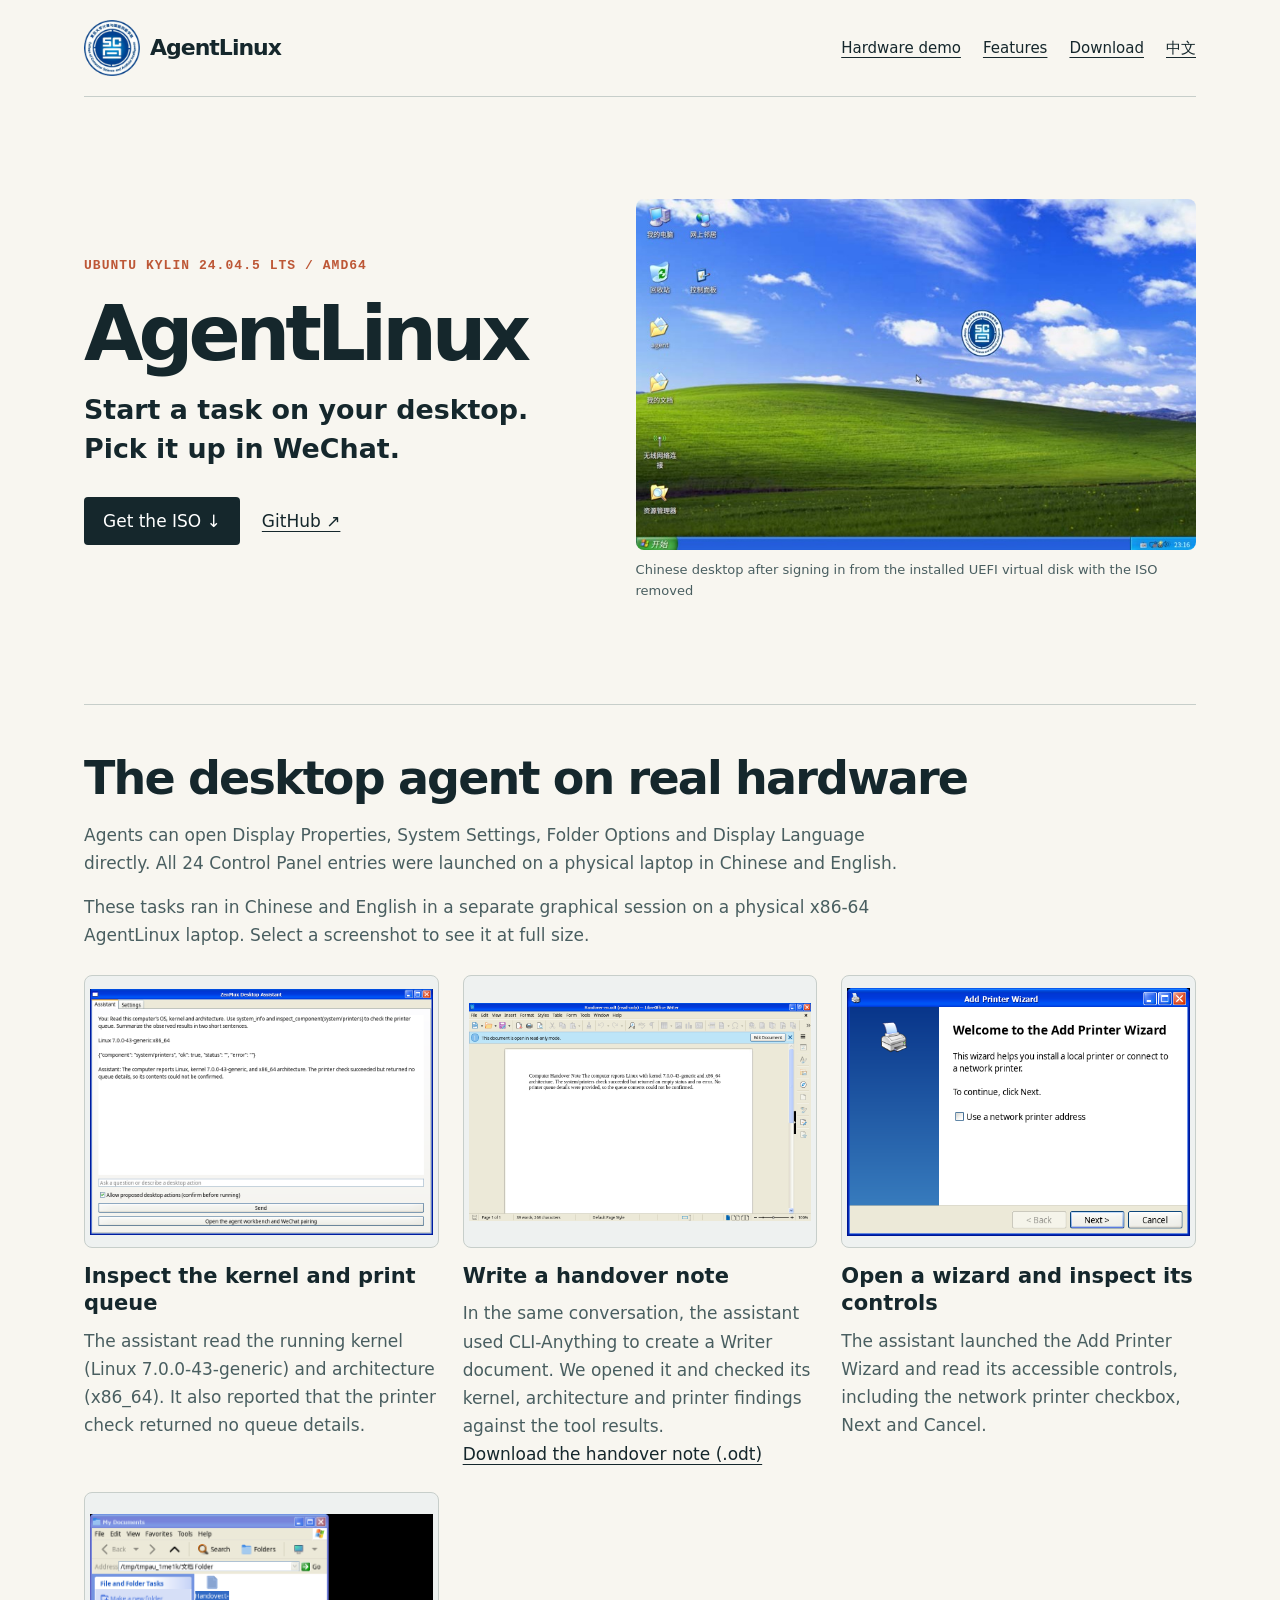
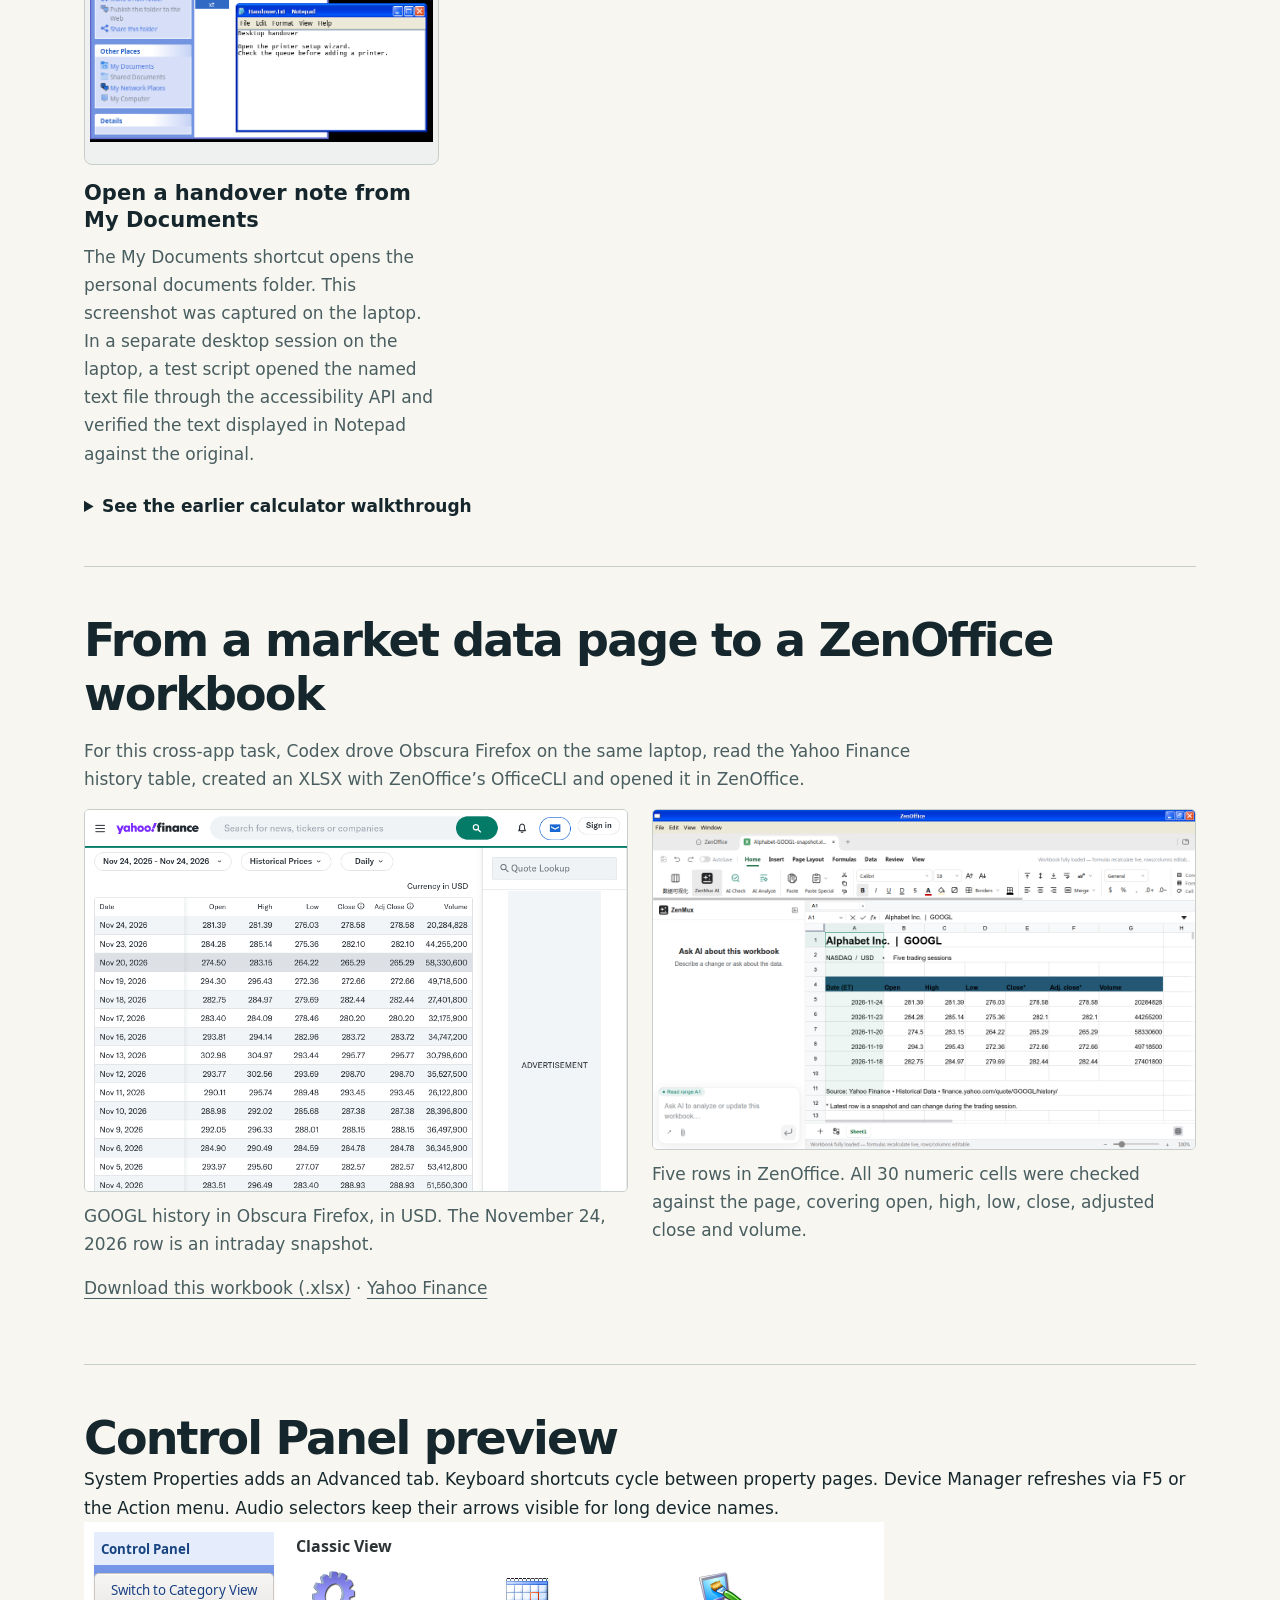
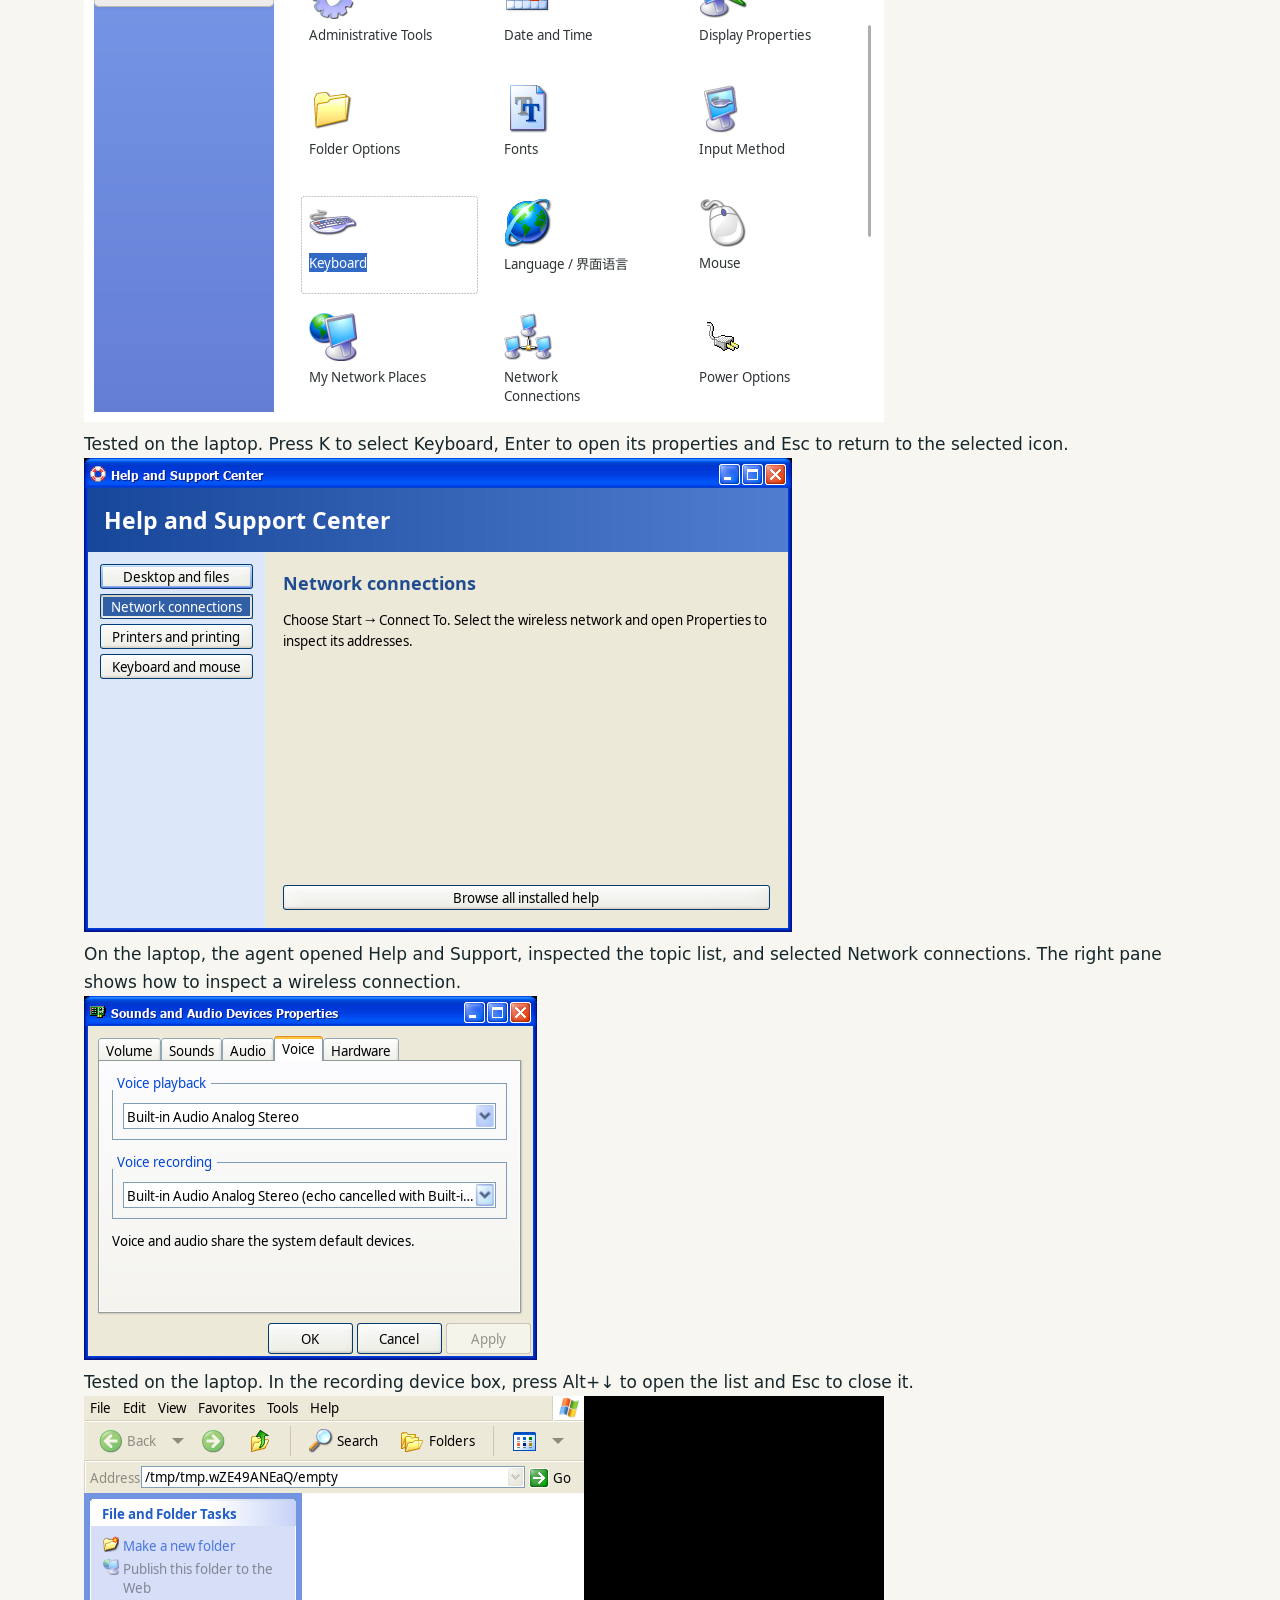
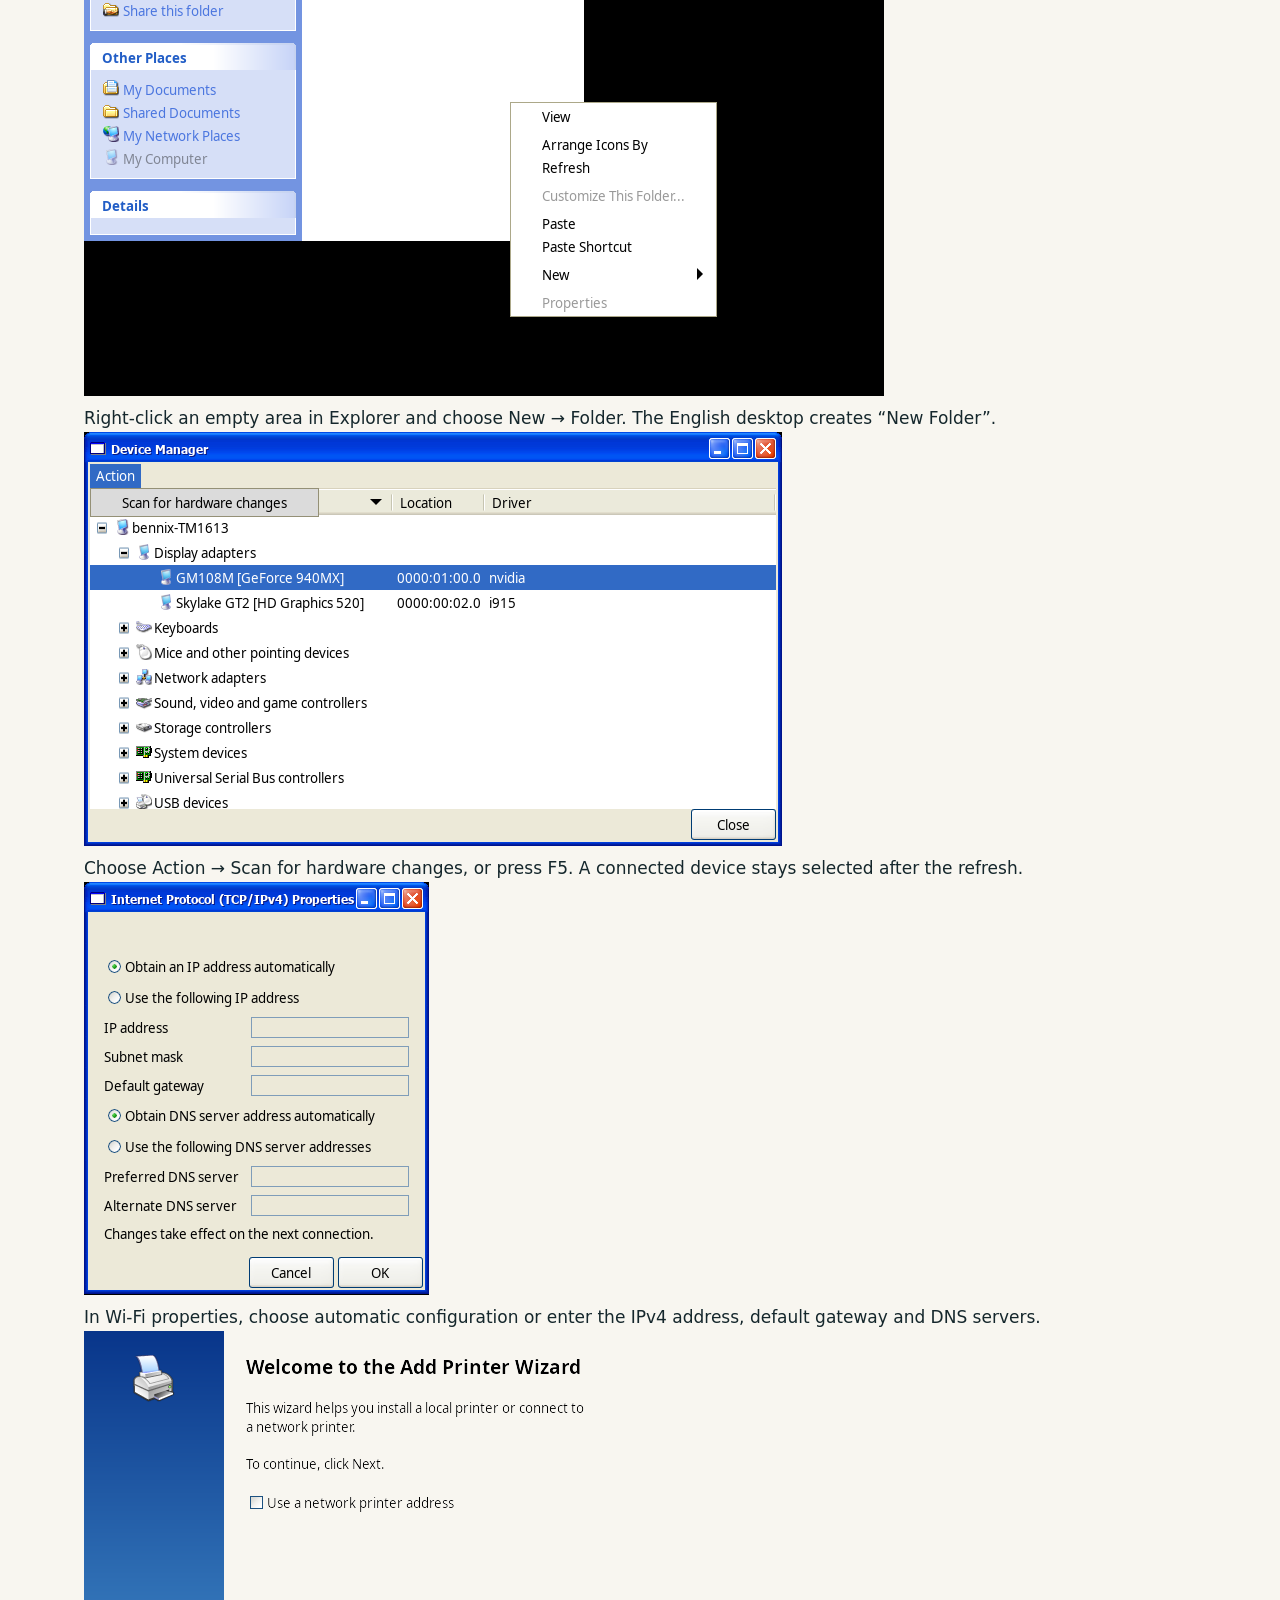
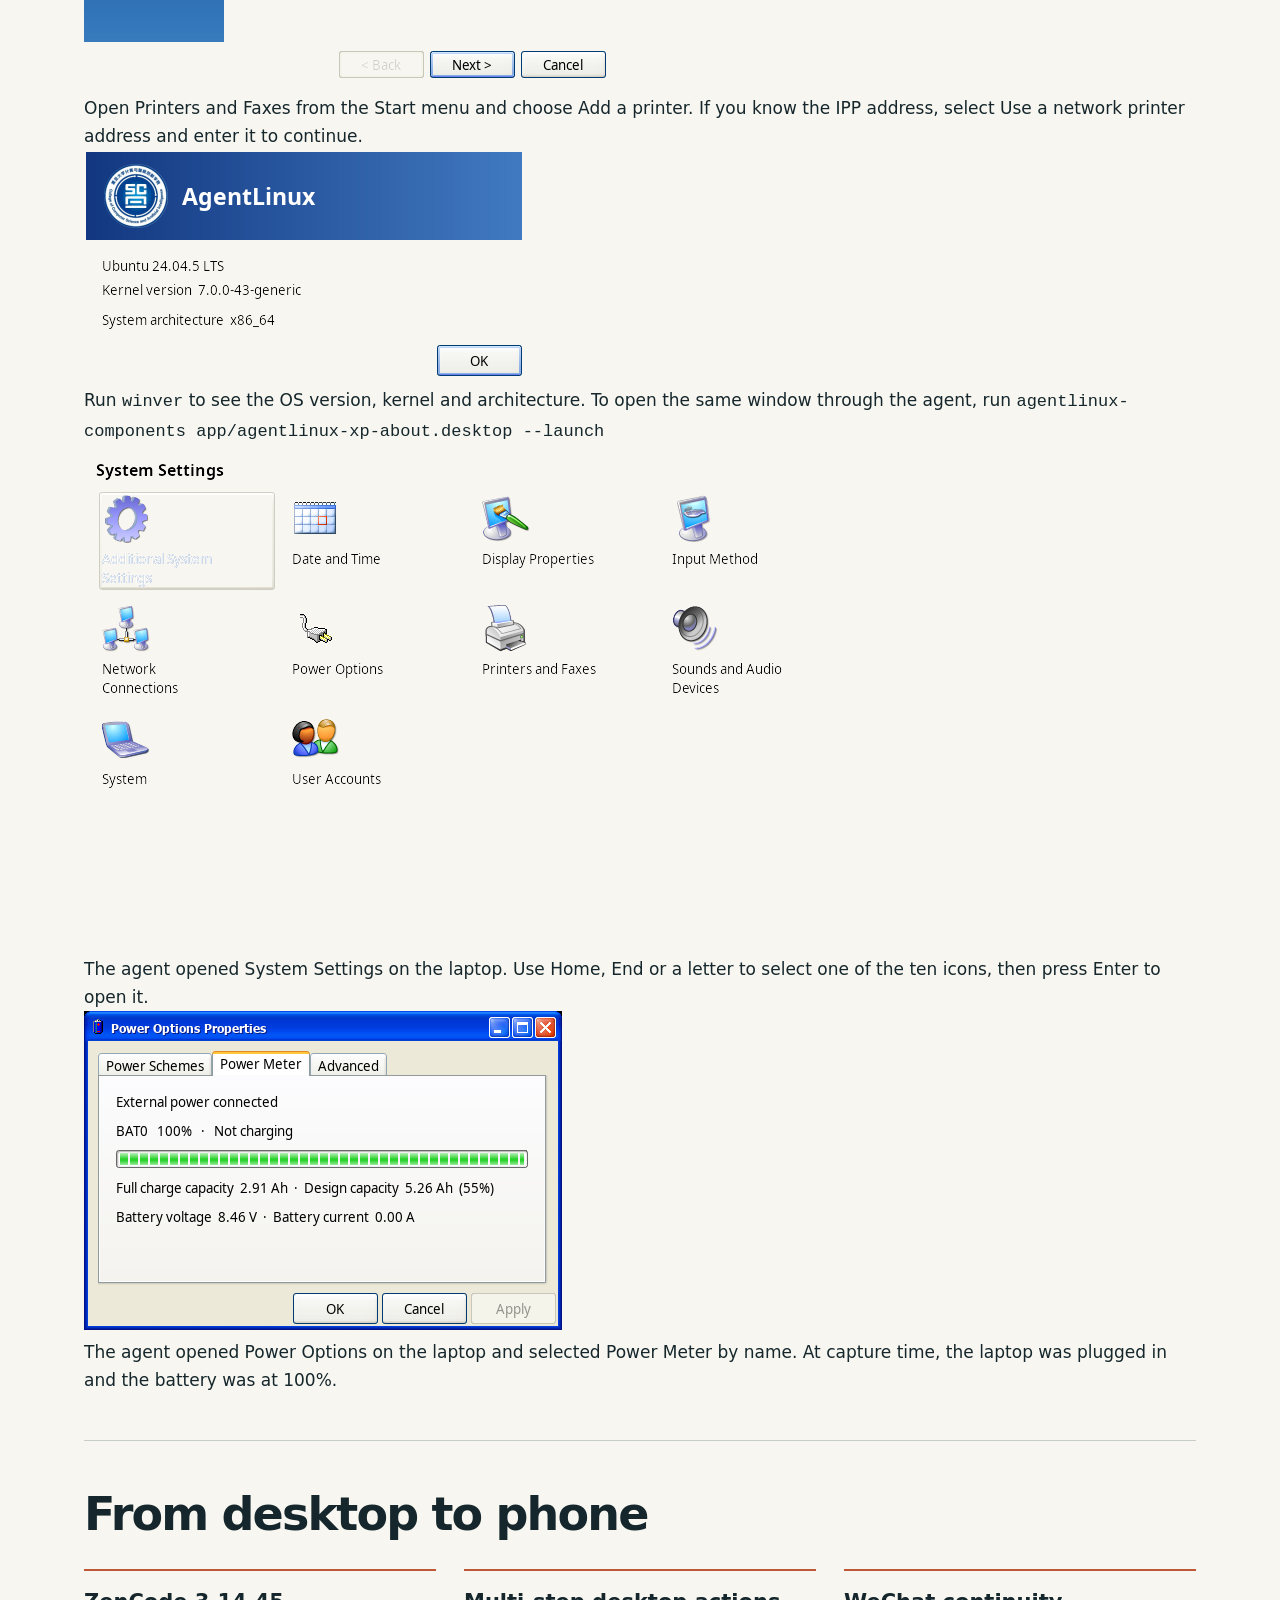
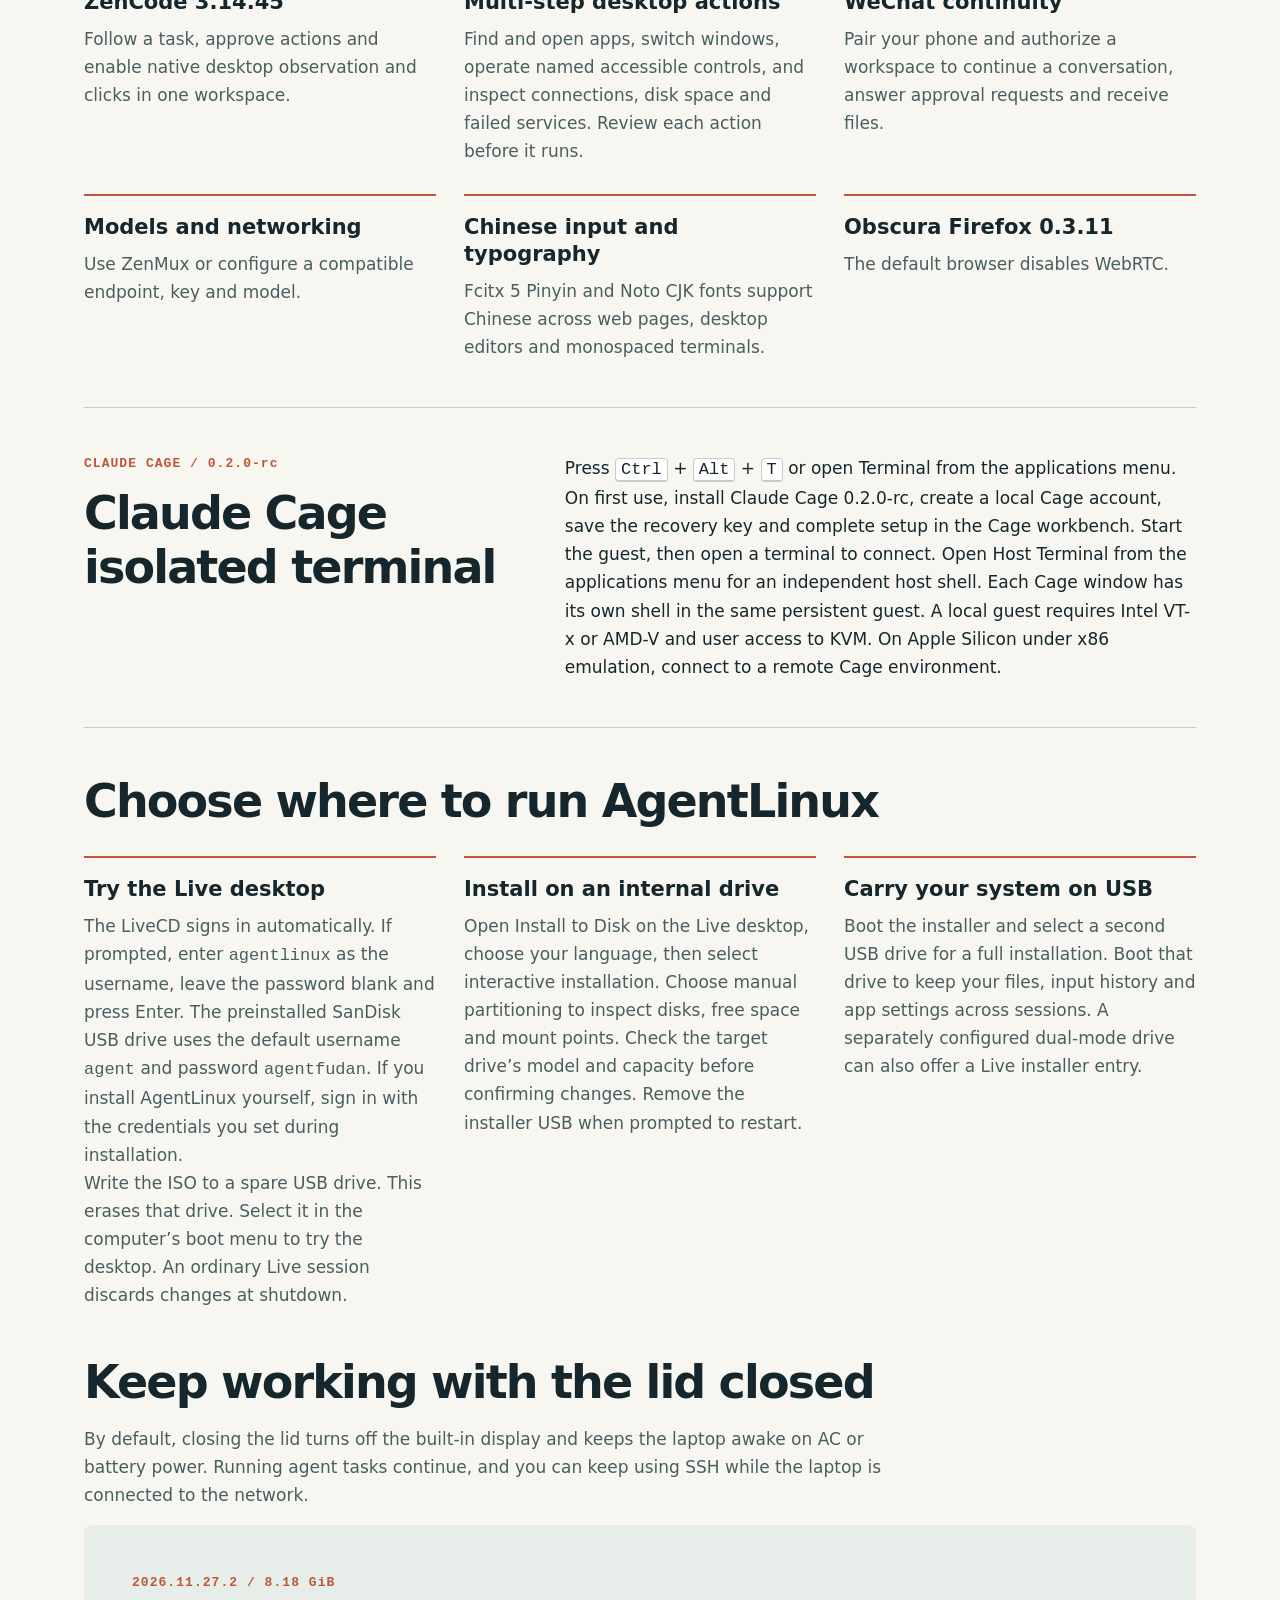
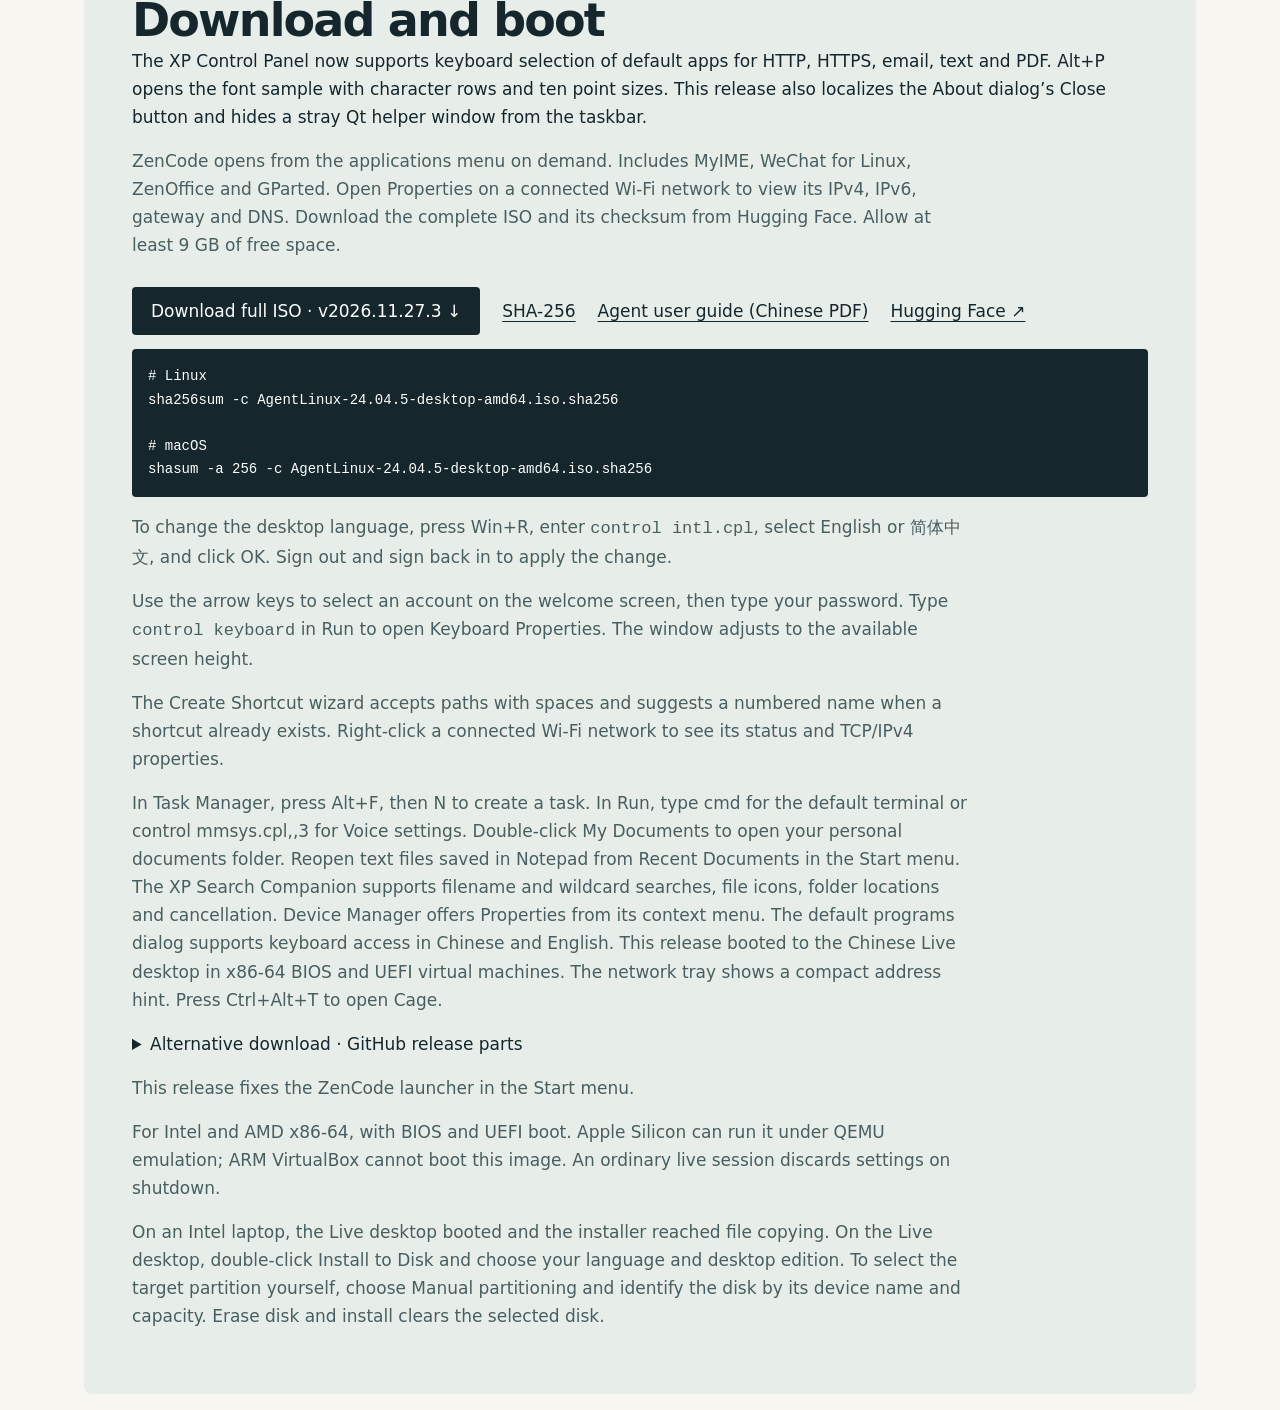
==== docs/en.html @ 663a9b79 "Fix ZenCode Start menu launcher and prepare desktop release" ====
<!doctype html><html lang="en"><meta charset="utf-8"><meta name="viewport" content="width=device-width, initial-scale=1"><title>AgentLinux · A Linux desktop for agents</title><meta name="description" content="Start a task on your desktop. Pick it up in WeChat. Ubuntu Kylin 24.04.5 LTS · ZenCode 3.14.45"><link rel="icon" type="image/png" href="assets/college-emblem.png"><link rel="stylesheet" href="assets/site.css"><header><nav><a class="brand" href="#top"><img src="assets/college-emblem.png" width="56" height="56" alt="Emblem of Fudan University’s College of Computer Science and Artificial Intelligence">AgentLinux</a><div class="navlinks"><a href="#hardware-demo">Hardware demo</a><a href="#features">Features</a><a href="#download">Download</a><a href="index.html" lang="zh-CN">中文</a></div></nav></header><main id="top"><section class="hero"><div><p class="meta">UBUNTU KYLIN 24.04.5 LTS / AMD64</p><h1>AgentLinux</h1><p class="lead">Start a task on your desktop. Pick it up in WeChat.</p><div class="actions"><a class="button" href="#download">Get the ISO ↓</a><a href="https://github.com/bennix/AgentLinux">GitHub ↗</a></div></div><figure><img src="assets/xp-desktop.jpg" width="800" height="500" style="height:auto" alt="AgentLinux desktop in Chinese with a green Start button and a blue taskbar"><figcaption>Chinese desktop after signing in from the installed UEFI virtual disk with the ISO removed</figcaption></figure></section><section class="section" id="hardware-demo"><h2>The desktop agent on real hardware</h2><p class="details">Agents can open Display Properties, System Settings, Folder Options and Display Language directly. All 24 Control Panel entries were launched on a physical laptop in Chinese and English.</p><p class="details">These tasks ran in Chinese and English in a separate graphical session on a physical x86-64 AgentLinux laptop. Select a screenshot to see it at full size.</p><div class="demo-gallery"><figure><a href="assets/agent/laptop-20261125/en-inspect.png"><img src="assets/agent/laptop-20261125/en-inspect.png" loading="lazy" alt="Inspect the kernel and print queue"></a><figcaption><h3>Inspect the kernel and print queue</h3><p>The assistant read the running kernel (Linux 7.0.0-43-generic) and architecture (x86_64). It also reported that the printer check returned no queue details.</p></figcaption></figure><figure><a href="assets/agent/laptop-20261125/writer-document-en.png"><img src="assets/agent/laptop-20261125/writer-document-en.png" loading="lazy" alt="Write a handover note"></a><figcaption><h3>Write a handover note</h3><p>In the same conversation, the assistant used CLI-Anything to create a Writer document. We opened it and checked its kernel, architecture and printer findings against the tool results.</p><a href="assets/agent/laptop-20261125/Handover-en.odt" download>Download the handover note (.odt)</a></figcaption></figure><figure><a href="assets/agent/laptop-20261125/en-printer-wizard.png"><img src="assets/agent/laptop-20261125/en-printer-wizard.png" loading="lazy" alt="Open a wizard and inspect its controls"></a><figcaption><h3>Open a wizard and inspect its controls</h3><p>The assistant launched the Add Printer Wizard and read its accessible controls, including the network printer checkbox, Next and Cancel.</p></figcaption></figure><figure><a href="assets/agent/laptop-20261125/documents-demo-en_US.png"><img src="assets/agent/laptop-20261125/documents-demo-en_US.png" loading="lazy" alt="Open a handover note from My Documents"></a><figcaption><h3>Open a handover note from My Documents</h3><p>The My Documents shortcut opens the personal documents folder. This screenshot was captured on the laptop.</p><p>In a separate desktop session on the laptop, a test script opened the named text file through the accessibility API and verified the text displayed in Notepad against the original.</p></figcaption></figure></div><details class="earlier-demo"><summary>See the earlier calculator walkthrough</summary><div class="demo-gallery"><figure><a href="assets/agent/confirm-app.png"><img src="assets/agent/confirm-app.png" loading="lazy" alt="The assistant reads the kernel version and architecture, then requests permission to open MATE Calculator by its desktop ID."></a><figcaption><h3>Inspect the OS and launch an app</h3><p>The assistant reads the kernel version and architecture, then requests permission to open MATE Calculator by its desktop ID.</p></figcaption></figure><figure><a href="assets/agent/control.png"><img src="assets/agent/control.png" loading="lazy" alt="The assistant inspects the calculator’s accessible controls. The dialog shows the proposed press of the 6 button."></a><figcaption><h3>Find and press a button</h3><p>The assistant inspects the calculator’s accessible controls. The dialog shows the proposed press of the 6 button.</p></figcaption></figure><figure><a href="assets/agent/calculator.png"><img src="assets/agent/calculator.png" loading="lazy" alt="After the agent activates 6, multiply, 7 and equals, the calculator displays 42."></a><figcaption><h3>Read the result in Calculator</h3><p>After the agent activates 6, multiply, 7 and equals, the calculator displays 42.</p></figcaption></figure></div></details></section><section class="section" id="market-demo"><h2>From a market data page to a ZenOffice workbook</h2><p class="details">For this cross-app task, Codex drove Obscura Firefox on the same laptop, read the Yahoo Finance history table, created an XLSX with ZenOffice’s OfficeCLI and opened it in ZenOffice.</p><div class="market-demo"><figure><a href="assets/agent/laptop-20261125/browser-history.png"><img src="assets/agent/laptop-20261125/browser-history.png" alt="GOOGL history in Obscura Firefox, in USD. The November 24, 2026 row is an intraday snapshot." loading="lazy"></a><figcaption>GOOGL history in Obscura Firefox, in USD. The November 24, 2026 row is an intraday snapshot.</figcaption></figure><figure><a href="assets/agent/laptop-20261125/sheet.png"><img src="assets/agent/laptop-20261125/sheet.png" alt="Five rows in ZenOffice. All 30 numeric cells were checked against the page, covering open, high, low, close, adjusted close and volume." loading="lazy"></a><figcaption>Five rows in ZenOffice. All 30 numeric cells were checked against the page, covering open, high, low, close, adjusted close and volume.</figcaption></figure></div><p class="details"><a href="assets/agent/laptop-20261125/Alphabet-GOOGL-snapshot.xlsx" download>Download this workbook (.xlsx)</a> · <a href="https://finance.yahoo.com/quote/GOOGL/history/">Yahoo Finance</a></p></section><section class="section" id="xp-preview"><h2>Control Panel preview</h2><p>System Properties adds an Advanced tab. Keyboard shortcuts cycle between property pages. Device Manager refreshes via F5 or the Action menu. Audio selectors keep their arrows visible for long device names.</p><figure><a href="assets/xp-control-panel-en_US.png"><img src="assets/xp-control-panel-en_US.png" width="800" height="500" style="max-width:100%;height:auto" loading="lazy" alt="Classic Control Panel on the laptop with the Keyboard icon label highlighted in blue"></a><figcaption>Tested on the laptop. Press K to select Keyboard, Enter to open its properties and Esc to return to the selected icon.</figcaption></figure><figure><a href="assets/xp-help-en_US.png"><img src="assets/xp-help-en_US.png" width="708" height="474" style="max-width:100%;height:auto" alt="The agent has selected Network connections, with the corresponding instructions visible on the right." loading="lazy"></a><figcaption>On the laptop, the agent opened Help and Support, inspected the topic list, and selected Network connections. The right pane shows how to inspect a wireless connection.</figcaption></figure><figure><img src="assets/xp-voice-en_US.png" width="453" height="364" style="max-width:100%;height:auto" loading="lazy" alt="Playback and recording device selectors in XP Voice properties"><figcaption>Tested on the laptop. In the recording device box, press Alt+↓ to open the list and Esc to close it.</figcaption></figure><figure><img src="assets/xp-explorer-en_US.png" width="800" height="600" loading="lazy" style="max-width:100%;height:auto" alt="English Explorer context menu with New and Refresh"><figcaption>Right-click an empty area in Explorer and choose New → Folder. The English desktop creates “New Folder”.</figcaption></figure><figure><img src="assets/xp-device-scan-en_US.png" width="698" height="414" style="max-width:100%;height:auto" loading="lazy" alt="Action menu in Device Manager"><figcaption>Choose Action → Scan for hardware changes, or press F5. A connected device stays selected after the refresh.</figcaption></figure><figure><img src="assets/xp-wifi-en_US.png" width="345" height="413" style="max-width:100%;height:auto" loading="lazy" alt="XP IPv4 properties with automatic IP and DNS server address assignment selected"><figcaption>In Wi-Fi properties, choose automatic configuration or enter the IPv4 address, default gateway and DNS servers.</figcaption></figure><figure><img src="assets/xp-print-wizard-en_US.png" width="530" height="355" style="max-width:100%;height:auto" loading="lazy" alt="Add Printer Wizard with the network address option"><figcaption>Open Printers and Faxes from the Start menu and choose Add a printer. If you know the IPP address, select Use a network printer address and enter it to continue.</figcaption></figure><figure><img src="assets/xp-about-en_US.png" width="440" height="228" loading="lazy" style="max-width:100%;height:auto" alt="About AgentLinux on the laptop"><figcaption>Run <code>winver</code> to see the OS version, kernel and architecture. To open the same window through the agent, run <code>agentlinux-components app/agentlinux-xp-about.desktop --launch</code></figcaption></figure><figure><img src="assets/xp-settings-home-en_US.png" width="776" height="500" loading="lazy" style="max-width:100%;height:auto" alt="System Settings in the XP classic icon view"><figcaption>The agent opened System Settings on the laptop. Use Home, End or a letter to select one of the ten icons, then press Enter to open it.</figcaption></figure><figure><img src="assets/xp-meter-en_US.png" width="478" height="319" loading="lazy" style="max-width:100%;height:auto" alt="XP Power Meter showing external power connected"><figcaption>The agent opened Power Options on the laptop and selected Power Meter by name. At capture time, the laptop was plugged in and the battery was at 100%.</figcaption></figure></section><section id="features" class="section"><h2>From desktop to phone</h2><div class="grid"><article><h3>ZenCode 3.14.45</h3><p>Follow a task, approve actions and enable native desktop observation and clicks in one workspace.</p></article><article><h3>Multi-step desktop actions</h3><p>Find and open apps, switch windows, operate named accessible controls, and inspect connections, disk space and failed services. Review each action before it runs.</p></article><article><h3>WeChat continuity</h3><p>Pair your phone and authorize a workspace to continue a conversation, answer approval requests and receive files.</p></article><article><h3>Models and networking</h3><p>Use ZenMux or configure a compatible endpoint, key and model.</p></article><article><h3>Chinese input and typography</h3><p>Fcitx 5 Pinyin and Noto CJK fonts support Chinese across web pages, desktop editors and monospaced terminals.</p></article><article><h3>Obscura Firefox 0.3.11</h3><p>The default browser disables WebRTC.</p></article></div></section><section id="claude-cage" class="section cage"><div><p class="meta">CLAUDE CAGE / 0.2.0-rc</p><h2>Claude Cage isolated terminal</h2></div><p>Press <kbd>Ctrl</kbd> + <kbd>Alt</kbd> + <kbd>T</kbd> or open Terminal from the applications menu. On first use, install Claude Cage 0.2.0-rc, create a local Cage account, save the recovery key and complete setup in the Cage workbench. Start the guest, then open a terminal to connect. Open Host Terminal from the applications menu for an independent host shell. Each Cage window has its own shell in the same persistent guest. A local guest requires Intel VT-x or AMD-V and user access to KVM. On Apple Silicon under x86 emulation, connect to a remote Cage environment.</p></section><section class="section" id="installation"><h2>Choose where to run AgentLinux</h2><div class="grid"><article><h3>Try the Live desktop</h3><p>The LiveCD signs in automatically. If prompted, enter <code>agentlinux</code> as the username, leave the password blank and press Enter. The preinstalled SanDisk USB drive uses the default username <code>agent</code> and password <code>agentfudan</code>. If you install AgentLinux yourself, sign in with the credentials you set during installation.</p><p>Write the ISO to a spare USB drive. This erases that drive. Select it in the computer’s boot menu to try the desktop. An ordinary Live session discards changes at shutdown.</p></article><article><h3>Install on an internal drive</h3><p>Open Install to Disk on the Live desktop, choose your language, then select interactive installation. Choose manual partitioning to inspect disks, free space and mount points. Check the target drive’s model and capacity before confirming changes. Remove the installer USB when prompted to restart.</p></article><article><h3>Carry your system on USB</h3><p>Boot the installer and select a second USB drive for a full installation. Boot that drive to keep your files, input history and app settings across sessions. A separately configured dual-mode drive can also offer a Live installer entry.</p></article></div></section><section><h2>Keep working with the lid closed</h2><p class="details">By default, closing the lid turns off the built-in display and keeps the laptop awake on AC or battery power. Running agent tasks continue, and you can keep using SSH while the laptop is connected to the network.</p></section><section class="download" id="download"><p class="meta">2026.11.27.2 / 8.18 GiB</p><h2>Download and boot</h2><p>The XP Control Panel now supports keyboard selection of default apps for HTTP, HTTPS, email, text and PDF. Alt+P opens the font sample with character rows and ten point sizes. This release also localizes the About dialog’s Close button and hides a stray Qt helper window from the taskbar.</p><p class="details">ZenCode opens from the applications menu on demand. Includes MyIME, WeChat for Linux, ZenOffice and GParted. Open Properties on a connected Wi-Fi network to view its IPv4, IPv6, gateway and DNS. Download the complete ISO and its checksum from Hugging Face. Allow at least 9 GB of free space.</p><div class="actions"><a class="button" href="https://huggingface.co/datasets/Bennixzp2024/AgentLinux/resolve/v2026.11.27.3/AgentLinux-24.04.5-desktop-amd64.iso?download=true">Download full ISO · v2026.11.27.3 ↓</a><a href="https://huggingface.co/datasets/Bennixzp2024/AgentLinux/resolve/v2026.11.27.3/AgentLinux-24.04.5-desktop-amd64.iso.sha256?download=true">SHA-256</a><a href="manual/agent-guide.pdf" hreflang="zh-CN">Agent user guide (Chinese PDF)</a><a href="https://huggingface.co/datasets/Bennixzp2024/AgentLinux">Hugging Face ↗</a></div><pre># Linux
sha256sum -c AgentLinux-24.04.5-desktop-amd64.iso.sha256

# macOS
shasum -a 256 -c AgentLinux-24.04.5-desktop-amd64.iso.sha256</pre><p class="details">To change the desktop language, press Win+R, enter <code>control intl.cpl</code>, select English or 简体中文, and click OK. Sign out and sign back in to apply the change.</p><p class="details">Use the arrow keys to select an account on the welcome screen, then type your password. Type <code>control keyboard</code> in Run to open Keyboard Properties. The window adjusts to the available screen height.</p><p class="details">The Create Shortcut wizard accepts paths with spaces and suggests a numbered name when a shortcut already exists. Right-click a connected Wi-Fi network to see its status and TCP/IPv4 properties.</p><p class="details">In Task Manager, press Alt+F, then N to create a task. In Run, type cmd for the default terminal or control mmsys.cpl,,3 for Voice settings. Double-click My Documents to open your personal documents folder. Reopen text files saved in Notepad from Recent Documents in the Start menu. The XP Search Companion supports filename and wildcard searches, file icons, folder locations and cancellation. Device Manager offers Properties from its context menu. The default programs dialog supports keyboard access in Chinese and English. This release booted to the Chinese Live desktop in x86-64 BIOS and UEFI virtual machines. The network tray shows a compact address hint. Press Ctrl+Alt+T to open Cage.</p><details><summary>Alternative download · GitHub release parts</summary><p class="details">Run the Python 3 downloader to resume, join and verify all 33 parts.</p><div class="actions"><a href="https://github.com/bennix/AgentLinux/releases/download/v2026.11.27.3/download-iso.py">Download assembly script</a><a href="https://github.com/bennix/AgentLinux/releases/tag/v2026.11.27.3">All release parts ↗</a></div><pre>python3 download-iso.py</pre></details><p class="details">This release fixes the ZenCode launcher in the Start menu.</p><p class="details">For Intel and AMD x86-64, with BIOS and UEFI boot. Apple Silicon can run it under QEMU emulation; ARM VirtualBox cannot boot this image. An ordinary live session discards settings on shutdown.</p><p class="details">On an Intel laptop, the Live desktop booted and the installer reached file copying. On the Live desktop, double-click Install to Disk and choose your language and desktop edition. To select the target partition yourself, choose Manual partitioning and identify the disk by its device name and capacity. Erase disk and install clears the selected disk.</p></section></main></html>
---- docs/assets/site.css ----
:root{color-scheme:light;--paper:#f8f6f0;--ink:#15272c;--muted:#495e60;--line:#c7ceca;--accent:#bd5736}*{box-sizing:border-box}body{margin:0;background:var(--paper);color:var(--ink);font:17px/1.65 "DM Sans","Noto Sans CJK SC",system-ui,sans-serif}header,main,footer{max-width:1240px;margin:auto;padding-inline:clamp(20px,5vw,76px)}nav,footer>div{display:flex;align-items:center;justify-content:space-between;gap:18px;border-bottom:1px solid var(--line);padding:20px 0}a{color:inherit;text-underline-offset:4px}.brand{font-size:22px;letter-spacing:-1px;font-weight:750;text-decoration:none}.brand{display:inline-flex;align-items:center;gap:10px}.brand img{display:block;flex:none}@media(max-width:640px){nav{flex-wrap:wrap}.brand img{width:46px;height:46px}}.navlinks,.actions{display:flex;align-items:center;gap:22px;flex-wrap:wrap}.navlinks{font-size:15px}.hero{display:grid;grid-template-columns:1fr 1.12fr;gap:clamp(24px,4vw,58px);align-items:center;padding:clamp(52px,8vw,110px) 0}.meta{font:600 13px/1.5 "IBM Plex Mono",monospace;color:var(--accent);letter-spacing:.08em}h1,h2,h3,p,figure{margin:0}h1{font-size:clamp(50px,6vw,85px);line-height:.98;letter-spacing:-.065em;margin:20px 0}h2{font-size:clamp(28px,3.8vw,46px);line-height:1.18;letter-spacing:-.04em}h3{font-size:21px;line-height:1.3;margin-bottom:9px}.lead{font-size:clamp(20px,2.1vw,28px);line-height:1.45;font-weight:550}.actions{margin-top:28px}.button{background:var(--ink);color:white;padding:10px 19px;border-radius:4px;text-decoration:none}.hero img{width:100%;display:block;border-radius:8px}.hero figcaption{font-size:13px;color:var(--muted);margin-top:9px}.section{border-top:1px solid var(--line);padding:46px 0}.grid{display:grid;grid-template-columns:repeat(3,1fr);gap:28px;margin-top:28px}.grid article{border-top:2px solid var(--accent);padding-top:18px}.grid p,.details{color:var(--muted)}.details{max-width:840px;margin:16px 0}.download{background:#e7eeea;padding:clamp(22px,4vw,48px);border-radius:8px;margin-bottom:30px}pre{background:#15272c;color:white;padding:16px;overflow:auto;border-radius:4px;font-size:14px}footer>div{border-top:1px solid var(--line);border-bottom:0;font-size:14px;flex-wrap:wrap}a:focus-visible{outline:3px solid var(--accent);outline-offset:3px}@media(max-width:800px){.hero{grid-template-columns:1fr}.grid{grid-template-columns:1fr 1fr}}@media(max-width:540px){.grid{grid-template-columns:1fr}.navlinks{gap:10px}.hero{padding:40px 0}.section{padding:30px 0}nav{align-items:baseline}}

.cage{display:grid;grid-template-columns:1fr 1.4fr;gap:30px}.cage .meta{margin-bottom:12px}kbd{border:1px solid var(--line);border-bottom-width:2px;border-radius:4px;background:white;padding:1px 5px}@media(max-width:640px){.cage{grid-template-columns:1fr}}

.demo-gallery{display:grid;grid-template-columns:repeat(3,minmax(0,1fr));gap:24px;margin-top:26px}.demo-gallery figure>a{display:grid;place-items:center;background:#eef1f0;border:1px solid var(--line);border-radius:8px;aspect-ratio:1.3;padding:5px}.demo-gallery img{display:block;max-width:100%;max-height:100%;object-fit:contain}.demo-gallery figcaption{padding-top:15px}.demo-gallery figcaption p{color:var(--muted)}@media(max-width:800px){.demo-gallery{grid-template-columns:1fr}.demo-gallery figure>a{aspect-ratio:auto;padding:8px}}
.market-demo{display:grid;grid-template-columns:minmax(0,1fr) minmax(0,2fr);gap:24px;align-items:start}.market-demo img{max-width:100%;height:auto;display:block;border:1px solid var(--line);border-radius:5px}.market-demo figcaption{color:var(--muted);margin-top:10px}@media(max-width:720px){.market-demo{grid-template-columns:1fr}}

.earlier-demo{margin-top:24px}.earlier-demo summary{cursor:pointer;font-weight:600}.market-demo{grid-template-columns:repeat(2,minmax(0,1fr))}@media(max-width:720px){.market-demo{grid-template-columns:1fr}}
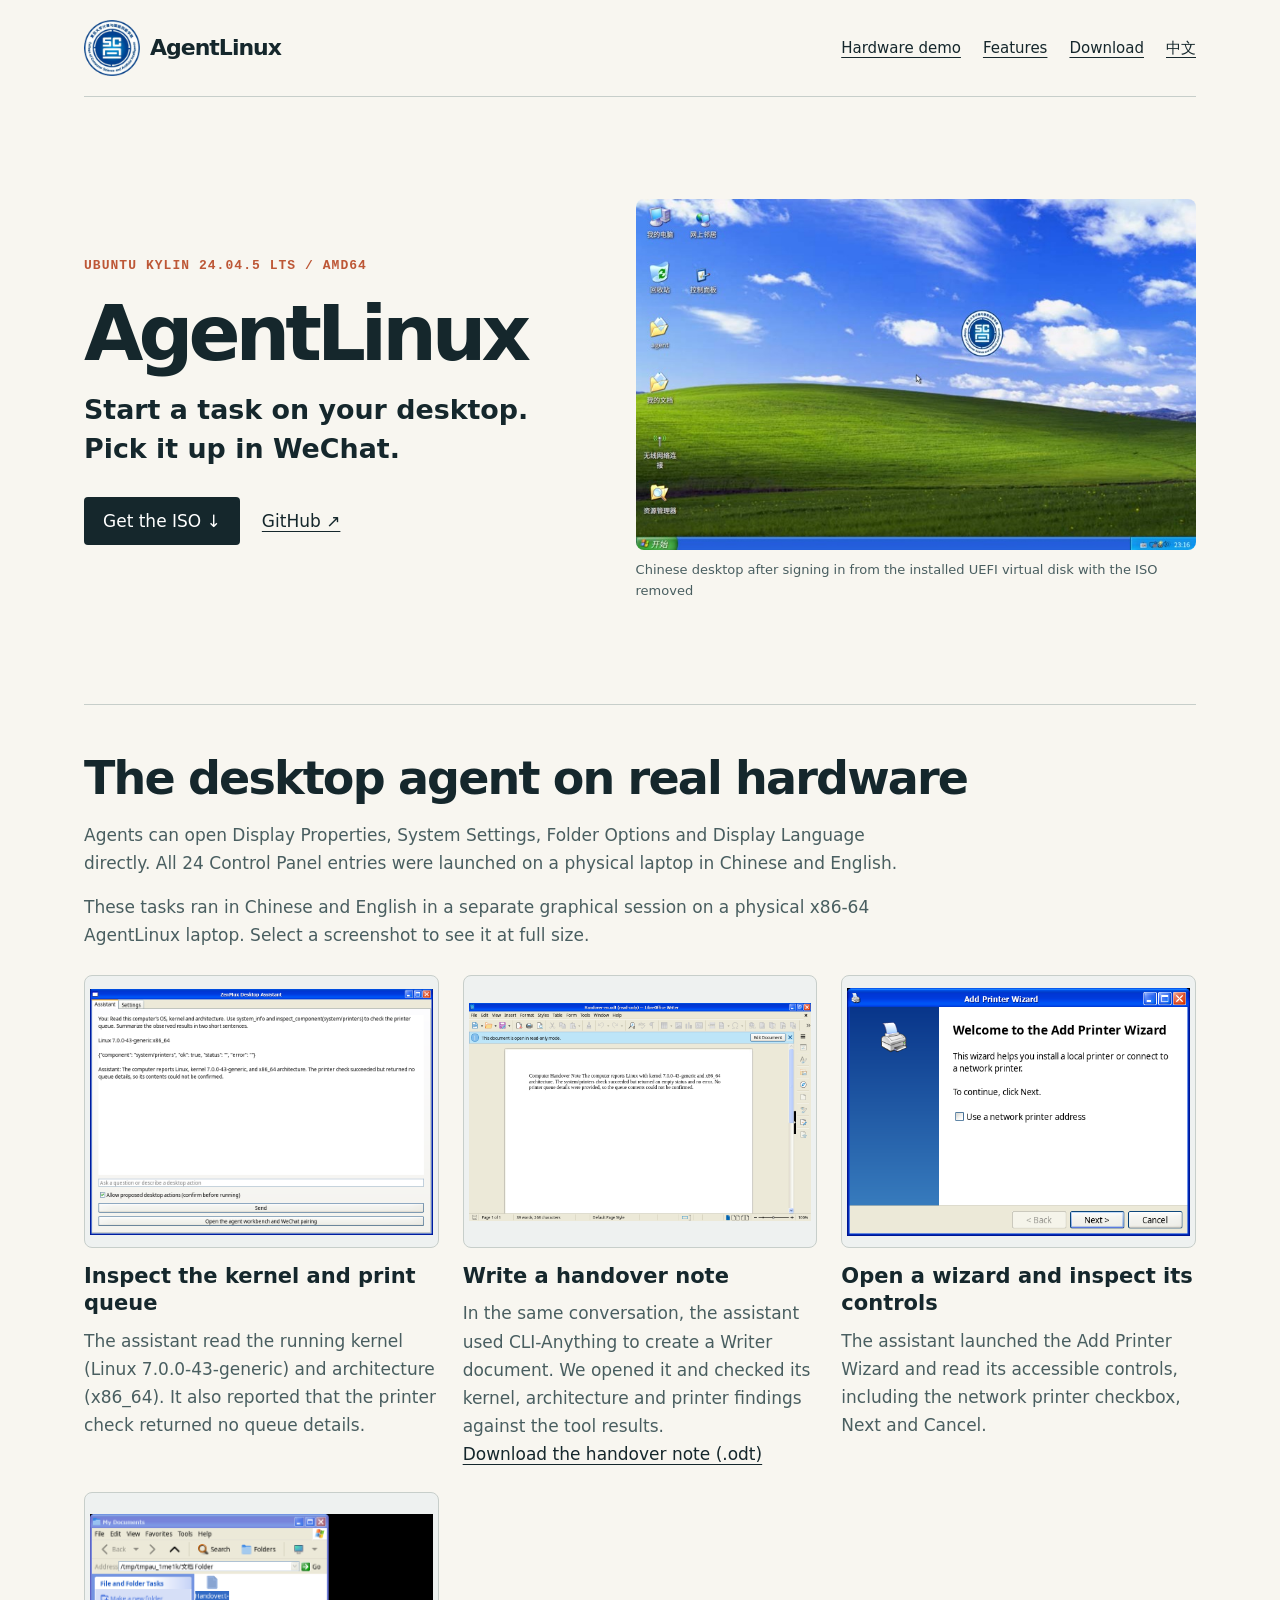
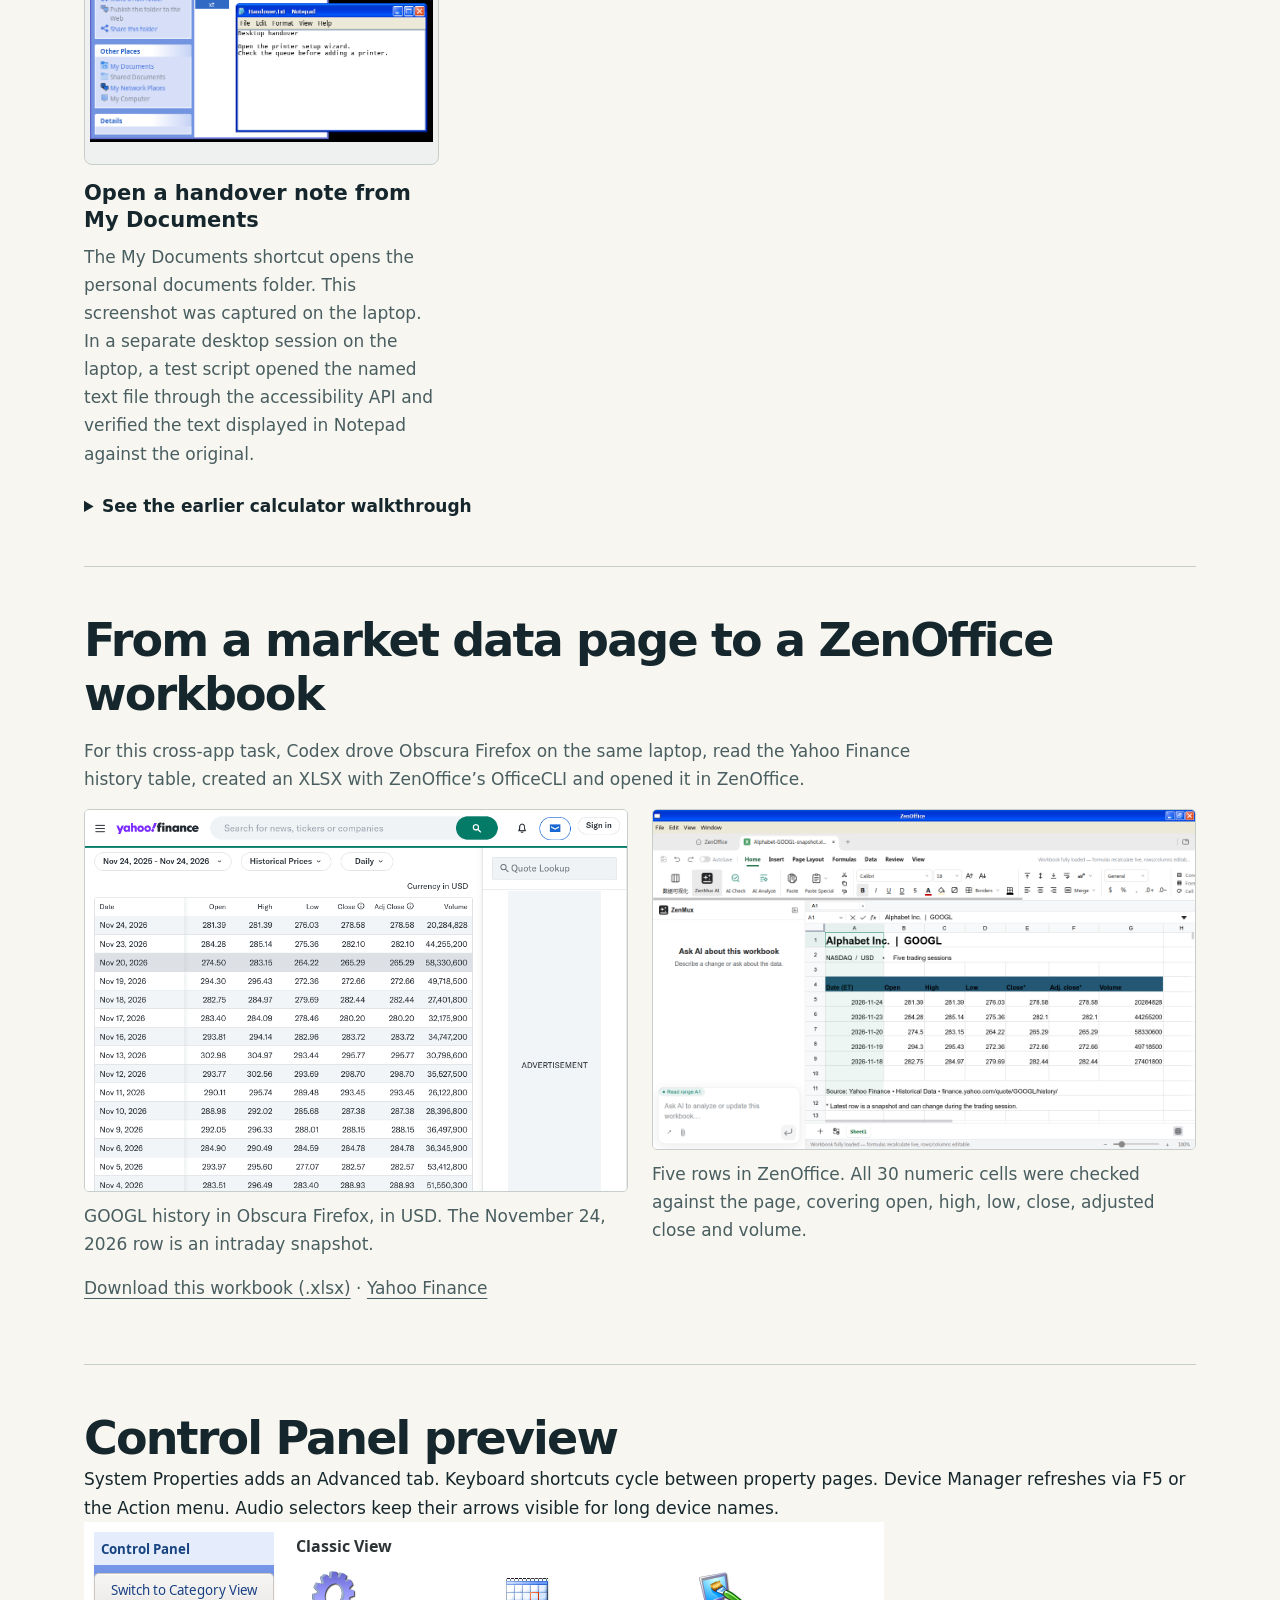
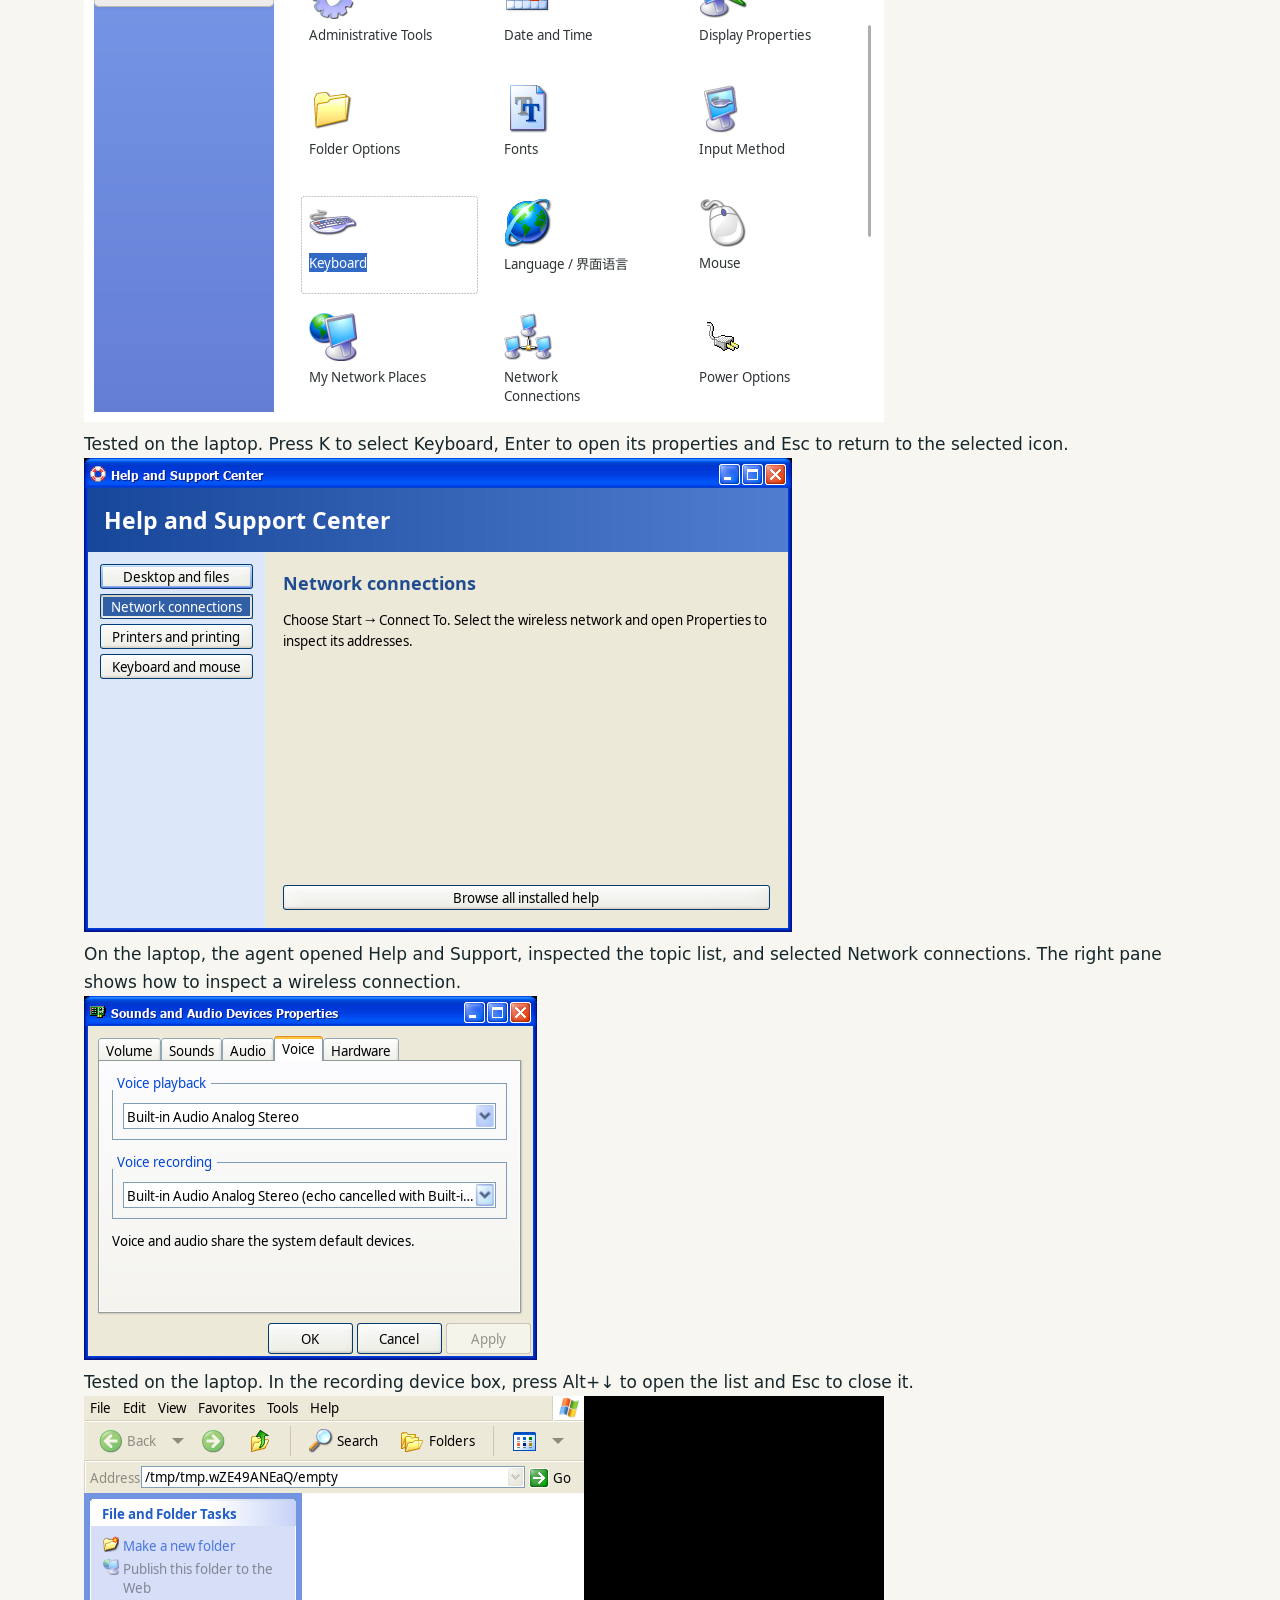
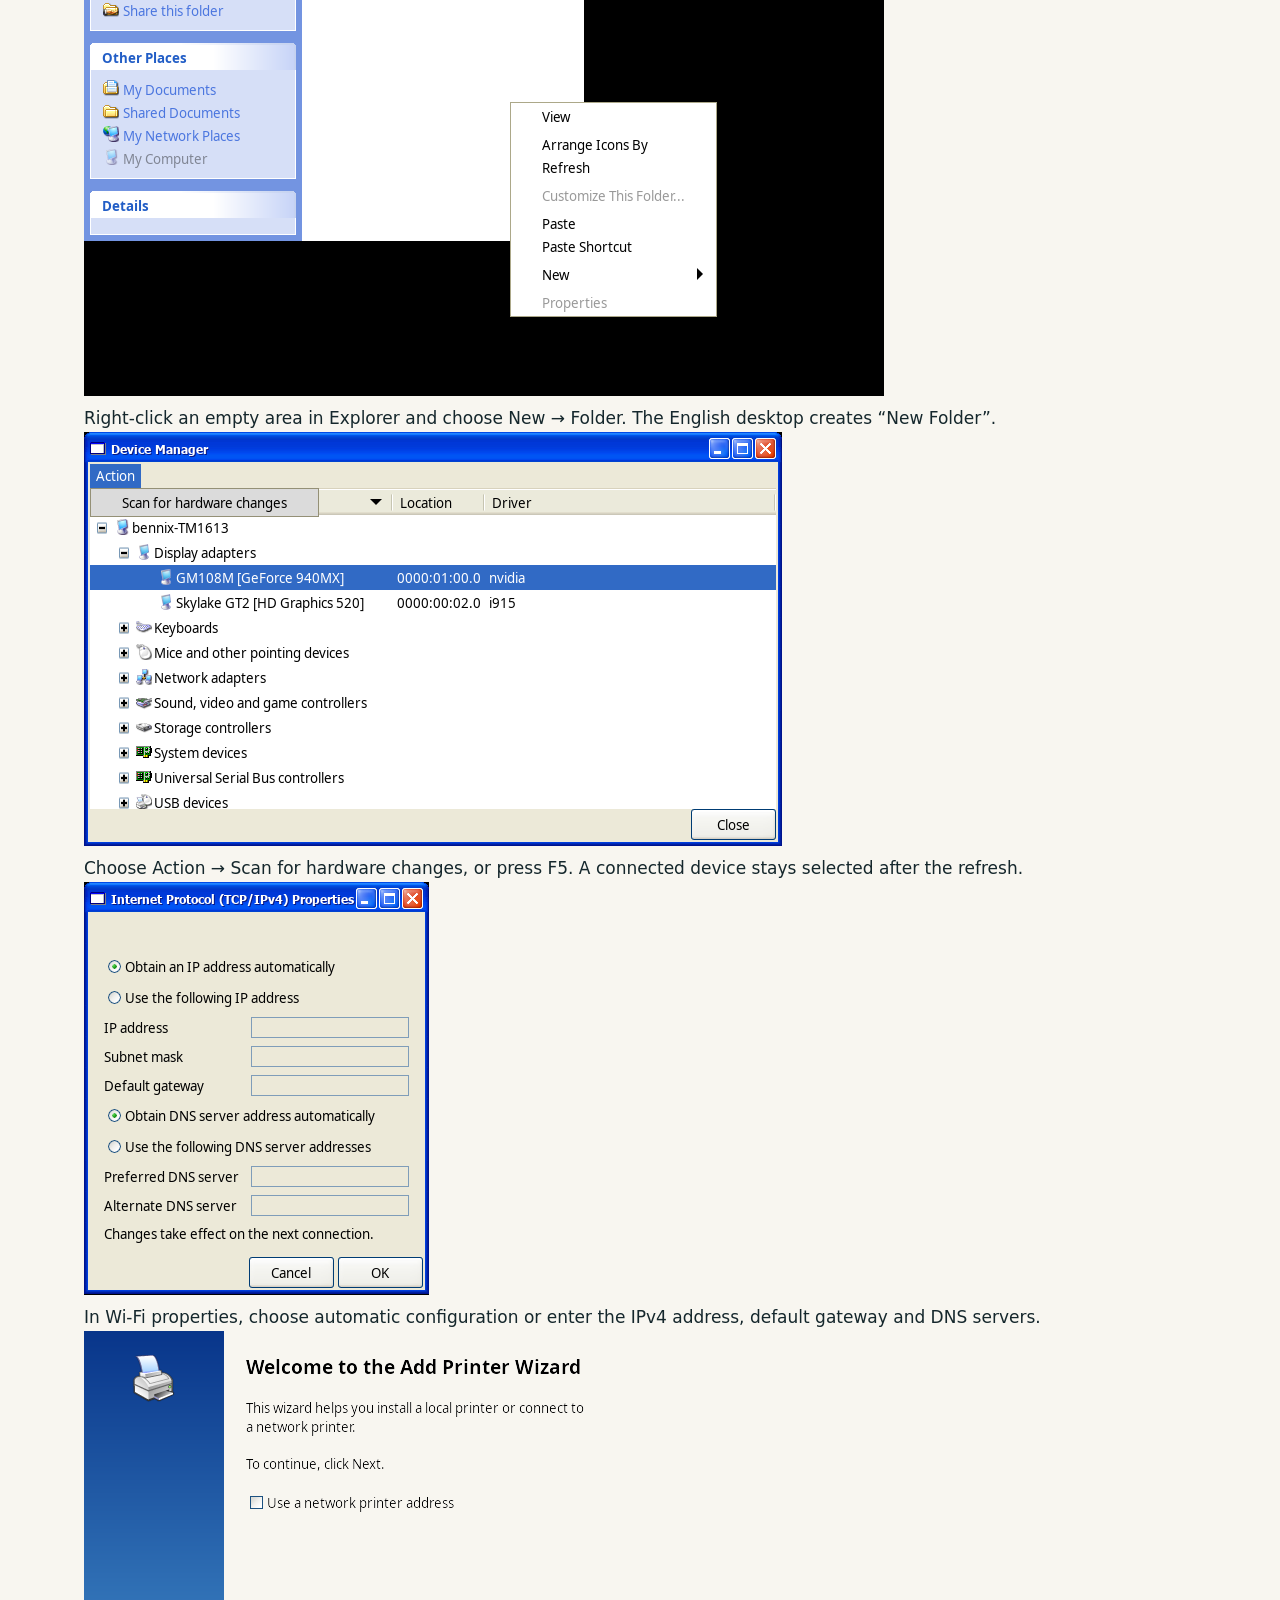
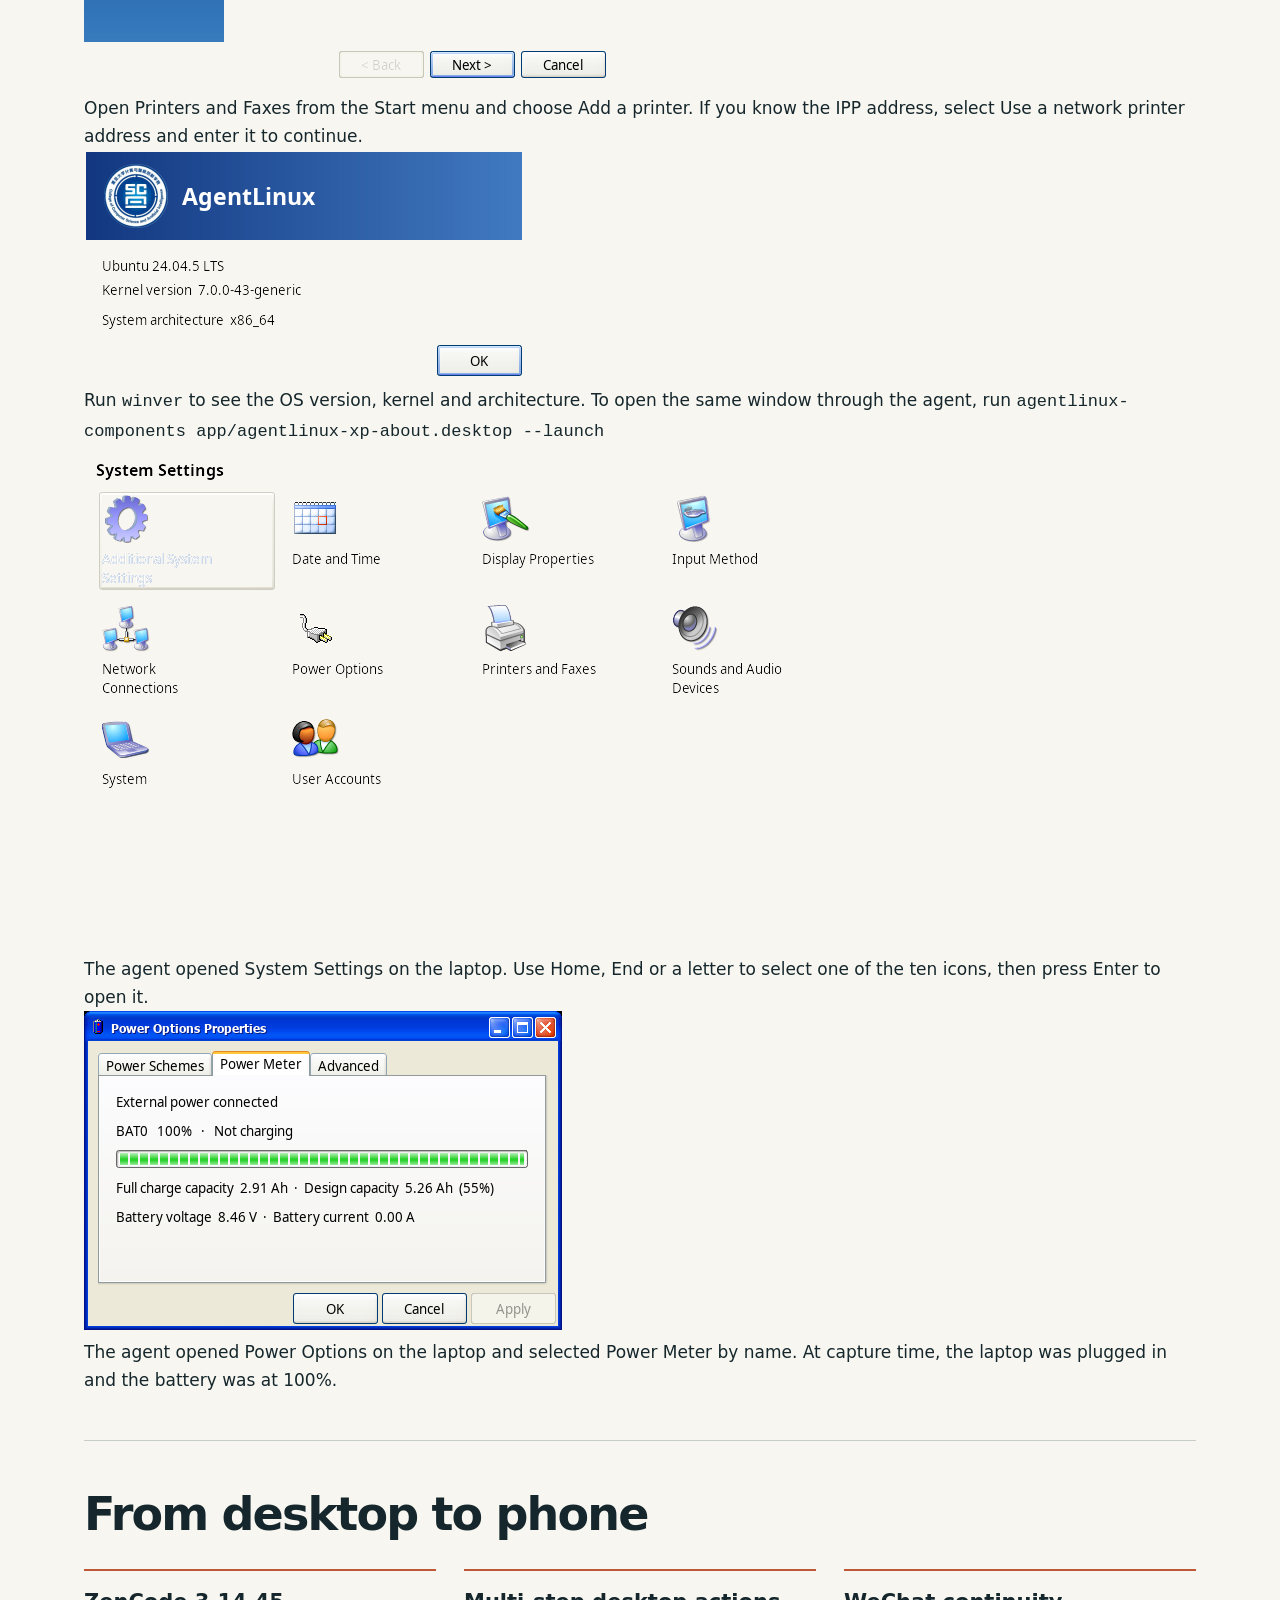
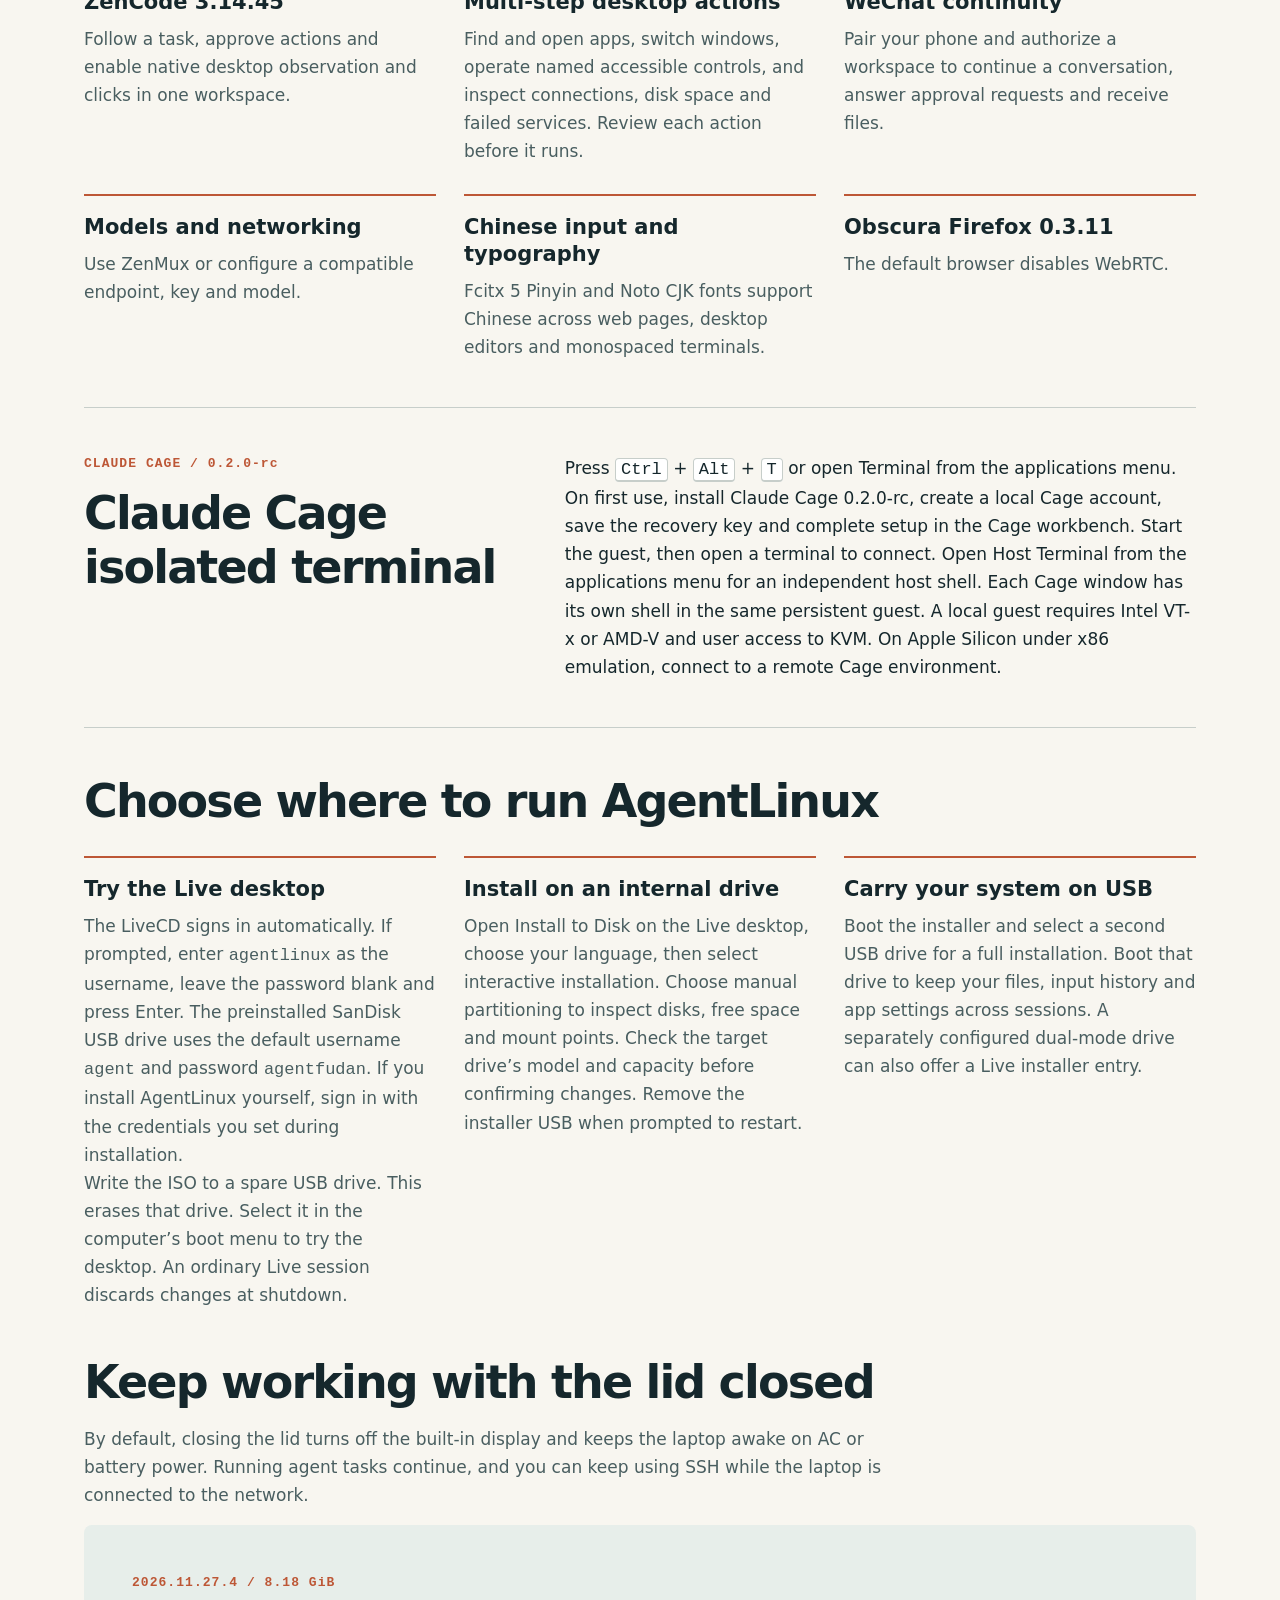
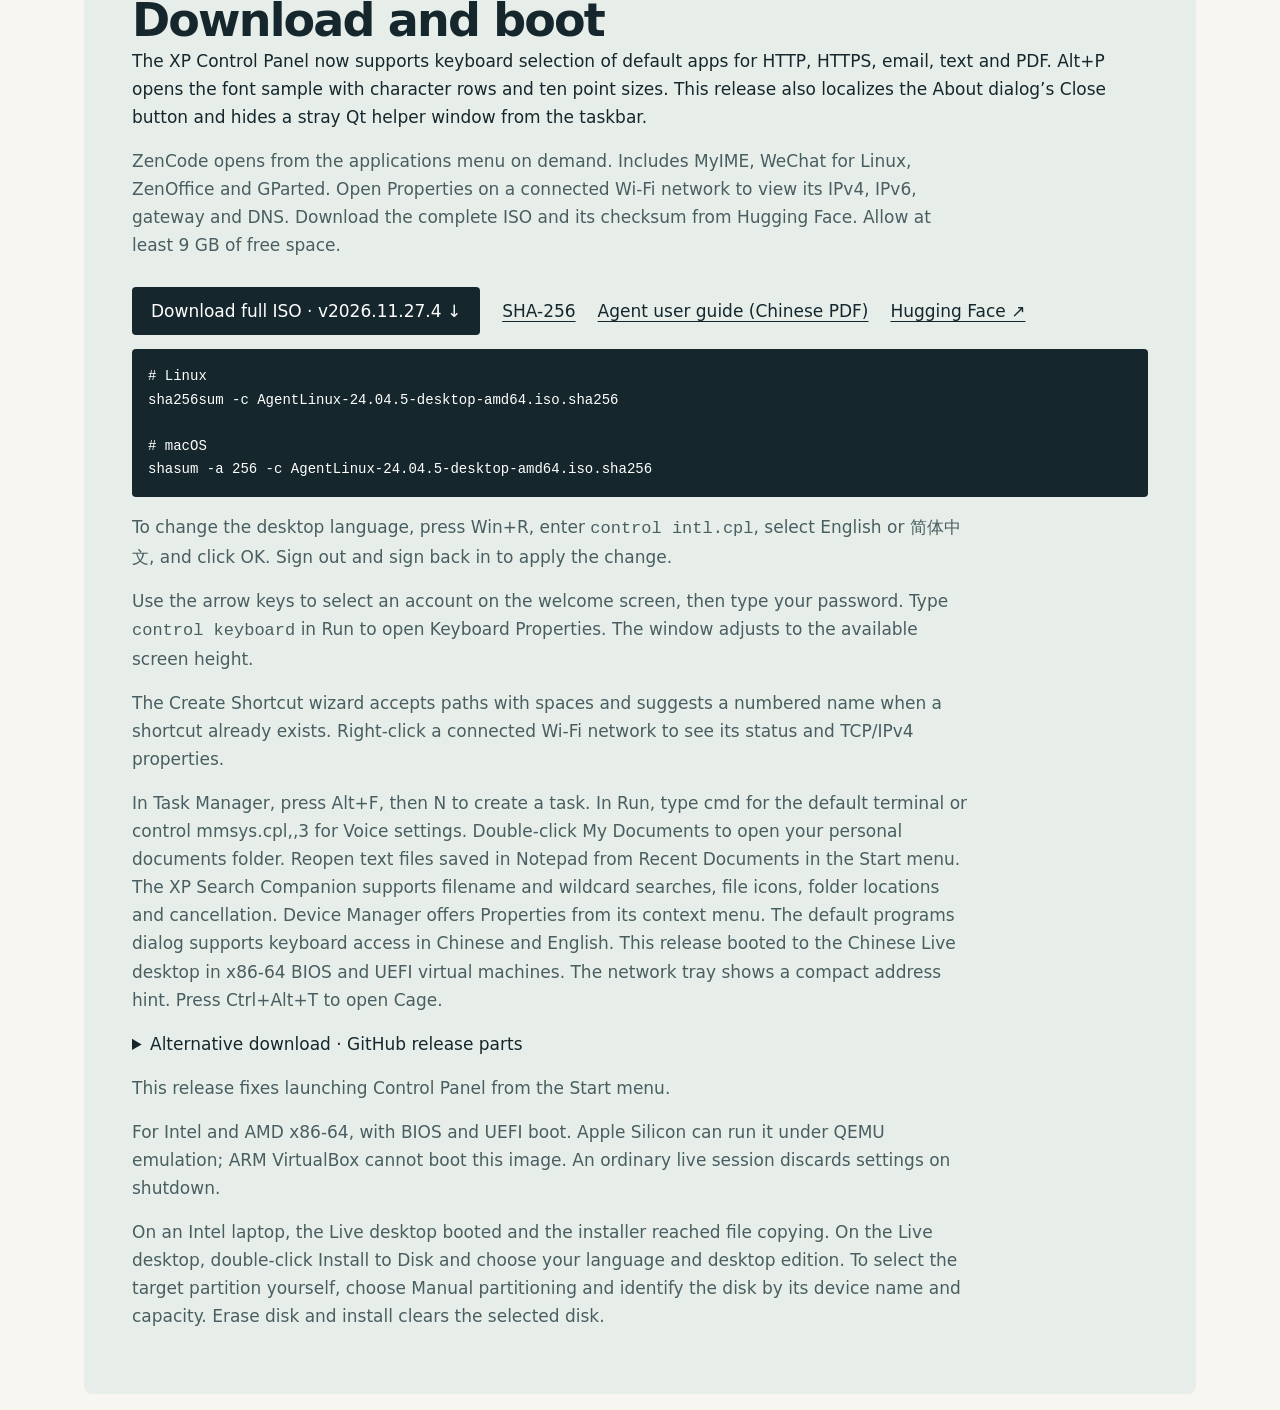
==== commit 1233f1f3: "Fix Control Panel Start menu action and prepare desktop release" ====
--- a/docs/en.html
+++ b/docs/en.html
@@ -1,5 +1,5 @@
-<!doctype html><html lang="en"><meta charset="utf-8"><meta name="viewport" content="width=device-width, initial-scale=1"><title>AgentLinux · A Linux desktop for agents</title><meta name="description" content="Start a task on your desktop. Pick it up in WeChat. Ubuntu Kylin 24.04.5 LTS · ZenCode 3.14.45"><link rel="icon" type="image/png" href="assets/college-emblem.png"><link rel="stylesheet" href="assets/site.css"><header><nav><a class="brand" href="#top"><img src="assets/college-emblem.png" width="56" height="56" alt="Emblem of Fudan University’s College of Computer Science and Artificial Intelligence">AgentLinux</a><div class="navlinks"><a href="#hardware-demo">Hardware demo</a><a href="#features">Features</a><a href="#download">Download</a><a href="index.html" lang="zh-CN">中文</a></div></nav></header><main id="top"><section class="hero"><div><p class="meta">UBUNTU KYLIN 24.04.5 LTS / AMD64</p><h1>AgentLinux</h1><p class="lead">Start a task on your desktop. Pick it up in WeChat.</p><div class="actions"><a class="button" href="#download">Get the ISO ↓</a><a href="https://github.com/bennix/AgentLinux">GitHub ↗</a></div></div><figure><img src="assets/xp-desktop.jpg" width="800" height="500" style="height:auto" alt="AgentLinux desktop in Chinese with a green Start button and a blue taskbar"><figcaption>Chinese desktop after signing in from the installed UEFI virtual disk with the ISO removed</figcaption></figure></section><section class="section" id="hardware-demo"><h2>The desktop agent on real hardware</h2><p class="details">Agents can open Display Properties, System Settings, Folder Options and Display Language directly. All 24 Control Panel entries were launched on a physical laptop in Chinese and English.</p><p class="details">These tasks ran in Chinese and English in a separate graphical session on a physical x86-64 AgentLinux laptop. Select a screenshot to see it at full size.</p><div class="demo-gallery"><figure><a href="assets/agent/laptop-20261125/en-inspect.png"><img src="assets/agent/laptop-20261125/en-inspect.png" loading="lazy" alt="Inspect the kernel and print queue"></a><figcaption><h3>Inspect the kernel and print queue</h3><p>The assistant read the running kernel (Linux 7.0.0-43-generic) and architecture (x86_64). It also reported that the printer check returned no queue details.</p></figcaption></figure><figure><a href="assets/agent/laptop-20261125/writer-document-en.png"><img src="assets/agent/laptop-20261125/writer-document-en.png" loading="lazy" alt="Write a handover note"></a><figcaption><h3>Write a handover note</h3><p>In the same conversation, the assistant used CLI-Anything to create a Writer document. We opened it and checked its kernel, architecture and printer findings against the tool results.</p><a href="assets/agent/laptop-20261125/Handover-en.odt" download>Download the handover note (.odt)</a></figcaption></figure><figure><a href="assets/agent/laptop-20261125/en-printer-wizard.png"><img src="assets/agent/laptop-20261125/en-printer-wizard.png" loading="lazy" alt="Open a wizard and inspect its controls"></a><figcaption><h3>Open a wizard and inspect its controls</h3><p>The assistant launched the Add Printer Wizard and read its accessible controls, including the network printer checkbox, Next and Cancel.</p></figcaption></figure><figure><a href="assets/agent/laptop-20261125/documents-demo-en_US.png"><img src="assets/agent/laptop-20261125/documents-demo-en_US.png" loading="lazy" alt="Open a handover note from My Documents"></a><figcaption><h3>Open a handover note from My Documents</h3><p>The My Documents shortcut opens the personal documents folder. This screenshot was captured on the laptop.</p><p>In a separate desktop session on the laptop, a test script opened the named text file through the accessibility API and verified the text displayed in Notepad against the original.</p></figcaption></figure></div><details class="earlier-demo"><summary>See the earlier calculator walkthrough</summary><div class="demo-gallery"><figure><a href="assets/agent/confirm-app.png"><img src="assets/agent/confirm-app.png" loading="lazy" alt="The assistant reads the kernel version and architecture, then requests permission to open MATE Calculator by its desktop ID."></a><figcaption><h3>Inspect the OS and launch an app</h3><p>The assistant reads the kernel version and architecture, then requests permission to open MATE Calculator by its desktop ID.</p></figcaption></figure><figure><a href="assets/agent/control.png"><img src="assets/agent/control.png" loading="lazy" alt="The assistant inspects the calculator’s accessible controls. The dialog shows the proposed press of the 6 button."></a><figcaption><h3>Find and press a button</h3><p>The assistant inspects the calculator’s accessible controls. The dialog shows the proposed press of the 6 button.</p></figcaption></figure><figure><a href="assets/agent/calculator.png"><img src="assets/agent/calculator.png" loading="lazy" alt="After the agent activates 6, multiply, 7 and equals, the calculator displays 42."></a><figcaption><h3>Read the result in Calculator</h3><p>After the agent activates 6, multiply, 7 and equals, the calculator displays 42.</p></figcaption></figure></div></details></section><section class="section" id="market-demo"><h2>From a market data page to a ZenOffice workbook</h2><p class="details">For this cross-app task, Codex drove Obscura Firefox on the same laptop, read the Yahoo Finance history table, created an XLSX with ZenOffice’s OfficeCLI and opened it in ZenOffice.</p><div class="market-demo"><figure><a href="assets/agent/laptop-20261125/browser-history.png"><img src="assets/agent/laptop-20261125/browser-history.png" alt="GOOGL history in Obscura Firefox, in USD. The November 24, 2026 row is an intraday snapshot." loading="lazy"></a><figcaption>GOOGL history in Obscura Firefox, in USD. The November 24, 2026 row is an intraday snapshot.</figcaption></figure><figure><a href="assets/agent/laptop-20261125/sheet.png"><img src="assets/agent/laptop-20261125/sheet.png" alt="Five rows in ZenOffice. All 30 numeric cells were checked against the page, covering open, high, low, close, adjusted close and volume." loading="lazy"></a><figcaption>Five rows in ZenOffice. All 30 numeric cells were checked against the page, covering open, high, low, close, adjusted close and volume.</figcaption></figure></div><p class="details"><a href="assets/agent/laptop-20261125/Alphabet-GOOGL-snapshot.xlsx" download>Download this workbook (.xlsx)</a> · <a href="https://finance.yahoo.com/quote/GOOGL/history/">Yahoo Finance</a></p></section><section class="section" id="xp-preview"><h2>Control Panel preview</h2><p>System Properties adds an Advanced tab. Keyboard shortcuts cycle between property pages. Device Manager refreshes via F5 or the Action menu. Audio selectors keep their arrows visible for long device names.</p><figure><a href="assets/xp-control-panel-en_US.png"><img src="assets/xp-control-panel-en_US.png" width="800" height="500" style="max-width:100%;height:auto" loading="lazy" alt="Classic Control Panel on the laptop with the Keyboard icon label highlighted in blue"></a><figcaption>Tested on the laptop. Press K to select Keyboard, Enter to open its properties and Esc to return to the selected icon.</figcaption></figure><figure><a href="assets/xp-help-en_US.png"><img src="assets/xp-help-en_US.png" width="708" height="474" style="max-width:100%;height:auto" alt="The agent has selected Network connections, with the corresponding instructions visible on the right." loading="lazy"></a><figcaption>On the laptop, the agent opened Help and Support, inspected the topic list, and selected Network connections. The right pane shows how to inspect a wireless connection.</figcaption></figure><figure><img src="assets/xp-voice-en_US.png" width="453" height="364" style="max-width:100%;height:auto" loading="lazy" alt="Playback and recording device selectors in XP Voice properties"><figcaption>Tested on the laptop. In the recording device box, press Alt+↓ to open the list and Esc to close it.</figcaption></figure><figure><img src="assets/xp-explorer-en_US.png" width="800" height="600" loading="lazy" style="max-width:100%;height:auto" alt="English Explorer context menu with New and Refresh"><figcaption>Right-click an empty area in Explorer and choose New → Folder. The English desktop creates “New Folder”.</figcaption></figure><figure><img src="assets/xp-device-scan-en_US.png" width="698" height="414" style="max-width:100%;height:auto" loading="lazy" alt="Action menu in Device Manager"><figcaption>Choose Action → Scan for hardware changes, or press F5. A connected device stays selected after the refresh.</figcaption></figure><figure><img src="assets/xp-wifi-en_US.png" width="345" height="413" style="max-width:100%;height:auto" loading="lazy" alt="XP IPv4 properties with automatic IP and DNS server address assignment selected"><figcaption>In Wi-Fi properties, choose automatic configuration or enter the IPv4 address, default gateway and DNS servers.</figcaption></figure><figure><img src="assets/xp-print-wizard-en_US.png" width="530" height="355" style="max-width:100%;height:auto" loading="lazy" alt="Add Printer Wizard with the network address option"><figcaption>Open Printers and Faxes from the Start menu and choose Add a printer. If you know the IPP address, select Use a network printer address and enter it to continue.</figcaption></figure><figure><img src="assets/xp-about-en_US.png" width="440" height="228" loading="lazy" style="max-width:100%;height:auto" alt="About AgentLinux on the laptop"><figcaption>Run <code>winver</code> to see the OS version, kernel and architecture. To open the same window through the agent, run <code>agentlinux-components app/agentlinux-xp-about.desktop --launch</code></figcaption></figure><figure><img src="assets/xp-settings-home-en_US.png" width="776" height="500" loading="lazy" style="max-width:100%;height:auto" alt="System Settings in the XP classic icon view"><figcaption>The agent opened System Settings on the laptop. Use Home, End or a letter to select one of the ten icons, then press Enter to open it.</figcaption></figure><figure><img src="assets/xp-meter-en_US.png" width="478" height="319" loading="lazy" style="max-width:100%;height:auto" alt="XP Power Meter showing external power connected"><figcaption>The agent opened Power Options on the laptop and selected Power Meter by name. At capture time, the laptop was plugged in and the battery was at 100%.</figcaption></figure></section><section id="features" class="section"><h2>From desktop to phone</h2><div class="grid"><article><h3>ZenCode 3.14.45</h3><p>Follow a task, approve actions and enable native desktop observation and clicks in one workspace.</p></article><article><h3>Multi-step desktop actions</h3><p>Find and open apps, switch windows, operate named accessible controls, and inspect connections, disk space and failed services. Review each action before it runs.</p></article><article><h3>WeChat continuity</h3><p>Pair your phone and authorize a workspace to continue a conversation, answer approval requests and receive files.</p></article><article><h3>Models and networking</h3><p>Use ZenMux or configure a compatible endpoint, key and model.</p></article><article><h3>Chinese input and typography</h3><p>Fcitx 5 Pinyin and Noto CJK fonts support Chinese across web pages, desktop editors and monospaced terminals.</p></article><article><h3>Obscura Firefox 0.3.11</h3><p>The default browser disables WebRTC.</p></article></div></section><section id="claude-cage" class="section cage"><div><p class="meta">CLAUDE CAGE / 0.2.0-rc</p><h2>Claude Cage isolated terminal</h2></div><p>Press <kbd>Ctrl</kbd> + <kbd>Alt</kbd> + <kbd>T</kbd> or open Terminal from the applications menu. On first use, install Claude Cage 0.2.0-rc, create a local Cage account, save the recovery key and complete setup in the Cage workbench. Start the guest, then open a terminal to connect. Open Host Terminal from the applications menu for an independent host shell. Each Cage window has its own shell in the same persistent guest. A local guest requires Intel VT-x or AMD-V and user access to KVM. On Apple Silicon under x86 emulation, connect to a remote Cage environment.</p></section><section class="section" id="installation"><h2>Choose where to run AgentLinux</h2><div class="grid"><article><h3>Try the Live desktop</h3><p>The LiveCD signs in automatically. If prompted, enter <code>agentlinux</code> as the username, leave the password blank and press Enter. The preinstalled SanDisk USB drive uses the default username <code>agent</code> and password <code>agentfudan</code>. If you install AgentLinux yourself, sign in with the credentials you set during installation.</p><p>Write the ISO to a spare USB drive. This erases that drive. Select it in the computer’s boot menu to try the desktop. An ordinary Live session discards changes at shutdown.</p></article><article><h3>Install on an internal drive</h3><p>Open Install to Disk on the Live desktop, choose your language, then select interactive installation. Choose manual partitioning to inspect disks, free space and mount points. Check the target drive’s model and capacity before confirming changes. Remove the installer USB when prompted to restart.</p></article><article><h3>Carry your system on USB</h3><p>Boot the installer and select a second USB drive for a full installation. Boot that drive to keep your files, input history and app settings across sessions. A separately configured dual-mode drive can also offer a Live installer entry.</p></article></div></section><section><h2>Keep working with the lid closed</h2><p class="details">By default, closing the lid turns off the built-in display and keeps the laptop awake on AC or battery power. Running agent tasks continue, and you can keep using SSH while the laptop is connected to the network.</p></section><section class="download" id="download"><p class="meta">2026.11.27.2 / 8.18 GiB</p><h2>Download and boot</h2><p>The XP Control Panel now supports keyboard selection of default apps for HTTP, HTTPS, email, text and PDF. Alt+P opens the font sample with character rows and ten point sizes. This release also localizes the About dialog’s Close button and hides a stray Qt helper window from the taskbar.</p><p class="details">ZenCode opens from the applications menu on demand. Includes MyIME, WeChat for Linux, ZenOffice and GParted. Open Properties on a connected Wi-Fi network to view its IPv4, IPv6, gateway and DNS. Download the complete ISO and its checksum from Hugging Face. Allow at least 9 GB of free space.</p><div class="actions"><a class="button" href="https://huggingface.co/datasets/Bennixzp2024/AgentLinux/resolve/v2026.11.27.3/AgentLinux-24.04.5-desktop-amd64.iso?download=true">Download full ISO · v2026.11.27.3 ↓</a><a href="https://huggingface.co/datasets/Bennixzp2024/AgentLinux/resolve/v2026.11.27.3/AgentLinux-24.04.5-desktop-amd64.iso.sha256?download=true">SHA-256</a><a href="manual/agent-guide.pdf" hreflang="zh-CN">Agent user guide (Chinese PDF)</a><a href="https://huggingface.co/datasets/Bennixzp2024/AgentLinux">Hugging Face ↗</a></div><pre># Linux
+<!doctype html><html lang="en"><meta charset="utf-8"><meta name="viewport" content="width=device-width, initial-scale=1"><title>AgentLinux · A Linux desktop for agents</title><meta name="description" content="Start a task on your desktop. Pick it up in WeChat. Ubuntu Kylin 24.04.5 LTS · ZenCode 3.14.45"><link rel="icon" type="image/png" href="assets/college-emblem.png"><link rel="stylesheet" href="assets/site.css"><header><nav><a class="brand" href="#top"><img src="assets/college-emblem.png" width="56" height="56" alt="Emblem of Fudan University’s College of Computer Science and Artificial Intelligence">AgentLinux</a><div class="navlinks"><a href="#hardware-demo">Hardware demo</a><a href="#features">Features</a><a href="#download">Download</a><a href="index.html" lang="zh-CN">中文</a></div></nav></header><main id="top"><section class="hero"><div><p class="meta">UBUNTU KYLIN 24.04.5 LTS / AMD64</p><h1>AgentLinux</h1><p class="lead">Start a task on your desktop. Pick it up in WeChat.</p><div class="actions"><a class="button" href="#download">Get the ISO ↓</a><a href="https://github.com/bennix/AgentLinux">GitHub ↗</a></div></div><figure><img src="assets/xp-desktop.jpg" width="800" height="500" style="height:auto" alt="AgentLinux desktop in Chinese with a green Start button and a blue taskbar"><figcaption>Chinese desktop after signing in from the installed UEFI virtual disk with the ISO removed</figcaption></figure></section><section class="section" id="hardware-demo"><h2>The desktop agent on real hardware</h2><p class="details">Agents can open Display Properties, System Settings, Folder Options and Display Language directly. All 24 Control Panel entries were launched on a physical laptop in Chinese and English.</p><p class="details">These tasks ran in Chinese and English in a separate graphical session on a physical x86-64 AgentLinux laptop. Select a screenshot to see it at full size.</p><div class="demo-gallery"><figure><a href="assets/agent/laptop-20261125/en-inspect.png"><img src="assets/agent/laptop-20261125/en-inspect.png" loading="lazy" alt="Inspect the kernel and print queue"></a><figcaption><h3>Inspect the kernel and print queue</h3><p>The assistant read the running kernel (Linux 7.0.0-43-generic) and architecture (x86_64). It also reported that the printer check returned no queue details.</p></figcaption></figure><figure><a href="assets/agent/laptop-20261125/writer-document-en.png"><img src="assets/agent/laptop-20261125/writer-document-en.png" loading="lazy" alt="Write a handover note"></a><figcaption><h3>Write a handover note</h3><p>In the same conversation, the assistant used CLI-Anything to create a Writer document. We opened it and checked its kernel, architecture and printer findings against the tool results.</p><a href="assets/agent/laptop-20261125/Handover-en.odt" download>Download the handover note (.odt)</a></figcaption></figure><figure><a href="assets/agent/laptop-20261125/en-printer-wizard.png"><img src="assets/agent/laptop-20261125/en-printer-wizard.png" loading="lazy" alt="Open a wizard and inspect its controls"></a><figcaption><h3>Open a wizard and inspect its controls</h3><p>The assistant launched the Add Printer Wizard and read its accessible controls, including the network printer checkbox, Next and Cancel.</p></figcaption></figure><figure><a href="assets/agent/laptop-20261125/documents-demo-en_US.png"><img src="assets/agent/laptop-20261125/documents-demo-en_US.png" loading="lazy" alt="Open a handover note from My Documents"></a><figcaption><h3>Open a handover note from My Documents</h3><p>The My Documents shortcut opens the personal documents folder. This screenshot was captured on the laptop.</p><p>In a separate desktop session on the laptop, a test script opened the named text file through the accessibility API and verified the text displayed in Notepad against the original.</p></figcaption></figure></div><details class="earlier-demo"><summary>See the earlier calculator walkthrough</summary><div class="demo-gallery"><figure><a href="assets/agent/confirm-app.png"><img src="assets/agent/confirm-app.png" loading="lazy" alt="The assistant reads the kernel version and architecture, then requests permission to open MATE Calculator by its desktop ID."></a><figcaption><h3>Inspect the OS and launch an app</h3><p>The assistant reads the kernel version and architecture, then requests permission to open MATE Calculator by its desktop ID.</p></figcaption></figure><figure><a href="assets/agent/control.png"><img src="assets/agent/control.png" loading="lazy" alt="The assistant inspects the calculator’s accessible controls. The dialog shows the proposed press of the 6 button."></a><figcaption><h3>Find and press a button</h3><p>The assistant inspects the calculator’s accessible controls. The dialog shows the proposed press of the 6 button.</p></figcaption></figure><figure><a href="assets/agent/calculator.png"><img src="assets/agent/calculator.png" loading="lazy" alt="After the agent activates 6, multiply, 7 and equals, the calculator displays 42."></a><figcaption><h3>Read the result in Calculator</h3><p>After the agent activates 6, multiply, 7 and equals, the calculator displays 42.</p></figcaption></figure></div></details></section><section class="section" id="market-demo"><h2>From a market data page to a ZenOffice workbook</h2><p class="details">For this cross-app task, Codex drove Obscura Firefox on the same laptop, read the Yahoo Finance history table, created an XLSX with ZenOffice’s OfficeCLI and opened it in ZenOffice.</p><div class="market-demo"><figure><a href="assets/agent/laptop-20261125/browser-history.png"><img src="assets/agent/laptop-20261125/browser-history.png" alt="GOOGL history in Obscura Firefox, in USD. The November 24, 2026 row is an intraday snapshot." loading="lazy"></a><figcaption>GOOGL history in Obscura Firefox, in USD. The November 24, 2026 row is an intraday snapshot.</figcaption></figure><figure><a href="assets/agent/laptop-20261125/sheet.png"><img src="assets/agent/laptop-20261125/sheet.png" alt="Five rows in ZenOffice. All 30 numeric cells were checked against the page, covering open, high, low, close, adjusted close and volume." loading="lazy"></a><figcaption>Five rows in ZenOffice. All 30 numeric cells were checked against the page, covering open, high, low, close, adjusted close and volume.</figcaption></figure></div><p class="details"><a href="assets/agent/laptop-20261125/Alphabet-GOOGL-snapshot.xlsx" download>Download this workbook (.xlsx)</a> · <a href="https://finance.yahoo.com/quote/GOOGL/history/">Yahoo Finance</a></p></section><section class="section" id="xp-preview"><h2>Control Panel preview</h2><p>System Properties adds an Advanced tab. Keyboard shortcuts cycle between property pages. Device Manager refreshes via F5 or the Action menu. Audio selectors keep their arrows visible for long device names.</p><figure><a href="assets/xp-control-panel-en_US.png"><img src="assets/xp-control-panel-en_US.png" width="800" height="500" style="max-width:100%;height:auto" loading="lazy" alt="Classic Control Panel on the laptop with the Keyboard icon label highlighted in blue"></a><figcaption>Tested on the laptop. Press K to select Keyboard, Enter to open its properties and Esc to return to the selected icon.</figcaption></figure><figure><a href="assets/xp-help-en_US.png"><img src="assets/xp-help-en_US.png" width="708" height="474" style="max-width:100%;height:auto" alt="The agent has selected Network connections, with the corresponding instructions visible on the right." loading="lazy"></a><figcaption>On the laptop, the agent opened Help and Support, inspected the topic list, and selected Network connections. The right pane shows how to inspect a wireless connection.</figcaption></figure><figure><img src="assets/xp-voice-en_US.png" width="453" height="364" style="max-width:100%;height:auto" loading="lazy" alt="Playback and recording device selectors in XP Voice properties"><figcaption>Tested on the laptop. In the recording device box, press Alt+↓ to open the list and Esc to close it.</figcaption></figure><figure><img src="assets/xp-explorer-en_US.png" width="800" height="600" loading="lazy" style="max-width:100%;height:auto" alt="English Explorer context menu with New and Refresh"><figcaption>Right-click an empty area in Explorer and choose New → Folder. The English desktop creates “New Folder”.</figcaption></figure><figure><img src="assets/xp-device-scan-en_US.png" width="698" height="414" style="max-width:100%;height:auto" loading="lazy" alt="Action menu in Device Manager"><figcaption>Choose Action → Scan for hardware changes, or press F5. A connected device stays selected after the refresh.</figcaption></figure><figure><img src="assets/xp-wifi-en_US.png" width="345" height="413" style="max-width:100%;height:auto" loading="lazy" alt="XP IPv4 properties with automatic IP and DNS server address assignment selected"><figcaption>In Wi-Fi properties, choose automatic configuration or enter the IPv4 address, default gateway and DNS servers.</figcaption></figure><figure><img src="assets/xp-print-wizard-en_US.png" width="530" height="355" style="max-width:100%;height:auto" loading="lazy" alt="Add Printer Wizard with the network address option"><figcaption>Open Printers and Faxes from the Start menu and choose Add a printer. If you know the IPP address, select Use a network printer address and enter it to continue.</figcaption></figure><figure><img src="assets/xp-about-en_US.png" width="440" height="228" loading="lazy" style="max-width:100%;height:auto" alt="About AgentLinux on the laptop"><figcaption>Run <code>winver</code> to see the OS version, kernel and architecture. To open the same window through the agent, run <code>agentlinux-components app/agentlinux-xp-about.desktop --launch</code></figcaption></figure><figure><img src="assets/xp-settings-home-en_US.png" width="776" height="500" loading="lazy" style="max-width:100%;height:auto" alt="System Settings in the XP classic icon view"><figcaption>The agent opened System Settings on the laptop. Use Home, End or a letter to select one of the ten icons, then press Enter to open it.</figcaption></figure><figure><img src="assets/xp-meter-en_US.png" width="478" height="319" loading="lazy" style="max-width:100%;height:auto" alt="XP Power Meter showing external power connected"><figcaption>The agent opened Power Options on the laptop and selected Power Meter by name. At capture time, the laptop was plugged in and the battery was at 100%.</figcaption></figure></section><section id="features" class="section"><h2>From desktop to phone</h2><div class="grid"><article><h3>ZenCode 3.14.45</h3><p>Follow a task, approve actions and enable native desktop observation and clicks in one workspace.</p></article><article><h3>Multi-step desktop actions</h3><p>Find and open apps, switch windows, operate named accessible controls, and inspect connections, disk space and failed services. Review each action before it runs.</p></article><article><h3>WeChat continuity</h3><p>Pair your phone and authorize a workspace to continue a conversation, answer approval requests and receive files.</p></article><article><h3>Models and networking</h3><p>Use ZenMux or configure a compatible endpoint, key and model.</p></article><article><h3>Chinese input and typography</h3><p>Fcitx 5 Pinyin and Noto CJK fonts support Chinese across web pages, desktop editors and monospaced terminals.</p></article><article><h3>Obscura Firefox 0.3.11</h3><p>The default browser disables WebRTC.</p></article></div></section><section id="claude-cage" class="section cage"><div><p class="meta">CLAUDE CAGE / 0.2.0-rc</p><h2>Claude Cage isolated terminal</h2></div><p>Press <kbd>Ctrl</kbd> + <kbd>Alt</kbd> + <kbd>T</kbd> or open Terminal from the applications menu. On first use, install Claude Cage 0.2.0-rc, create a local Cage account, save the recovery key and complete setup in the Cage workbench. Start the guest, then open a terminal to connect. Open Host Terminal from the applications menu for an independent host shell. Each Cage window has its own shell in the same persistent guest. A local guest requires Intel VT-x or AMD-V and user access to KVM. On Apple Silicon under x86 emulation, connect to a remote Cage environment.</p></section><section class="section" id="installation"><h2>Choose where to run AgentLinux</h2><div class="grid"><article><h3>Try the Live desktop</h3><p>The LiveCD signs in automatically. If prompted, enter <code>agentlinux</code> as the username, leave the password blank and press Enter. The preinstalled SanDisk USB drive uses the default username <code>agent</code> and password <code>agentfudan</code>. If you install AgentLinux yourself, sign in with the credentials you set during installation.</p><p>Write the ISO to a spare USB drive. This erases that drive. Select it in the computer’s boot menu to try the desktop. An ordinary Live session discards changes at shutdown.</p></article><article><h3>Install on an internal drive</h3><p>Open Install to Disk on the Live desktop, choose your language, then select interactive installation. Choose manual partitioning to inspect disks, free space and mount points. Check the target drive’s model and capacity before confirming changes. Remove the installer USB when prompted to restart.</p></article><article><h3>Carry your system on USB</h3><p>Boot the installer and select a second USB drive for a full installation. Boot that drive to keep your files, input history and app settings across sessions. A separately configured dual-mode drive can also offer a Live installer entry.</p></article></div></section><section><h2>Keep working with the lid closed</h2><p class="details">By default, closing the lid turns off the built-in display and keeps the laptop awake on AC or battery power. Running agent tasks continue, and you can keep using SSH while the laptop is connected to the network.</p></section><section class="download" id="download"><p class="meta">2026.11.27.4 / 8.18 GiB</p><h2>Download and boot</h2><p>The XP Control Panel now supports keyboard selection of default apps for HTTP, HTTPS, email, text and PDF. Alt+P opens the font sample with character rows and ten point sizes. This release also localizes the About dialog’s Close button and hides a stray Qt helper window from the taskbar.</p><p class="details">ZenCode opens from the applications menu on demand. Includes MyIME, WeChat for Linux, ZenOffice and GParted. Open Properties on a connected Wi-Fi network to view its IPv4, IPv6, gateway and DNS. Download the complete ISO and its checksum from Hugging Face. Allow at least 9 GB of free space.</p><div class="actions"><a class="button" href="https://huggingface.co/datasets/Bennixzp2024/AgentLinux/resolve/v2026.11.27.4/AgentLinux-24.04.5-desktop-amd64.iso?download=true">Download full ISO · v2026.11.27.4 ↓</a><a href="https://huggingface.co/datasets/Bennixzp2024/AgentLinux/resolve/v2026.11.27.4/AgentLinux-24.04.5-desktop-amd64.iso.sha256?download=true">SHA-256</a><a href="manual/agent-guide.pdf" hreflang="zh-CN">Agent user guide (Chinese PDF)</a><a href="https://huggingface.co/datasets/Bennixzp2024/AgentLinux">Hugging Face ↗</a></div><pre># Linux
 sha256sum -c AgentLinux-24.04.5-desktop-amd64.iso.sha256
 
 # macOS
-shasum -a 256 -c AgentLinux-24.04.5-desktop-amd64.iso.sha256</pre><p class="details">To change the desktop language, press Win+R, enter <code>control intl.cpl</code>, select English or 简体中文, and click OK. Sign out and sign back in to apply the change.</p><p class="details">Use the arrow keys to select an account on the welcome screen, then type your password. Type <code>control keyboard</code> in Run to open Keyboard Properties. The window adjusts to the available screen height.</p><p class="details">The Create Shortcut wizard accepts paths with spaces and suggests a numbered name when a shortcut already exists. Right-click a connected Wi-Fi network to see its status and TCP/IPv4 properties.</p><p class="details">In Task Manager, press Alt+F, then N to create a task. In Run, type cmd for the default terminal or control mmsys.cpl,,3 for Voice settings. Double-click My Documents to open your personal documents folder. Reopen text files saved in Notepad from Recent Documents in the Start menu. The XP Search Companion supports filename and wildcard searches, file icons, folder locations and cancellation. Device Manager offers Properties from its context menu. The default programs dialog supports keyboard access in Chinese and English. This release booted to the Chinese Live desktop in x86-64 BIOS and UEFI virtual machines. The network tray shows a compact address hint. Press Ctrl+Alt+T to open Cage.</p><details><summary>Alternative download · GitHub release parts</summary><p class="details">Run the Python 3 downloader to resume, join and verify all 33 parts.</p><div class="actions"><a href="https://github.com/bennix/AgentLinux/releases/download/v2026.11.27.3/download-iso.py">Download assembly script</a><a href="https://github.com/bennix/AgentLinux/releases/tag/v2026.11.27.3">All release parts ↗</a></div><pre>python3 download-iso.py</pre></details><p class="details">This release fixes the ZenCode launcher in the Start menu.</p><p class="details">For Intel and AMD x86-64, with BIOS and UEFI boot. Apple Silicon can run it under QEMU emulation; ARM VirtualBox cannot boot this image. An ordinary live session discards settings on shutdown.</p><p class="details">On an Intel laptop, the Live desktop booted and the installer reached file copying. On the Live desktop, double-click Install to Disk and choose your language and desktop edition. To select the target partition yourself, choose Manual partitioning and identify the disk by its device name and capacity. Erase disk and install clears the selected disk.</p></section></main></html>+shasum -a 256 -c AgentLinux-24.04.5-desktop-amd64.iso.sha256</pre><p class="details">To change the desktop language, press Win+R, enter <code>control intl.cpl</code>, select English or 简体中文, and click OK. Sign out and sign back in to apply the change.</p><p class="details">Use the arrow keys to select an account on the welcome screen, then type your password. Type <code>control keyboard</code> in Run to open Keyboard Properties. The window adjusts to the available screen height.</p><p class="details">The Create Shortcut wizard accepts paths with spaces and suggests a numbered name when a shortcut already exists. Right-click a connected Wi-Fi network to see its status and TCP/IPv4 properties.</p><p class="details">In Task Manager, press Alt+F, then N to create a task. In Run, type cmd for the default terminal or control mmsys.cpl,,3 for Voice settings. Double-click My Documents to open your personal documents folder. Reopen text files saved in Notepad from Recent Documents in the Start menu. The XP Search Companion supports filename and wildcard searches, file icons, folder locations and cancellation. Device Manager offers Properties from its context menu. The default programs dialog supports keyboard access in Chinese and English. This release booted to the Chinese Live desktop in x86-64 BIOS and UEFI virtual machines. The network tray shows a compact address hint. Press Ctrl+Alt+T to open Cage.</p><details><summary>Alternative download · GitHub release parts</summary><p class="details">Run the Python 3 downloader to resume, join and verify all 33 parts.</p><div class="actions"><a href="https://github.com/bennix/AgentLinux/releases/download/v2026.11.27.4/download-iso.py">Download assembly script</a><a href="https://github.com/bennix/AgentLinux/releases/tag/v2026.11.27.4">All release parts ↗</a></div><pre>python3 download-iso.py</pre></details><p class="details">This release fixes launching Control Panel from the Start menu.</p><p class="details">For Intel and AMD x86-64, with BIOS and UEFI boot. Apple Silicon can run it under QEMU emulation; ARM VirtualBox cannot boot this image. An ordinary live session discards settings on shutdown.</p><p class="details">On an Intel laptop, the Live desktop booted and the installer reached file copying. On the Live desktop, double-click Install to Disk and choose your language and desktop edition. To select the target partition yourself, choose Manual partitioning and identify the disk by its device name and capacity. Erase disk and install clears the selected disk.</p></section></main></html>
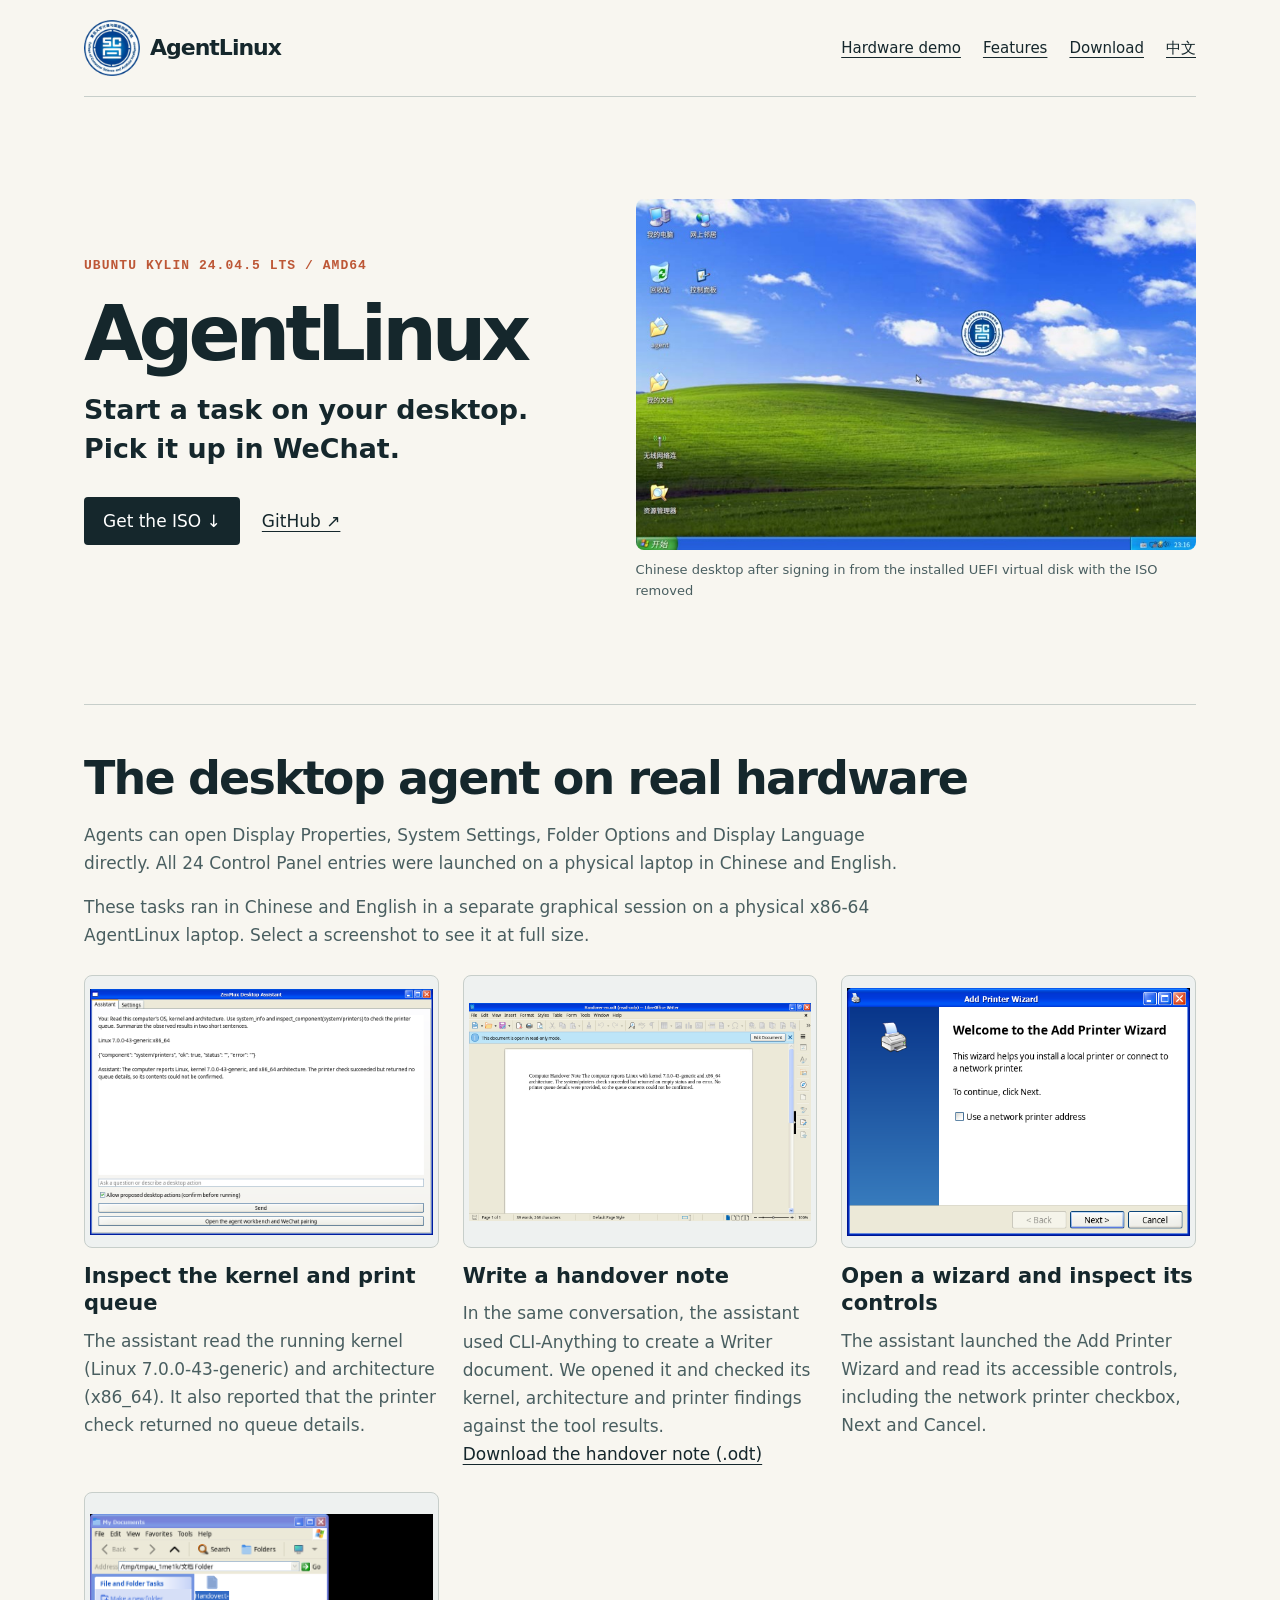
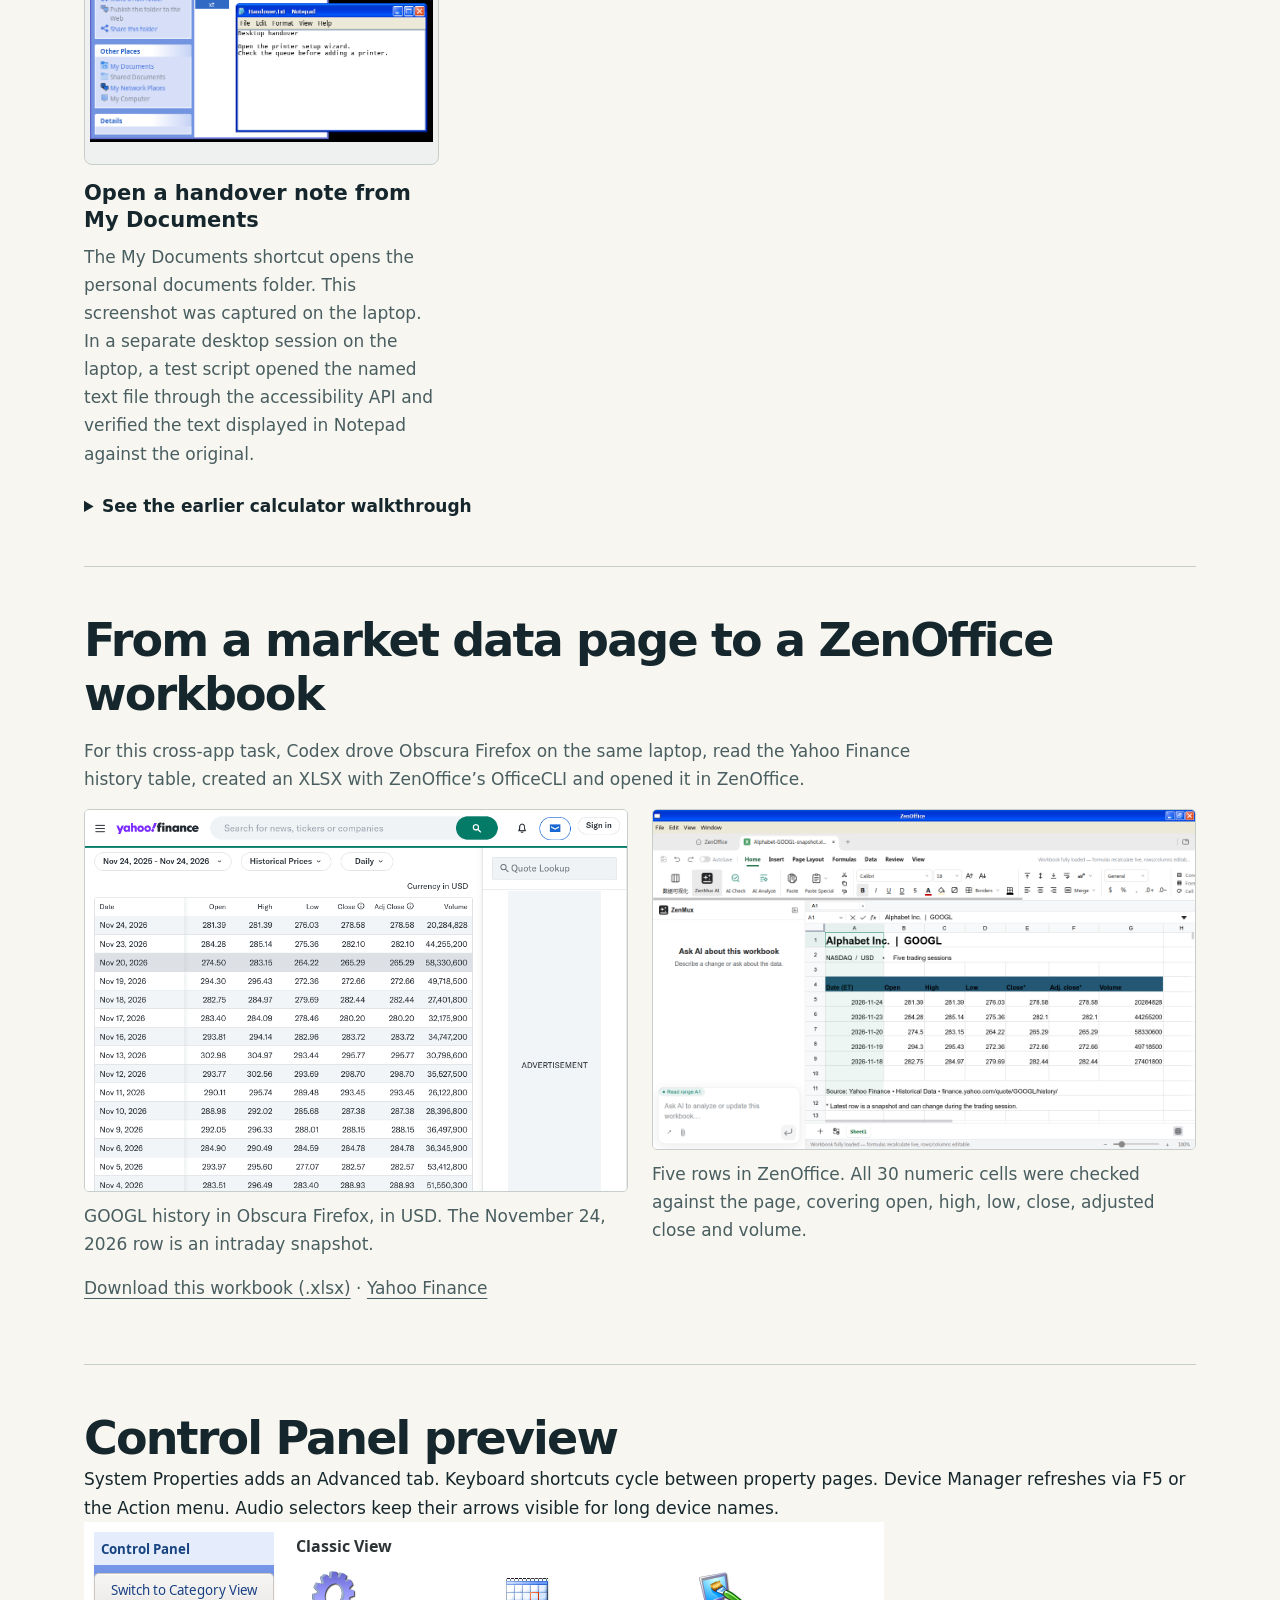
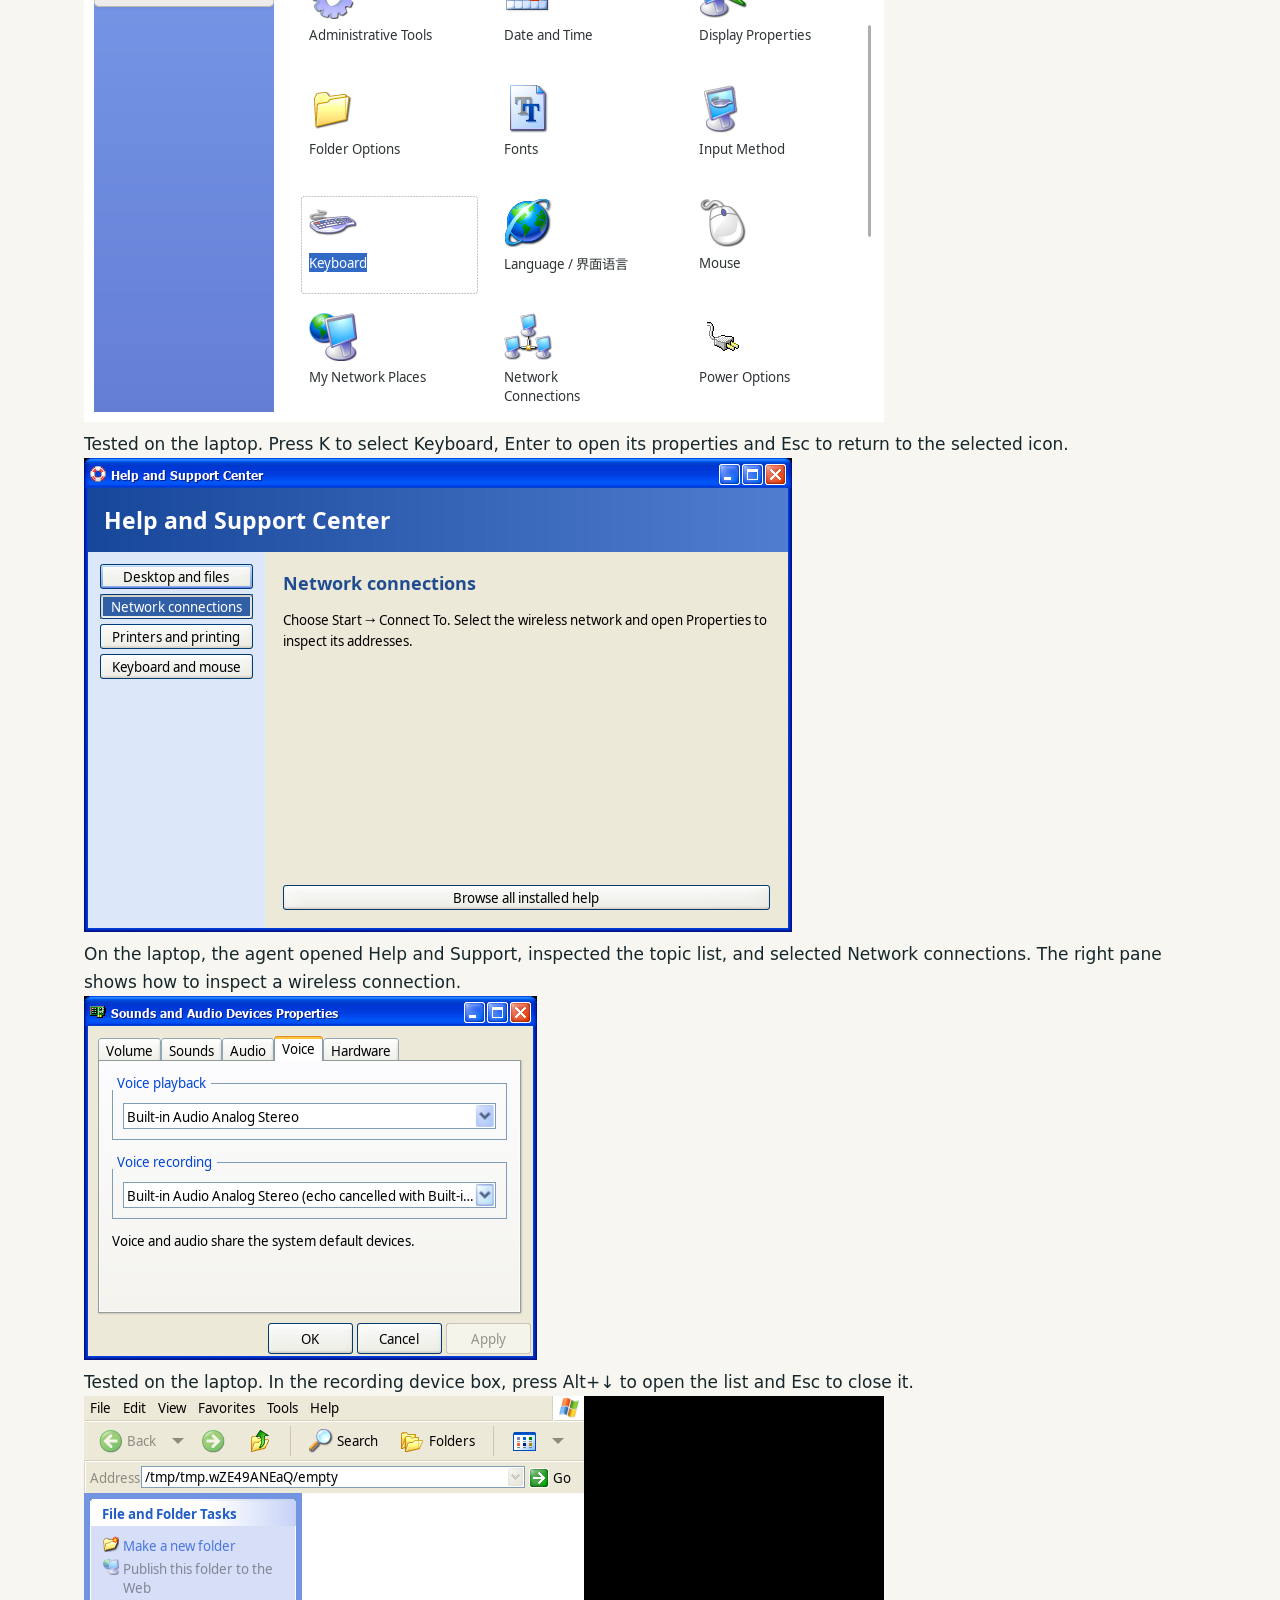
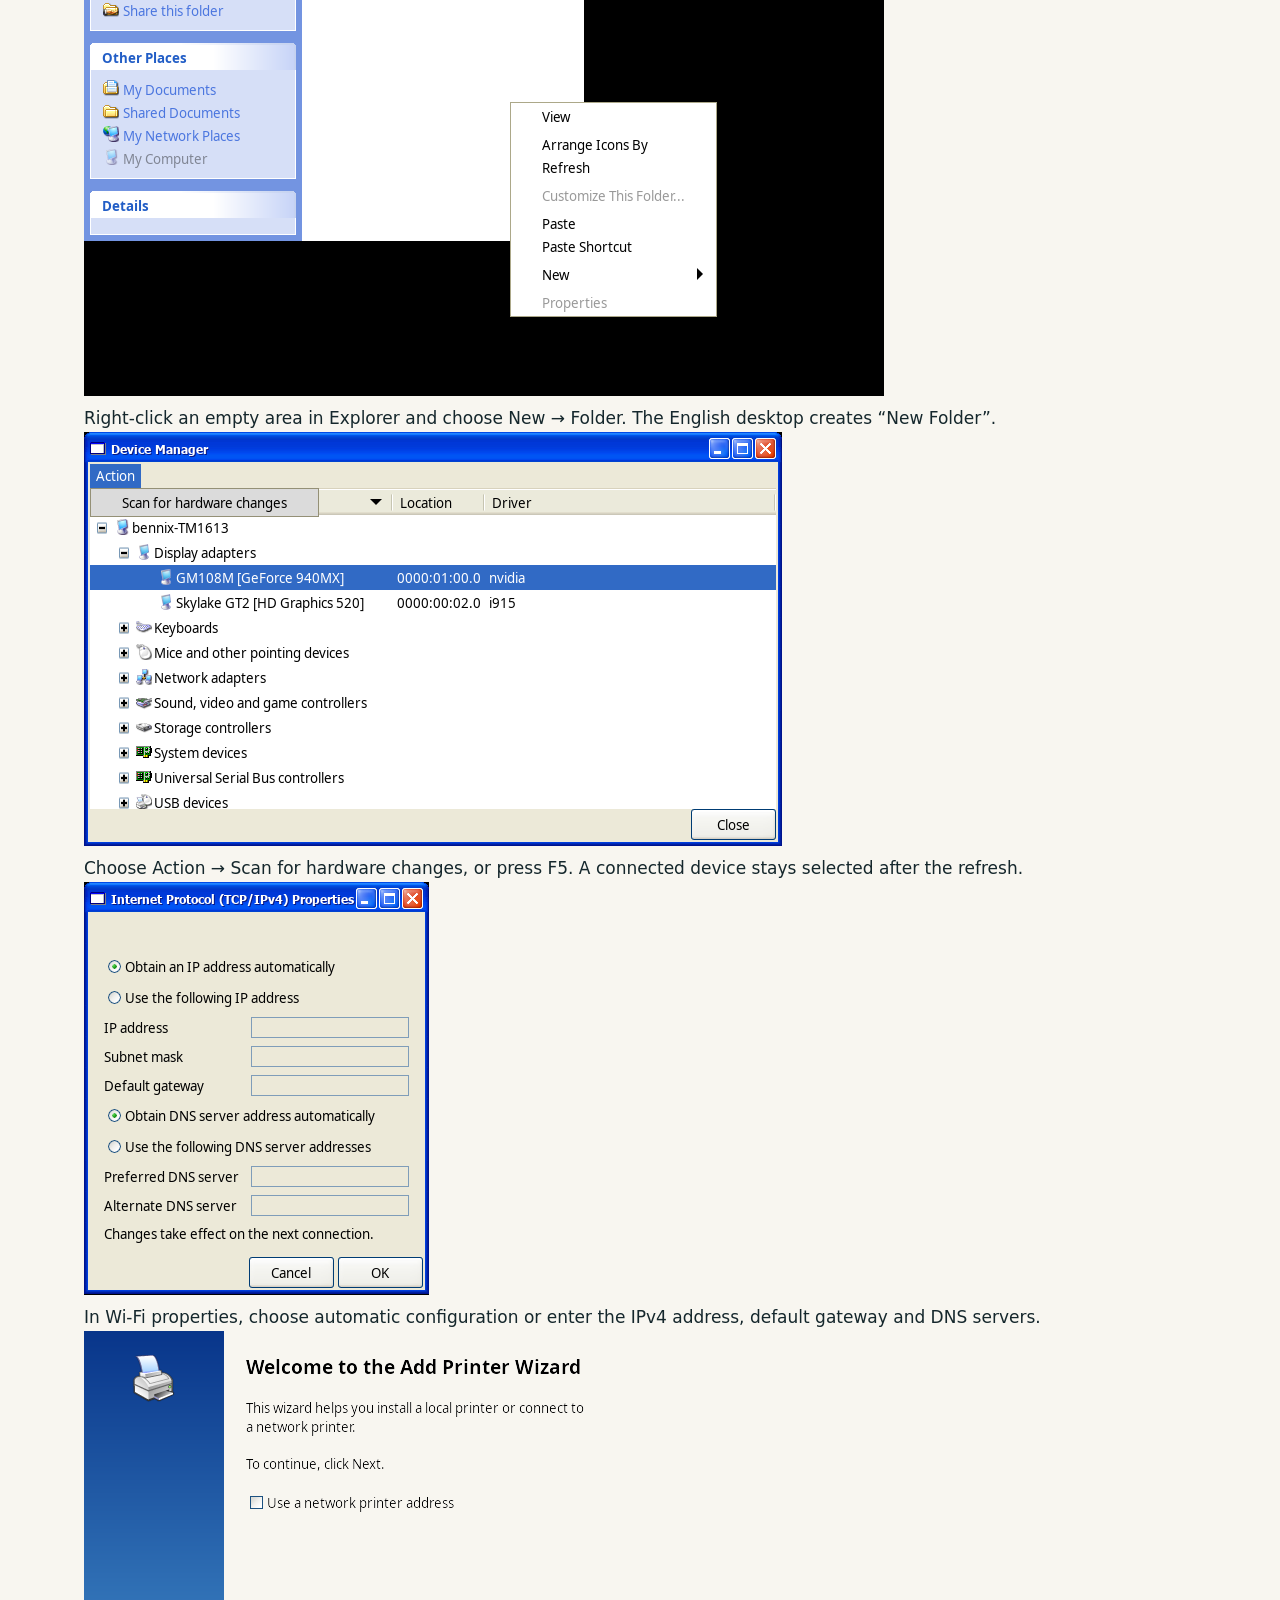
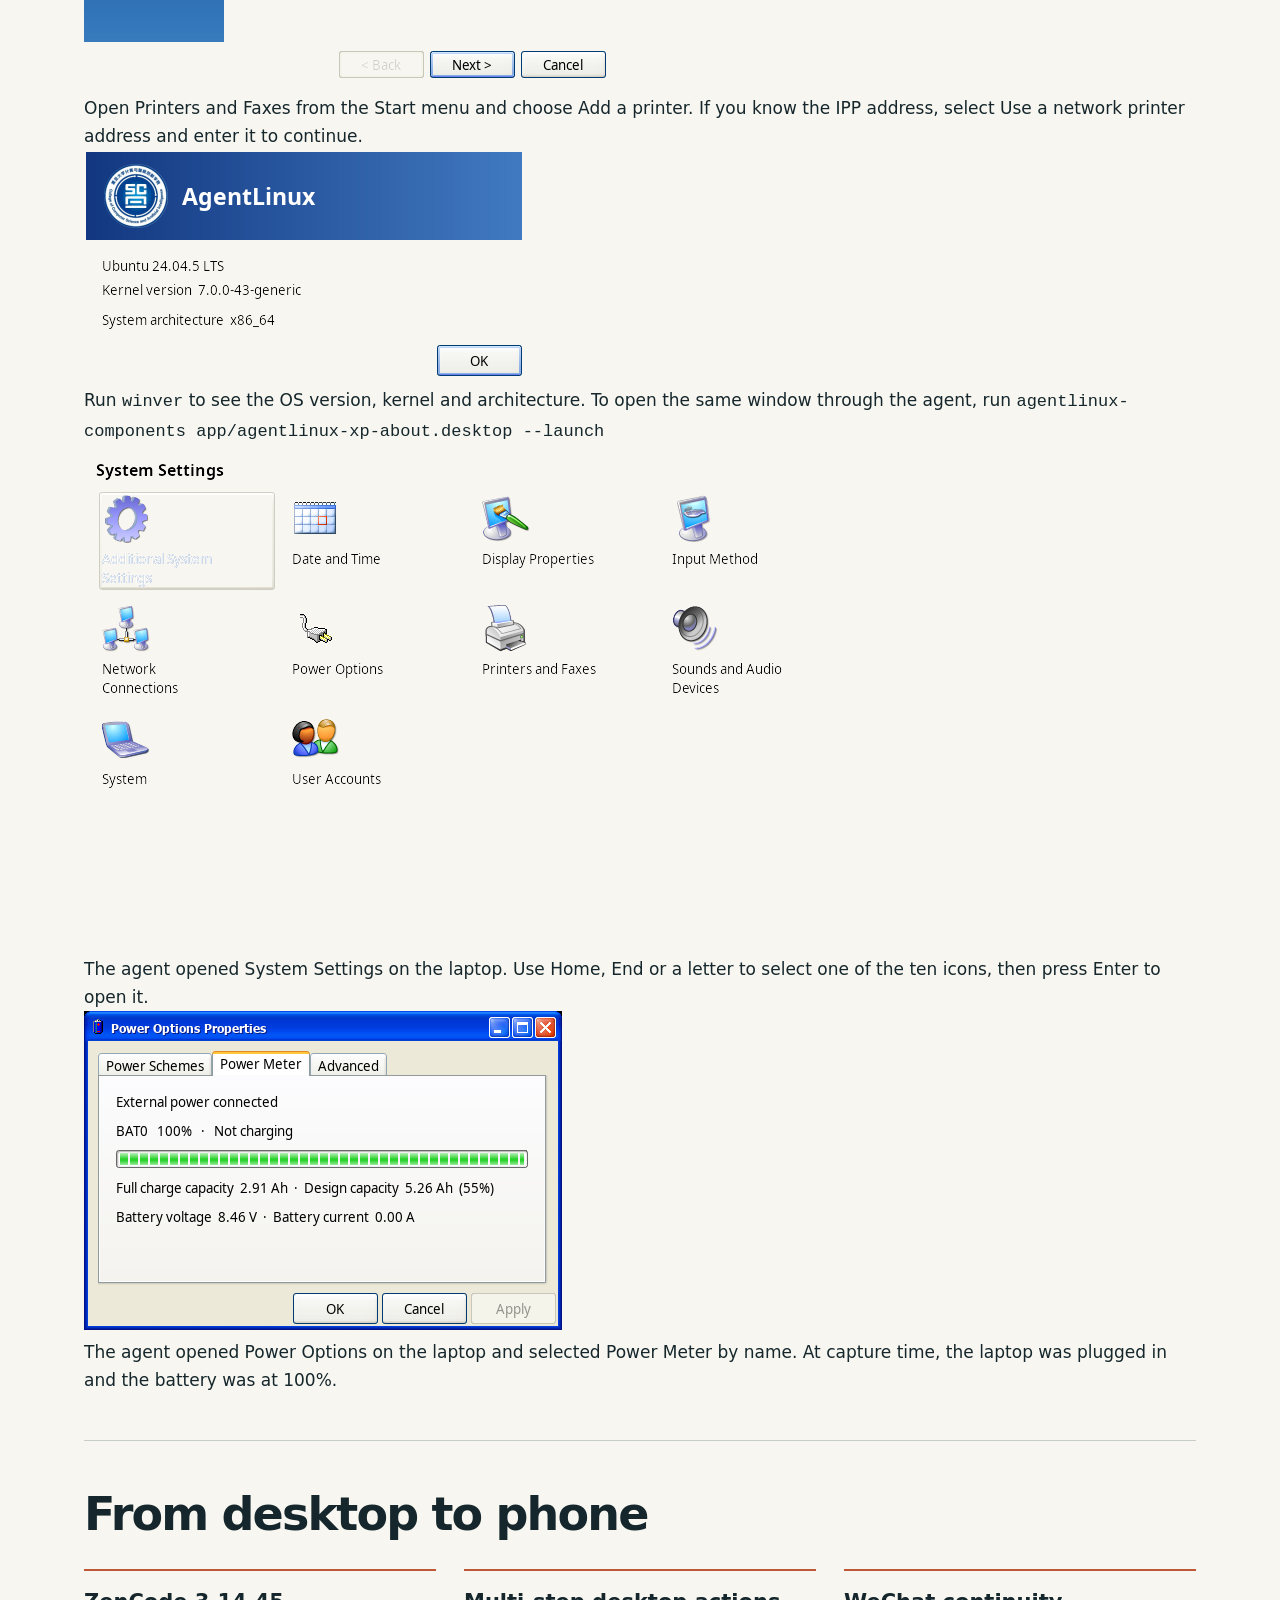
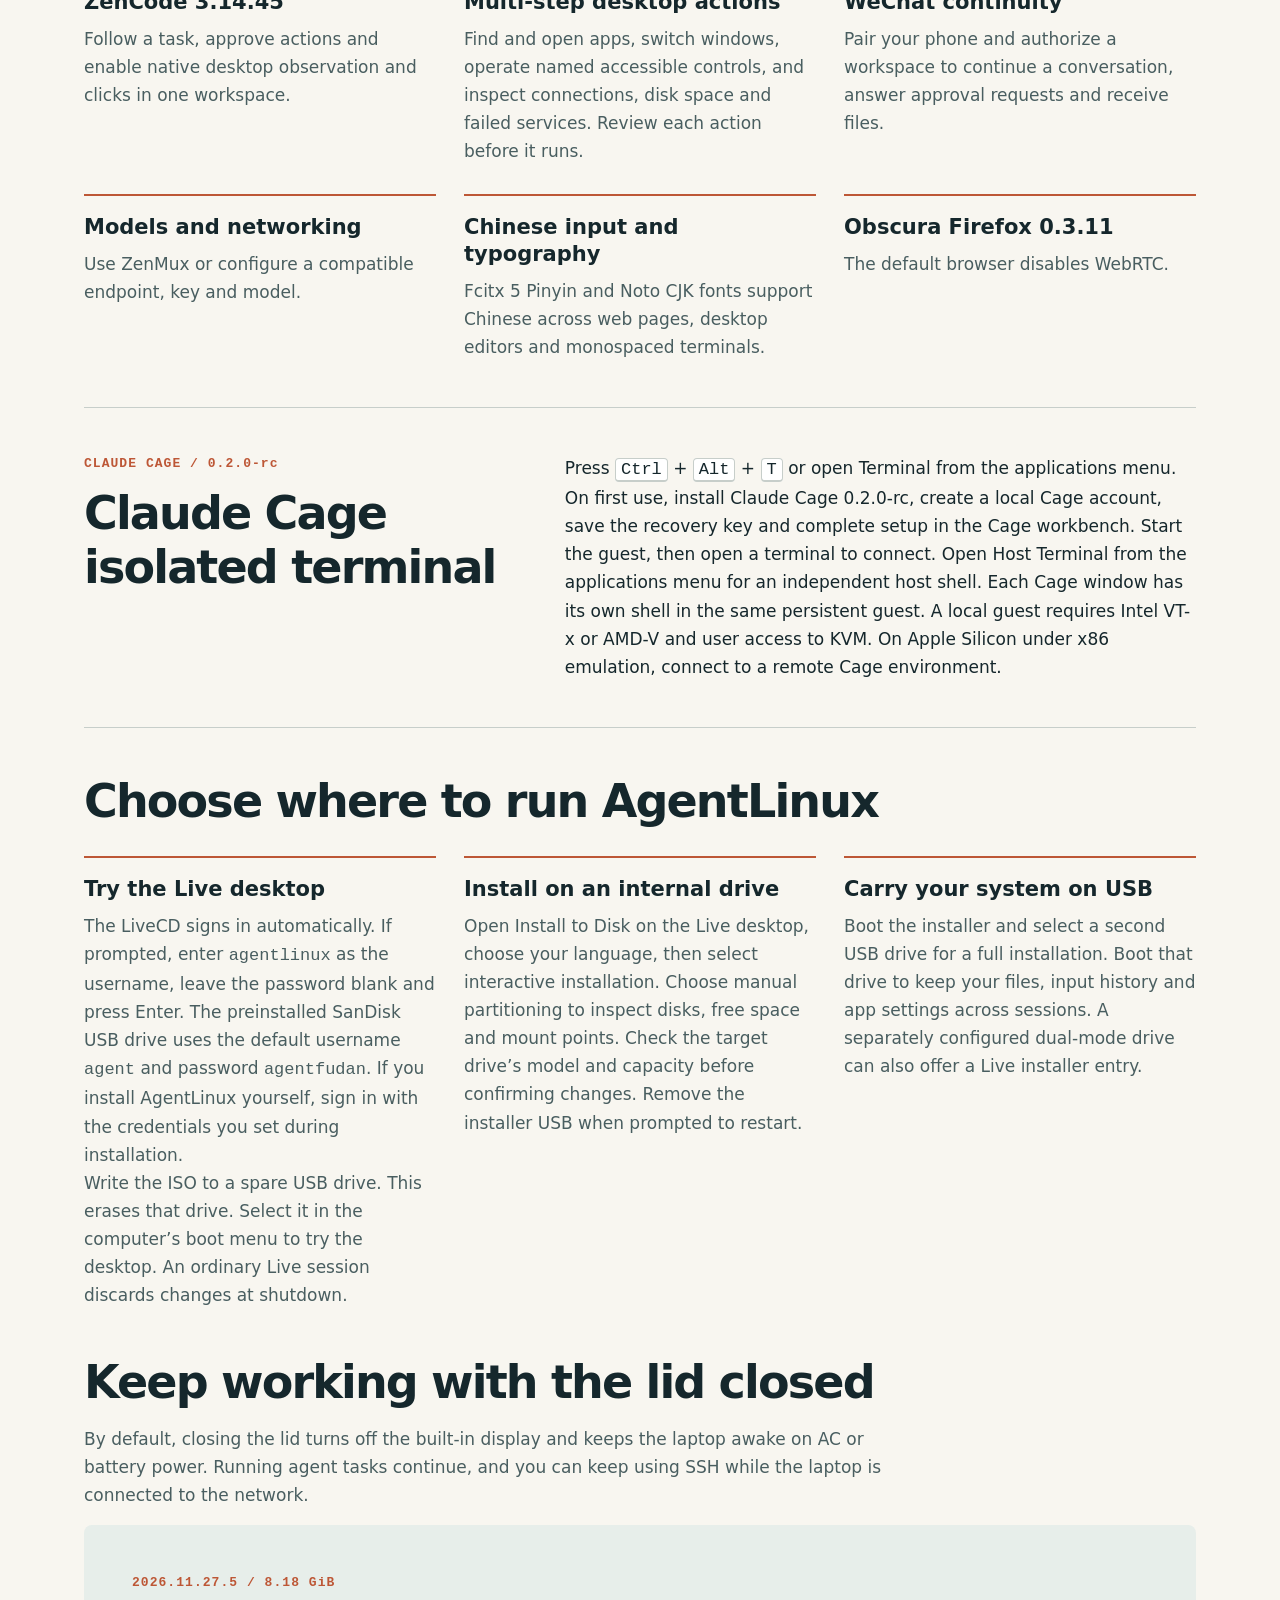
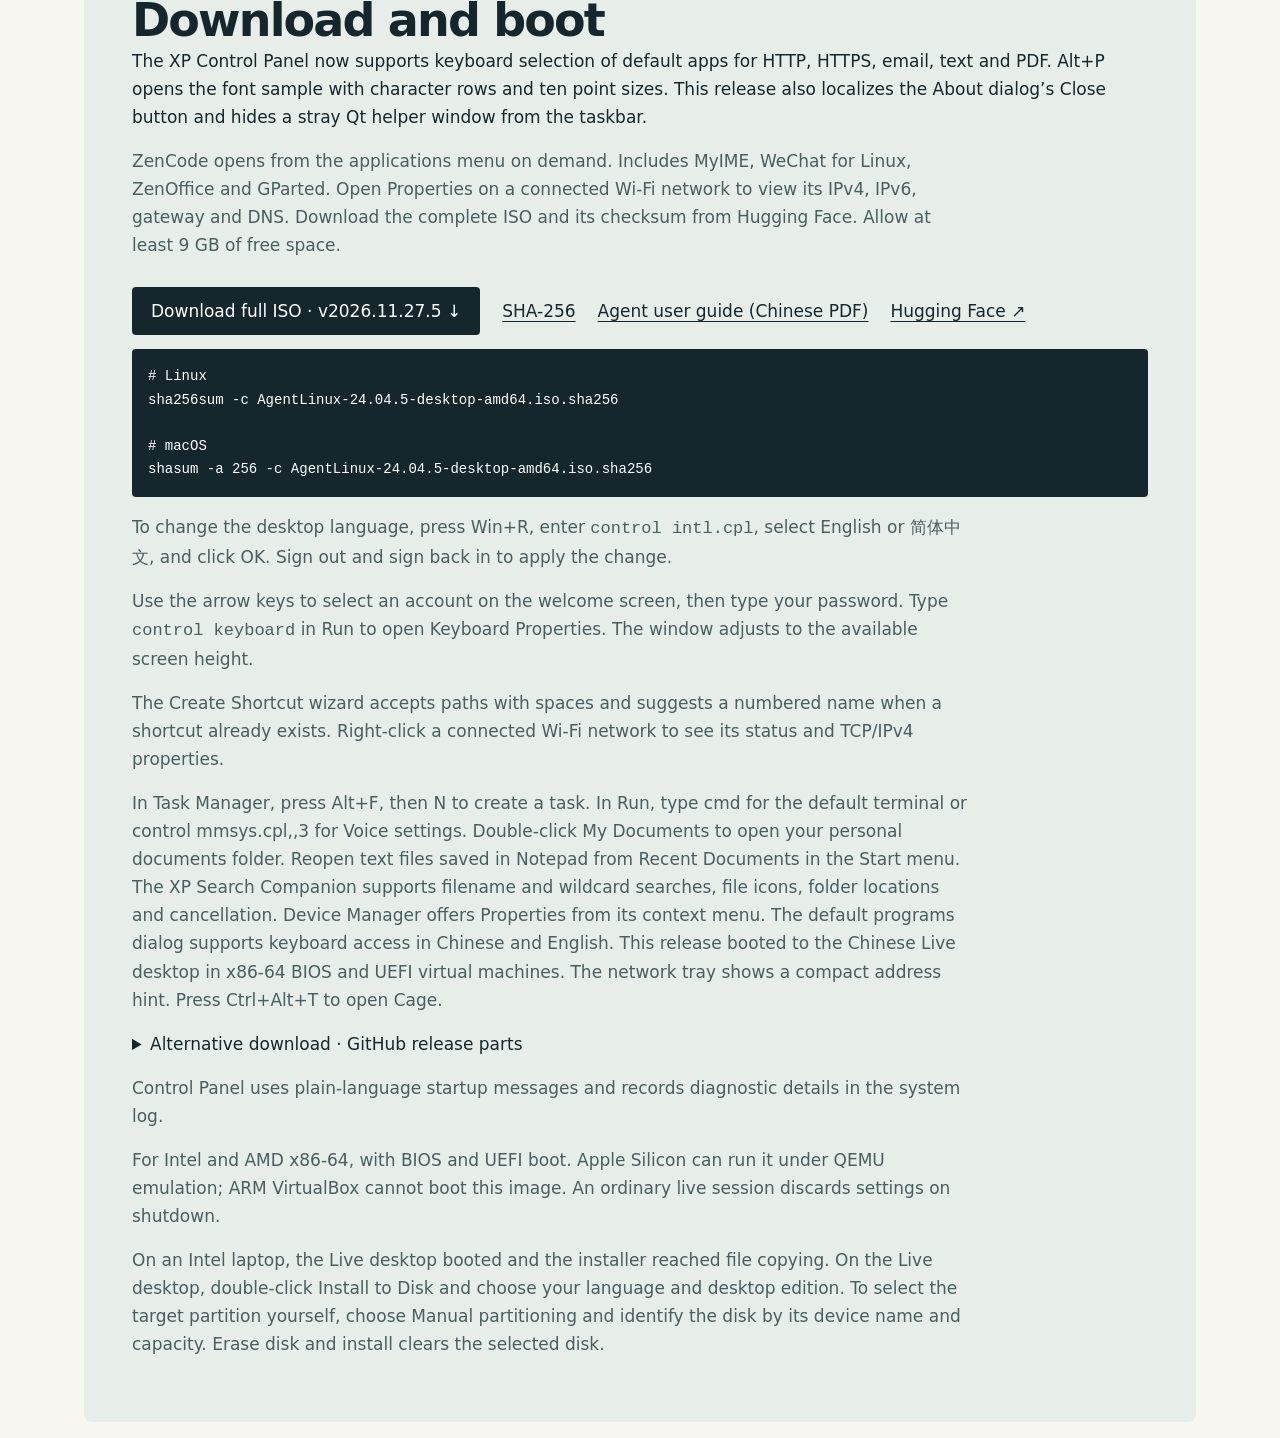
==== commit 3f4ecab2: "Improve desktop startup messages and apply network settings transactionally" ====
--- a/docs/en.html
+++ b/docs/en.html
@@ -1,5 +1,5 @@
-<!doctype html><html lang="en"><meta charset="utf-8"><meta name="viewport" content="width=device-width, initial-scale=1"><title>AgentLinux · A Linux desktop for agents</title><meta name="description" content="Start a task on your desktop. Pick it up in WeChat. Ubuntu Kylin 24.04.5 LTS · ZenCode 3.14.45"><link rel="icon" type="image/png" href="assets/college-emblem.png"><link rel="stylesheet" href="assets/site.css"><header><nav><a class="brand" href="#top"><img src="assets/college-emblem.png" width="56" height="56" alt="Emblem of Fudan University’s College of Computer Science and Artificial Intelligence">AgentLinux</a><div class="navlinks"><a href="#hardware-demo">Hardware demo</a><a href="#features">Features</a><a href="#download">Download</a><a href="index.html" lang="zh-CN">中文</a></div></nav></header><main id="top"><section class="hero"><div><p class="meta">UBUNTU KYLIN 24.04.5 LTS / AMD64</p><h1>AgentLinux</h1><p class="lead">Start a task on your desktop. Pick it up in WeChat.</p><div class="actions"><a class="button" href="#download">Get the ISO ↓</a><a href="https://github.com/bennix/AgentLinux">GitHub ↗</a></div></div><figure><img src="assets/xp-desktop.jpg" width="800" height="500" style="height:auto" alt="AgentLinux desktop in Chinese with a green Start button and a blue taskbar"><figcaption>Chinese desktop after signing in from the installed UEFI virtual disk with the ISO removed</figcaption></figure></section><section class="section" id="hardware-demo"><h2>The desktop agent on real hardware</h2><p class="details">Agents can open Display Properties, System Settings, Folder Options and Display Language directly. All 24 Control Panel entries were launched on a physical laptop in Chinese and English.</p><p class="details">These tasks ran in Chinese and English in a separate graphical session on a physical x86-64 AgentLinux laptop. Select a screenshot to see it at full size.</p><div class="demo-gallery"><figure><a href="assets/agent/laptop-20261125/en-inspect.png"><img src="assets/agent/laptop-20261125/en-inspect.png" loading="lazy" alt="Inspect the kernel and print queue"></a><figcaption><h3>Inspect the kernel and print queue</h3><p>The assistant read the running kernel (Linux 7.0.0-43-generic) and architecture (x86_64). It also reported that the printer check returned no queue details.</p></figcaption></figure><figure><a href="assets/agent/laptop-20261125/writer-document-en.png"><img src="assets/agent/laptop-20261125/writer-document-en.png" loading="lazy" alt="Write a handover note"></a><figcaption><h3>Write a handover note</h3><p>In the same conversation, the assistant used CLI-Anything to create a Writer document. We opened it and checked its kernel, architecture and printer findings against the tool results.</p><a href="assets/agent/laptop-20261125/Handover-en.odt" download>Download the handover note (.odt)</a></figcaption></figure><figure><a href="assets/agent/laptop-20261125/en-printer-wizard.png"><img src="assets/agent/laptop-20261125/en-printer-wizard.png" loading="lazy" alt="Open a wizard and inspect its controls"></a><figcaption><h3>Open a wizard and inspect its controls</h3><p>The assistant launched the Add Printer Wizard and read its accessible controls, including the network printer checkbox, Next and Cancel.</p></figcaption></figure><figure><a href="assets/agent/laptop-20261125/documents-demo-en_US.png"><img src="assets/agent/laptop-20261125/documents-demo-en_US.png" loading="lazy" alt="Open a handover note from My Documents"></a><figcaption><h3>Open a handover note from My Documents</h3><p>The My Documents shortcut opens the personal documents folder. This screenshot was captured on the laptop.</p><p>In a separate desktop session on the laptop, a test script opened the named text file through the accessibility API and verified the text displayed in Notepad against the original.</p></figcaption></figure></div><details class="earlier-demo"><summary>See the earlier calculator walkthrough</summary><div class="demo-gallery"><figure><a href="assets/agent/confirm-app.png"><img src="assets/agent/confirm-app.png" loading="lazy" alt="The assistant reads the kernel version and architecture, then requests permission to open MATE Calculator by its desktop ID."></a><figcaption><h3>Inspect the OS and launch an app</h3><p>The assistant reads the kernel version and architecture, then requests permission to open MATE Calculator by its desktop ID.</p></figcaption></figure><figure><a href="assets/agent/control.png"><img src="assets/agent/control.png" loading="lazy" alt="The assistant inspects the calculator’s accessible controls. The dialog shows the proposed press of the 6 button."></a><figcaption><h3>Find and press a button</h3><p>The assistant inspects the calculator’s accessible controls. The dialog shows the proposed press of the 6 button.</p></figcaption></figure><figure><a href="assets/agent/calculator.png"><img src="assets/agent/calculator.png" loading="lazy" alt="After the agent activates 6, multiply, 7 and equals, the calculator displays 42."></a><figcaption><h3>Read the result in Calculator</h3><p>After the agent activates 6, multiply, 7 and equals, the calculator displays 42.</p></figcaption></figure></div></details></section><section class="section" id="market-demo"><h2>From a market data page to a ZenOffice workbook</h2><p class="details">For this cross-app task, Codex drove Obscura Firefox on the same laptop, read the Yahoo Finance history table, created an XLSX with ZenOffice’s OfficeCLI and opened it in ZenOffice.</p><div class="market-demo"><figure><a href="assets/agent/laptop-20261125/browser-history.png"><img src="assets/agent/laptop-20261125/browser-history.png" alt="GOOGL history in Obscura Firefox, in USD. The November 24, 2026 row is an intraday snapshot." loading="lazy"></a><figcaption>GOOGL history in Obscura Firefox, in USD. The November 24, 2026 row is an intraday snapshot.</figcaption></figure><figure><a href="assets/agent/laptop-20261125/sheet.png"><img src="assets/agent/laptop-20261125/sheet.png" alt="Five rows in ZenOffice. All 30 numeric cells were checked against the page, covering open, high, low, close, adjusted close and volume." loading="lazy"></a><figcaption>Five rows in ZenOffice. All 30 numeric cells were checked against the page, covering open, high, low, close, adjusted close and volume.</figcaption></figure></div><p class="details"><a href="assets/agent/laptop-20261125/Alphabet-GOOGL-snapshot.xlsx" download>Download this workbook (.xlsx)</a> · <a href="https://finance.yahoo.com/quote/GOOGL/history/">Yahoo Finance</a></p></section><section class="section" id="xp-preview"><h2>Control Panel preview</h2><p>System Properties adds an Advanced tab. Keyboard shortcuts cycle between property pages. Device Manager refreshes via F5 or the Action menu. Audio selectors keep their arrows visible for long device names.</p><figure><a href="assets/xp-control-panel-en_US.png"><img src="assets/xp-control-panel-en_US.png" width="800" height="500" style="max-width:100%;height:auto" loading="lazy" alt="Classic Control Panel on the laptop with the Keyboard icon label highlighted in blue"></a><figcaption>Tested on the laptop. Press K to select Keyboard, Enter to open its properties and Esc to return to the selected icon.</figcaption></figure><figure><a href="assets/xp-help-en_US.png"><img src="assets/xp-help-en_US.png" width="708" height="474" style="max-width:100%;height:auto" alt="The agent has selected Network connections, with the corresponding instructions visible on the right." loading="lazy"></a><figcaption>On the laptop, the agent opened Help and Support, inspected the topic list, and selected Network connections. The right pane shows how to inspect a wireless connection.</figcaption></figure><figure><img src="assets/xp-voice-en_US.png" width="453" height="364" style="max-width:100%;height:auto" loading="lazy" alt="Playback and recording device selectors in XP Voice properties"><figcaption>Tested on the laptop. In the recording device box, press Alt+↓ to open the list and Esc to close it.</figcaption></figure><figure><img src="assets/xp-explorer-en_US.png" width="800" height="600" loading="lazy" style="max-width:100%;height:auto" alt="English Explorer context menu with New and Refresh"><figcaption>Right-click an empty area in Explorer and choose New → Folder. The English desktop creates “New Folder”.</figcaption></figure><figure><img src="assets/xp-device-scan-en_US.png" width="698" height="414" style="max-width:100%;height:auto" loading="lazy" alt="Action menu in Device Manager"><figcaption>Choose Action → Scan for hardware changes, or press F5. A connected device stays selected after the refresh.</figcaption></figure><figure><img src="assets/xp-wifi-en_US.png" width="345" height="413" style="max-width:100%;height:auto" loading="lazy" alt="XP IPv4 properties with automatic IP and DNS server address assignment selected"><figcaption>In Wi-Fi properties, choose automatic configuration or enter the IPv4 address, default gateway and DNS servers.</figcaption></figure><figure><img src="assets/xp-print-wizard-en_US.png" width="530" height="355" style="max-width:100%;height:auto" loading="lazy" alt="Add Printer Wizard with the network address option"><figcaption>Open Printers and Faxes from the Start menu and choose Add a printer. If you know the IPP address, select Use a network printer address and enter it to continue.</figcaption></figure><figure><img src="assets/xp-about-en_US.png" width="440" height="228" loading="lazy" style="max-width:100%;height:auto" alt="About AgentLinux on the laptop"><figcaption>Run <code>winver</code> to see the OS version, kernel and architecture. To open the same window through the agent, run <code>agentlinux-components app/agentlinux-xp-about.desktop --launch</code></figcaption></figure><figure><img src="assets/xp-settings-home-en_US.png" width="776" height="500" loading="lazy" style="max-width:100%;height:auto" alt="System Settings in the XP classic icon view"><figcaption>The agent opened System Settings on the laptop. Use Home, End or a letter to select one of the ten icons, then press Enter to open it.</figcaption></figure><figure><img src="assets/xp-meter-en_US.png" width="478" height="319" loading="lazy" style="max-width:100%;height:auto" alt="XP Power Meter showing external power connected"><figcaption>The agent opened Power Options on the laptop and selected Power Meter by name. At capture time, the laptop was plugged in and the battery was at 100%.</figcaption></figure></section><section id="features" class="section"><h2>From desktop to phone</h2><div class="grid"><article><h3>ZenCode 3.14.45</h3><p>Follow a task, approve actions and enable native desktop observation and clicks in one workspace.</p></article><article><h3>Multi-step desktop actions</h3><p>Find and open apps, switch windows, operate named accessible controls, and inspect connections, disk space and failed services. Review each action before it runs.</p></article><article><h3>WeChat continuity</h3><p>Pair your phone and authorize a workspace to continue a conversation, answer approval requests and receive files.</p></article><article><h3>Models and networking</h3><p>Use ZenMux or configure a compatible endpoint, key and model.</p></article><article><h3>Chinese input and typography</h3><p>Fcitx 5 Pinyin and Noto CJK fonts support Chinese across web pages, desktop editors and monospaced terminals.</p></article><article><h3>Obscura Firefox 0.3.11</h3><p>The default browser disables WebRTC.</p></article></div></section><section id="claude-cage" class="section cage"><div><p class="meta">CLAUDE CAGE / 0.2.0-rc</p><h2>Claude Cage isolated terminal</h2></div><p>Press <kbd>Ctrl</kbd> + <kbd>Alt</kbd> + <kbd>T</kbd> or open Terminal from the applications menu. On first use, install Claude Cage 0.2.0-rc, create a local Cage account, save the recovery key and complete setup in the Cage workbench. Start the guest, then open a terminal to connect. Open Host Terminal from the applications menu for an independent host shell. Each Cage window has its own shell in the same persistent guest. A local guest requires Intel VT-x or AMD-V and user access to KVM. On Apple Silicon under x86 emulation, connect to a remote Cage environment.</p></section><section class="section" id="installation"><h2>Choose where to run AgentLinux</h2><div class="grid"><article><h3>Try the Live desktop</h3><p>The LiveCD signs in automatically. If prompted, enter <code>agentlinux</code> as the username, leave the password blank and press Enter. The preinstalled SanDisk USB drive uses the default username <code>agent</code> and password <code>agentfudan</code>. If you install AgentLinux yourself, sign in with the credentials you set during installation.</p><p>Write the ISO to a spare USB drive. This erases that drive. Select it in the computer’s boot menu to try the desktop. An ordinary Live session discards changes at shutdown.</p></article><article><h3>Install on an internal drive</h3><p>Open Install to Disk on the Live desktop, choose your language, then select interactive installation. Choose manual partitioning to inspect disks, free space and mount points. Check the target drive’s model and capacity before confirming changes. Remove the installer USB when prompted to restart.</p></article><article><h3>Carry your system on USB</h3><p>Boot the installer and select a second USB drive for a full installation. Boot that drive to keep your files, input history and app settings across sessions. A separately configured dual-mode drive can also offer a Live installer entry.</p></article></div></section><section><h2>Keep working with the lid closed</h2><p class="details">By default, closing the lid turns off the built-in display and keeps the laptop awake on AC or battery power. Running agent tasks continue, and you can keep using SSH while the laptop is connected to the network.</p></section><section class="download" id="download"><p class="meta">2026.11.27.4 / 8.18 GiB</p><h2>Download and boot</h2><p>The XP Control Panel now supports keyboard selection of default apps for HTTP, HTTPS, email, text and PDF. Alt+P opens the font sample with character rows and ten point sizes. This release also localizes the About dialog’s Close button and hides a stray Qt helper window from the taskbar.</p><p class="details">ZenCode opens from the applications menu on demand. Includes MyIME, WeChat for Linux, ZenOffice and GParted. Open Properties on a connected Wi-Fi network to view its IPv4, IPv6, gateway and DNS. Download the complete ISO and its checksum from Hugging Face. Allow at least 9 GB of free space.</p><div class="actions"><a class="button" href="https://huggingface.co/datasets/Bennixzp2024/AgentLinux/resolve/v2026.11.27.4/AgentLinux-24.04.5-desktop-amd64.iso?download=true">Download full ISO · v2026.11.27.4 ↓</a><a href="https://huggingface.co/datasets/Bennixzp2024/AgentLinux/resolve/v2026.11.27.4/AgentLinux-24.04.5-desktop-amd64.iso.sha256?download=true">SHA-256</a><a href="manual/agent-guide.pdf" hreflang="zh-CN">Agent user guide (Chinese PDF)</a><a href="https://huggingface.co/datasets/Bennixzp2024/AgentLinux">Hugging Face ↗</a></div><pre># Linux
+<!doctype html><html lang="en"><meta charset="utf-8"><meta name="viewport" content="width=device-width, initial-scale=1"><title>AgentLinux · A Linux desktop for agents</title><meta name="description" content="Start a task on your desktop. Pick it up in WeChat. Ubuntu Kylin 24.04.5 LTS · ZenCode 3.14.45"><link rel="icon" type="image/png" href="assets/college-emblem.png"><link rel="stylesheet" href="assets/site.css"><header><nav><a class="brand" href="#top"><img src="assets/college-emblem.png" width="56" height="56" alt="Emblem of Fudan University’s College of Computer Science and Artificial Intelligence">AgentLinux</a><div class="navlinks"><a href="#hardware-demo">Hardware demo</a><a href="#features">Features</a><a href="#download">Download</a><a href="index.html" lang="zh-CN">中文</a></div></nav></header><main id="top"><section class="hero"><div><p class="meta">UBUNTU KYLIN 24.04.5 LTS / AMD64</p><h1>AgentLinux</h1><p class="lead">Start a task on your desktop. Pick it up in WeChat.</p><div class="actions"><a class="button" href="#download">Get the ISO ↓</a><a href="https://github.com/bennix/AgentLinux">GitHub ↗</a></div></div><figure><img src="assets/xp-desktop.jpg" width="800" height="500" style="height:auto" alt="AgentLinux desktop in Chinese with a green Start button and a blue taskbar"><figcaption>Chinese desktop after signing in from the installed UEFI virtual disk with the ISO removed</figcaption></figure></section><section class="section" id="hardware-demo"><h2>The desktop agent on real hardware</h2><p class="details">Agents can open Display Properties, System Settings, Folder Options and Display Language directly. All 24 Control Panel entries were launched on a physical laptop in Chinese and English.</p><p class="details">These tasks ran in Chinese and English in a separate graphical session on a physical x86-64 AgentLinux laptop. Select a screenshot to see it at full size.</p><div class="demo-gallery"><figure><a href="assets/agent/laptop-20261125/en-inspect.png"><img src="assets/agent/laptop-20261125/en-inspect.png" loading="lazy" alt="Inspect the kernel and print queue"></a><figcaption><h3>Inspect the kernel and print queue</h3><p>The assistant read the running kernel (Linux 7.0.0-43-generic) and architecture (x86_64). It also reported that the printer check returned no queue details.</p></figcaption></figure><figure><a href="assets/agent/laptop-20261125/writer-document-en.png"><img src="assets/agent/laptop-20261125/writer-document-en.png" loading="lazy" alt="Write a handover note"></a><figcaption><h3>Write a handover note</h3><p>In the same conversation, the assistant used CLI-Anything to create a Writer document. We opened it and checked its kernel, architecture and printer findings against the tool results.</p><a href="assets/agent/laptop-20261125/Handover-en.odt" download>Download the handover note (.odt)</a></figcaption></figure><figure><a href="assets/agent/laptop-20261125/en-printer-wizard.png"><img src="assets/agent/laptop-20261125/en-printer-wizard.png" loading="lazy" alt="Open a wizard and inspect its controls"></a><figcaption><h3>Open a wizard and inspect its controls</h3><p>The assistant launched the Add Printer Wizard and read its accessible controls, including the network printer checkbox, Next and Cancel.</p></figcaption></figure><figure><a href="assets/agent/laptop-20261125/documents-demo-en_US.png"><img src="assets/agent/laptop-20261125/documents-demo-en_US.png" loading="lazy" alt="Open a handover note from My Documents"></a><figcaption><h3>Open a handover note from My Documents</h3><p>The My Documents shortcut opens the personal documents folder. This screenshot was captured on the laptop.</p><p>In a separate desktop session on the laptop, a test script opened the named text file through the accessibility API and verified the text displayed in Notepad against the original.</p></figcaption></figure></div><details class="earlier-demo"><summary>See the earlier calculator walkthrough</summary><div class="demo-gallery"><figure><a href="assets/agent/confirm-app.png"><img src="assets/agent/confirm-app.png" loading="lazy" alt="The assistant reads the kernel version and architecture, then requests permission to open MATE Calculator by its desktop ID."></a><figcaption><h3>Inspect the OS and launch an app</h3><p>The assistant reads the kernel version and architecture, then requests permission to open MATE Calculator by its desktop ID.</p></figcaption></figure><figure><a href="assets/agent/control.png"><img src="assets/agent/control.png" loading="lazy" alt="The assistant inspects the calculator’s accessible controls. The dialog shows the proposed press of the 6 button."></a><figcaption><h3>Find and press a button</h3><p>The assistant inspects the calculator’s accessible controls. The dialog shows the proposed press of the 6 button.</p></figcaption></figure><figure><a href="assets/agent/calculator.png"><img src="assets/agent/calculator.png" loading="lazy" alt="After the agent activates 6, multiply, 7 and equals, the calculator displays 42."></a><figcaption><h3>Read the result in Calculator</h3><p>After the agent activates 6, multiply, 7 and equals, the calculator displays 42.</p></figcaption></figure></div></details></section><section class="section" id="market-demo"><h2>From a market data page to a ZenOffice workbook</h2><p class="details">For this cross-app task, Codex drove Obscura Firefox on the same laptop, read the Yahoo Finance history table, created an XLSX with ZenOffice’s OfficeCLI and opened it in ZenOffice.</p><div class="market-demo"><figure><a href="assets/agent/laptop-20261125/browser-history.png"><img src="assets/agent/laptop-20261125/browser-history.png" alt="GOOGL history in Obscura Firefox, in USD. The November 24, 2026 row is an intraday snapshot." loading="lazy"></a><figcaption>GOOGL history in Obscura Firefox, in USD. The November 24, 2026 row is an intraday snapshot.</figcaption></figure><figure><a href="assets/agent/laptop-20261125/sheet.png"><img src="assets/agent/laptop-20261125/sheet.png" alt="Five rows in ZenOffice. All 30 numeric cells were checked against the page, covering open, high, low, close, adjusted close and volume." loading="lazy"></a><figcaption>Five rows in ZenOffice. All 30 numeric cells were checked against the page, covering open, high, low, close, adjusted close and volume.</figcaption></figure></div><p class="details"><a href="assets/agent/laptop-20261125/Alphabet-GOOGL-snapshot.xlsx" download>Download this workbook (.xlsx)</a> · <a href="https://finance.yahoo.com/quote/GOOGL/history/">Yahoo Finance</a></p></section><section class="section" id="xp-preview"><h2>Control Panel preview</h2><p>System Properties adds an Advanced tab. Keyboard shortcuts cycle between property pages. Device Manager refreshes via F5 or the Action menu. Audio selectors keep their arrows visible for long device names.</p><figure><a href="assets/xp-control-panel-en_US.png"><img src="assets/xp-control-panel-en_US.png" width="800" height="500" style="max-width:100%;height:auto" loading="lazy" alt="Classic Control Panel on the laptop with the Keyboard icon label highlighted in blue"></a><figcaption>Tested on the laptop. Press K to select Keyboard, Enter to open its properties and Esc to return to the selected icon.</figcaption></figure><figure><a href="assets/xp-help-en_US.png"><img src="assets/xp-help-en_US.png" width="708" height="474" style="max-width:100%;height:auto" alt="The agent has selected Network connections, with the corresponding instructions visible on the right." loading="lazy"></a><figcaption>On the laptop, the agent opened Help and Support, inspected the topic list, and selected Network connections. The right pane shows how to inspect a wireless connection.</figcaption></figure><figure><img src="assets/xp-voice-en_US.png" width="453" height="364" style="max-width:100%;height:auto" loading="lazy" alt="Playback and recording device selectors in XP Voice properties"><figcaption>Tested on the laptop. In the recording device box, press Alt+↓ to open the list and Esc to close it.</figcaption></figure><figure><img src="assets/xp-explorer-en_US.png" width="800" height="600" loading="lazy" style="max-width:100%;height:auto" alt="English Explorer context menu with New and Refresh"><figcaption>Right-click an empty area in Explorer and choose New → Folder. The English desktop creates “New Folder”.</figcaption></figure><figure><img src="assets/xp-device-scan-en_US.png" width="698" height="414" style="max-width:100%;height:auto" loading="lazy" alt="Action menu in Device Manager"><figcaption>Choose Action → Scan for hardware changes, or press F5. A connected device stays selected after the refresh.</figcaption></figure><figure><img src="assets/xp-wifi-en_US.png" width="345" height="413" style="max-width:100%;height:auto" loading="lazy" alt="XP IPv4 properties with automatic IP and DNS server address assignment selected"><figcaption>In Wi-Fi properties, choose automatic configuration or enter the IPv4 address, default gateway and DNS servers.</figcaption></figure><figure><img src="assets/xp-print-wizard-en_US.png" width="530" height="355" style="max-width:100%;height:auto" loading="lazy" alt="Add Printer Wizard with the network address option"><figcaption>Open Printers and Faxes from the Start menu and choose Add a printer. If you know the IPP address, select Use a network printer address and enter it to continue.</figcaption></figure><figure><img src="assets/xp-about-en_US.png" width="440" height="228" loading="lazy" style="max-width:100%;height:auto" alt="About AgentLinux on the laptop"><figcaption>Run <code>winver</code> to see the OS version, kernel and architecture. To open the same window through the agent, run <code>agentlinux-components app/agentlinux-xp-about.desktop --launch</code></figcaption></figure><figure><img src="assets/xp-settings-home-en_US.png" width="776" height="500" loading="lazy" style="max-width:100%;height:auto" alt="System Settings in the XP classic icon view"><figcaption>The agent opened System Settings on the laptop. Use Home, End or a letter to select one of the ten icons, then press Enter to open it.</figcaption></figure><figure><img src="assets/xp-meter-en_US.png" width="478" height="319" loading="lazy" style="max-width:100%;height:auto" alt="XP Power Meter showing external power connected"><figcaption>The agent opened Power Options on the laptop and selected Power Meter by name. At capture time, the laptop was plugged in and the battery was at 100%.</figcaption></figure></section><section id="features" class="section"><h2>From desktop to phone</h2><div class="grid"><article><h3>ZenCode 3.14.45</h3><p>Follow a task, approve actions and enable native desktop observation and clicks in one workspace.</p></article><article><h3>Multi-step desktop actions</h3><p>Find and open apps, switch windows, operate named accessible controls, and inspect connections, disk space and failed services. Review each action before it runs.</p></article><article><h3>WeChat continuity</h3><p>Pair your phone and authorize a workspace to continue a conversation, answer approval requests and receive files.</p></article><article><h3>Models and networking</h3><p>Use ZenMux or configure a compatible endpoint, key and model.</p></article><article><h3>Chinese input and typography</h3><p>Fcitx 5 Pinyin and Noto CJK fonts support Chinese across web pages, desktop editors and monospaced terminals.</p></article><article><h3>Obscura Firefox 0.3.11</h3><p>The default browser disables WebRTC.</p></article></div></section><section id="claude-cage" class="section cage"><div><p class="meta">CLAUDE CAGE / 0.2.0-rc</p><h2>Claude Cage isolated terminal</h2></div><p>Press <kbd>Ctrl</kbd> + <kbd>Alt</kbd> + <kbd>T</kbd> or open Terminal from the applications menu. On first use, install Claude Cage 0.2.0-rc, create a local Cage account, save the recovery key and complete setup in the Cage workbench. Start the guest, then open a terminal to connect. Open Host Terminal from the applications menu for an independent host shell. Each Cage window has its own shell in the same persistent guest. A local guest requires Intel VT-x or AMD-V and user access to KVM. On Apple Silicon under x86 emulation, connect to a remote Cage environment.</p></section><section class="section" id="installation"><h2>Choose where to run AgentLinux</h2><div class="grid"><article><h3>Try the Live desktop</h3><p>The LiveCD signs in automatically. If prompted, enter <code>agentlinux</code> as the username, leave the password blank and press Enter. The preinstalled SanDisk USB drive uses the default username <code>agent</code> and password <code>agentfudan</code>. If you install AgentLinux yourself, sign in with the credentials you set during installation.</p><p>Write the ISO to a spare USB drive. This erases that drive. Select it in the computer’s boot menu to try the desktop. An ordinary Live session discards changes at shutdown.</p></article><article><h3>Install on an internal drive</h3><p>Open Install to Disk on the Live desktop, choose your language, then select interactive installation. Choose manual partitioning to inspect disks, free space and mount points. Check the target drive’s model and capacity before confirming changes. Remove the installer USB when prompted to restart.</p></article><article><h3>Carry your system on USB</h3><p>Boot the installer and select a second USB drive for a full installation. Boot that drive to keep your files, input history and app settings across sessions. A separately configured dual-mode drive can also offer a Live installer entry.</p></article></div></section><section><h2>Keep working with the lid closed</h2><p class="details">By default, closing the lid turns off the built-in display and keeps the laptop awake on AC or battery power. Running agent tasks continue, and you can keep using SSH while the laptop is connected to the network.</p></section><section class="download" id="download"><p class="meta">2026.11.27.5 / 8.18 GiB</p><h2>Download and boot</h2><p>The XP Control Panel now supports keyboard selection of default apps for HTTP, HTTPS, email, text and PDF. Alt+P opens the font sample with character rows and ten point sizes. This release also localizes the About dialog’s Close button and hides a stray Qt helper window from the taskbar.</p><p class="details">ZenCode opens from the applications menu on demand. Includes MyIME, WeChat for Linux, ZenOffice and GParted. Open Properties on a connected Wi-Fi network to view its IPv4, IPv6, gateway and DNS. Download the complete ISO and its checksum from Hugging Face. Allow at least 9 GB of free space.</p><div class="actions"><a class="button" href="https://huggingface.co/datasets/Bennixzp2024/AgentLinux/resolve/v2026.11.27.5/AgentLinux-24.04.5-desktop-amd64.iso?download=true">Download full ISO · v2026.11.27.5 ↓</a><a href="https://huggingface.co/datasets/Bennixzp2024/AgentLinux/resolve/v2026.11.27.5/AgentLinux-24.04.5-desktop-amd64.iso.sha256?download=true">SHA-256</a><a href="manual/agent-guide.pdf" hreflang="zh-CN">Agent user guide (Chinese PDF)</a><a href="https://huggingface.co/datasets/Bennixzp2024/AgentLinux">Hugging Face ↗</a></div><pre># Linux
 sha256sum -c AgentLinux-24.04.5-desktop-amd64.iso.sha256
 
 # macOS
-shasum -a 256 -c AgentLinux-24.04.5-desktop-amd64.iso.sha256</pre><p class="details">To change the desktop language, press Win+R, enter <code>control intl.cpl</code>, select English or 简体中文, and click OK. Sign out and sign back in to apply the change.</p><p class="details">Use the arrow keys to select an account on the welcome screen, then type your password. Type <code>control keyboard</code> in Run to open Keyboard Properties. The window adjusts to the available screen height.</p><p class="details">The Create Shortcut wizard accepts paths with spaces and suggests a numbered name when a shortcut already exists. Right-click a connected Wi-Fi network to see its status and TCP/IPv4 properties.</p><p class="details">In Task Manager, press Alt+F, then N to create a task. In Run, type cmd for the default terminal or control mmsys.cpl,,3 for Voice settings. Double-click My Documents to open your personal documents folder. Reopen text files saved in Notepad from Recent Documents in the Start menu. The XP Search Companion supports filename and wildcard searches, file icons, folder locations and cancellation. Device Manager offers Properties from its context menu. The default programs dialog supports keyboard access in Chinese and English. This release booted to the Chinese Live desktop in x86-64 BIOS and UEFI virtual machines. The network tray shows a compact address hint. Press Ctrl+Alt+T to open Cage.</p><details><summary>Alternative download · GitHub release parts</summary><p class="details">Run the Python 3 downloader to resume, join and verify all 33 parts.</p><div class="actions"><a href="https://github.com/bennix/AgentLinux/releases/download/v2026.11.27.4/download-iso.py">Download assembly script</a><a href="https://github.com/bennix/AgentLinux/releases/tag/v2026.11.27.4">All release parts ↗</a></div><pre>python3 download-iso.py</pre></details><p class="details">This release fixes launching Control Panel from the Start menu.</p><p class="details">For Intel and AMD x86-64, with BIOS and UEFI boot. Apple Silicon can run it under QEMU emulation; ARM VirtualBox cannot boot this image. An ordinary live session discards settings on shutdown.</p><p class="details">On an Intel laptop, the Live desktop booted and the installer reached file copying. On the Live desktop, double-click Install to Disk and choose your language and desktop edition. To select the target partition yourself, choose Manual partitioning and identify the disk by its device name and capacity. Erase disk and install clears the selected disk.</p></section></main></html>+shasum -a 256 -c AgentLinux-24.04.5-desktop-amd64.iso.sha256</pre><p class="details">To change the desktop language, press Win+R, enter <code>control intl.cpl</code>, select English or 简体中文, and click OK. Sign out and sign back in to apply the change.</p><p class="details">Use the arrow keys to select an account on the welcome screen, then type your password. Type <code>control keyboard</code> in Run to open Keyboard Properties. The window adjusts to the available screen height.</p><p class="details">The Create Shortcut wizard accepts paths with spaces and suggests a numbered name when a shortcut already exists. Right-click a connected Wi-Fi network to see its status and TCP/IPv4 properties.</p><p class="details">In Task Manager, press Alt+F, then N to create a task. In Run, type cmd for the default terminal or control mmsys.cpl,,3 for Voice settings. Double-click My Documents to open your personal documents folder. Reopen text files saved in Notepad from Recent Documents in the Start menu. The XP Search Companion supports filename and wildcard searches, file icons, folder locations and cancellation. Device Manager offers Properties from its context menu. The default programs dialog supports keyboard access in Chinese and English. This release booted to the Chinese Live desktop in x86-64 BIOS and UEFI virtual machines. The network tray shows a compact address hint. Press Ctrl+Alt+T to open Cage.</p><details><summary>Alternative download · GitHub release parts</summary><p class="details">Run the Python 3 downloader to resume, join and verify all 33 parts.</p><div class="actions"><a href="https://github.com/bennix/AgentLinux/releases/download/v2026.11.27.5/download-iso.py">Download assembly script</a><a href="https://github.com/bennix/AgentLinux/releases/tag/v2026.11.27.5">All release parts ↗</a></div><pre>python3 download-iso.py</pre></details><p class="details">Control Panel uses plain-language startup messages and records diagnostic details in the system log.</p><p class="details">For Intel and AMD x86-64, with BIOS and UEFI boot. Apple Silicon can run it under QEMU emulation; ARM VirtualBox cannot boot this image. An ordinary live session discards settings on shutdown.</p><p class="details">On an Intel laptop, the Live desktop booted and the installer reached file copying. On the Live desktop, double-click Install to Disk and choose your language and desktop edition. To select the target partition yourself, choose Manual partitioning and identify the disk by its device name and capacity. Erase disk and install clears the selected disk.</p></section></main></html>
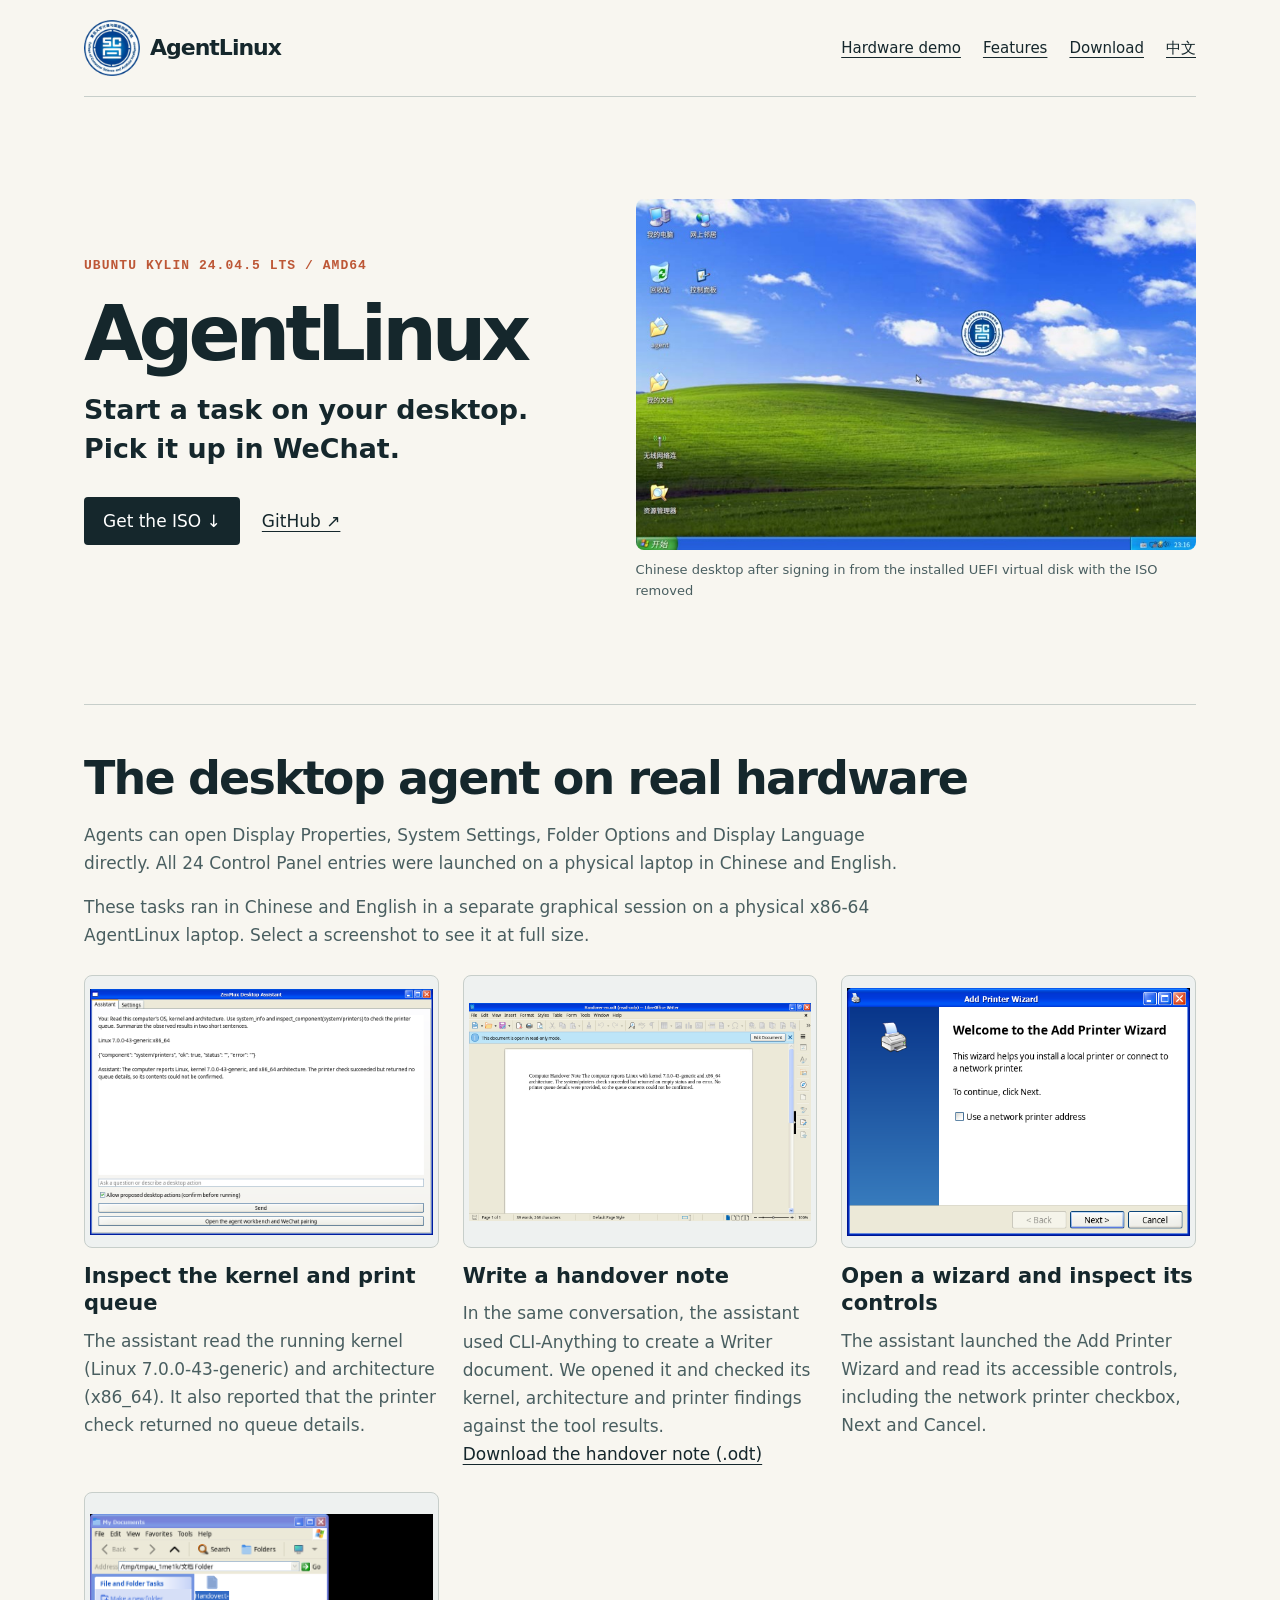
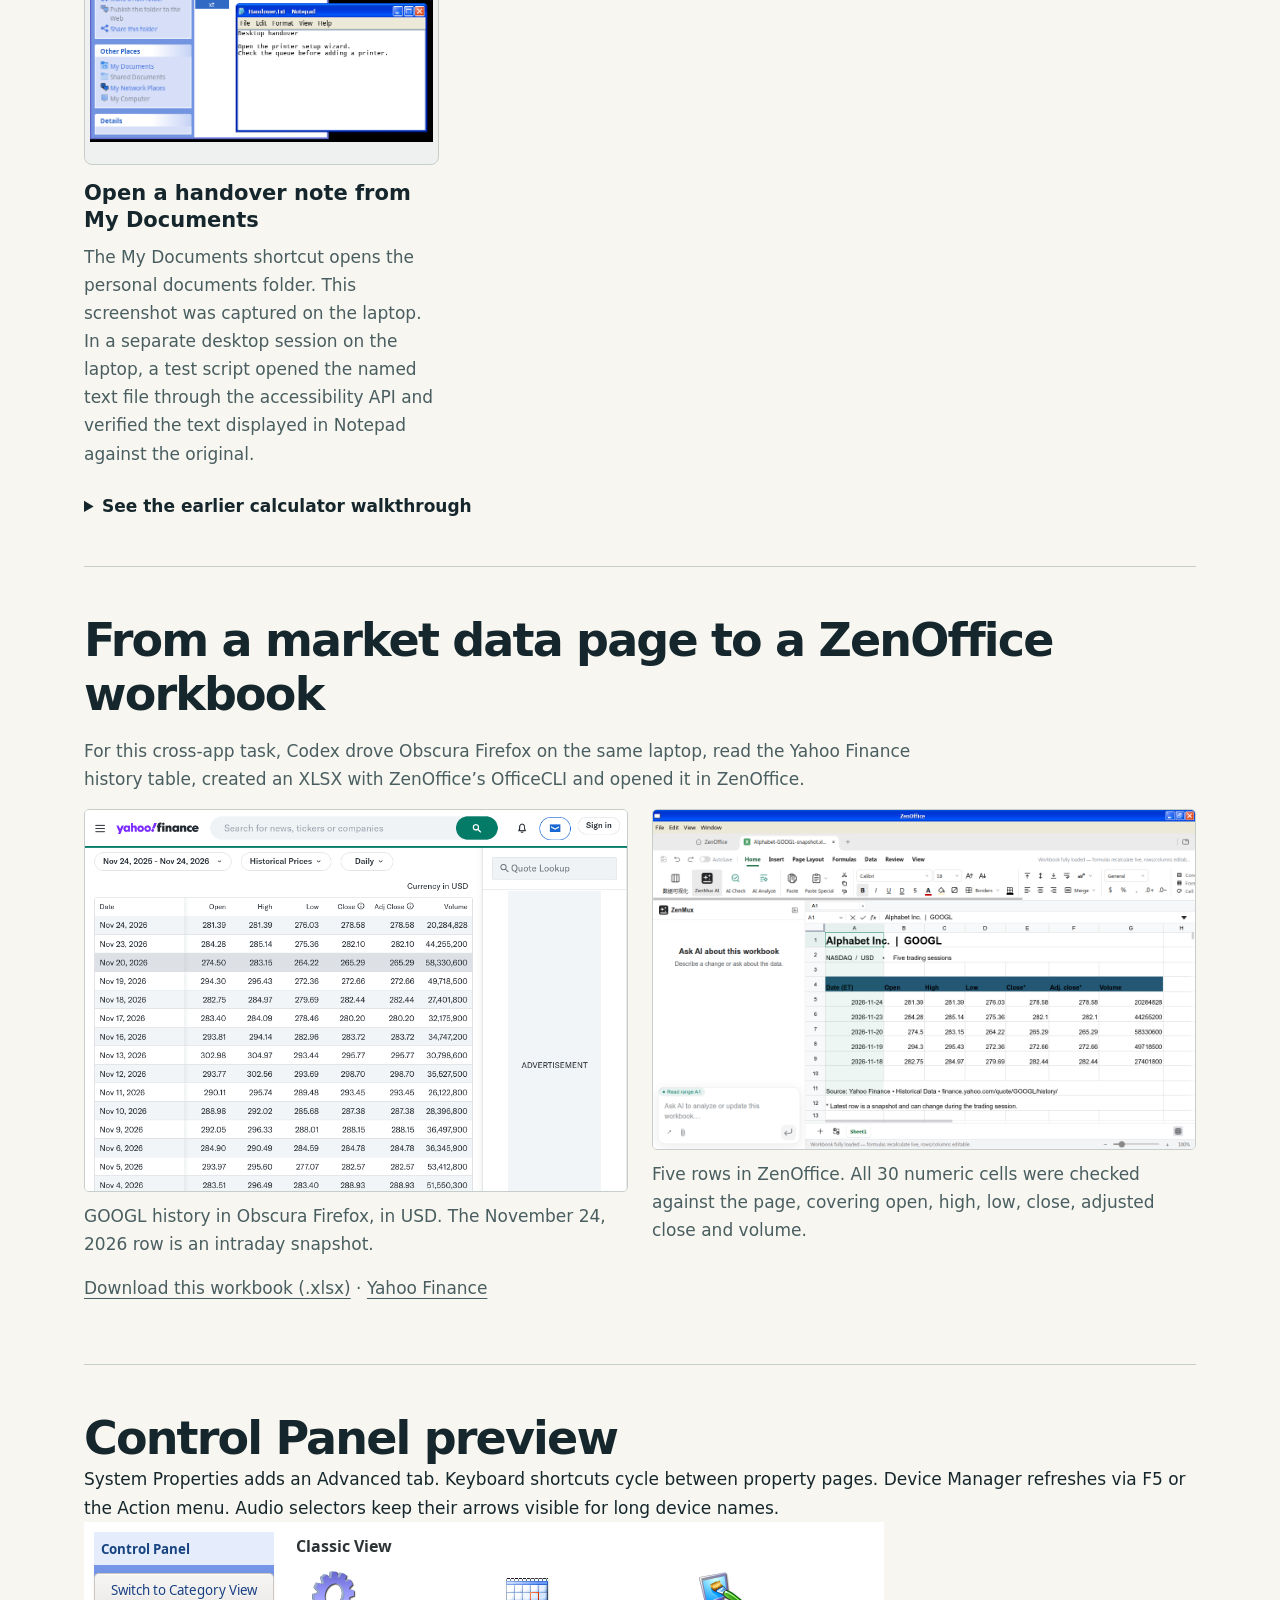
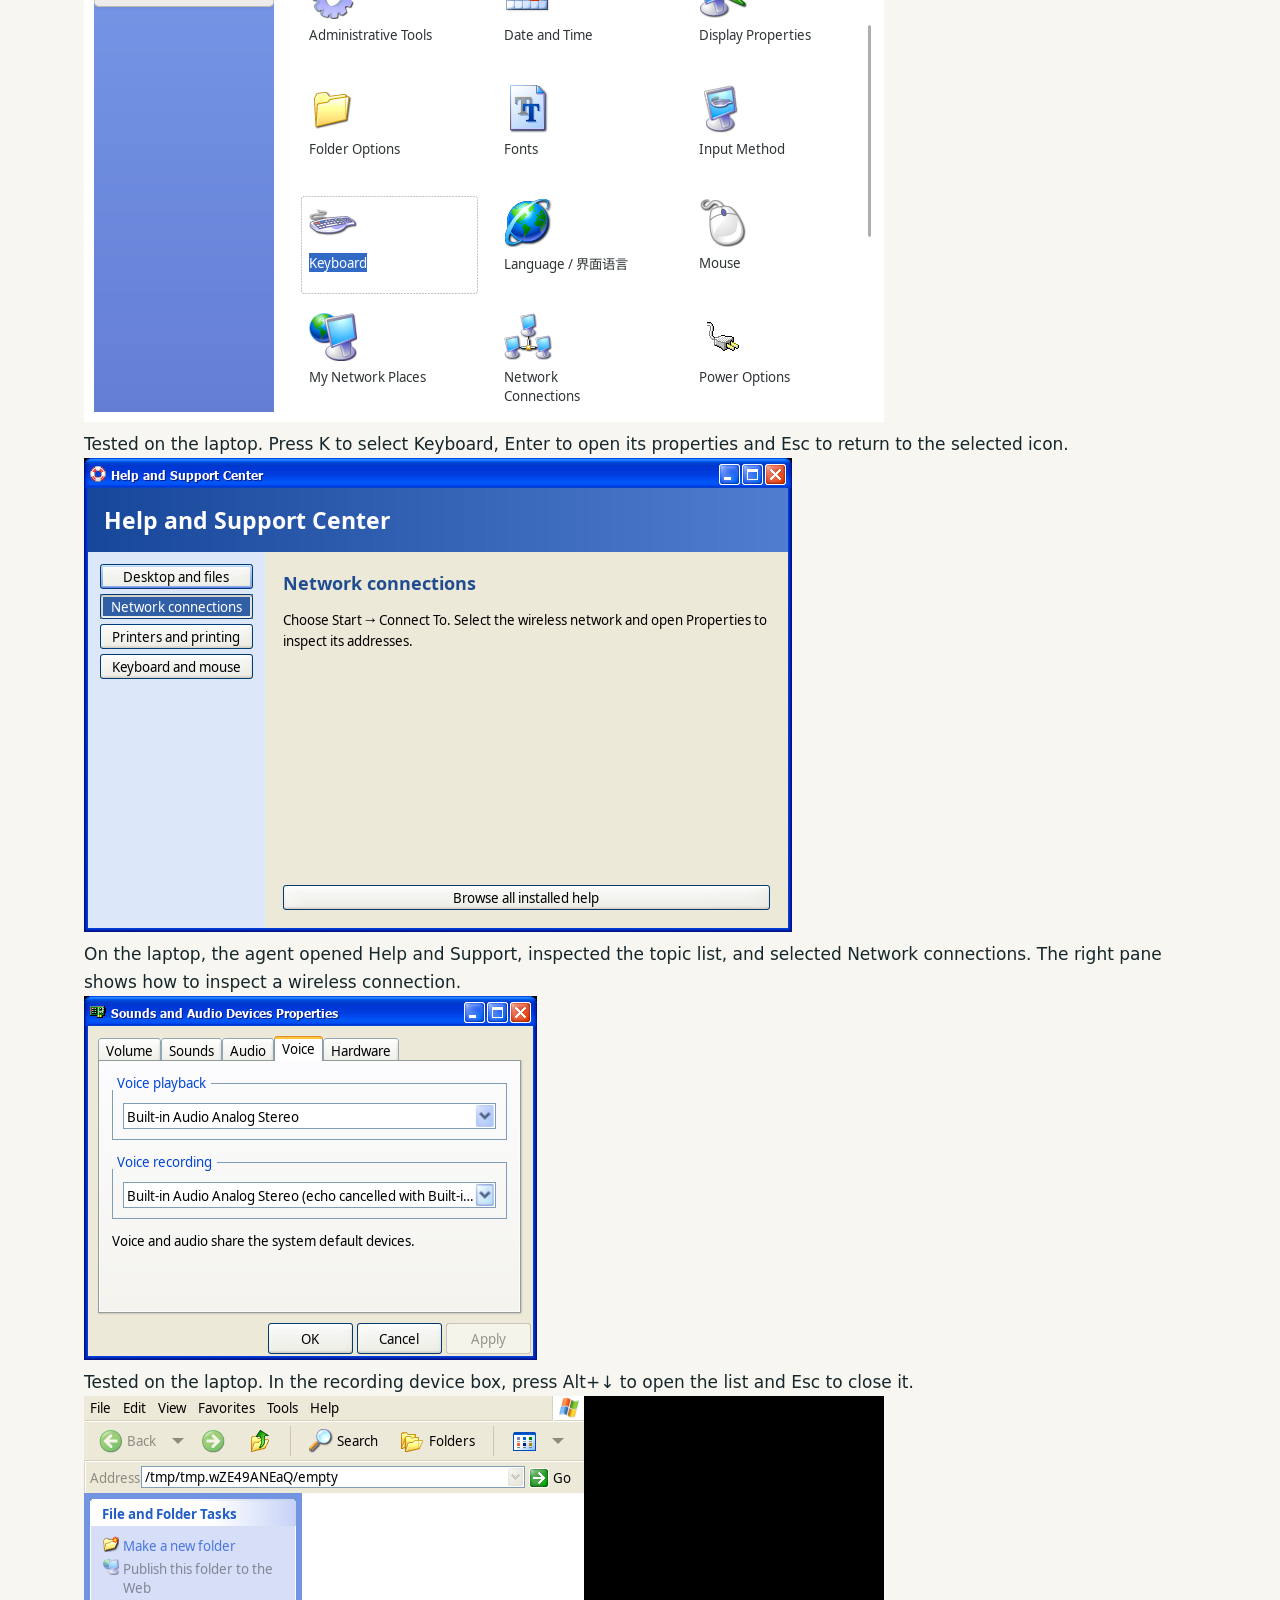
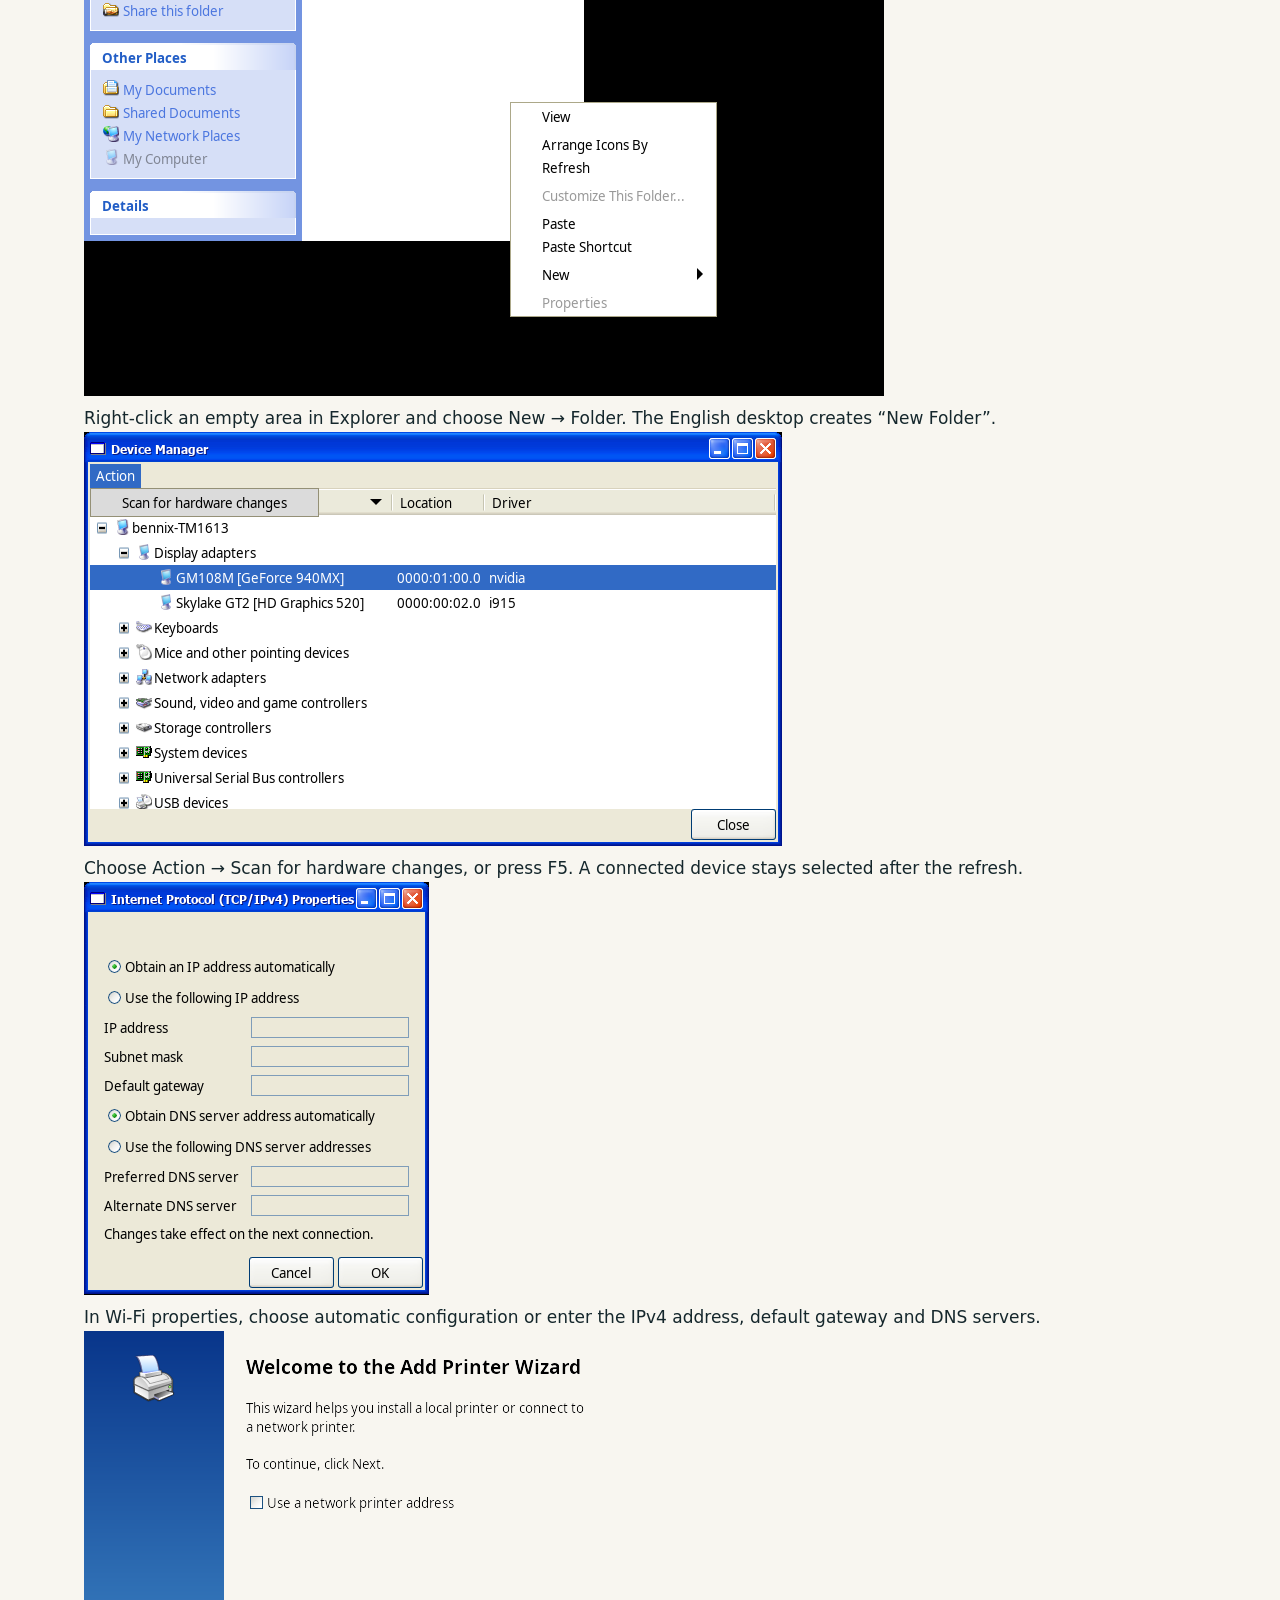
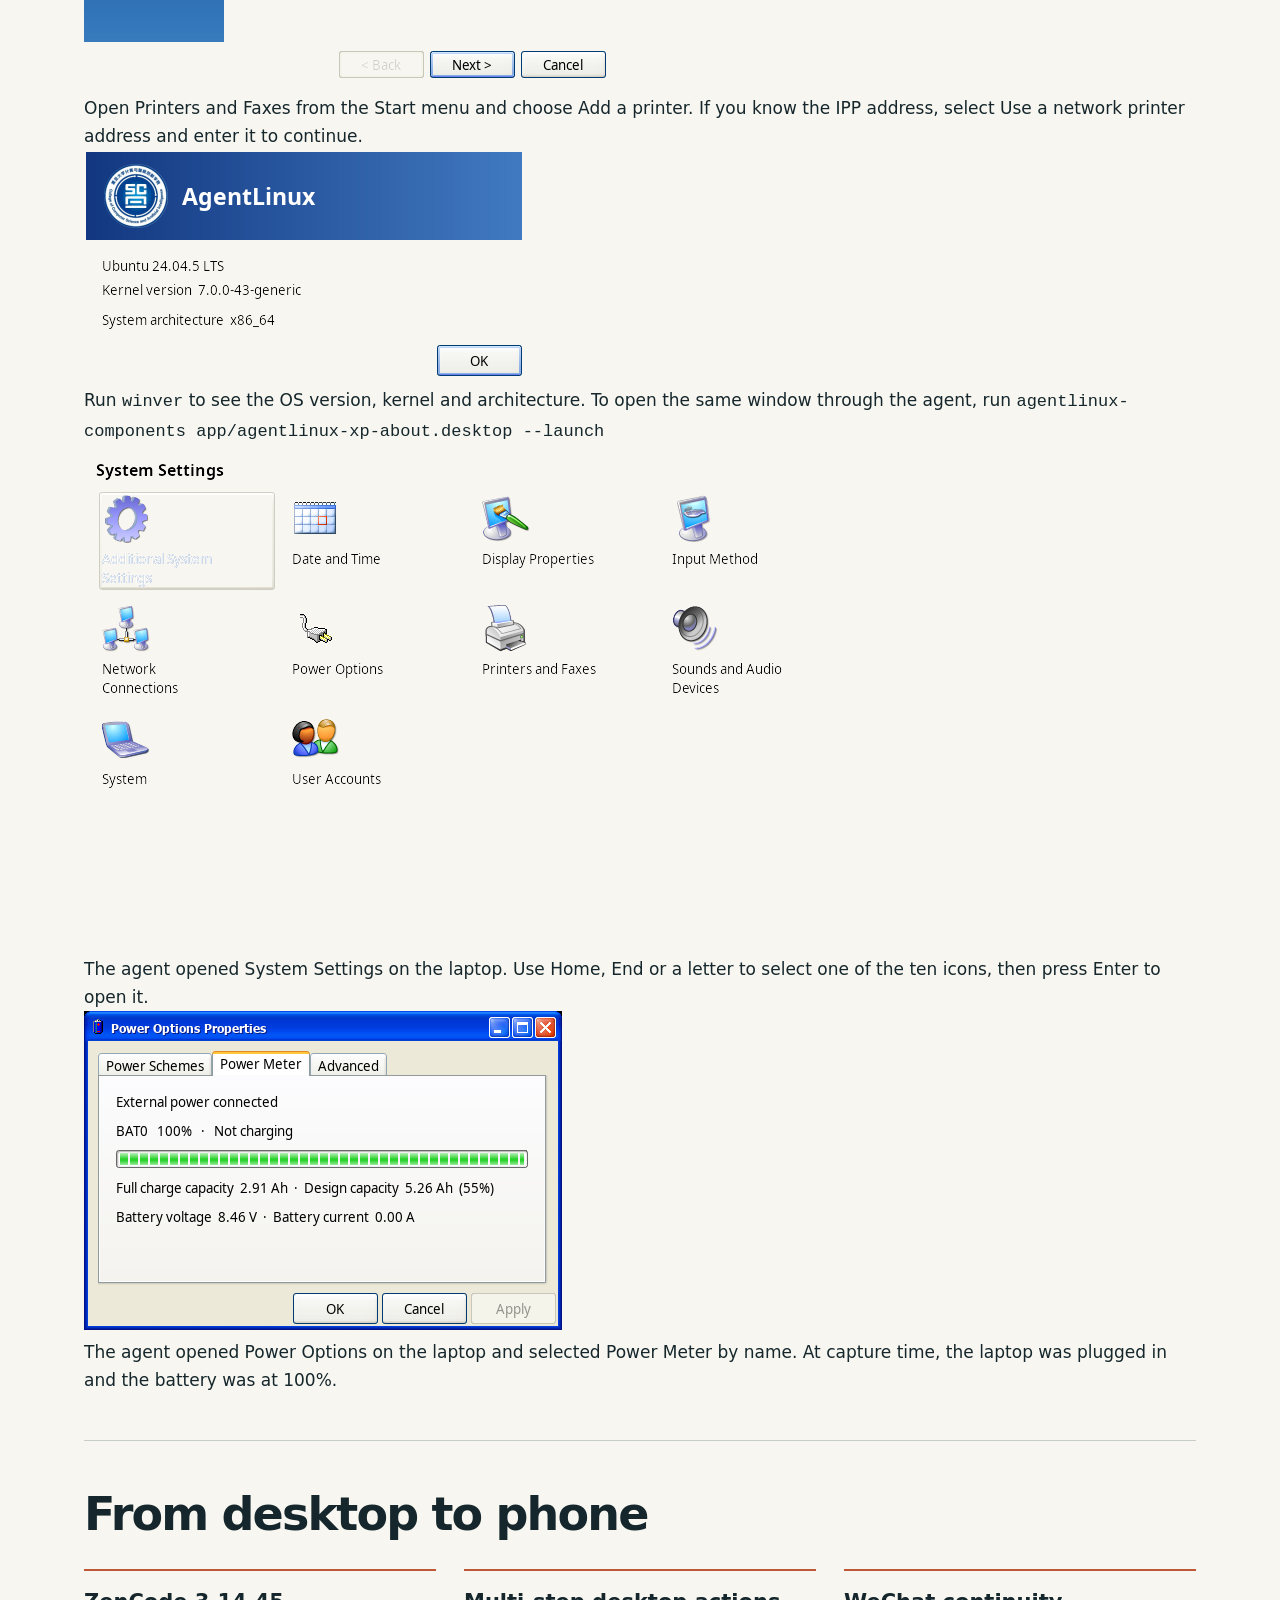
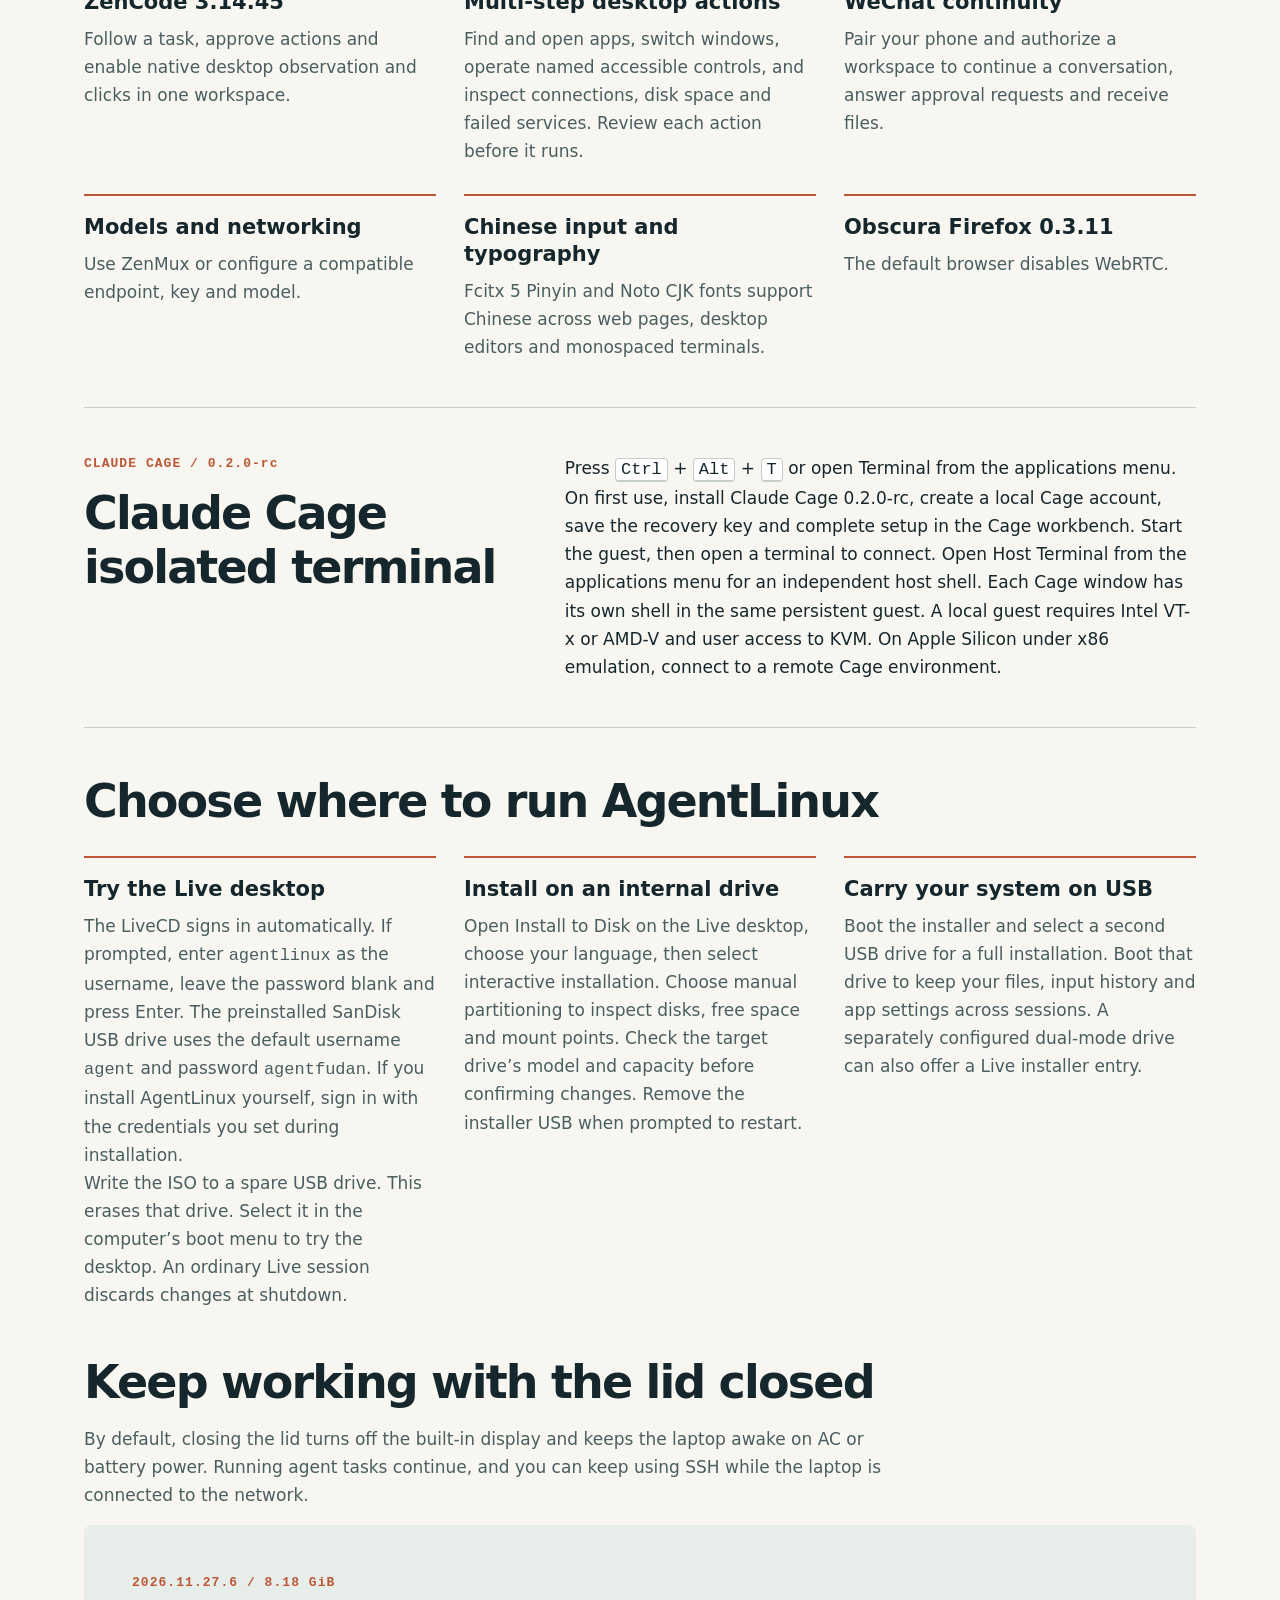
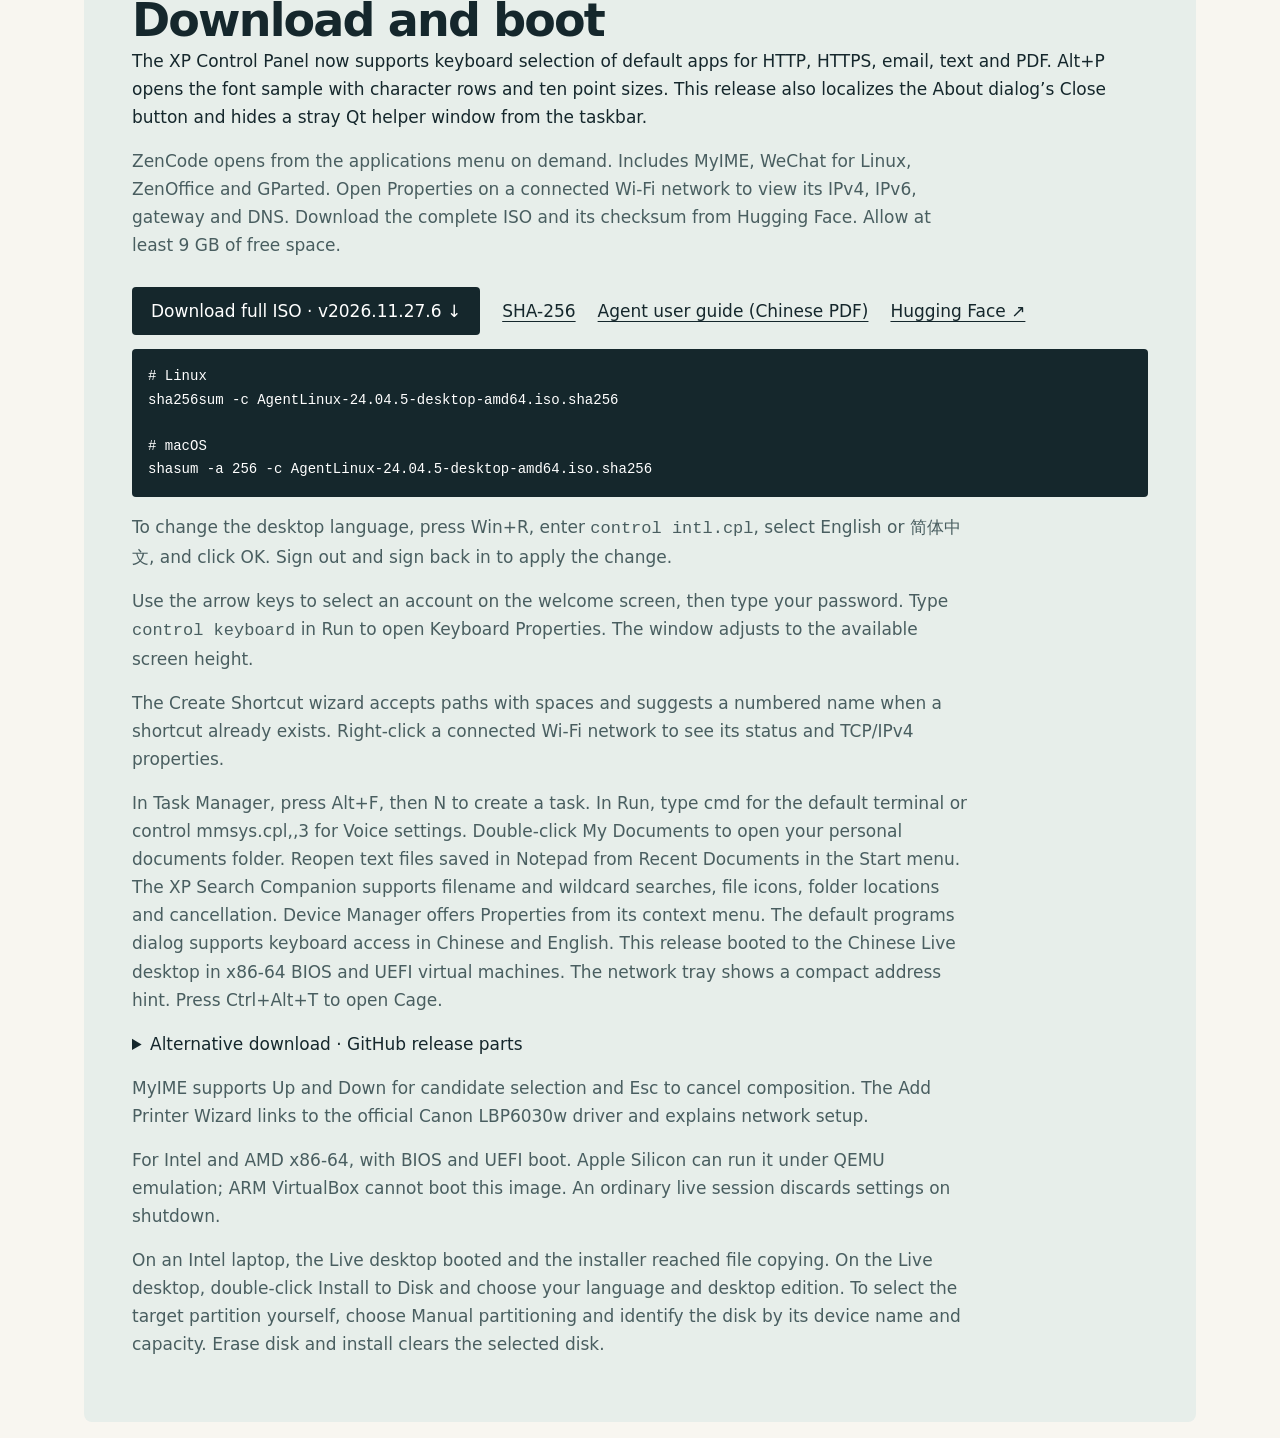
==== commit 57d1c387: "Fix MyIME navigation and document Canon network printer setup" ====
--- a/docs/en.html
+++ b/docs/en.html
@@ -1,5 +1,5 @@
-<!doctype html><html lang="en"><meta charset="utf-8"><meta name="viewport" content="width=device-width, initial-scale=1"><title>AgentLinux · A Linux desktop for agents</title><meta name="description" content="Start a task on your desktop. Pick it up in WeChat. Ubuntu Kylin 24.04.5 LTS · ZenCode 3.14.45"><link rel="icon" type="image/png" href="assets/college-emblem.png"><link rel="stylesheet" href="assets/site.css"><header><nav><a class="brand" href="#top"><img src="assets/college-emblem.png" width="56" height="56" alt="Emblem of Fudan University’s College of Computer Science and Artificial Intelligence">AgentLinux</a><div class="navlinks"><a href="#hardware-demo">Hardware demo</a><a href="#features">Features</a><a href="#download">Download</a><a href="index.html" lang="zh-CN">中文</a></div></nav></header><main id="top"><section class="hero"><div><p class="meta">UBUNTU KYLIN 24.04.5 LTS / AMD64</p><h1>AgentLinux</h1><p class="lead">Start a task on your desktop. Pick it up in WeChat.</p><div class="actions"><a class="button" href="#download">Get the ISO ↓</a><a href="https://github.com/bennix/AgentLinux">GitHub ↗</a></div></div><figure><img src="assets/xp-desktop.jpg" width="800" height="500" style="height:auto" alt="AgentLinux desktop in Chinese with a green Start button and a blue taskbar"><figcaption>Chinese desktop after signing in from the installed UEFI virtual disk with the ISO removed</figcaption></figure></section><section class="section" id="hardware-demo"><h2>The desktop agent on real hardware</h2><p class="details">Agents can open Display Properties, System Settings, Folder Options and Display Language directly. All 24 Control Panel entries were launched on a physical laptop in Chinese and English.</p><p class="details">These tasks ran in Chinese and English in a separate graphical session on a physical x86-64 AgentLinux laptop. Select a screenshot to see it at full size.</p><div class="demo-gallery"><figure><a href="assets/agent/laptop-20261125/en-inspect.png"><img src="assets/agent/laptop-20261125/en-inspect.png" loading="lazy" alt="Inspect the kernel and print queue"></a><figcaption><h3>Inspect the kernel and print queue</h3><p>The assistant read the running kernel (Linux 7.0.0-43-generic) and architecture (x86_64). It also reported that the printer check returned no queue details.</p></figcaption></figure><figure><a href="assets/agent/laptop-20261125/writer-document-en.png"><img src="assets/agent/laptop-20261125/writer-document-en.png" loading="lazy" alt="Write a handover note"></a><figcaption><h3>Write a handover note</h3><p>In the same conversation, the assistant used CLI-Anything to create a Writer document. We opened it and checked its kernel, architecture and printer findings against the tool results.</p><a href="assets/agent/laptop-20261125/Handover-en.odt" download>Download the handover note (.odt)</a></figcaption></figure><figure><a href="assets/agent/laptop-20261125/en-printer-wizard.png"><img src="assets/agent/laptop-20261125/en-printer-wizard.png" loading="lazy" alt="Open a wizard and inspect its controls"></a><figcaption><h3>Open a wizard and inspect its controls</h3><p>The assistant launched the Add Printer Wizard and read its accessible controls, including the network printer checkbox, Next and Cancel.</p></figcaption></figure><figure><a href="assets/agent/laptop-20261125/documents-demo-en_US.png"><img src="assets/agent/laptop-20261125/documents-demo-en_US.png" loading="lazy" alt="Open a handover note from My Documents"></a><figcaption><h3>Open a handover note from My Documents</h3><p>The My Documents shortcut opens the personal documents folder. This screenshot was captured on the laptop.</p><p>In a separate desktop session on the laptop, a test script opened the named text file through the accessibility API and verified the text displayed in Notepad against the original.</p></figcaption></figure></div><details class="earlier-demo"><summary>See the earlier calculator walkthrough</summary><div class="demo-gallery"><figure><a href="assets/agent/confirm-app.png"><img src="assets/agent/confirm-app.png" loading="lazy" alt="The assistant reads the kernel version and architecture, then requests permission to open MATE Calculator by its desktop ID."></a><figcaption><h3>Inspect the OS and launch an app</h3><p>The assistant reads the kernel version and architecture, then requests permission to open MATE Calculator by its desktop ID.</p></figcaption></figure><figure><a href="assets/agent/control.png"><img src="assets/agent/control.png" loading="lazy" alt="The assistant inspects the calculator’s accessible controls. The dialog shows the proposed press of the 6 button."></a><figcaption><h3>Find and press a button</h3><p>The assistant inspects the calculator’s accessible controls. The dialog shows the proposed press of the 6 button.</p></figcaption></figure><figure><a href="assets/agent/calculator.png"><img src="assets/agent/calculator.png" loading="lazy" alt="After the agent activates 6, multiply, 7 and equals, the calculator displays 42."></a><figcaption><h3>Read the result in Calculator</h3><p>After the agent activates 6, multiply, 7 and equals, the calculator displays 42.</p></figcaption></figure></div></details></section><section class="section" id="market-demo"><h2>From a market data page to a ZenOffice workbook</h2><p class="details">For this cross-app task, Codex drove Obscura Firefox on the same laptop, read the Yahoo Finance history table, created an XLSX with ZenOffice’s OfficeCLI and opened it in ZenOffice.</p><div class="market-demo"><figure><a href="assets/agent/laptop-20261125/browser-history.png"><img src="assets/agent/laptop-20261125/browser-history.png" alt="GOOGL history in Obscura Firefox, in USD. The November 24, 2026 row is an intraday snapshot." loading="lazy"></a><figcaption>GOOGL history in Obscura Firefox, in USD. The November 24, 2026 row is an intraday snapshot.</figcaption></figure><figure><a href="assets/agent/laptop-20261125/sheet.png"><img src="assets/agent/laptop-20261125/sheet.png" alt="Five rows in ZenOffice. All 30 numeric cells were checked against the page, covering open, high, low, close, adjusted close and volume." loading="lazy"></a><figcaption>Five rows in ZenOffice. All 30 numeric cells were checked against the page, covering open, high, low, close, adjusted close and volume.</figcaption></figure></div><p class="details"><a href="assets/agent/laptop-20261125/Alphabet-GOOGL-snapshot.xlsx" download>Download this workbook (.xlsx)</a> · <a href="https://finance.yahoo.com/quote/GOOGL/history/">Yahoo Finance</a></p></section><section class="section" id="xp-preview"><h2>Control Panel preview</h2><p>System Properties adds an Advanced tab. Keyboard shortcuts cycle between property pages. Device Manager refreshes via F5 or the Action menu. Audio selectors keep their arrows visible for long device names.</p><figure><a href="assets/xp-control-panel-en_US.png"><img src="assets/xp-control-panel-en_US.png" width="800" height="500" style="max-width:100%;height:auto" loading="lazy" alt="Classic Control Panel on the laptop with the Keyboard icon label highlighted in blue"></a><figcaption>Tested on the laptop. Press K to select Keyboard, Enter to open its properties and Esc to return to the selected icon.</figcaption></figure><figure><a href="assets/xp-help-en_US.png"><img src="assets/xp-help-en_US.png" width="708" height="474" style="max-width:100%;height:auto" alt="The agent has selected Network connections, with the corresponding instructions visible on the right." loading="lazy"></a><figcaption>On the laptop, the agent opened Help and Support, inspected the topic list, and selected Network connections. The right pane shows how to inspect a wireless connection.</figcaption></figure><figure><img src="assets/xp-voice-en_US.png" width="453" height="364" style="max-width:100%;height:auto" loading="lazy" alt="Playback and recording device selectors in XP Voice properties"><figcaption>Tested on the laptop. In the recording device box, press Alt+↓ to open the list and Esc to close it.</figcaption></figure><figure><img src="assets/xp-explorer-en_US.png" width="800" height="600" loading="lazy" style="max-width:100%;height:auto" alt="English Explorer context menu with New and Refresh"><figcaption>Right-click an empty area in Explorer and choose New → Folder. The English desktop creates “New Folder”.</figcaption></figure><figure><img src="assets/xp-device-scan-en_US.png" width="698" height="414" style="max-width:100%;height:auto" loading="lazy" alt="Action menu in Device Manager"><figcaption>Choose Action → Scan for hardware changes, or press F5. A connected device stays selected after the refresh.</figcaption></figure><figure><img src="assets/xp-wifi-en_US.png" width="345" height="413" style="max-width:100%;height:auto" loading="lazy" alt="XP IPv4 properties with automatic IP and DNS server address assignment selected"><figcaption>In Wi-Fi properties, choose automatic configuration or enter the IPv4 address, default gateway and DNS servers.</figcaption></figure><figure><img src="assets/xp-print-wizard-en_US.png" width="530" height="355" style="max-width:100%;height:auto" loading="lazy" alt="Add Printer Wizard with the network address option"><figcaption>Open Printers and Faxes from the Start menu and choose Add a printer. If you know the IPP address, select Use a network printer address and enter it to continue.</figcaption></figure><figure><img src="assets/xp-about-en_US.png" width="440" height="228" loading="lazy" style="max-width:100%;height:auto" alt="About AgentLinux on the laptop"><figcaption>Run <code>winver</code> to see the OS version, kernel and architecture. To open the same window through the agent, run <code>agentlinux-components app/agentlinux-xp-about.desktop --launch</code></figcaption></figure><figure><img src="assets/xp-settings-home-en_US.png" width="776" height="500" loading="lazy" style="max-width:100%;height:auto" alt="System Settings in the XP classic icon view"><figcaption>The agent opened System Settings on the laptop. Use Home, End or a letter to select one of the ten icons, then press Enter to open it.</figcaption></figure><figure><img src="assets/xp-meter-en_US.png" width="478" height="319" loading="lazy" style="max-width:100%;height:auto" alt="XP Power Meter showing external power connected"><figcaption>The agent opened Power Options on the laptop and selected Power Meter by name. At capture time, the laptop was plugged in and the battery was at 100%.</figcaption></figure></section><section id="features" class="section"><h2>From desktop to phone</h2><div class="grid"><article><h3>ZenCode 3.14.45</h3><p>Follow a task, approve actions and enable native desktop observation and clicks in one workspace.</p></article><article><h3>Multi-step desktop actions</h3><p>Find and open apps, switch windows, operate named accessible controls, and inspect connections, disk space and failed services. Review each action before it runs.</p></article><article><h3>WeChat continuity</h3><p>Pair your phone and authorize a workspace to continue a conversation, answer approval requests and receive files.</p></article><article><h3>Models and networking</h3><p>Use ZenMux or configure a compatible endpoint, key and model.</p></article><article><h3>Chinese input and typography</h3><p>Fcitx 5 Pinyin and Noto CJK fonts support Chinese across web pages, desktop editors and monospaced terminals.</p></article><article><h3>Obscura Firefox 0.3.11</h3><p>The default browser disables WebRTC.</p></article></div></section><section id="claude-cage" class="section cage"><div><p class="meta">CLAUDE CAGE / 0.2.0-rc</p><h2>Claude Cage isolated terminal</h2></div><p>Press <kbd>Ctrl</kbd> + <kbd>Alt</kbd> + <kbd>T</kbd> or open Terminal from the applications menu. On first use, install Claude Cage 0.2.0-rc, create a local Cage account, save the recovery key and complete setup in the Cage workbench. Start the guest, then open a terminal to connect. Open Host Terminal from the applications menu for an independent host shell. Each Cage window has its own shell in the same persistent guest. A local guest requires Intel VT-x or AMD-V and user access to KVM. On Apple Silicon under x86 emulation, connect to a remote Cage environment.</p></section><section class="section" id="installation"><h2>Choose where to run AgentLinux</h2><div class="grid"><article><h3>Try the Live desktop</h3><p>The LiveCD signs in automatically. If prompted, enter <code>agentlinux</code> as the username, leave the password blank and press Enter. The preinstalled SanDisk USB drive uses the default username <code>agent</code> and password <code>agentfudan</code>. If you install AgentLinux yourself, sign in with the credentials you set during installation.</p><p>Write the ISO to a spare USB drive. This erases that drive. Select it in the computer’s boot menu to try the desktop. An ordinary Live session discards changes at shutdown.</p></article><article><h3>Install on an internal drive</h3><p>Open Install to Disk on the Live desktop, choose your language, then select interactive installation. Choose manual partitioning to inspect disks, free space and mount points. Check the target drive’s model and capacity before confirming changes. Remove the installer USB when prompted to restart.</p></article><article><h3>Carry your system on USB</h3><p>Boot the installer and select a second USB drive for a full installation. Boot that drive to keep your files, input history and app settings across sessions. A separately configured dual-mode drive can also offer a Live installer entry.</p></article></div></section><section><h2>Keep working with the lid closed</h2><p class="details">By default, closing the lid turns off the built-in display and keeps the laptop awake on AC or battery power. Running agent tasks continue, and you can keep using SSH while the laptop is connected to the network.</p></section><section class="download" id="download"><p class="meta">2026.11.27.5 / 8.18 GiB</p><h2>Download and boot</h2><p>The XP Control Panel now supports keyboard selection of default apps for HTTP, HTTPS, email, text and PDF. Alt+P opens the font sample with character rows and ten point sizes. This release also localizes the About dialog’s Close button and hides a stray Qt helper window from the taskbar.</p><p class="details">ZenCode opens from the applications menu on demand. Includes MyIME, WeChat for Linux, ZenOffice and GParted. Open Properties on a connected Wi-Fi network to view its IPv4, IPv6, gateway and DNS. Download the complete ISO and its checksum from Hugging Face. Allow at least 9 GB of free space.</p><div class="actions"><a class="button" href="https://huggingface.co/datasets/Bennixzp2024/AgentLinux/resolve/v2026.11.27.5/AgentLinux-24.04.5-desktop-amd64.iso?download=true">Download full ISO · v2026.11.27.5 ↓</a><a href="https://huggingface.co/datasets/Bennixzp2024/AgentLinux/resolve/v2026.11.27.5/AgentLinux-24.04.5-desktop-amd64.iso.sha256?download=true">SHA-256</a><a href="manual/agent-guide.pdf" hreflang="zh-CN">Agent user guide (Chinese PDF)</a><a href="https://huggingface.co/datasets/Bennixzp2024/AgentLinux">Hugging Face ↗</a></div><pre># Linux
+<!doctype html><html lang="en"><meta charset="utf-8"><meta name="viewport" content="width=device-width, initial-scale=1"><title>AgentLinux · A Linux desktop for agents</title><meta name="description" content="Start a task on your desktop. Pick it up in WeChat. Ubuntu Kylin 24.04.5 LTS · ZenCode 3.14.45"><link rel="icon" type="image/png" href="assets/college-emblem.png"><link rel="stylesheet" href="assets/site.css"><header><nav><a class="brand" href="#top"><img src="assets/college-emblem.png" width="56" height="56" alt="Emblem of Fudan University’s College of Computer Science and Artificial Intelligence">AgentLinux</a><div class="navlinks"><a href="#hardware-demo">Hardware demo</a><a href="#features">Features</a><a href="#download">Download</a><a href="index.html" lang="zh-CN">中文</a></div></nav></header><main id="top"><section class="hero"><div><p class="meta">UBUNTU KYLIN 24.04.5 LTS / AMD64</p><h1>AgentLinux</h1><p class="lead">Start a task on your desktop. Pick it up in WeChat.</p><div class="actions"><a class="button" href="#download">Get the ISO ↓</a><a href="https://github.com/bennix/AgentLinux">GitHub ↗</a></div></div><figure><img src="assets/xp-desktop.jpg" width="800" height="500" style="height:auto" alt="AgentLinux desktop in Chinese with a green Start button and a blue taskbar"><figcaption>Chinese desktop after signing in from the installed UEFI virtual disk with the ISO removed</figcaption></figure></section><section class="section" id="hardware-demo"><h2>The desktop agent on real hardware</h2><p class="details">Agents can open Display Properties, System Settings, Folder Options and Display Language directly. All 24 Control Panel entries were launched on a physical laptop in Chinese and English.</p><p class="details">These tasks ran in Chinese and English in a separate graphical session on a physical x86-64 AgentLinux laptop. Select a screenshot to see it at full size.</p><div class="demo-gallery"><figure><a href="assets/agent/laptop-20261125/en-inspect.png"><img src="assets/agent/laptop-20261125/en-inspect.png" loading="lazy" alt="Inspect the kernel and print queue"></a><figcaption><h3>Inspect the kernel and print queue</h3><p>The assistant read the running kernel (Linux 7.0.0-43-generic) and architecture (x86_64). It also reported that the printer check returned no queue details.</p></figcaption></figure><figure><a href="assets/agent/laptop-20261125/writer-document-en.png"><img src="assets/agent/laptop-20261125/writer-document-en.png" loading="lazy" alt="Write a handover note"></a><figcaption><h3>Write a handover note</h3><p>In the same conversation, the assistant used CLI-Anything to create a Writer document. We opened it and checked its kernel, architecture and printer findings against the tool results.</p><a href="assets/agent/laptop-20261125/Handover-en.odt" download>Download the handover note (.odt)</a></figcaption></figure><figure><a href="assets/agent/laptop-20261125/en-printer-wizard.png"><img src="assets/agent/laptop-20261125/en-printer-wizard.png" loading="lazy" alt="Open a wizard and inspect its controls"></a><figcaption><h3>Open a wizard and inspect its controls</h3><p>The assistant launched the Add Printer Wizard and read its accessible controls, including the network printer checkbox, Next and Cancel.</p></figcaption></figure><figure><a href="assets/agent/laptop-20261125/documents-demo-en_US.png"><img src="assets/agent/laptop-20261125/documents-demo-en_US.png" loading="lazy" alt="Open a handover note from My Documents"></a><figcaption><h3>Open a handover note from My Documents</h3><p>The My Documents shortcut opens the personal documents folder. This screenshot was captured on the laptop.</p><p>In a separate desktop session on the laptop, a test script opened the named text file through the accessibility API and verified the text displayed in Notepad against the original.</p></figcaption></figure></div><details class="earlier-demo"><summary>See the earlier calculator walkthrough</summary><div class="demo-gallery"><figure><a href="assets/agent/confirm-app.png"><img src="assets/agent/confirm-app.png" loading="lazy" alt="The assistant reads the kernel version and architecture, then requests permission to open MATE Calculator by its desktop ID."></a><figcaption><h3>Inspect the OS and launch an app</h3><p>The assistant reads the kernel version and architecture, then requests permission to open MATE Calculator by its desktop ID.</p></figcaption></figure><figure><a href="assets/agent/control.png"><img src="assets/agent/control.png" loading="lazy" alt="The assistant inspects the calculator’s accessible controls. The dialog shows the proposed press of the 6 button."></a><figcaption><h3>Find and press a button</h3><p>The assistant inspects the calculator’s accessible controls. The dialog shows the proposed press of the 6 button.</p></figcaption></figure><figure><a href="assets/agent/calculator.png"><img src="assets/agent/calculator.png" loading="lazy" alt="After the agent activates 6, multiply, 7 and equals, the calculator displays 42."></a><figcaption><h3>Read the result in Calculator</h3><p>After the agent activates 6, multiply, 7 and equals, the calculator displays 42.</p></figcaption></figure></div></details></section><section class="section" id="market-demo"><h2>From a market data page to a ZenOffice workbook</h2><p class="details">For this cross-app task, Codex drove Obscura Firefox on the same laptop, read the Yahoo Finance history table, created an XLSX with ZenOffice’s OfficeCLI and opened it in ZenOffice.</p><div class="market-demo"><figure><a href="assets/agent/laptop-20261125/browser-history.png"><img src="assets/agent/laptop-20261125/browser-history.png" alt="GOOGL history in Obscura Firefox, in USD. The November 24, 2026 row is an intraday snapshot." loading="lazy"></a><figcaption>GOOGL history in Obscura Firefox, in USD. The November 24, 2026 row is an intraday snapshot.</figcaption></figure><figure><a href="assets/agent/laptop-20261125/sheet.png"><img src="assets/agent/laptop-20261125/sheet.png" alt="Five rows in ZenOffice. All 30 numeric cells were checked against the page, covering open, high, low, close, adjusted close and volume." loading="lazy"></a><figcaption>Five rows in ZenOffice. All 30 numeric cells were checked against the page, covering open, high, low, close, adjusted close and volume.</figcaption></figure></div><p class="details"><a href="assets/agent/laptop-20261125/Alphabet-GOOGL-snapshot.xlsx" download>Download this workbook (.xlsx)</a> · <a href="https://finance.yahoo.com/quote/GOOGL/history/">Yahoo Finance</a></p></section><section class="section" id="xp-preview"><h2>Control Panel preview</h2><p>System Properties adds an Advanced tab. Keyboard shortcuts cycle between property pages. Device Manager refreshes via F5 or the Action menu. Audio selectors keep their arrows visible for long device names.</p><figure><a href="assets/xp-control-panel-en_US.png"><img src="assets/xp-control-panel-en_US.png" width="800" height="500" style="max-width:100%;height:auto" loading="lazy" alt="Classic Control Panel on the laptop with the Keyboard icon label highlighted in blue"></a><figcaption>Tested on the laptop. Press K to select Keyboard, Enter to open its properties and Esc to return to the selected icon.</figcaption></figure><figure><a href="assets/xp-help-en_US.png"><img src="assets/xp-help-en_US.png" width="708" height="474" style="max-width:100%;height:auto" alt="The agent has selected Network connections, with the corresponding instructions visible on the right." loading="lazy"></a><figcaption>On the laptop, the agent opened Help and Support, inspected the topic list, and selected Network connections. The right pane shows how to inspect a wireless connection.</figcaption></figure><figure><img src="assets/xp-voice-en_US.png" width="453" height="364" style="max-width:100%;height:auto" loading="lazy" alt="Playback and recording device selectors in XP Voice properties"><figcaption>Tested on the laptop. In the recording device box, press Alt+↓ to open the list and Esc to close it.</figcaption></figure><figure><img src="assets/xp-explorer-en_US.png" width="800" height="600" loading="lazy" style="max-width:100%;height:auto" alt="English Explorer context menu with New and Refresh"><figcaption>Right-click an empty area in Explorer and choose New → Folder. The English desktop creates “New Folder”.</figcaption></figure><figure><img src="assets/xp-device-scan-en_US.png" width="698" height="414" style="max-width:100%;height:auto" loading="lazy" alt="Action menu in Device Manager"><figcaption>Choose Action → Scan for hardware changes, or press F5. A connected device stays selected after the refresh.</figcaption></figure><figure><img src="assets/xp-wifi-en_US.png" width="345" height="413" style="max-width:100%;height:auto" loading="lazy" alt="XP IPv4 properties with automatic IP and DNS server address assignment selected"><figcaption>In Wi-Fi properties, choose automatic configuration or enter the IPv4 address, default gateway and DNS servers.</figcaption></figure><figure><img src="assets/xp-print-wizard-en_US.png" width="530" height="355" style="max-width:100%;height:auto" loading="lazy" alt="Add Printer Wizard with the network address option"><figcaption>Open Printers and Faxes from the Start menu and choose Add a printer. If you know the IPP address, select Use a network printer address and enter it to continue.</figcaption></figure><figure><img src="assets/xp-about-en_US.png" width="440" height="228" loading="lazy" style="max-width:100%;height:auto" alt="About AgentLinux on the laptop"><figcaption>Run <code>winver</code> to see the OS version, kernel and architecture. To open the same window through the agent, run <code>agentlinux-components app/agentlinux-xp-about.desktop --launch</code></figcaption></figure><figure><img src="assets/xp-settings-home-en_US.png" width="776" height="500" loading="lazy" style="max-width:100%;height:auto" alt="System Settings in the XP classic icon view"><figcaption>The agent opened System Settings on the laptop. Use Home, End or a letter to select one of the ten icons, then press Enter to open it.</figcaption></figure><figure><img src="assets/xp-meter-en_US.png" width="478" height="319" loading="lazy" style="max-width:100%;height:auto" alt="XP Power Meter showing external power connected"><figcaption>The agent opened Power Options on the laptop and selected Power Meter by name. At capture time, the laptop was plugged in and the battery was at 100%.</figcaption></figure></section><section id="features" class="section"><h2>From desktop to phone</h2><div class="grid"><article><h3>ZenCode 3.14.45</h3><p>Follow a task, approve actions and enable native desktop observation and clicks in one workspace.</p></article><article><h3>Multi-step desktop actions</h3><p>Find and open apps, switch windows, operate named accessible controls, and inspect connections, disk space and failed services. Review each action before it runs.</p></article><article><h3>WeChat continuity</h3><p>Pair your phone and authorize a workspace to continue a conversation, answer approval requests and receive files.</p></article><article><h3>Models and networking</h3><p>Use ZenMux or configure a compatible endpoint, key and model.</p></article><article><h3>Chinese input and typography</h3><p>Fcitx 5 Pinyin and Noto CJK fonts support Chinese across web pages, desktop editors and monospaced terminals.</p></article><article><h3>Obscura Firefox 0.3.11</h3><p>The default browser disables WebRTC.</p></article></div></section><section id="claude-cage" class="section cage"><div><p class="meta">CLAUDE CAGE / 0.2.0-rc</p><h2>Claude Cage isolated terminal</h2></div><p>Press <kbd>Ctrl</kbd> + <kbd>Alt</kbd> + <kbd>T</kbd> or open Terminal from the applications menu. On first use, install Claude Cage 0.2.0-rc, create a local Cage account, save the recovery key and complete setup in the Cage workbench. Start the guest, then open a terminal to connect. Open Host Terminal from the applications menu for an independent host shell. Each Cage window has its own shell in the same persistent guest. A local guest requires Intel VT-x or AMD-V and user access to KVM. On Apple Silicon under x86 emulation, connect to a remote Cage environment.</p></section><section class="section" id="installation"><h2>Choose where to run AgentLinux</h2><div class="grid"><article><h3>Try the Live desktop</h3><p>The LiveCD signs in automatically. If prompted, enter <code>agentlinux</code> as the username, leave the password blank and press Enter. The preinstalled SanDisk USB drive uses the default username <code>agent</code> and password <code>agentfudan</code>. If you install AgentLinux yourself, sign in with the credentials you set during installation.</p><p>Write the ISO to a spare USB drive. This erases that drive. Select it in the computer’s boot menu to try the desktop. An ordinary Live session discards changes at shutdown.</p></article><article><h3>Install on an internal drive</h3><p>Open Install to Disk on the Live desktop, choose your language, then select interactive installation. Choose manual partitioning to inspect disks, free space and mount points. Check the target drive’s model and capacity before confirming changes. Remove the installer USB when prompted to restart.</p></article><article><h3>Carry your system on USB</h3><p>Boot the installer and select a second USB drive for a full installation. Boot that drive to keep your files, input history and app settings across sessions. A separately configured dual-mode drive can also offer a Live installer entry.</p></article></div></section><section><h2>Keep working with the lid closed</h2><p class="details">By default, closing the lid turns off the built-in display and keeps the laptop awake on AC or battery power. Running agent tasks continue, and you can keep using SSH while the laptop is connected to the network.</p></section><section class="download" id="download"><p class="meta">2026.11.27.6 / 8.18 GiB</p><h2>Download and boot</h2><p>The XP Control Panel now supports keyboard selection of default apps for HTTP, HTTPS, email, text and PDF. Alt+P opens the font sample with character rows and ten point sizes. This release also localizes the About dialog’s Close button and hides a stray Qt helper window from the taskbar.</p><p class="details">ZenCode opens from the applications menu on demand. Includes MyIME, WeChat for Linux, ZenOffice and GParted. Open Properties on a connected Wi-Fi network to view its IPv4, IPv6, gateway and DNS. Download the complete ISO and its checksum from Hugging Face. Allow at least 9 GB of free space.</p><div class="actions"><a class="button" href="https://huggingface.co/datasets/Bennixzp2024/AgentLinux/resolve/v2026.11.27.6/AgentLinux-24.04.5-desktop-amd64.iso?download=true">Download full ISO · v2026.11.27.6 ↓</a><a href="https://huggingface.co/datasets/Bennixzp2024/AgentLinux/resolve/v2026.11.27.6/AgentLinux-24.04.5-desktop-amd64.iso.sha256?download=true">SHA-256</a><a href="manual/agent-guide.pdf" hreflang="zh-CN">Agent user guide (Chinese PDF)</a><a href="https://huggingface.co/datasets/Bennixzp2024/AgentLinux">Hugging Face ↗</a></div><pre># Linux
 sha256sum -c AgentLinux-24.04.5-desktop-amd64.iso.sha256
 
 # macOS
-shasum -a 256 -c AgentLinux-24.04.5-desktop-amd64.iso.sha256</pre><p class="details">To change the desktop language, press Win+R, enter <code>control intl.cpl</code>, select English or 简体中文, and click OK. Sign out and sign back in to apply the change.</p><p class="details">Use the arrow keys to select an account on the welcome screen, then type your password. Type <code>control keyboard</code> in Run to open Keyboard Properties. The window adjusts to the available screen height.</p><p class="details">The Create Shortcut wizard accepts paths with spaces and suggests a numbered name when a shortcut already exists. Right-click a connected Wi-Fi network to see its status and TCP/IPv4 properties.</p><p class="details">In Task Manager, press Alt+F, then N to create a task. In Run, type cmd for the default terminal or control mmsys.cpl,,3 for Voice settings. Double-click My Documents to open your personal documents folder. Reopen text files saved in Notepad from Recent Documents in the Start menu. The XP Search Companion supports filename and wildcard searches, file icons, folder locations and cancellation. Device Manager offers Properties from its context menu. The default programs dialog supports keyboard access in Chinese and English. This release booted to the Chinese Live desktop in x86-64 BIOS and UEFI virtual machines. The network tray shows a compact address hint. Press Ctrl+Alt+T to open Cage.</p><details><summary>Alternative download · GitHub release parts</summary><p class="details">Run the Python 3 downloader to resume, join and verify all 33 parts.</p><div class="actions"><a href="https://github.com/bennix/AgentLinux/releases/download/v2026.11.27.5/download-iso.py">Download assembly script</a><a href="https://github.com/bennix/AgentLinux/releases/tag/v2026.11.27.5">All release parts ↗</a></div><pre>python3 download-iso.py</pre></details><p class="details">Control Panel uses plain-language startup messages and records diagnostic details in the system log.</p><p class="details">For Intel and AMD x86-64, with BIOS and UEFI boot. Apple Silicon can run it under QEMU emulation; ARM VirtualBox cannot boot this image. An ordinary live session discards settings on shutdown.</p><p class="details">On an Intel laptop, the Live desktop booted and the installer reached file copying. On the Live desktop, double-click Install to Disk and choose your language and desktop edition. To select the target partition yourself, choose Manual partitioning and identify the disk by its device name and capacity. Erase disk and install clears the selected disk.</p></section></main></html>+shasum -a 256 -c AgentLinux-24.04.5-desktop-amd64.iso.sha256</pre><p class="details">To change the desktop language, press Win+R, enter <code>control intl.cpl</code>, select English or 简体中文, and click OK. Sign out and sign back in to apply the change.</p><p class="details">Use the arrow keys to select an account on the welcome screen, then type your password. Type <code>control keyboard</code> in Run to open Keyboard Properties. The window adjusts to the available screen height.</p><p class="details">The Create Shortcut wizard accepts paths with spaces and suggests a numbered name when a shortcut already exists. Right-click a connected Wi-Fi network to see its status and TCP/IPv4 properties.</p><p class="details">In Task Manager, press Alt+F, then N to create a task. In Run, type cmd for the default terminal or control mmsys.cpl,,3 for Voice settings. Double-click My Documents to open your personal documents folder. Reopen text files saved in Notepad from Recent Documents in the Start menu. The XP Search Companion supports filename and wildcard searches, file icons, folder locations and cancellation. Device Manager offers Properties from its context menu. The default programs dialog supports keyboard access in Chinese and English. This release booted to the Chinese Live desktop in x86-64 BIOS and UEFI virtual machines. The network tray shows a compact address hint. Press Ctrl+Alt+T to open Cage.</p><details><summary>Alternative download · GitHub release parts</summary><p class="details">Run the Python 3 downloader to resume, join and verify all 33 parts.</p><div class="actions"><a href="https://github.com/bennix/AgentLinux/releases/download/v2026.11.27.6/download-iso.py">Download assembly script</a><a href="https://github.com/bennix/AgentLinux/releases/tag/v2026.11.27.6">All release parts ↗</a></div><pre>python3 download-iso.py</pre></details><p class="details">MyIME supports Up and Down for candidate selection and Esc to cancel composition. The Add Printer Wizard links to the official Canon LBP6030w driver and explains network setup.</p><p class="details">For Intel and AMD x86-64, with BIOS and UEFI boot. Apple Silicon can run it under QEMU emulation; ARM VirtualBox cannot boot this image. An ordinary live session discards settings on shutdown.</p><p class="details">On an Intel laptop, the Live desktop booted and the installer reached file copying. On the Live desktop, double-click Install to Disk and choose your language and desktop edition. To select the target partition yourself, choose Manual partitioning and identify the disk by its device name and capacity. Erase disk and install clears the selected disk.</p></section></main></html>
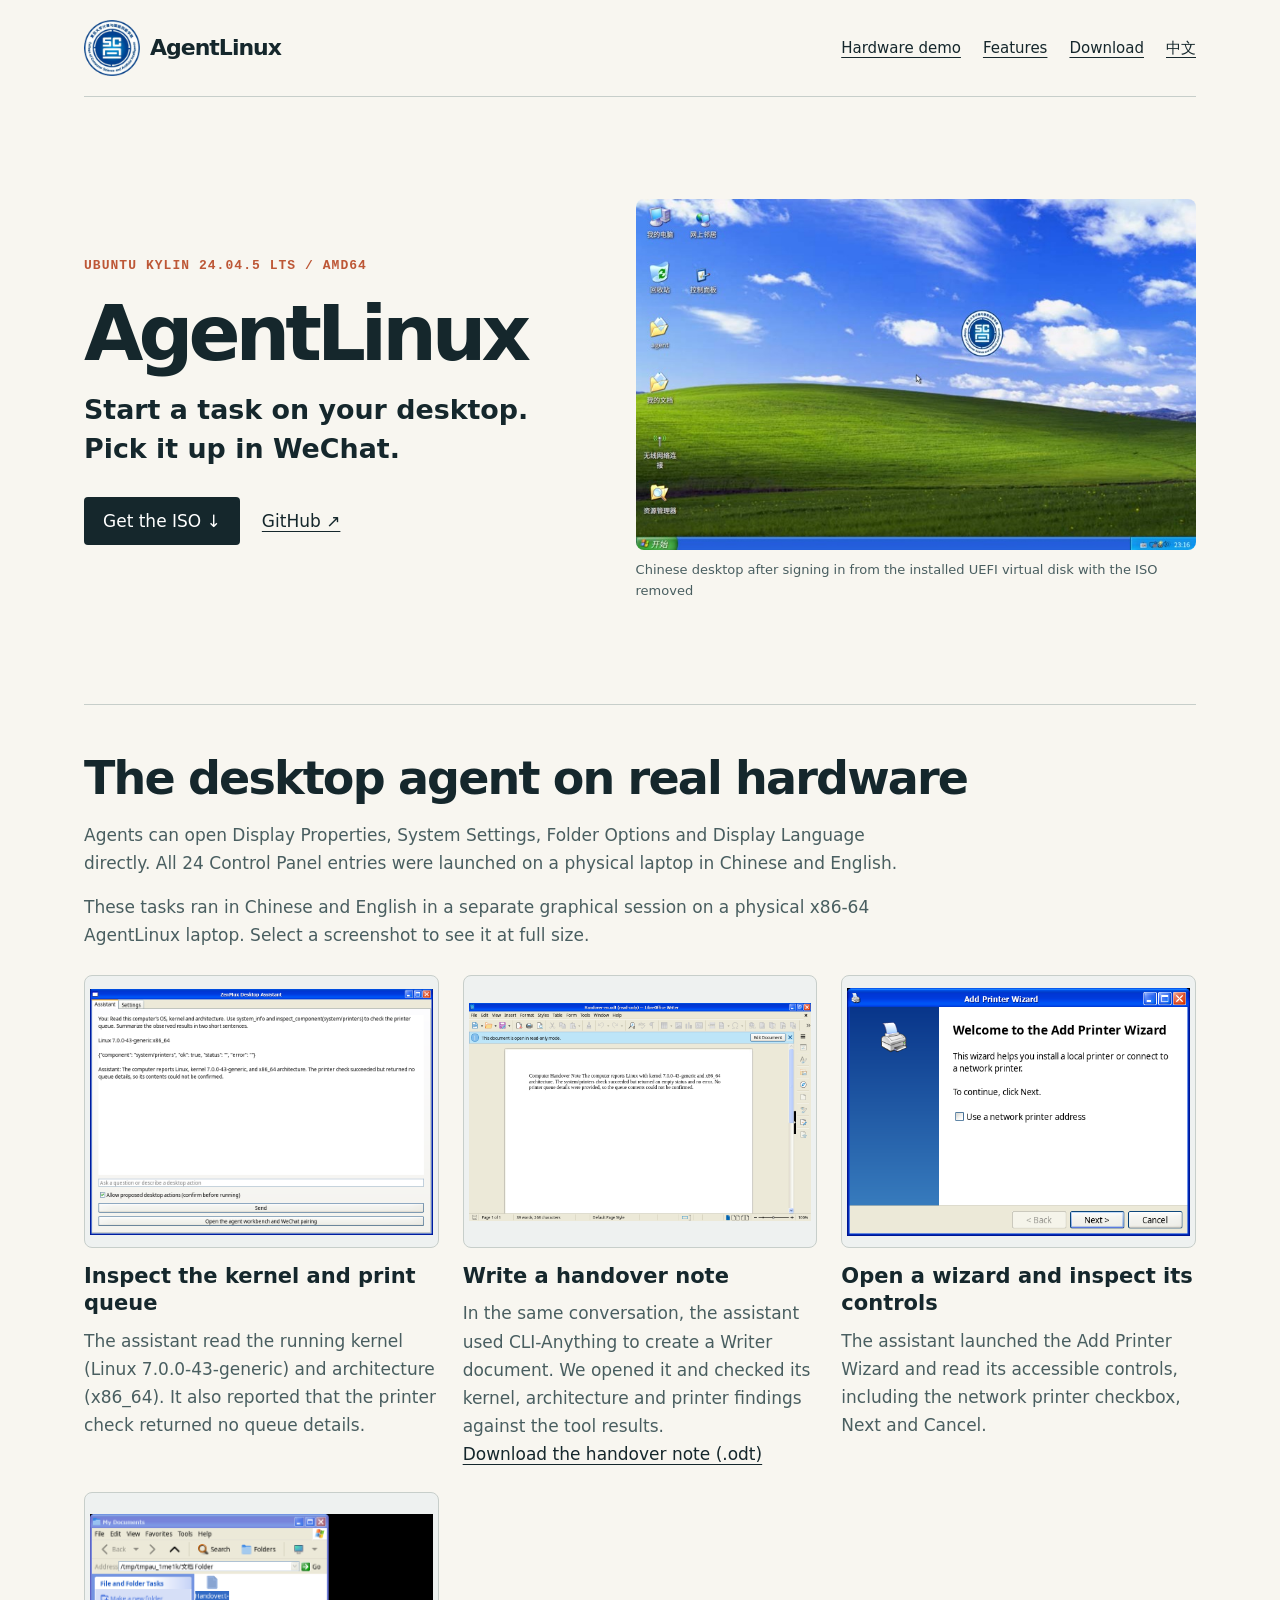
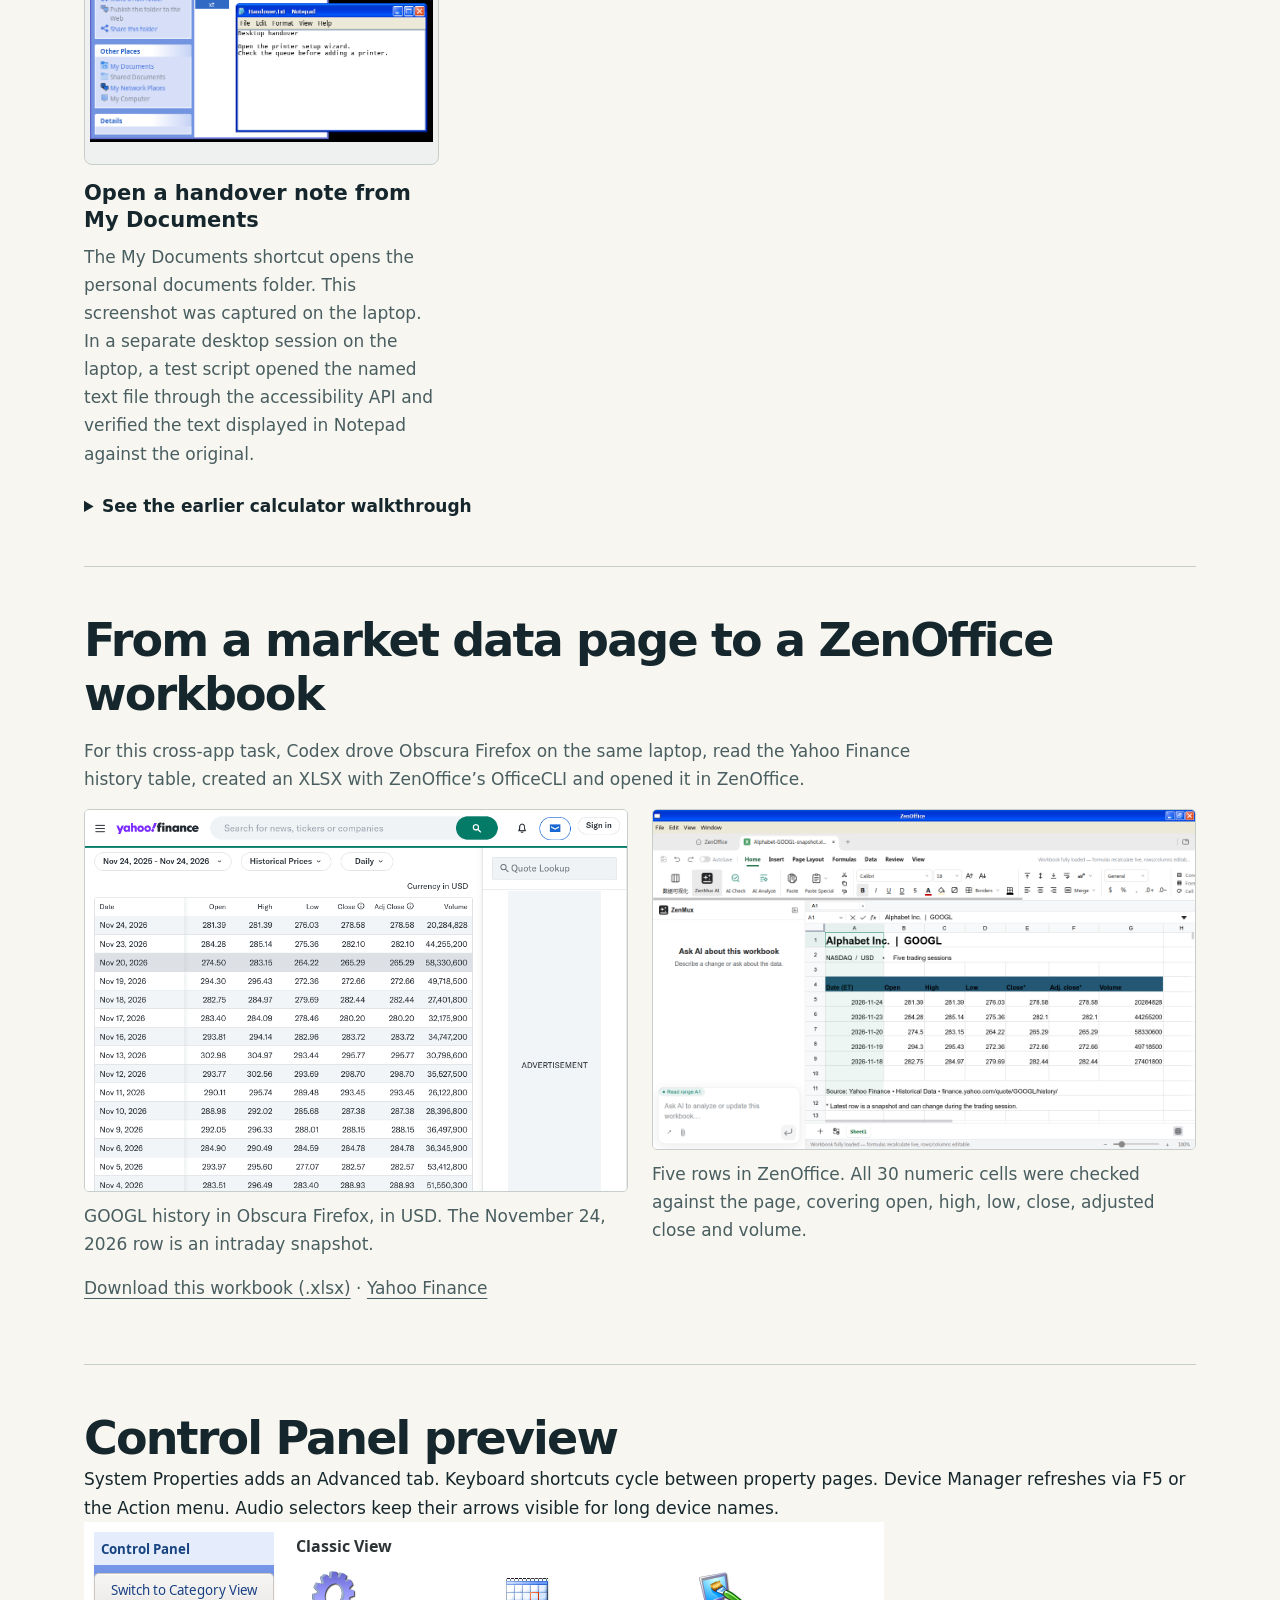
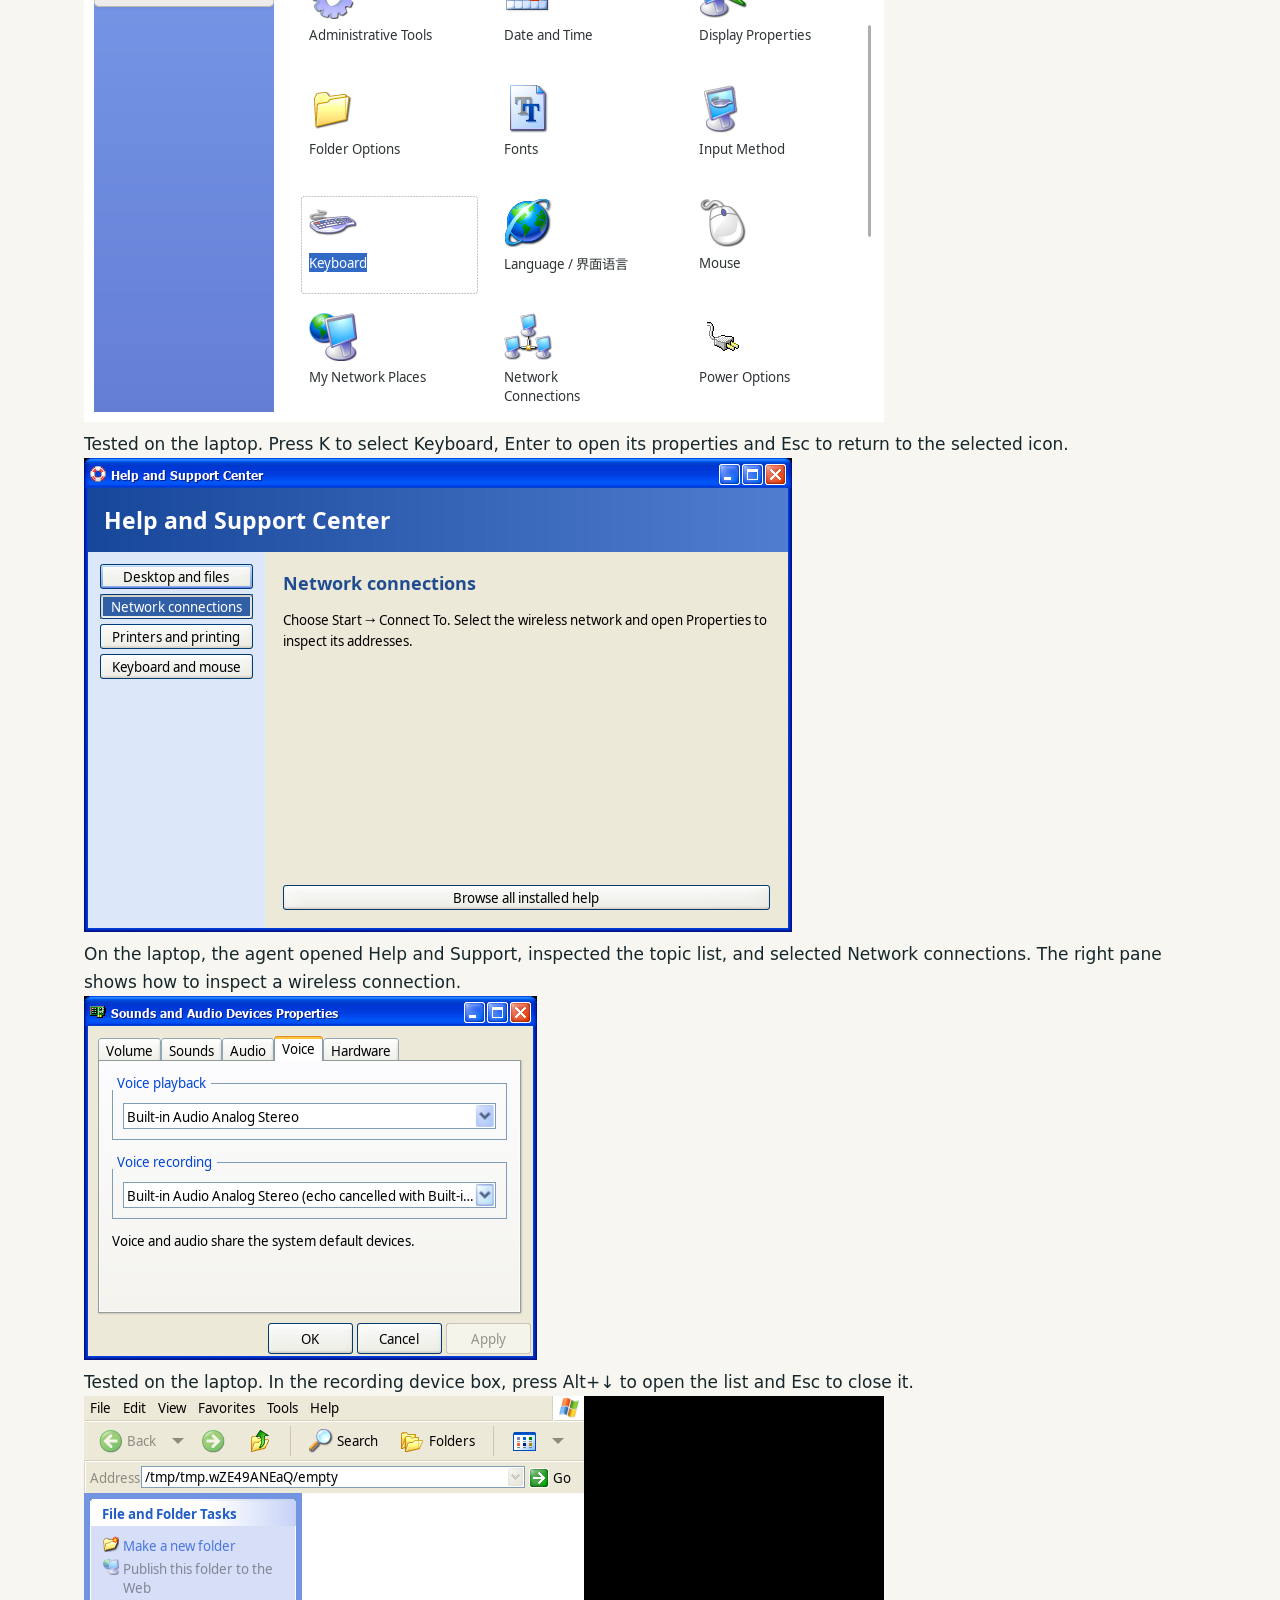
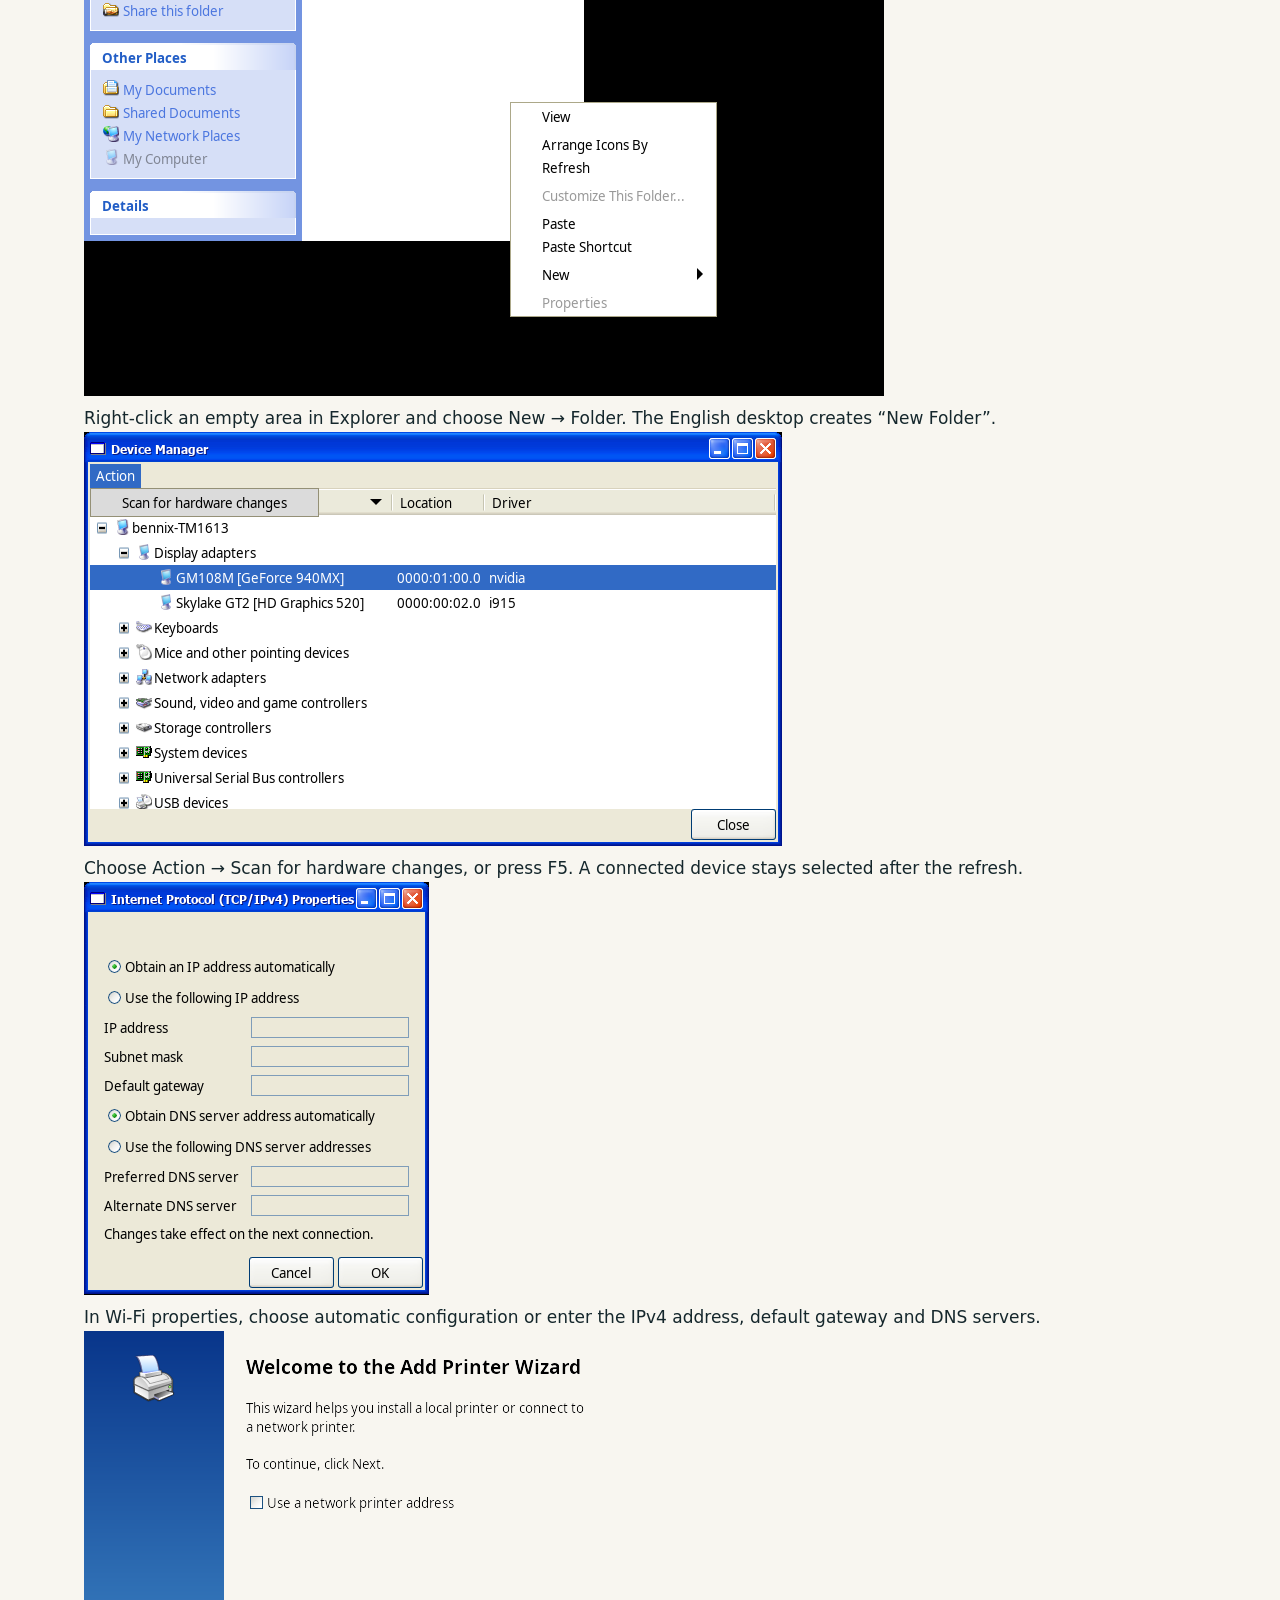
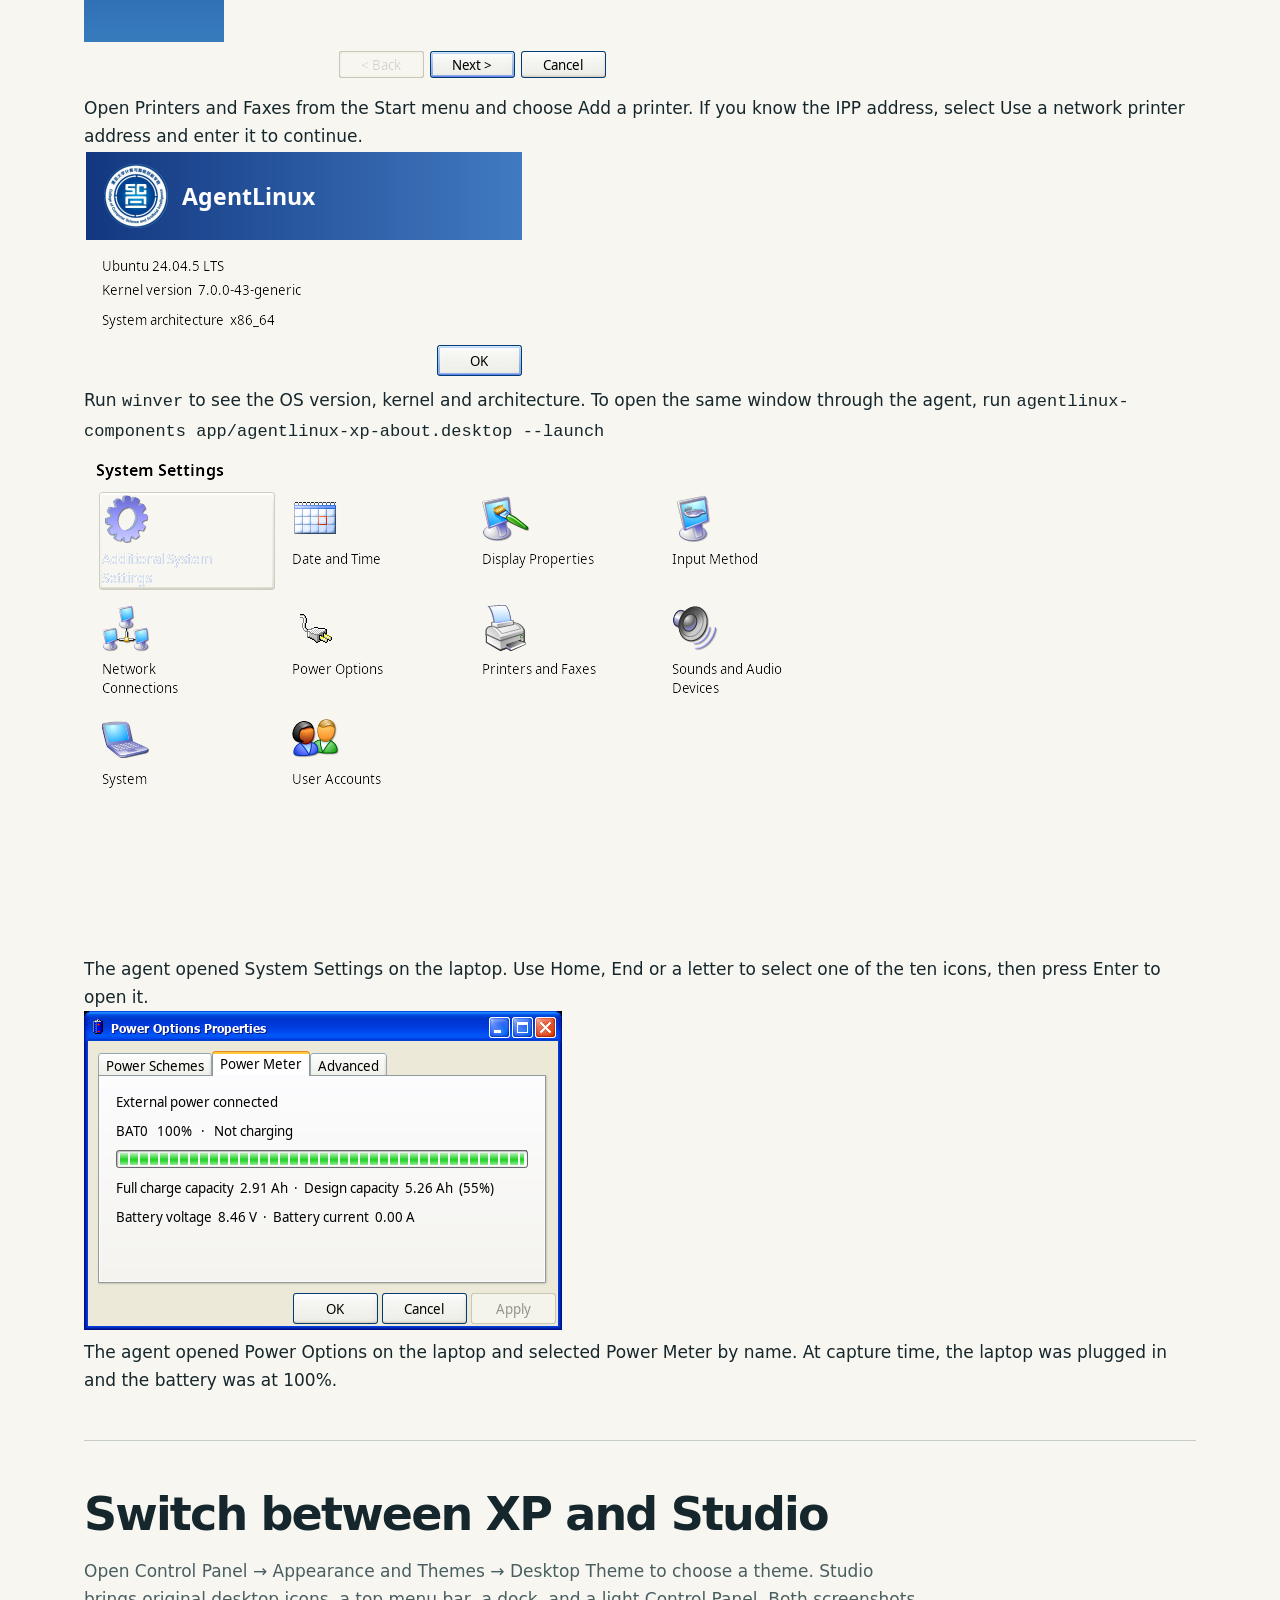
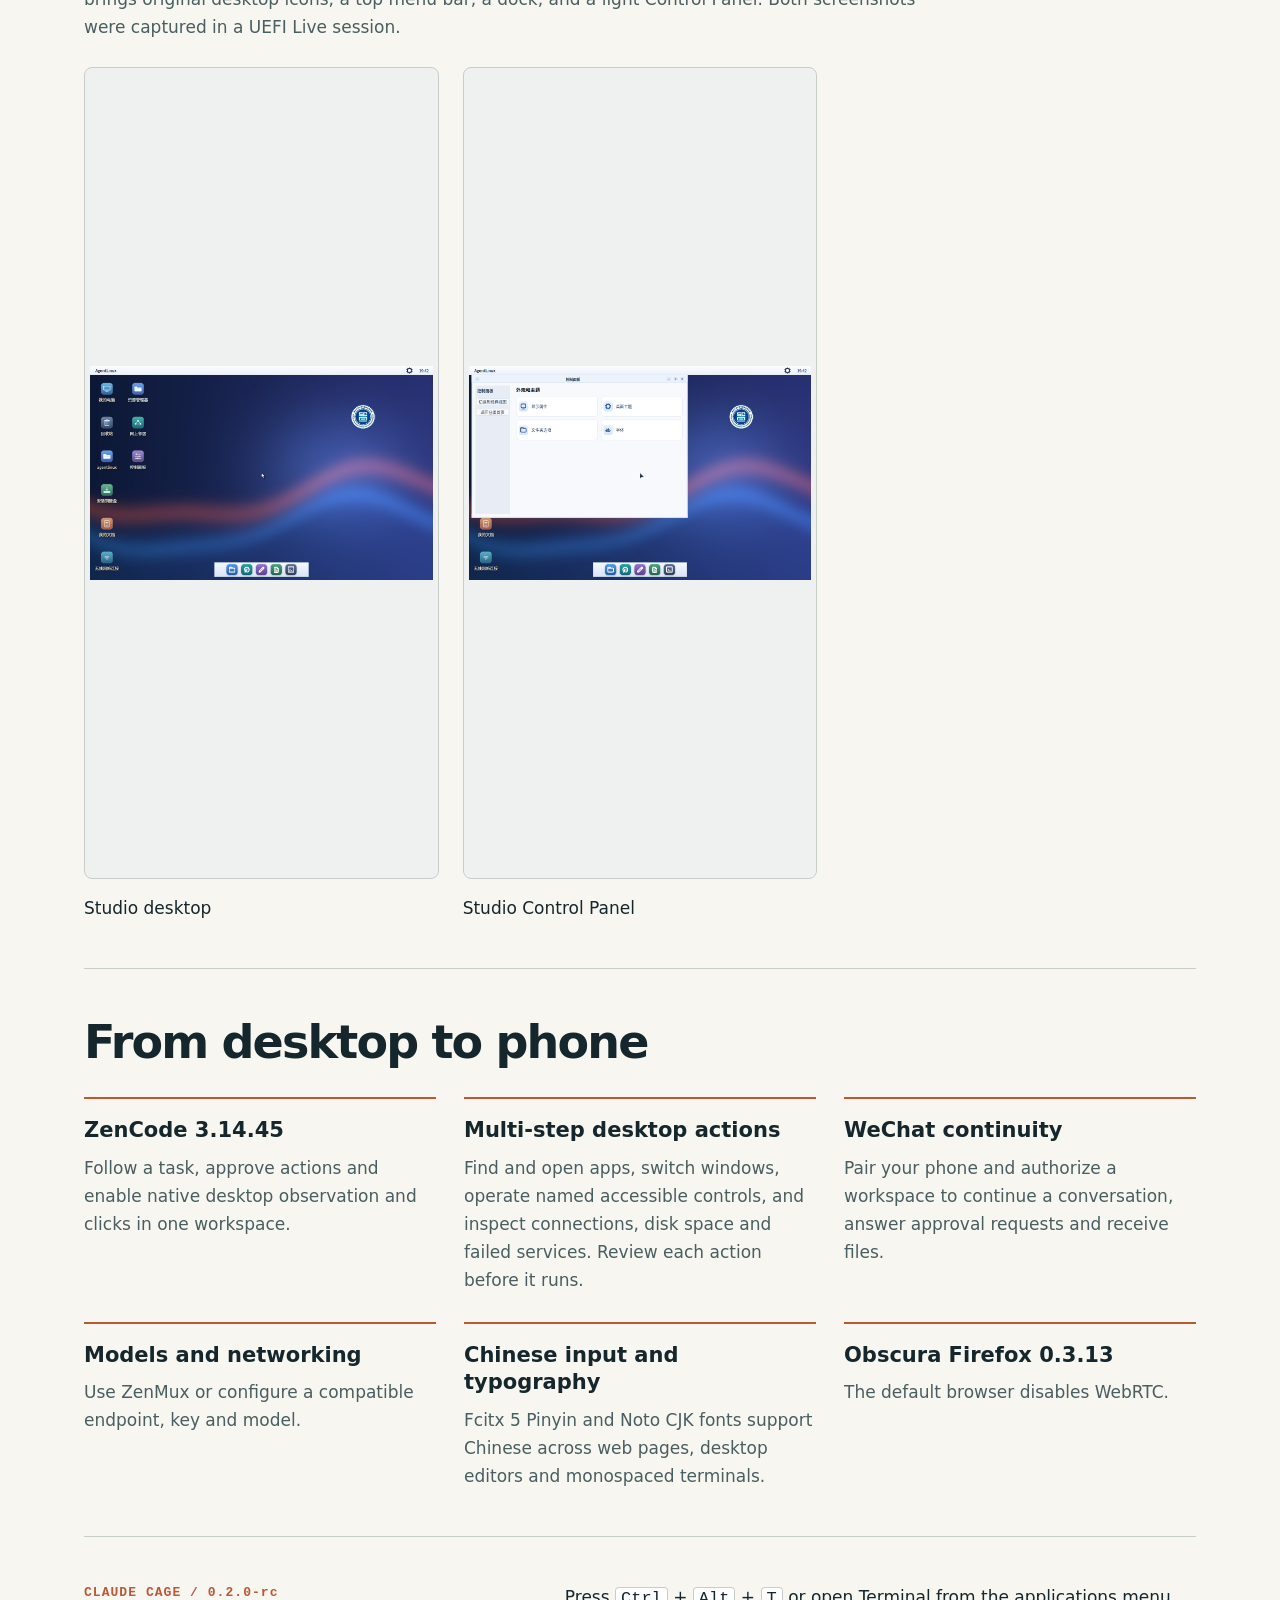
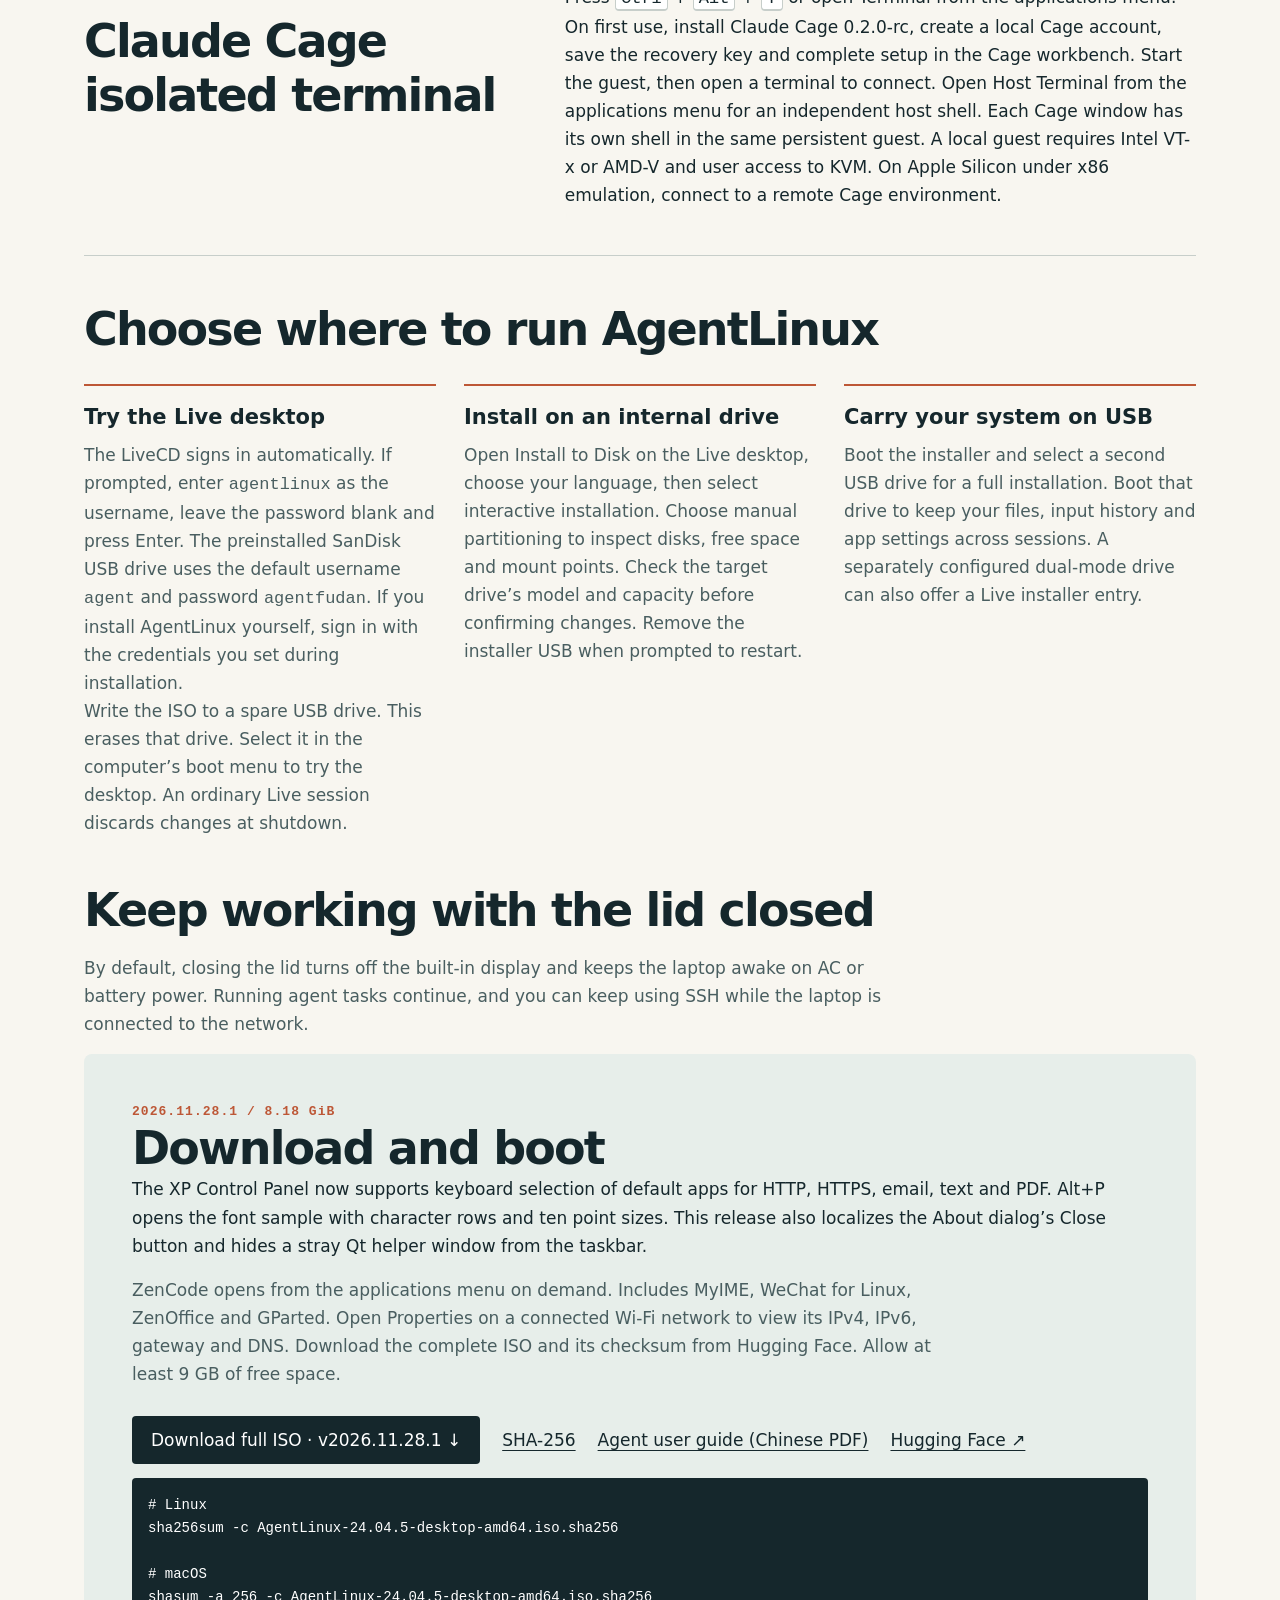
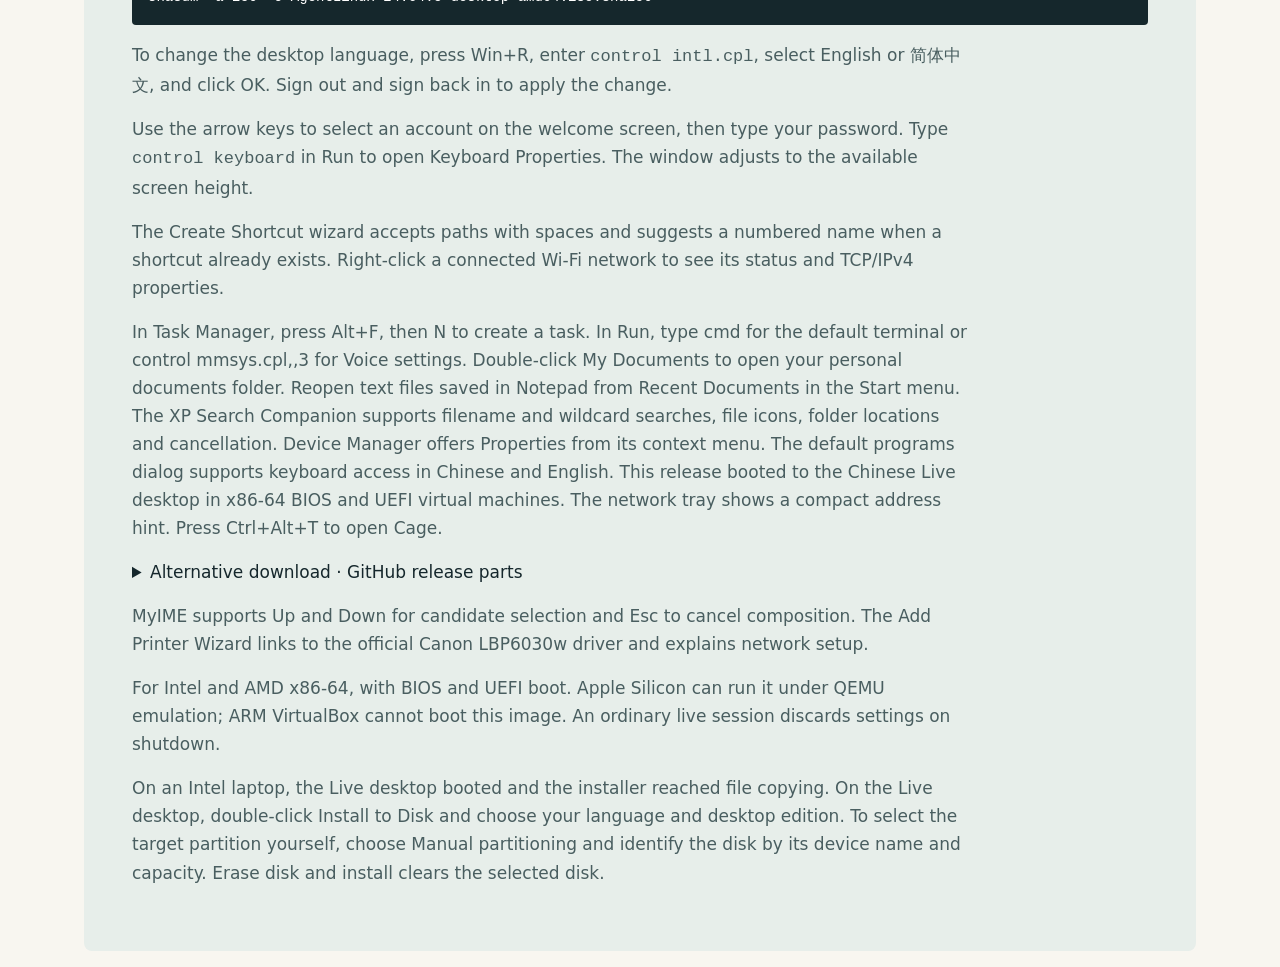
==== commit da6595a4: "Release AgentLinux Studio desktop and updated applications" ====
--- a/docs/en.html
+++ b/docs/en.html
@@ -1,5 +1,5 @@
-<!doctype html><html lang="en"><meta charset="utf-8"><meta name="viewport" content="width=device-width, initial-scale=1"><title>AgentLinux · A Linux desktop for agents</title><meta name="description" content="Start a task on your desktop. Pick it up in WeChat. Ubuntu Kylin 24.04.5 LTS · ZenCode 3.14.45"><link rel="icon" type="image/png" href="assets/college-emblem.png"><link rel="stylesheet" href="assets/site.css"><header><nav><a class="brand" href="#top"><img src="assets/college-emblem.png" width="56" height="56" alt="Emblem of Fudan University’s College of Computer Science and Artificial Intelligence">AgentLinux</a><div class="navlinks"><a href="#hardware-demo">Hardware demo</a><a href="#features">Features</a><a href="#download">Download</a><a href="index.html" lang="zh-CN">中文</a></div></nav></header><main id="top"><section class="hero"><div><p class="meta">UBUNTU KYLIN 24.04.5 LTS / AMD64</p><h1>AgentLinux</h1><p class="lead">Start a task on your desktop. Pick it up in WeChat.</p><div class="actions"><a class="button" href="#download">Get the ISO ↓</a><a href="https://github.com/bennix/AgentLinux">GitHub ↗</a></div></div><figure><img src="assets/xp-desktop.jpg" width="800" height="500" style="height:auto" alt="AgentLinux desktop in Chinese with a green Start button and a blue taskbar"><figcaption>Chinese desktop after signing in from the installed UEFI virtual disk with the ISO removed</figcaption></figure></section><section class="section" id="hardware-demo"><h2>The desktop agent on real hardware</h2><p class="details">Agents can open Display Properties, System Settings, Folder Options and Display Language directly. All 24 Control Panel entries were launched on a physical laptop in Chinese and English.</p><p class="details">These tasks ran in Chinese and English in a separate graphical session on a physical x86-64 AgentLinux laptop. Select a screenshot to see it at full size.</p><div class="demo-gallery"><figure><a href="assets/agent/laptop-20261125/en-inspect.png"><img src="assets/agent/laptop-20261125/en-inspect.png" loading="lazy" alt="Inspect the kernel and print queue"></a><figcaption><h3>Inspect the kernel and print queue</h3><p>The assistant read the running kernel (Linux 7.0.0-43-generic) and architecture (x86_64). It also reported that the printer check returned no queue details.</p></figcaption></figure><figure><a href="assets/agent/laptop-20261125/writer-document-en.png"><img src="assets/agent/laptop-20261125/writer-document-en.png" loading="lazy" alt="Write a handover note"></a><figcaption><h3>Write a handover note</h3><p>In the same conversation, the assistant used CLI-Anything to create a Writer document. We opened it and checked its kernel, architecture and printer findings against the tool results.</p><a href="assets/agent/laptop-20261125/Handover-en.odt" download>Download the handover note (.odt)</a></figcaption></figure><figure><a href="assets/agent/laptop-20261125/en-printer-wizard.png"><img src="assets/agent/laptop-20261125/en-printer-wizard.png" loading="lazy" alt="Open a wizard and inspect its controls"></a><figcaption><h3>Open a wizard and inspect its controls</h3><p>The assistant launched the Add Printer Wizard and read its accessible controls, including the network printer checkbox, Next and Cancel.</p></figcaption></figure><figure><a href="assets/agent/laptop-20261125/documents-demo-en_US.png"><img src="assets/agent/laptop-20261125/documents-demo-en_US.png" loading="lazy" alt="Open a handover note from My Documents"></a><figcaption><h3>Open a handover note from My Documents</h3><p>The My Documents shortcut opens the personal documents folder. This screenshot was captured on the laptop.</p><p>In a separate desktop session on the laptop, a test script opened the named text file through the accessibility API and verified the text displayed in Notepad against the original.</p></figcaption></figure></div><details class="earlier-demo"><summary>See the earlier calculator walkthrough</summary><div class="demo-gallery"><figure><a href="assets/agent/confirm-app.png"><img src="assets/agent/confirm-app.png" loading="lazy" alt="The assistant reads the kernel version and architecture, then requests permission to open MATE Calculator by its desktop ID."></a><figcaption><h3>Inspect the OS and launch an app</h3><p>The assistant reads the kernel version and architecture, then requests permission to open MATE Calculator by its desktop ID.</p></figcaption></figure><figure><a href="assets/agent/control.png"><img src="assets/agent/control.png" loading="lazy" alt="The assistant inspects the calculator’s accessible controls. The dialog shows the proposed press of the 6 button."></a><figcaption><h3>Find and press a button</h3><p>The assistant inspects the calculator’s accessible controls. The dialog shows the proposed press of the 6 button.</p></figcaption></figure><figure><a href="assets/agent/calculator.png"><img src="assets/agent/calculator.png" loading="lazy" alt="After the agent activates 6, multiply, 7 and equals, the calculator displays 42."></a><figcaption><h3>Read the result in Calculator</h3><p>After the agent activates 6, multiply, 7 and equals, the calculator displays 42.</p></figcaption></figure></div></details></section><section class="section" id="market-demo"><h2>From a market data page to a ZenOffice workbook</h2><p class="details">For this cross-app task, Codex drove Obscura Firefox on the same laptop, read the Yahoo Finance history table, created an XLSX with ZenOffice’s OfficeCLI and opened it in ZenOffice.</p><div class="market-demo"><figure><a href="assets/agent/laptop-20261125/browser-history.png"><img src="assets/agent/laptop-20261125/browser-history.png" alt="GOOGL history in Obscura Firefox, in USD. The November 24, 2026 row is an intraday snapshot." loading="lazy"></a><figcaption>GOOGL history in Obscura Firefox, in USD. The November 24, 2026 row is an intraday snapshot.</figcaption></figure><figure><a href="assets/agent/laptop-20261125/sheet.png"><img src="assets/agent/laptop-20261125/sheet.png" alt="Five rows in ZenOffice. All 30 numeric cells were checked against the page, covering open, high, low, close, adjusted close and volume." loading="lazy"></a><figcaption>Five rows in ZenOffice. All 30 numeric cells were checked against the page, covering open, high, low, close, adjusted close and volume.</figcaption></figure></div><p class="details"><a href="assets/agent/laptop-20261125/Alphabet-GOOGL-snapshot.xlsx" download>Download this workbook (.xlsx)</a> · <a href="https://finance.yahoo.com/quote/GOOGL/history/">Yahoo Finance</a></p></section><section class="section" id="xp-preview"><h2>Control Panel preview</h2><p>System Properties adds an Advanced tab. Keyboard shortcuts cycle between property pages. Device Manager refreshes via F5 or the Action menu. Audio selectors keep their arrows visible for long device names.</p><figure><a href="assets/xp-control-panel-en_US.png"><img src="assets/xp-control-panel-en_US.png" width="800" height="500" style="max-width:100%;height:auto" loading="lazy" alt="Classic Control Panel on the laptop with the Keyboard icon label highlighted in blue"></a><figcaption>Tested on the laptop. Press K to select Keyboard, Enter to open its properties and Esc to return to the selected icon.</figcaption></figure><figure><a href="assets/xp-help-en_US.png"><img src="assets/xp-help-en_US.png" width="708" height="474" style="max-width:100%;height:auto" alt="The agent has selected Network connections, with the corresponding instructions visible on the right." loading="lazy"></a><figcaption>On the laptop, the agent opened Help and Support, inspected the topic list, and selected Network connections. The right pane shows how to inspect a wireless connection.</figcaption></figure><figure><img src="assets/xp-voice-en_US.png" width="453" height="364" style="max-width:100%;height:auto" loading="lazy" alt="Playback and recording device selectors in XP Voice properties"><figcaption>Tested on the laptop. In the recording device box, press Alt+↓ to open the list and Esc to close it.</figcaption></figure><figure><img src="assets/xp-explorer-en_US.png" width="800" height="600" loading="lazy" style="max-width:100%;height:auto" alt="English Explorer context menu with New and Refresh"><figcaption>Right-click an empty area in Explorer and choose New → Folder. The English desktop creates “New Folder”.</figcaption></figure><figure><img src="assets/xp-device-scan-en_US.png" width="698" height="414" style="max-width:100%;height:auto" loading="lazy" alt="Action menu in Device Manager"><figcaption>Choose Action → Scan for hardware changes, or press F5. A connected device stays selected after the refresh.</figcaption></figure><figure><img src="assets/xp-wifi-en_US.png" width="345" height="413" style="max-width:100%;height:auto" loading="lazy" alt="XP IPv4 properties with automatic IP and DNS server address assignment selected"><figcaption>In Wi-Fi properties, choose automatic configuration or enter the IPv4 address, default gateway and DNS servers.</figcaption></figure><figure><img src="assets/xp-print-wizard-en_US.png" width="530" height="355" style="max-width:100%;height:auto" loading="lazy" alt="Add Printer Wizard with the network address option"><figcaption>Open Printers and Faxes from the Start menu and choose Add a printer. If you know the IPP address, select Use a network printer address and enter it to continue.</figcaption></figure><figure><img src="assets/xp-about-en_US.png" width="440" height="228" loading="lazy" style="max-width:100%;height:auto" alt="About AgentLinux on the laptop"><figcaption>Run <code>winver</code> to see the OS version, kernel and architecture. To open the same window through the agent, run <code>agentlinux-components app/agentlinux-xp-about.desktop --launch</code></figcaption></figure><figure><img src="assets/xp-settings-home-en_US.png" width="776" height="500" loading="lazy" style="max-width:100%;height:auto" alt="System Settings in the XP classic icon view"><figcaption>The agent opened System Settings on the laptop. Use Home, End or a letter to select one of the ten icons, then press Enter to open it.</figcaption></figure><figure><img src="assets/xp-meter-en_US.png" width="478" height="319" loading="lazy" style="max-width:100%;height:auto" alt="XP Power Meter showing external power connected"><figcaption>The agent opened Power Options on the laptop and selected Power Meter by name. At capture time, the laptop was plugged in and the battery was at 100%.</figcaption></figure></section><section id="features" class="section"><h2>From desktop to phone</h2><div class="grid"><article><h3>ZenCode 3.14.45</h3><p>Follow a task, approve actions and enable native desktop observation and clicks in one workspace.</p></article><article><h3>Multi-step desktop actions</h3><p>Find and open apps, switch windows, operate named accessible controls, and inspect connections, disk space and failed services. Review each action before it runs.</p></article><article><h3>WeChat continuity</h3><p>Pair your phone and authorize a workspace to continue a conversation, answer approval requests and receive files.</p></article><article><h3>Models and networking</h3><p>Use ZenMux or configure a compatible endpoint, key and model.</p></article><article><h3>Chinese input and typography</h3><p>Fcitx 5 Pinyin and Noto CJK fonts support Chinese across web pages, desktop editors and monospaced terminals.</p></article><article><h3>Obscura Firefox 0.3.11</h3><p>The default browser disables WebRTC.</p></article></div></section><section id="claude-cage" class="section cage"><div><p class="meta">CLAUDE CAGE / 0.2.0-rc</p><h2>Claude Cage isolated terminal</h2></div><p>Press <kbd>Ctrl</kbd> + <kbd>Alt</kbd> + <kbd>T</kbd> or open Terminal from the applications menu. On first use, install Claude Cage 0.2.0-rc, create a local Cage account, save the recovery key and complete setup in the Cage workbench. Start the guest, then open a terminal to connect. Open Host Terminal from the applications menu for an independent host shell. Each Cage window has its own shell in the same persistent guest. A local guest requires Intel VT-x or AMD-V and user access to KVM. On Apple Silicon under x86 emulation, connect to a remote Cage environment.</p></section><section class="section" id="installation"><h2>Choose where to run AgentLinux</h2><div class="grid"><article><h3>Try the Live desktop</h3><p>The LiveCD signs in automatically. If prompted, enter <code>agentlinux</code> as the username, leave the password blank and press Enter. The preinstalled SanDisk USB drive uses the default username <code>agent</code> and password <code>agentfudan</code>. If you install AgentLinux yourself, sign in with the credentials you set during installation.</p><p>Write the ISO to a spare USB drive. This erases that drive. Select it in the computer’s boot menu to try the desktop. An ordinary Live session discards changes at shutdown.</p></article><article><h3>Install on an internal drive</h3><p>Open Install to Disk on the Live desktop, choose your language, then select interactive installation. Choose manual partitioning to inspect disks, free space and mount points. Check the target drive’s model and capacity before confirming changes. Remove the installer USB when prompted to restart.</p></article><article><h3>Carry your system on USB</h3><p>Boot the installer and select a second USB drive for a full installation. Boot that drive to keep your files, input history and app settings across sessions. A separately configured dual-mode drive can also offer a Live installer entry.</p></article></div></section><section><h2>Keep working with the lid closed</h2><p class="details">By default, closing the lid turns off the built-in display and keeps the laptop awake on AC or battery power. Running agent tasks continue, and you can keep using SSH while the laptop is connected to the network.</p></section><section class="download" id="download"><p class="meta">2026.11.27.6 / 8.18 GiB</p><h2>Download and boot</h2><p>The XP Control Panel now supports keyboard selection of default apps for HTTP, HTTPS, email, text and PDF. Alt+P opens the font sample with character rows and ten point sizes. This release also localizes the About dialog’s Close button and hides a stray Qt helper window from the taskbar.</p><p class="details">ZenCode opens from the applications menu on demand. Includes MyIME, WeChat for Linux, ZenOffice and GParted. Open Properties on a connected Wi-Fi network to view its IPv4, IPv6, gateway and DNS. Download the complete ISO and its checksum from Hugging Face. Allow at least 9 GB of free space.</p><div class="actions"><a class="button" href="https://huggingface.co/datasets/Bennixzp2024/AgentLinux/resolve/v2026.11.27.6/AgentLinux-24.04.5-desktop-amd64.iso?download=true">Download full ISO · v2026.11.27.6 ↓</a><a href="https://huggingface.co/datasets/Bennixzp2024/AgentLinux/resolve/v2026.11.27.6/AgentLinux-24.04.5-desktop-amd64.iso.sha256?download=true">SHA-256</a><a href="manual/agent-guide.pdf" hreflang="zh-CN">Agent user guide (Chinese PDF)</a><a href="https://huggingface.co/datasets/Bennixzp2024/AgentLinux">Hugging Face ↗</a></div><pre># Linux
+<!doctype html><html lang="en"><meta charset="utf-8"><meta name="viewport" content="width=device-width, initial-scale=1"><title>AgentLinux · A Linux desktop for agents</title><meta name="description" content="Start a task on your desktop. Pick it up in WeChat. Ubuntu Kylin 24.04.5 LTS · ZenCode 3.14.45"><link rel="icon" type="image/png" href="assets/college-emblem.png"><link rel="stylesheet" href="assets/site.css"><header><nav><a class="brand" href="#top"><img src="assets/college-emblem.png" width="56" height="56" alt="Emblem of Fudan University’s College of Computer Science and Artificial Intelligence">AgentLinux</a><div class="navlinks"><a href="#hardware-demo">Hardware demo</a><a href="#features">Features</a><a href="#download">Download</a><a href="index.html" lang="zh-CN">中文</a></div></nav></header><main id="top"><section class="hero"><div><p class="meta">UBUNTU KYLIN 24.04.5 LTS / AMD64</p><h1>AgentLinux</h1><p class="lead">Start a task on your desktop. Pick it up in WeChat.</p><div class="actions"><a class="button" href="#download">Get the ISO ↓</a><a href="https://github.com/bennix/AgentLinux">GitHub ↗</a></div></div><figure><img src="assets/xp-desktop.jpg" width="800" height="500" style="height:auto" alt="AgentLinux desktop in Chinese with a green Start button and a blue taskbar"><figcaption>Chinese desktop after signing in from the installed UEFI virtual disk with the ISO removed</figcaption></figure></section><section class="section" id="hardware-demo"><h2>The desktop agent on real hardware</h2><p class="details">Agents can open Display Properties, System Settings, Folder Options and Display Language directly. All 24 Control Panel entries were launched on a physical laptop in Chinese and English.</p><p class="details">These tasks ran in Chinese and English in a separate graphical session on a physical x86-64 AgentLinux laptop. Select a screenshot to see it at full size.</p><div class="demo-gallery"><figure><a href="assets/agent/laptop-20261125/en-inspect.png"><img src="assets/agent/laptop-20261125/en-inspect.png" loading="lazy" alt="Inspect the kernel and print queue"></a><figcaption><h3>Inspect the kernel and print queue</h3><p>The assistant read the running kernel (Linux 7.0.0-43-generic) and architecture (x86_64). It also reported that the printer check returned no queue details.</p></figcaption></figure><figure><a href="assets/agent/laptop-20261125/writer-document-en.png"><img src="assets/agent/laptop-20261125/writer-document-en.png" loading="lazy" alt="Write a handover note"></a><figcaption><h3>Write a handover note</h3><p>In the same conversation, the assistant used CLI-Anything to create a Writer document. We opened it and checked its kernel, architecture and printer findings against the tool results.</p><a href="assets/agent/laptop-20261125/Handover-en.odt" download>Download the handover note (.odt)</a></figcaption></figure><figure><a href="assets/agent/laptop-20261125/en-printer-wizard.png"><img src="assets/agent/laptop-20261125/en-printer-wizard.png" loading="lazy" alt="Open a wizard and inspect its controls"></a><figcaption><h3>Open a wizard and inspect its controls</h3><p>The assistant launched the Add Printer Wizard and read its accessible controls, including the network printer checkbox, Next and Cancel.</p></figcaption></figure><figure><a href="assets/agent/laptop-20261125/documents-demo-en_US.png"><img src="assets/agent/laptop-20261125/documents-demo-en_US.png" loading="lazy" alt="Open a handover note from My Documents"></a><figcaption><h3>Open a handover note from My Documents</h3><p>The My Documents shortcut opens the personal documents folder. This screenshot was captured on the laptop.</p><p>In a separate desktop session on the laptop, a test script opened the named text file through the accessibility API and verified the text displayed in Notepad against the original.</p></figcaption></figure></div><details class="earlier-demo"><summary>See the earlier calculator walkthrough</summary><div class="demo-gallery"><figure><a href="assets/agent/confirm-app.png"><img src="assets/agent/confirm-app.png" loading="lazy" alt="The assistant reads the kernel version and architecture, then requests permission to open MATE Calculator by its desktop ID."></a><figcaption><h3>Inspect the OS and launch an app</h3><p>The assistant reads the kernel version and architecture, then requests permission to open MATE Calculator by its desktop ID.</p></figcaption></figure><figure><a href="assets/agent/control.png"><img src="assets/agent/control.png" loading="lazy" alt="The assistant inspects the calculator’s accessible controls. The dialog shows the proposed press of the 6 button."></a><figcaption><h3>Find and press a button</h3><p>The assistant inspects the calculator’s accessible controls. The dialog shows the proposed press of the 6 button.</p></figcaption></figure><figure><a href="assets/agent/calculator.png"><img src="assets/agent/calculator.png" loading="lazy" alt="After the agent activates 6, multiply, 7 and equals, the calculator displays 42."></a><figcaption><h3>Read the result in Calculator</h3><p>After the agent activates 6, multiply, 7 and equals, the calculator displays 42.</p></figcaption></figure></div></details></section><section class="section" id="market-demo"><h2>From a market data page to a ZenOffice workbook</h2><p class="details">For this cross-app task, Codex drove Obscura Firefox on the same laptop, read the Yahoo Finance history table, created an XLSX with ZenOffice’s OfficeCLI and opened it in ZenOffice.</p><div class="market-demo"><figure><a href="assets/agent/laptop-20261125/browser-history.png"><img src="assets/agent/laptop-20261125/browser-history.png" alt="GOOGL history in Obscura Firefox, in USD. The November 24, 2026 row is an intraday snapshot." loading="lazy"></a><figcaption>GOOGL history in Obscura Firefox, in USD. The November 24, 2026 row is an intraday snapshot.</figcaption></figure><figure><a href="assets/agent/laptop-20261125/sheet.png"><img src="assets/agent/laptop-20261125/sheet.png" alt="Five rows in ZenOffice. All 30 numeric cells were checked against the page, covering open, high, low, close, adjusted close and volume." loading="lazy"></a><figcaption>Five rows in ZenOffice. All 30 numeric cells were checked against the page, covering open, high, low, close, adjusted close and volume.</figcaption></figure></div><p class="details"><a href="assets/agent/laptop-20261125/Alphabet-GOOGL-snapshot.xlsx" download>Download this workbook (.xlsx)</a> · <a href="https://finance.yahoo.com/quote/GOOGL/history/">Yahoo Finance</a></p></section><section class="section" id="xp-preview"><h2>Control Panel preview</h2><p>System Properties adds an Advanced tab. Keyboard shortcuts cycle between property pages. Device Manager refreshes via F5 or the Action menu. Audio selectors keep their arrows visible for long device names.</p><figure><a href="assets/xp-control-panel-en_US.png"><img src="assets/xp-control-panel-en_US.png" width="800" height="500" style="max-width:100%;height:auto" loading="lazy" alt="Classic Control Panel on the laptop with the Keyboard icon label highlighted in blue"></a><figcaption>Tested on the laptop. Press K to select Keyboard, Enter to open its properties and Esc to return to the selected icon.</figcaption></figure><figure><a href="assets/xp-help-en_US.png"><img src="assets/xp-help-en_US.png" width="708" height="474" style="max-width:100%;height:auto" alt="The agent has selected Network connections, with the corresponding instructions visible on the right." loading="lazy"></a><figcaption>On the laptop, the agent opened Help and Support, inspected the topic list, and selected Network connections. The right pane shows how to inspect a wireless connection.</figcaption></figure><figure><img src="assets/xp-voice-en_US.png" width="453" height="364" style="max-width:100%;height:auto" loading="lazy" alt="Playback and recording device selectors in XP Voice properties"><figcaption>Tested on the laptop. In the recording device box, press Alt+↓ to open the list and Esc to close it.</figcaption></figure><figure><img src="assets/xp-explorer-en_US.png" width="800" height="600" loading="lazy" style="max-width:100%;height:auto" alt="English Explorer context menu with New and Refresh"><figcaption>Right-click an empty area in Explorer and choose New → Folder. The English desktop creates “New Folder”.</figcaption></figure><figure><img src="assets/xp-device-scan-en_US.png" width="698" height="414" style="max-width:100%;height:auto" loading="lazy" alt="Action menu in Device Manager"><figcaption>Choose Action → Scan for hardware changes, or press F5. A connected device stays selected after the refresh.</figcaption></figure><figure><img src="assets/xp-wifi-en_US.png" width="345" height="413" style="max-width:100%;height:auto" loading="lazy" alt="XP IPv4 properties with automatic IP and DNS server address assignment selected"><figcaption>In Wi-Fi properties, choose automatic configuration or enter the IPv4 address, default gateway and DNS servers.</figcaption></figure><figure><img src="assets/xp-print-wizard-en_US.png" width="530" height="355" style="max-width:100%;height:auto" loading="lazy" alt="Add Printer Wizard with the network address option"><figcaption>Open Printers and Faxes from the Start menu and choose Add a printer. If you know the IPP address, select Use a network printer address and enter it to continue.</figcaption></figure><figure><img src="assets/xp-about-en_US.png" width="440" height="228" loading="lazy" style="max-width:100%;height:auto" alt="About AgentLinux on the laptop"><figcaption>Run <code>winver</code> to see the OS version, kernel and architecture. To open the same window through the agent, run <code>agentlinux-components app/agentlinux-xp-about.desktop --launch</code></figcaption></figure><figure><img src="assets/xp-settings-home-en_US.png" width="776" height="500" loading="lazy" style="max-width:100%;height:auto" alt="System Settings in the XP classic icon view"><figcaption>The agent opened System Settings on the laptop. Use Home, End or a letter to select one of the ten icons, then press Enter to open it.</figcaption></figure><figure><img src="assets/xp-meter-en_US.png" width="478" height="319" loading="lazy" style="max-width:100%;height:auto" alt="XP Power Meter showing external power connected"><figcaption>The agent opened Power Options on the laptop and selected Power Meter by name. At capture time, the laptop was plugged in and the battery was at 100%.</figcaption></figure></section><section id="studio" class="section"><h2>Switch between XP and Studio</h2><p class="details">Open Control Panel → Appearance and Themes → Desktop Theme to choose a theme. Studio brings original desktop icons, a top menu bar, a dock, and a light Control Panel. Both screenshots were captured in a UEFI Live session.</p><div class="demo-gallery"><figure><a href="assets/studio-desktop.png"><img src="assets/studio-desktop.png" width="1280" height="800" loading="lazy" alt="Studio desktop"></a><figcaption>Studio desktop</figcaption></figure><figure><a href="assets/studio-control-panel.png"><img src="assets/studio-control-panel.png" width="1280" height="800" loading="lazy" alt="Studio Control Panel"></a><figcaption>Studio Control Panel</figcaption></figure></div></section><section id="features" class="section"><h2>From desktop to phone</h2><div class="grid"><article><h3>ZenCode 3.14.45</h3><p>Follow a task, approve actions and enable native desktop observation and clicks in one workspace.</p></article><article><h3>Multi-step desktop actions</h3><p>Find and open apps, switch windows, operate named accessible controls, and inspect connections, disk space and failed services. Review each action before it runs.</p></article><article><h3>WeChat continuity</h3><p>Pair your phone and authorize a workspace to continue a conversation, answer approval requests and receive files.</p></article><article><h3>Models and networking</h3><p>Use ZenMux or configure a compatible endpoint, key and model.</p></article><article><h3>Chinese input and typography</h3><p>Fcitx 5 Pinyin and Noto CJK fonts support Chinese across web pages, desktop editors and monospaced terminals.</p></article><article><h3>Obscura Firefox 0.3.13</h3><p>The default browser disables WebRTC.</p></article></div></section><section id="claude-cage" class="section cage"><div><p class="meta">CLAUDE CAGE / 0.2.0-rc</p><h2>Claude Cage isolated terminal</h2></div><p>Press <kbd>Ctrl</kbd> + <kbd>Alt</kbd> + <kbd>T</kbd> or open Terminal from the applications menu. On first use, install Claude Cage 0.2.0-rc, create a local Cage account, save the recovery key and complete setup in the Cage workbench. Start the guest, then open a terminal to connect. Open Host Terminal from the applications menu for an independent host shell. Each Cage window has its own shell in the same persistent guest. A local guest requires Intel VT-x or AMD-V and user access to KVM. On Apple Silicon under x86 emulation, connect to a remote Cage environment.</p></section><section class="section" id="installation"><h2>Choose where to run AgentLinux</h2><div class="grid"><article><h3>Try the Live desktop</h3><p>The LiveCD signs in automatically. If prompted, enter <code>agentlinux</code> as the username, leave the password blank and press Enter. The preinstalled SanDisk USB drive uses the default username <code>agent</code> and password <code>agentfudan</code>. If you install AgentLinux yourself, sign in with the credentials you set during installation.</p><p>Write the ISO to a spare USB drive. This erases that drive. Select it in the computer’s boot menu to try the desktop. An ordinary Live session discards changes at shutdown.</p></article><article><h3>Install on an internal drive</h3><p>Open Install to Disk on the Live desktop, choose your language, then select interactive installation. Choose manual partitioning to inspect disks, free space and mount points. Check the target drive’s model and capacity before confirming changes. Remove the installer USB when prompted to restart.</p></article><article><h3>Carry your system on USB</h3><p>Boot the installer and select a second USB drive for a full installation. Boot that drive to keep your files, input history and app settings across sessions. A separately configured dual-mode drive can also offer a Live installer entry.</p></article></div></section><section><h2>Keep working with the lid closed</h2><p class="details">By default, closing the lid turns off the built-in display and keeps the laptop awake on AC or battery power. Running agent tasks continue, and you can keep using SSH while the laptop is connected to the network.</p></section><section class="download" id="download"><p class="meta">2026.11.28.1 / 8.18 GiB</p><h2>Download and boot</h2><p>The XP Control Panel now supports keyboard selection of default apps for HTTP, HTTPS, email, text and PDF. Alt+P opens the font sample with character rows and ten point sizes. This release also localizes the About dialog’s Close button and hides a stray Qt helper window from the taskbar.</p><p class="details">ZenCode opens from the applications menu on demand. Includes MyIME, WeChat for Linux, ZenOffice and GParted. Open Properties on a connected Wi-Fi network to view its IPv4, IPv6, gateway and DNS. Download the complete ISO and its checksum from Hugging Face. Allow at least 9 GB of free space.</p><div class="actions"><a class="button" href="https://huggingface.co/datasets/Bennixzp2024/AgentLinux/resolve/v2026.11.28.1/AgentLinux-24.04.5-desktop-amd64.iso?download=true">Download full ISO · v2026.11.28.1 ↓</a><a href="https://huggingface.co/datasets/Bennixzp2024/AgentLinux/resolve/v2026.11.28.1/AgentLinux-24.04.5-desktop-amd64.iso.sha256?download=true">SHA-256</a><a href="manual/agent-guide.pdf" hreflang="zh-CN">Agent user guide (Chinese PDF)</a><a href="https://huggingface.co/datasets/Bennixzp2024/AgentLinux">Hugging Face ↗</a></div><pre># Linux
 sha256sum -c AgentLinux-24.04.5-desktop-amd64.iso.sha256
 
 # macOS
-shasum -a 256 -c AgentLinux-24.04.5-desktop-amd64.iso.sha256</pre><p class="details">To change the desktop language, press Win+R, enter <code>control intl.cpl</code>, select English or 简体中文, and click OK. Sign out and sign back in to apply the change.</p><p class="details">Use the arrow keys to select an account on the welcome screen, then type your password. Type <code>control keyboard</code> in Run to open Keyboard Properties. The window adjusts to the available screen height.</p><p class="details">The Create Shortcut wizard accepts paths with spaces and suggests a numbered name when a shortcut already exists. Right-click a connected Wi-Fi network to see its status and TCP/IPv4 properties.</p><p class="details">In Task Manager, press Alt+F, then N to create a task. In Run, type cmd for the default terminal or control mmsys.cpl,,3 for Voice settings. Double-click My Documents to open your personal documents folder. Reopen text files saved in Notepad from Recent Documents in the Start menu. The XP Search Companion supports filename and wildcard searches, file icons, folder locations and cancellation. Device Manager offers Properties from its context menu. The default programs dialog supports keyboard access in Chinese and English. This release booted to the Chinese Live desktop in x86-64 BIOS and UEFI virtual machines. The network tray shows a compact address hint. Press Ctrl+Alt+T to open Cage.</p><details><summary>Alternative download · GitHub release parts</summary><p class="details">Run the Python 3 downloader to resume, join and verify all 33 parts.</p><div class="actions"><a href="https://github.com/bennix/AgentLinux/releases/download/v2026.11.27.6/download-iso.py">Download assembly script</a><a href="https://github.com/bennix/AgentLinux/releases/tag/v2026.11.27.6">All release parts ↗</a></div><pre>python3 download-iso.py</pre></details><p class="details">MyIME supports Up and Down for candidate selection and Esc to cancel composition. The Add Printer Wizard links to the official Canon LBP6030w driver and explains network setup.</p><p class="details">For Intel and AMD x86-64, with BIOS and UEFI boot. Apple Silicon can run it under QEMU emulation; ARM VirtualBox cannot boot this image. An ordinary live session discards settings on shutdown.</p><p class="details">On an Intel laptop, the Live desktop booted and the installer reached file copying. On the Live desktop, double-click Install to Disk and choose your language and desktop edition. To select the target partition yourself, choose Manual partitioning and identify the disk by its device name and capacity. Erase disk and install clears the selected disk.</p></section></main></html>+shasum -a 256 -c AgentLinux-24.04.5-desktop-amd64.iso.sha256</pre><p class="details">To change the desktop language, press Win+R, enter <code>control intl.cpl</code>, select English or 简体中文, and click OK. Sign out and sign back in to apply the change.</p><p class="details">Use the arrow keys to select an account on the welcome screen, then type your password. Type <code>control keyboard</code> in Run to open Keyboard Properties. The window adjusts to the available screen height.</p><p class="details">The Create Shortcut wizard accepts paths with spaces and suggests a numbered name when a shortcut already exists. Right-click a connected Wi-Fi network to see its status and TCP/IPv4 properties.</p><p class="details">In Task Manager, press Alt+F, then N to create a task. In Run, type cmd for the default terminal or control mmsys.cpl,,3 for Voice settings. Double-click My Documents to open your personal documents folder. Reopen text files saved in Notepad from Recent Documents in the Start menu. The XP Search Companion supports filename and wildcard searches, file icons, folder locations and cancellation. Device Manager offers Properties from its context menu. The default programs dialog supports keyboard access in Chinese and English. This release booted to the Chinese Live desktop in x86-64 BIOS and UEFI virtual machines. The network tray shows a compact address hint. Press Ctrl+Alt+T to open Cage.</p><details><summary>Alternative download · GitHub release parts</summary><p class="details">Run the Python 3 downloader to resume, join and verify all 33 parts.</p><div class="actions"><a href="https://github.com/bennix/AgentLinux/releases/download/v2026.11.28.1/download-iso.py">Download assembly script</a><a href="https://github.com/bennix/AgentLinux/releases/tag/v2026.11.28.1">All release parts ↗</a></div><pre>python3 download-iso.py</pre></details><p class="details">MyIME supports Up and Down for candidate selection and Esc to cancel composition. The Add Printer Wizard links to the official Canon LBP6030w driver and explains network setup.</p><p class="details">For Intel and AMD x86-64, with BIOS and UEFI boot. Apple Silicon can run it under QEMU emulation; ARM VirtualBox cannot boot this image. An ordinary live session discards settings on shutdown.</p><p class="details">On an Intel laptop, the Live desktop booted and the installer reached file copying. On the Live desktop, double-click Install to Disk and choose your language and desktop edition. To select the target partition yourself, choose Manual partitioning and identify the disk by its device name and capacity. Erase disk and install clears the selected disk.</p></section></main></html>
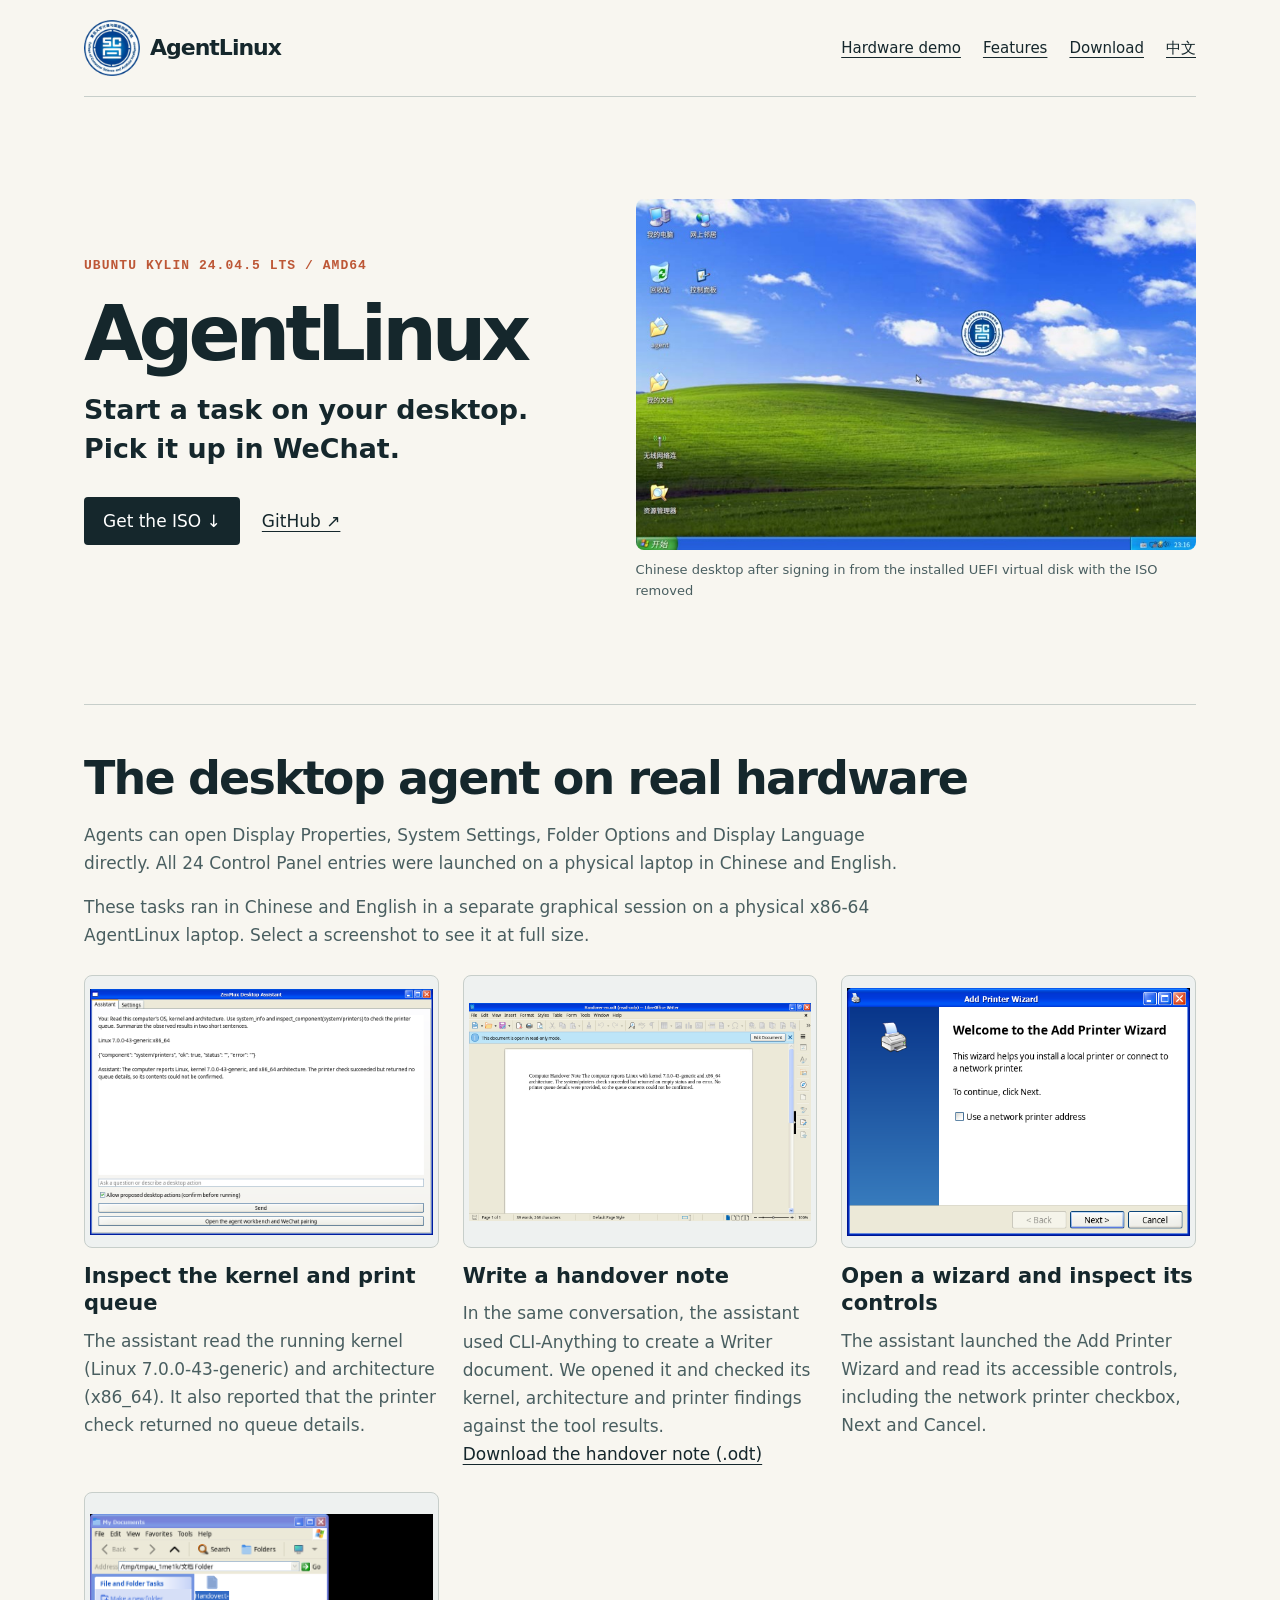
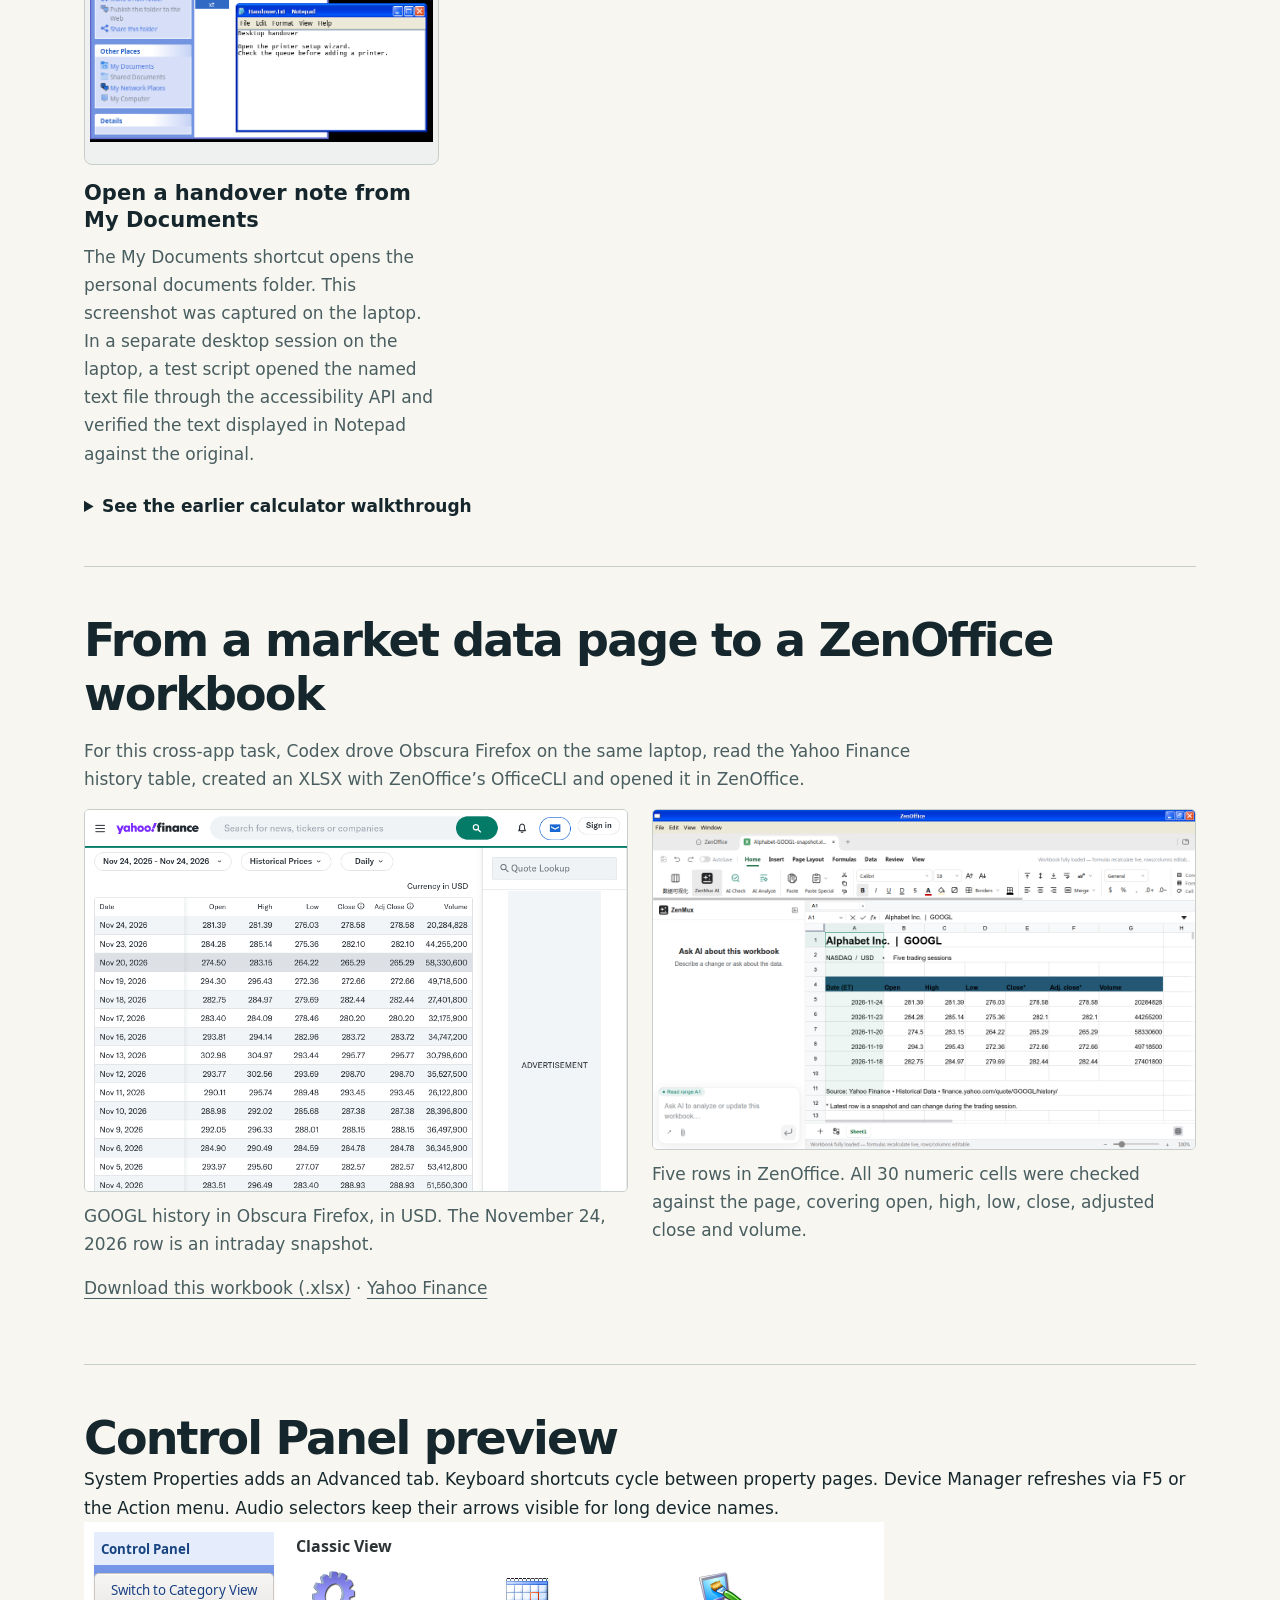
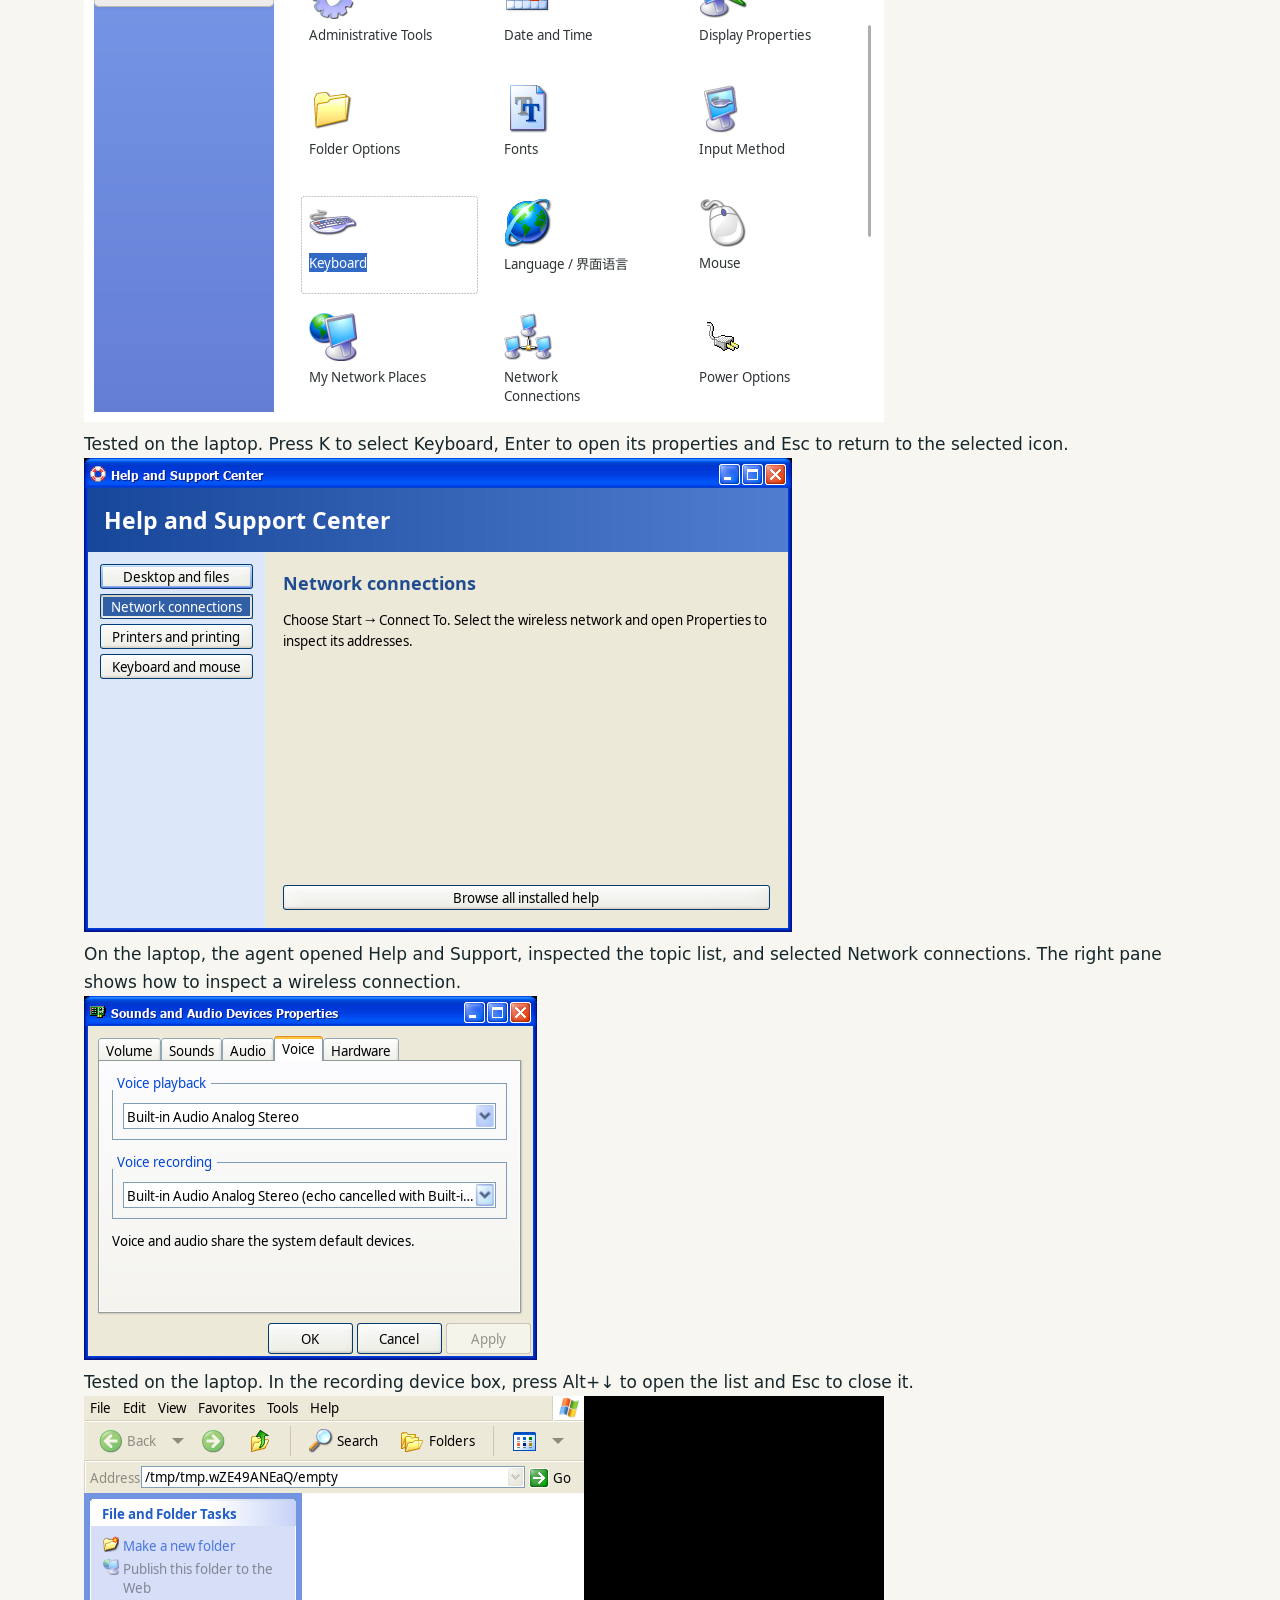
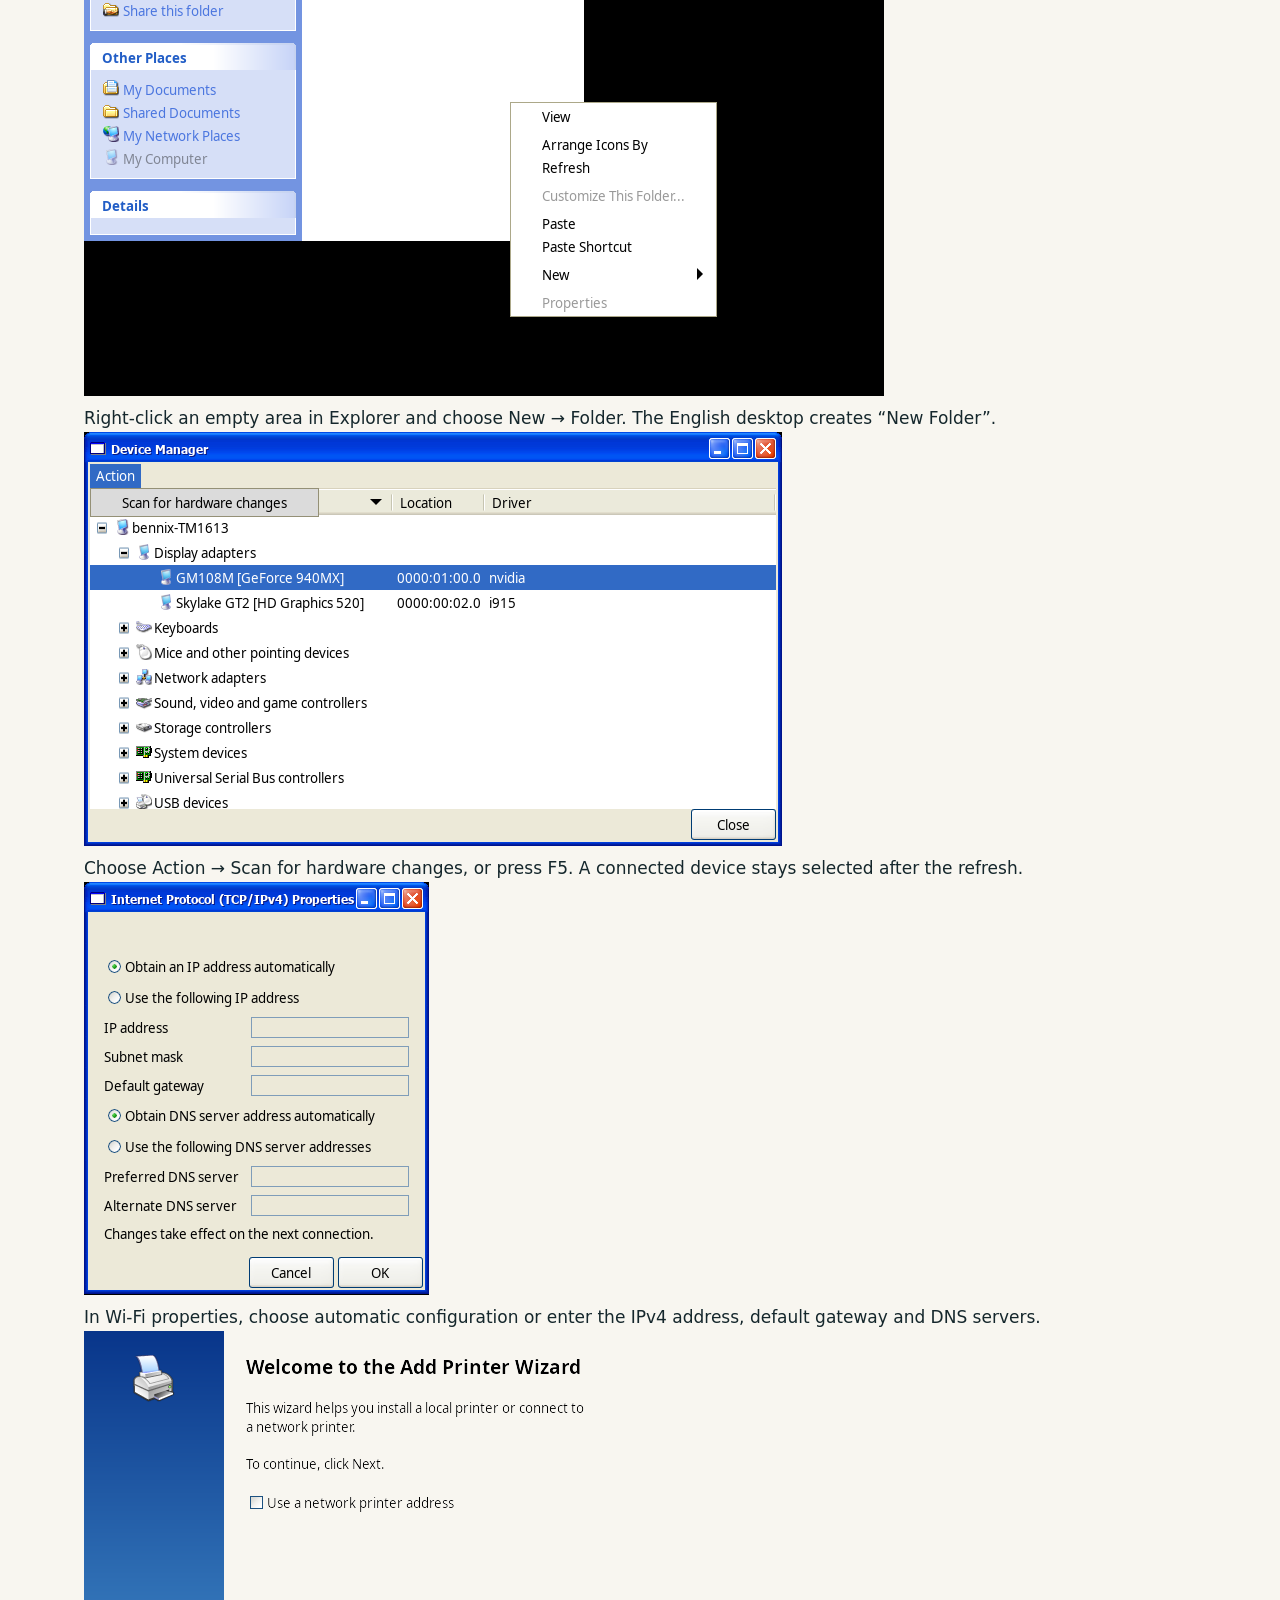
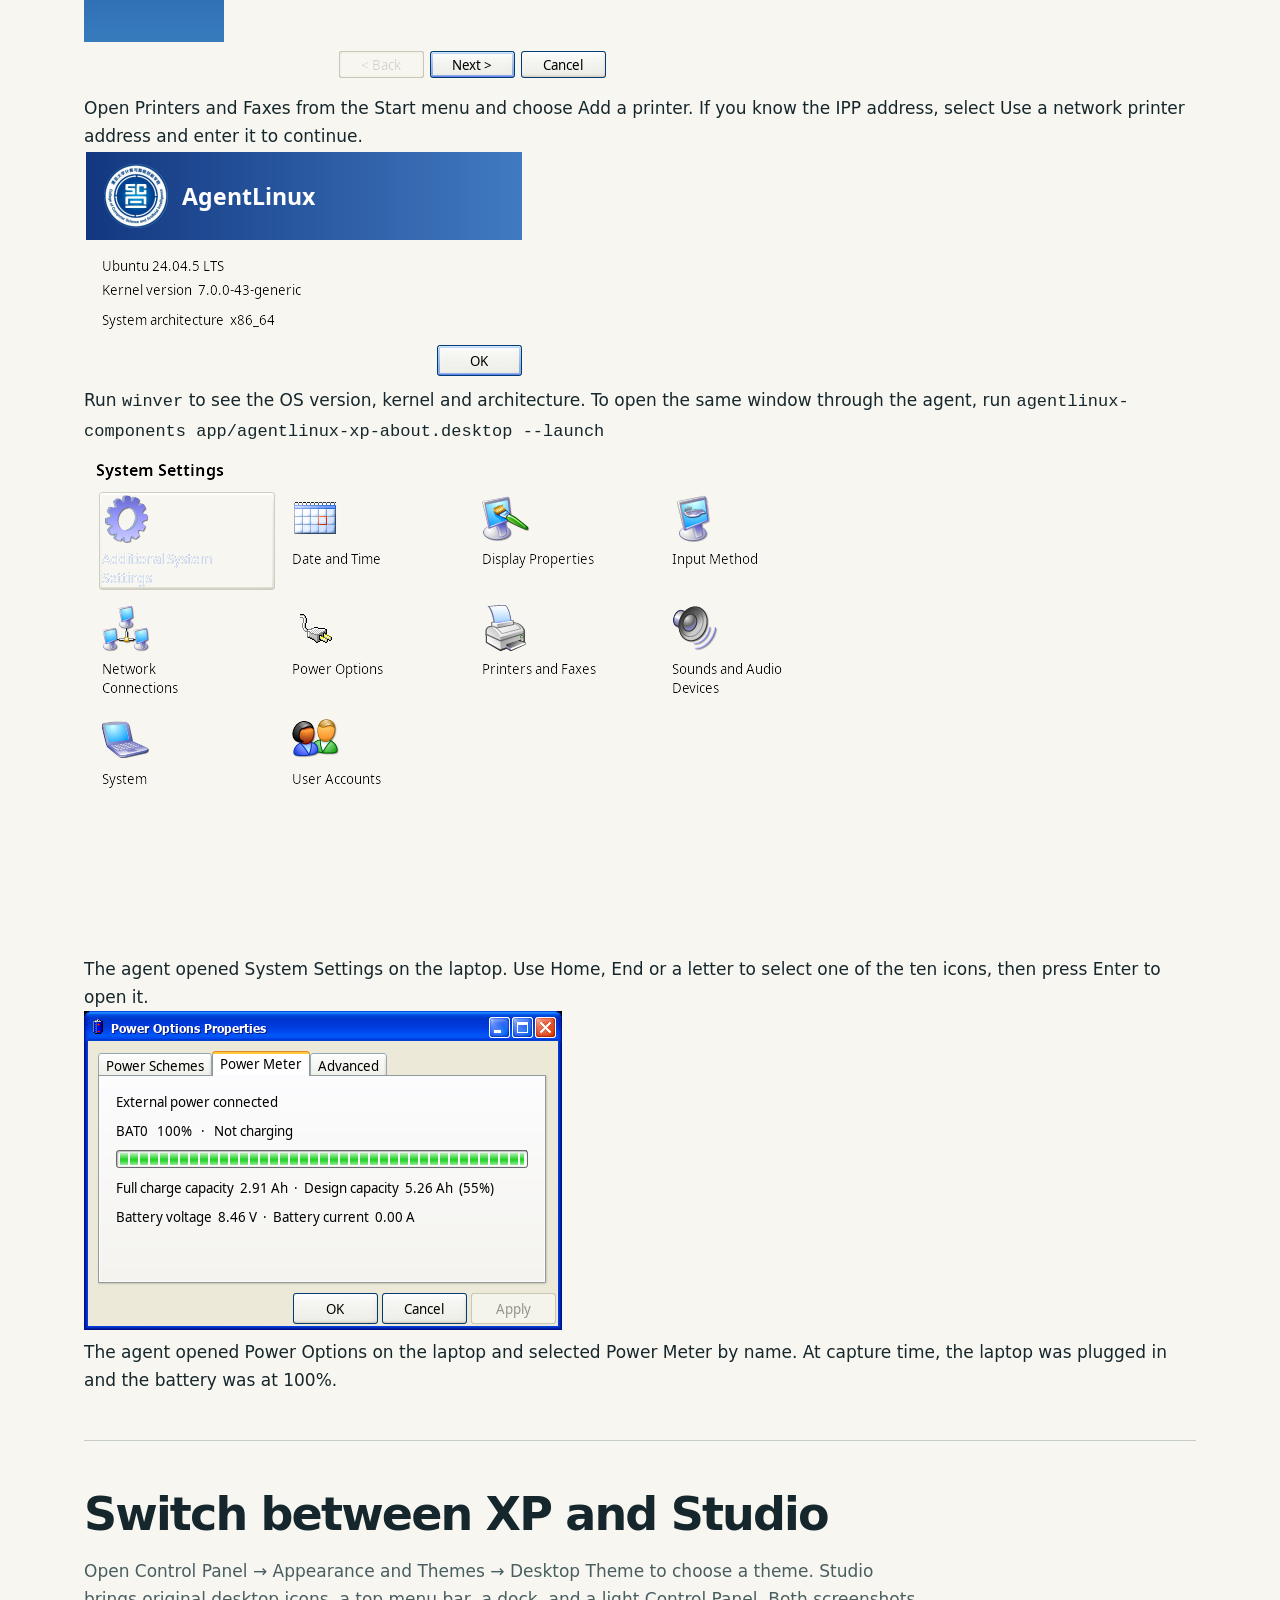
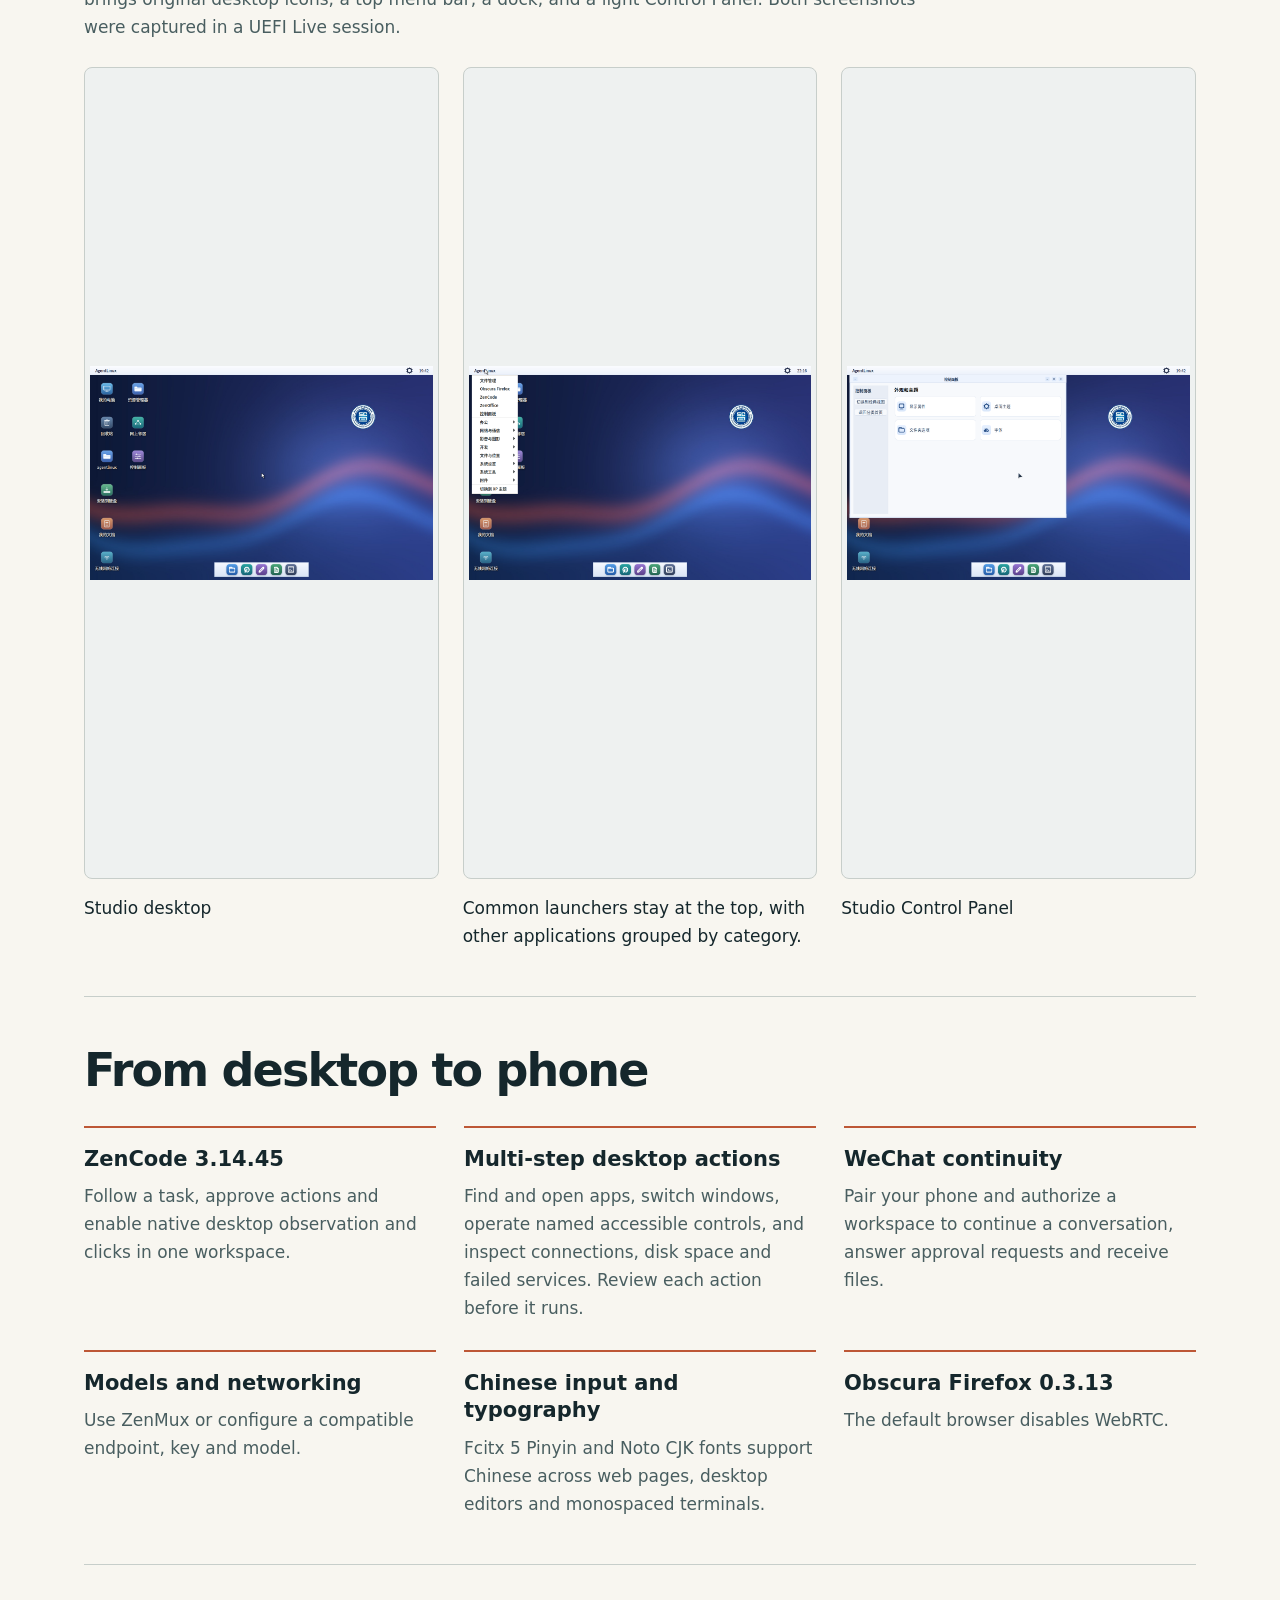
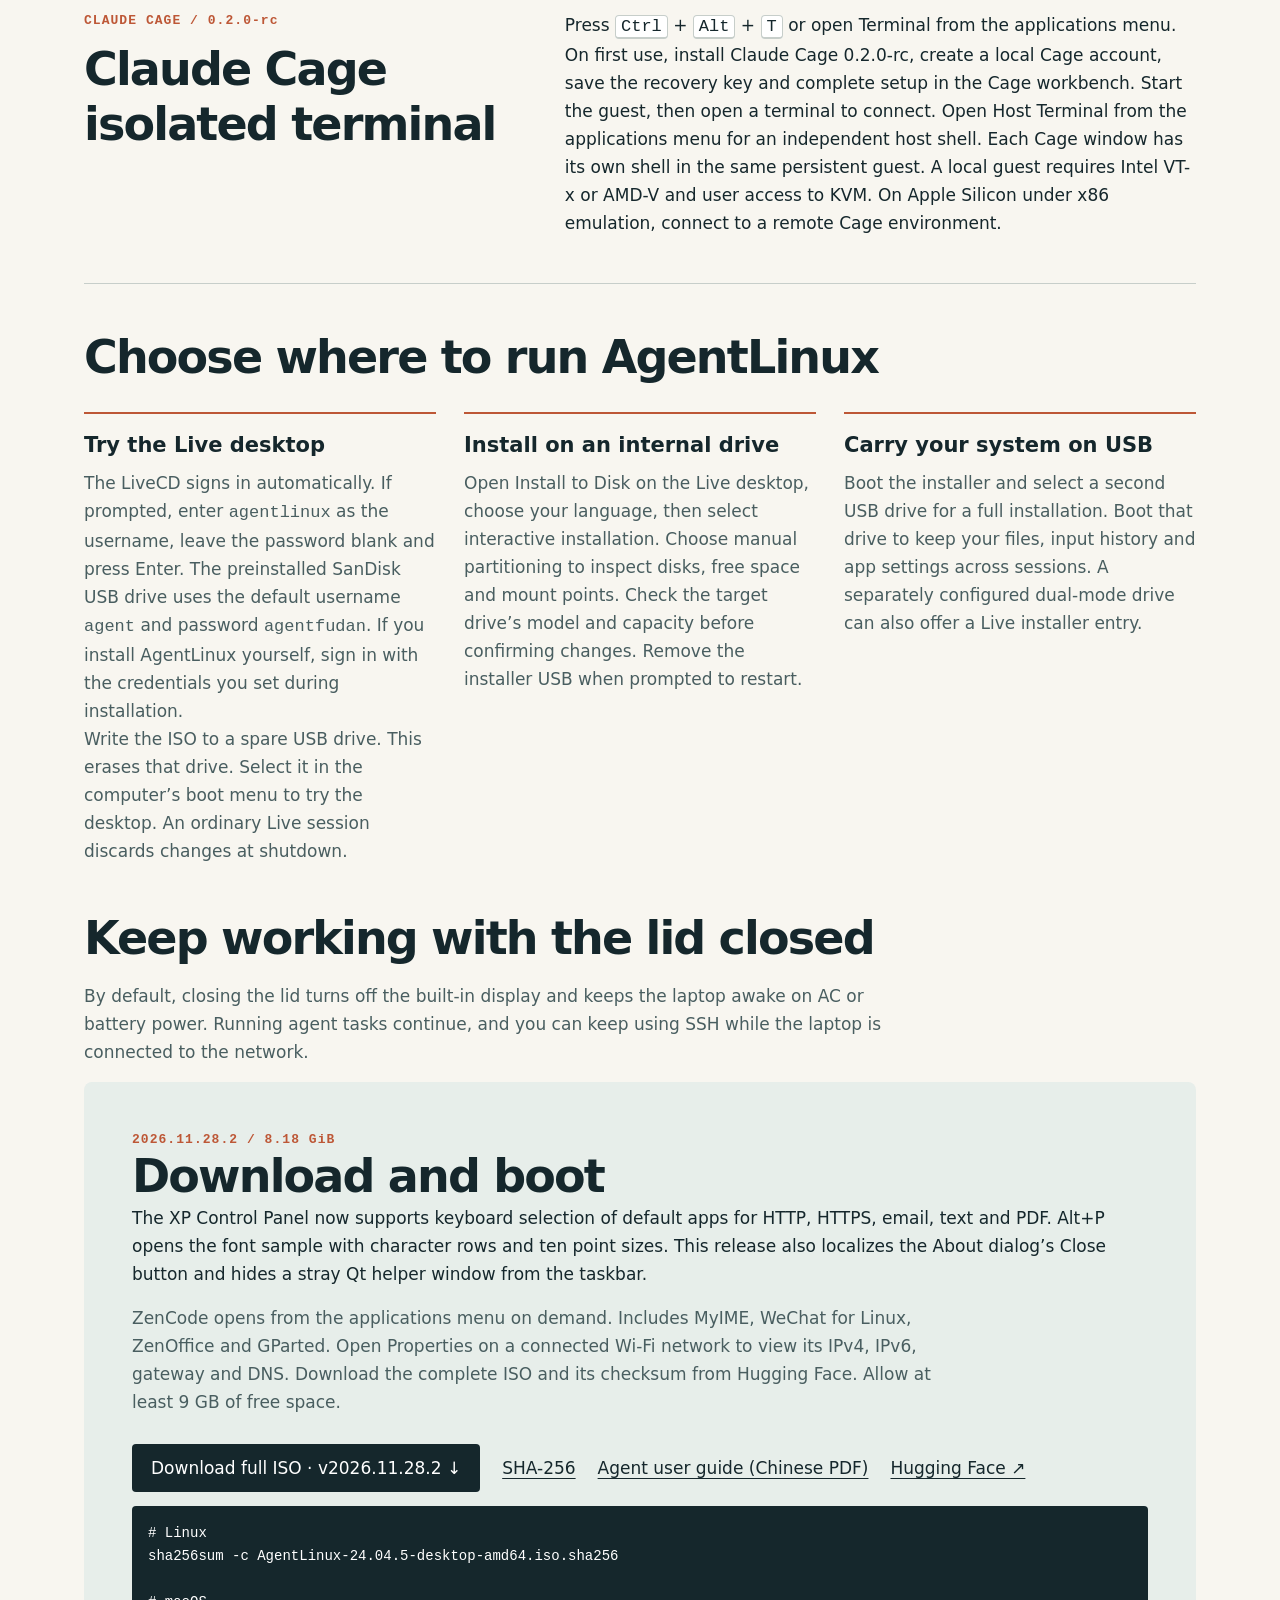
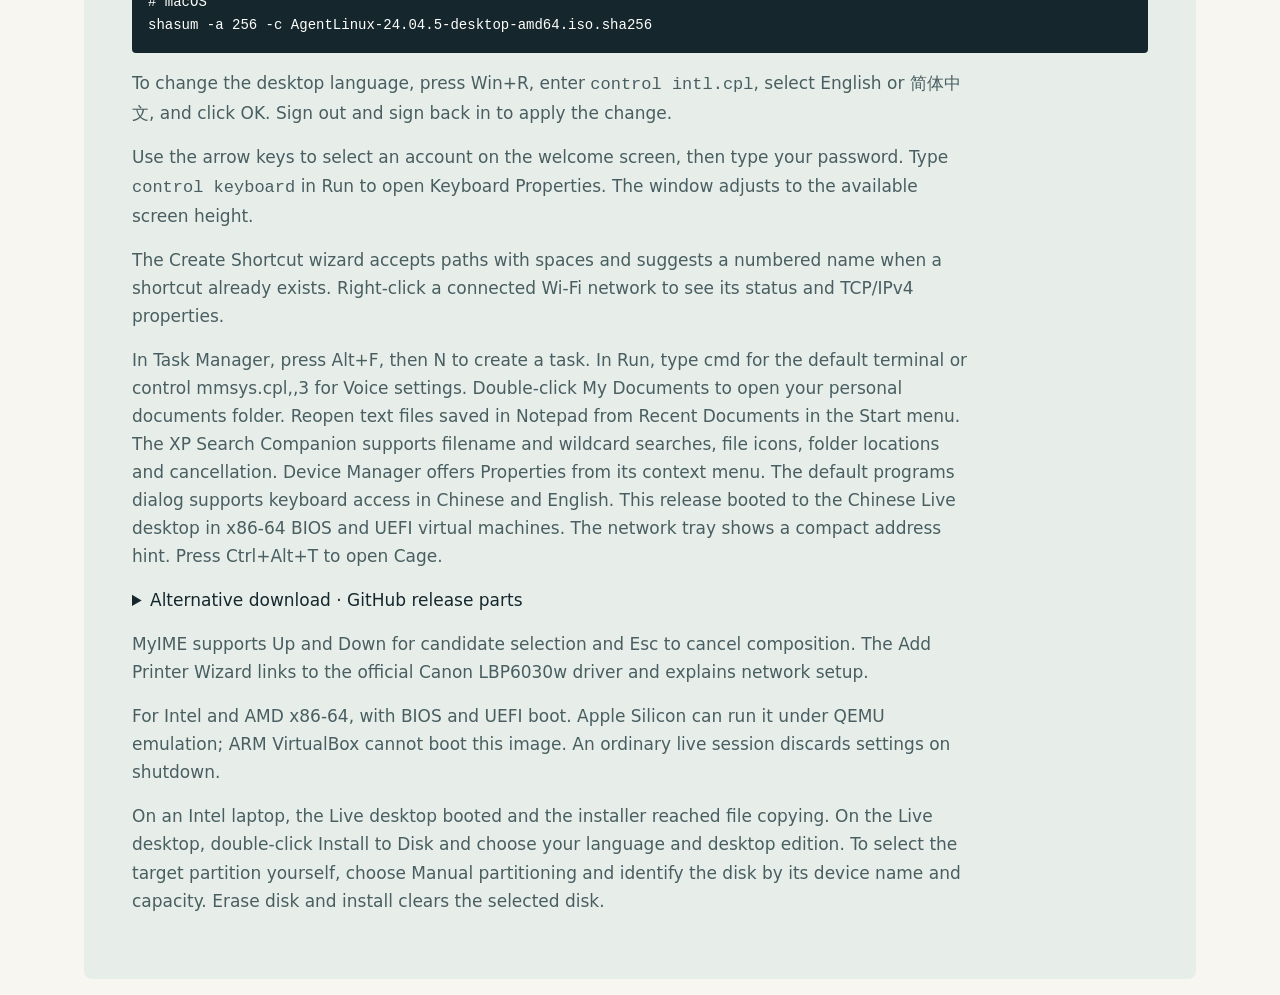
==== commit 6a1ba0a5: "Release categorized Studio application menu" ====
--- a/docs/en.html
+++ b/docs/en.html
@@ -1,5 +1,5 @@
-<!doctype html><html lang="en"><meta charset="utf-8"><meta name="viewport" content="width=device-width, initial-scale=1"><title>AgentLinux · A Linux desktop for agents</title><meta name="description" content="Start a task on your desktop. Pick it up in WeChat. Ubuntu Kylin 24.04.5 LTS · ZenCode 3.14.45"><link rel="icon" type="image/png" href="assets/college-emblem.png"><link rel="stylesheet" href="assets/site.css"><header><nav><a class="brand" href="#top"><img src="assets/college-emblem.png" width="56" height="56" alt="Emblem of Fudan University’s College of Computer Science and Artificial Intelligence">AgentLinux</a><div class="navlinks"><a href="#hardware-demo">Hardware demo</a><a href="#features">Features</a><a href="#download">Download</a><a href="index.html" lang="zh-CN">中文</a></div></nav></header><main id="top"><section class="hero"><div><p class="meta">UBUNTU KYLIN 24.04.5 LTS / AMD64</p><h1>AgentLinux</h1><p class="lead">Start a task on your desktop. Pick it up in WeChat.</p><div class="actions"><a class="button" href="#download">Get the ISO ↓</a><a href="https://github.com/bennix/AgentLinux">GitHub ↗</a></div></div><figure><img src="assets/xp-desktop.jpg" width="800" height="500" style="height:auto" alt="AgentLinux desktop in Chinese with a green Start button and a blue taskbar"><figcaption>Chinese desktop after signing in from the installed UEFI virtual disk with the ISO removed</figcaption></figure></section><section class="section" id="hardware-demo"><h2>The desktop agent on real hardware</h2><p class="details">Agents can open Display Properties, System Settings, Folder Options and Display Language directly. All 24 Control Panel entries were launched on a physical laptop in Chinese and English.</p><p class="details">These tasks ran in Chinese and English in a separate graphical session on a physical x86-64 AgentLinux laptop. Select a screenshot to see it at full size.</p><div class="demo-gallery"><figure><a href="assets/agent/laptop-20261125/en-inspect.png"><img src="assets/agent/laptop-20261125/en-inspect.png" loading="lazy" alt="Inspect the kernel and print queue"></a><figcaption><h3>Inspect the kernel and print queue</h3><p>The assistant read the running kernel (Linux 7.0.0-43-generic) and architecture (x86_64). It also reported that the printer check returned no queue details.</p></figcaption></figure><figure><a href="assets/agent/laptop-20261125/writer-document-en.png"><img src="assets/agent/laptop-20261125/writer-document-en.png" loading="lazy" alt="Write a handover note"></a><figcaption><h3>Write a handover note</h3><p>In the same conversation, the assistant used CLI-Anything to create a Writer document. We opened it and checked its kernel, architecture and printer findings against the tool results.</p><a href="assets/agent/laptop-20261125/Handover-en.odt" download>Download the handover note (.odt)</a></figcaption></figure><figure><a href="assets/agent/laptop-20261125/en-printer-wizard.png"><img src="assets/agent/laptop-20261125/en-printer-wizard.png" loading="lazy" alt="Open a wizard and inspect its controls"></a><figcaption><h3>Open a wizard and inspect its controls</h3><p>The assistant launched the Add Printer Wizard and read its accessible controls, including the network printer checkbox, Next and Cancel.</p></figcaption></figure><figure><a href="assets/agent/laptop-20261125/documents-demo-en_US.png"><img src="assets/agent/laptop-20261125/documents-demo-en_US.png" loading="lazy" alt="Open a handover note from My Documents"></a><figcaption><h3>Open a handover note from My Documents</h3><p>The My Documents shortcut opens the personal documents folder. This screenshot was captured on the laptop.</p><p>In a separate desktop session on the laptop, a test script opened the named text file through the accessibility API and verified the text displayed in Notepad against the original.</p></figcaption></figure></div><details class="earlier-demo"><summary>See the earlier calculator walkthrough</summary><div class="demo-gallery"><figure><a href="assets/agent/confirm-app.png"><img src="assets/agent/confirm-app.png" loading="lazy" alt="The assistant reads the kernel version and architecture, then requests permission to open MATE Calculator by its desktop ID."></a><figcaption><h3>Inspect the OS and launch an app</h3><p>The assistant reads the kernel version and architecture, then requests permission to open MATE Calculator by its desktop ID.</p></figcaption></figure><figure><a href="assets/agent/control.png"><img src="assets/agent/control.png" loading="lazy" alt="The assistant inspects the calculator’s accessible controls. The dialog shows the proposed press of the 6 button."></a><figcaption><h3>Find and press a button</h3><p>The assistant inspects the calculator’s accessible controls. The dialog shows the proposed press of the 6 button.</p></figcaption></figure><figure><a href="assets/agent/calculator.png"><img src="assets/agent/calculator.png" loading="lazy" alt="After the agent activates 6, multiply, 7 and equals, the calculator displays 42."></a><figcaption><h3>Read the result in Calculator</h3><p>After the agent activates 6, multiply, 7 and equals, the calculator displays 42.</p></figcaption></figure></div></details></section><section class="section" id="market-demo"><h2>From a market data page to a ZenOffice workbook</h2><p class="details">For this cross-app task, Codex drove Obscura Firefox on the same laptop, read the Yahoo Finance history table, created an XLSX with ZenOffice’s OfficeCLI and opened it in ZenOffice.</p><div class="market-demo"><figure><a href="assets/agent/laptop-20261125/browser-history.png"><img src="assets/agent/laptop-20261125/browser-history.png" alt="GOOGL history in Obscura Firefox, in USD. The November 24, 2026 row is an intraday snapshot." loading="lazy"></a><figcaption>GOOGL history in Obscura Firefox, in USD. The November 24, 2026 row is an intraday snapshot.</figcaption></figure><figure><a href="assets/agent/laptop-20261125/sheet.png"><img src="assets/agent/laptop-20261125/sheet.png" alt="Five rows in ZenOffice. All 30 numeric cells were checked against the page, covering open, high, low, close, adjusted close and volume." loading="lazy"></a><figcaption>Five rows in ZenOffice. All 30 numeric cells were checked against the page, covering open, high, low, close, adjusted close and volume.</figcaption></figure></div><p class="details"><a href="assets/agent/laptop-20261125/Alphabet-GOOGL-snapshot.xlsx" download>Download this workbook (.xlsx)</a> · <a href="https://finance.yahoo.com/quote/GOOGL/history/">Yahoo Finance</a></p></section><section class="section" id="xp-preview"><h2>Control Panel preview</h2><p>System Properties adds an Advanced tab. Keyboard shortcuts cycle between property pages. Device Manager refreshes via F5 or the Action menu. Audio selectors keep their arrows visible for long device names.</p><figure><a href="assets/xp-control-panel-en_US.png"><img src="assets/xp-control-panel-en_US.png" width="800" height="500" style="max-width:100%;height:auto" loading="lazy" alt="Classic Control Panel on the laptop with the Keyboard icon label highlighted in blue"></a><figcaption>Tested on the laptop. Press K to select Keyboard, Enter to open its properties and Esc to return to the selected icon.</figcaption></figure><figure><a href="assets/xp-help-en_US.png"><img src="assets/xp-help-en_US.png" width="708" height="474" style="max-width:100%;height:auto" alt="The agent has selected Network connections, with the corresponding instructions visible on the right." loading="lazy"></a><figcaption>On the laptop, the agent opened Help and Support, inspected the topic list, and selected Network connections. The right pane shows how to inspect a wireless connection.</figcaption></figure><figure><img src="assets/xp-voice-en_US.png" width="453" height="364" style="max-width:100%;height:auto" loading="lazy" alt="Playback and recording device selectors in XP Voice properties"><figcaption>Tested on the laptop. In the recording device box, press Alt+↓ to open the list and Esc to close it.</figcaption></figure><figure><img src="assets/xp-explorer-en_US.png" width="800" height="600" loading="lazy" style="max-width:100%;height:auto" alt="English Explorer context menu with New and Refresh"><figcaption>Right-click an empty area in Explorer and choose New → Folder. The English desktop creates “New Folder”.</figcaption></figure><figure><img src="assets/xp-device-scan-en_US.png" width="698" height="414" style="max-width:100%;height:auto" loading="lazy" alt="Action menu in Device Manager"><figcaption>Choose Action → Scan for hardware changes, or press F5. A connected device stays selected after the refresh.</figcaption></figure><figure><img src="assets/xp-wifi-en_US.png" width="345" height="413" style="max-width:100%;height:auto" loading="lazy" alt="XP IPv4 properties with automatic IP and DNS server address assignment selected"><figcaption>In Wi-Fi properties, choose automatic configuration or enter the IPv4 address, default gateway and DNS servers.</figcaption></figure><figure><img src="assets/xp-print-wizard-en_US.png" width="530" height="355" style="max-width:100%;height:auto" loading="lazy" alt="Add Printer Wizard with the network address option"><figcaption>Open Printers and Faxes from the Start menu and choose Add a printer. If you know the IPP address, select Use a network printer address and enter it to continue.</figcaption></figure><figure><img src="assets/xp-about-en_US.png" width="440" height="228" loading="lazy" style="max-width:100%;height:auto" alt="About AgentLinux on the laptop"><figcaption>Run <code>winver</code> to see the OS version, kernel and architecture. To open the same window through the agent, run <code>agentlinux-components app/agentlinux-xp-about.desktop --launch</code></figcaption></figure><figure><img src="assets/xp-settings-home-en_US.png" width="776" height="500" loading="lazy" style="max-width:100%;height:auto" alt="System Settings in the XP classic icon view"><figcaption>The agent opened System Settings on the laptop. Use Home, End or a letter to select one of the ten icons, then press Enter to open it.</figcaption></figure><figure><img src="assets/xp-meter-en_US.png" width="478" height="319" loading="lazy" style="max-width:100%;height:auto" alt="XP Power Meter showing external power connected"><figcaption>The agent opened Power Options on the laptop and selected Power Meter by name. At capture time, the laptop was plugged in and the battery was at 100%.</figcaption></figure></section><section id="studio" class="section"><h2>Switch between XP and Studio</h2><p class="details">Open Control Panel → Appearance and Themes → Desktop Theme to choose a theme. Studio brings original desktop icons, a top menu bar, a dock, and a light Control Panel. Both screenshots were captured in a UEFI Live session.</p><div class="demo-gallery"><figure><a href="assets/studio-desktop.png"><img src="assets/studio-desktop.png" width="1280" height="800" loading="lazy" alt="Studio desktop"></a><figcaption>Studio desktop</figcaption></figure><figure><a href="assets/studio-control-panel.png"><img src="assets/studio-control-panel.png" width="1280" height="800" loading="lazy" alt="Studio Control Panel"></a><figcaption>Studio Control Panel</figcaption></figure></div></section><section id="features" class="section"><h2>From desktop to phone</h2><div class="grid"><article><h3>ZenCode 3.14.45</h3><p>Follow a task, approve actions and enable native desktop observation and clicks in one workspace.</p></article><article><h3>Multi-step desktop actions</h3><p>Find and open apps, switch windows, operate named accessible controls, and inspect connections, disk space and failed services. Review each action before it runs.</p></article><article><h3>WeChat continuity</h3><p>Pair your phone and authorize a workspace to continue a conversation, answer approval requests and receive files.</p></article><article><h3>Models and networking</h3><p>Use ZenMux or configure a compatible endpoint, key and model.</p></article><article><h3>Chinese input and typography</h3><p>Fcitx 5 Pinyin and Noto CJK fonts support Chinese across web pages, desktop editors and monospaced terminals.</p></article><article><h3>Obscura Firefox 0.3.13</h3><p>The default browser disables WebRTC.</p></article></div></section><section id="claude-cage" class="section cage"><div><p class="meta">CLAUDE CAGE / 0.2.0-rc</p><h2>Claude Cage isolated terminal</h2></div><p>Press <kbd>Ctrl</kbd> + <kbd>Alt</kbd> + <kbd>T</kbd> or open Terminal from the applications menu. On first use, install Claude Cage 0.2.0-rc, create a local Cage account, save the recovery key and complete setup in the Cage workbench. Start the guest, then open a terminal to connect. Open Host Terminal from the applications menu for an independent host shell. Each Cage window has its own shell in the same persistent guest. A local guest requires Intel VT-x or AMD-V and user access to KVM. On Apple Silicon under x86 emulation, connect to a remote Cage environment.</p></section><section class="section" id="installation"><h2>Choose where to run AgentLinux</h2><div class="grid"><article><h3>Try the Live desktop</h3><p>The LiveCD signs in automatically. If prompted, enter <code>agentlinux</code> as the username, leave the password blank and press Enter. The preinstalled SanDisk USB drive uses the default username <code>agent</code> and password <code>agentfudan</code>. If you install AgentLinux yourself, sign in with the credentials you set during installation.</p><p>Write the ISO to a spare USB drive. This erases that drive. Select it in the computer’s boot menu to try the desktop. An ordinary Live session discards changes at shutdown.</p></article><article><h3>Install on an internal drive</h3><p>Open Install to Disk on the Live desktop, choose your language, then select interactive installation. Choose manual partitioning to inspect disks, free space and mount points. Check the target drive’s model and capacity before confirming changes. Remove the installer USB when prompted to restart.</p></article><article><h3>Carry your system on USB</h3><p>Boot the installer and select a second USB drive for a full installation. Boot that drive to keep your files, input history and app settings across sessions. A separately configured dual-mode drive can also offer a Live installer entry.</p></article></div></section><section><h2>Keep working with the lid closed</h2><p class="details">By default, closing the lid turns off the built-in display and keeps the laptop awake on AC or battery power. Running agent tasks continue, and you can keep using SSH while the laptop is connected to the network.</p></section><section class="download" id="download"><p class="meta">2026.11.28.1 / 8.18 GiB</p><h2>Download and boot</h2><p>The XP Control Panel now supports keyboard selection of default apps for HTTP, HTTPS, email, text and PDF. Alt+P opens the font sample with character rows and ten point sizes. This release also localizes the About dialog’s Close button and hides a stray Qt helper window from the taskbar.</p><p class="details">ZenCode opens from the applications menu on demand. Includes MyIME, WeChat for Linux, ZenOffice and GParted. Open Properties on a connected Wi-Fi network to view its IPv4, IPv6, gateway and DNS. Download the complete ISO and its checksum from Hugging Face. Allow at least 9 GB of free space.</p><div class="actions"><a class="button" href="https://huggingface.co/datasets/Bennixzp2024/AgentLinux/resolve/v2026.11.28.1/AgentLinux-24.04.5-desktop-amd64.iso?download=true">Download full ISO · v2026.11.28.1 ↓</a><a href="https://huggingface.co/datasets/Bennixzp2024/AgentLinux/resolve/v2026.11.28.1/AgentLinux-24.04.5-desktop-amd64.iso.sha256?download=true">SHA-256</a><a href="manual/agent-guide.pdf" hreflang="zh-CN">Agent user guide (Chinese PDF)</a><a href="https://huggingface.co/datasets/Bennixzp2024/AgentLinux">Hugging Face ↗</a></div><pre># Linux
+<!doctype html><html lang="en"><meta charset="utf-8"><meta name="viewport" content="width=device-width, initial-scale=1"><title>AgentLinux · A Linux desktop for agents</title><meta name="description" content="Start a task on your desktop. Pick it up in WeChat. Ubuntu Kylin 24.04.5 LTS · ZenCode 3.14.45"><link rel="icon" type="image/png" href="assets/college-emblem.png"><link rel="stylesheet" href="assets/site.css"><header><nav><a class="brand" href="#top"><img src="assets/college-emblem.png" width="56" height="56" alt="Emblem of Fudan University’s College of Computer Science and Artificial Intelligence">AgentLinux</a><div class="navlinks"><a href="#hardware-demo">Hardware demo</a><a href="#features">Features</a><a href="#download">Download</a><a href="index.html" lang="zh-CN">中文</a></div></nav></header><main id="top"><section class="hero"><div><p class="meta">UBUNTU KYLIN 24.04.5 LTS / AMD64</p><h1>AgentLinux</h1><p class="lead">Start a task on your desktop. Pick it up in WeChat.</p><div class="actions"><a class="button" href="#download">Get the ISO ↓</a><a href="https://github.com/bennix/AgentLinux">GitHub ↗</a></div></div><figure><img src="assets/xp-desktop.jpg" width="800" height="500" style="height:auto" alt="AgentLinux desktop in Chinese with a green Start button and a blue taskbar"><figcaption>Chinese desktop after signing in from the installed UEFI virtual disk with the ISO removed</figcaption></figure></section><section class="section" id="hardware-demo"><h2>The desktop agent on real hardware</h2><p class="details">Agents can open Display Properties, System Settings, Folder Options and Display Language directly. All 24 Control Panel entries were launched on a physical laptop in Chinese and English.</p><p class="details">These tasks ran in Chinese and English in a separate graphical session on a physical x86-64 AgentLinux laptop. Select a screenshot to see it at full size.</p><div class="demo-gallery"><figure><a href="assets/agent/laptop-20261125/en-inspect.png"><img src="assets/agent/laptop-20261125/en-inspect.png" loading="lazy" alt="Inspect the kernel and print queue"></a><figcaption><h3>Inspect the kernel and print queue</h3><p>The assistant read the running kernel (Linux 7.0.0-43-generic) and architecture (x86_64). It also reported that the printer check returned no queue details.</p></figcaption></figure><figure><a href="assets/agent/laptop-20261125/writer-document-en.png"><img src="assets/agent/laptop-20261125/writer-document-en.png" loading="lazy" alt="Write a handover note"></a><figcaption><h3>Write a handover note</h3><p>In the same conversation, the assistant used CLI-Anything to create a Writer document. We opened it and checked its kernel, architecture and printer findings against the tool results.</p><a href="assets/agent/laptop-20261125/Handover-en.odt" download>Download the handover note (.odt)</a></figcaption></figure><figure><a href="assets/agent/laptop-20261125/en-printer-wizard.png"><img src="assets/agent/laptop-20261125/en-printer-wizard.png" loading="lazy" alt="Open a wizard and inspect its controls"></a><figcaption><h3>Open a wizard and inspect its controls</h3><p>The assistant launched the Add Printer Wizard and read its accessible controls, including the network printer checkbox, Next and Cancel.</p></figcaption></figure><figure><a href="assets/agent/laptop-20261125/documents-demo-en_US.png"><img src="assets/agent/laptop-20261125/documents-demo-en_US.png" loading="lazy" alt="Open a handover note from My Documents"></a><figcaption><h3>Open a handover note from My Documents</h3><p>The My Documents shortcut opens the personal documents folder. This screenshot was captured on the laptop.</p><p>In a separate desktop session on the laptop, a test script opened the named text file through the accessibility API and verified the text displayed in Notepad against the original.</p></figcaption></figure></div><details class="earlier-demo"><summary>See the earlier calculator walkthrough</summary><div class="demo-gallery"><figure><a href="assets/agent/confirm-app.png"><img src="assets/agent/confirm-app.png" loading="lazy" alt="The assistant reads the kernel version and architecture, then requests permission to open MATE Calculator by its desktop ID."></a><figcaption><h3>Inspect the OS and launch an app</h3><p>The assistant reads the kernel version and architecture, then requests permission to open MATE Calculator by its desktop ID.</p></figcaption></figure><figure><a href="assets/agent/control.png"><img src="assets/agent/control.png" loading="lazy" alt="The assistant inspects the calculator’s accessible controls. The dialog shows the proposed press of the 6 button."></a><figcaption><h3>Find and press a button</h3><p>The assistant inspects the calculator’s accessible controls. The dialog shows the proposed press of the 6 button.</p></figcaption></figure><figure><a href="assets/agent/calculator.png"><img src="assets/agent/calculator.png" loading="lazy" alt="After the agent activates 6, multiply, 7 and equals, the calculator displays 42."></a><figcaption><h3>Read the result in Calculator</h3><p>After the agent activates 6, multiply, 7 and equals, the calculator displays 42.</p></figcaption></figure></div></details></section><section class="section" id="market-demo"><h2>From a market data page to a ZenOffice workbook</h2><p class="details">For this cross-app task, Codex drove Obscura Firefox on the same laptop, read the Yahoo Finance history table, created an XLSX with ZenOffice’s OfficeCLI and opened it in ZenOffice.</p><div class="market-demo"><figure><a href="assets/agent/laptop-20261125/browser-history.png"><img src="assets/agent/laptop-20261125/browser-history.png" alt="GOOGL history in Obscura Firefox, in USD. The November 24, 2026 row is an intraday snapshot." loading="lazy"></a><figcaption>GOOGL history in Obscura Firefox, in USD. The November 24, 2026 row is an intraday snapshot.</figcaption></figure><figure><a href="assets/agent/laptop-20261125/sheet.png"><img src="assets/agent/laptop-20261125/sheet.png" alt="Five rows in ZenOffice. All 30 numeric cells were checked against the page, covering open, high, low, close, adjusted close and volume." loading="lazy"></a><figcaption>Five rows in ZenOffice. All 30 numeric cells were checked against the page, covering open, high, low, close, adjusted close and volume.</figcaption></figure></div><p class="details"><a href="assets/agent/laptop-20261125/Alphabet-GOOGL-snapshot.xlsx" download>Download this workbook (.xlsx)</a> · <a href="https://finance.yahoo.com/quote/GOOGL/history/">Yahoo Finance</a></p></section><section class="section" id="xp-preview"><h2>Control Panel preview</h2><p>System Properties adds an Advanced tab. Keyboard shortcuts cycle between property pages. Device Manager refreshes via F5 or the Action menu. Audio selectors keep their arrows visible for long device names.</p><figure><a href="assets/xp-control-panel-en_US.png"><img src="assets/xp-control-panel-en_US.png" width="800" height="500" style="max-width:100%;height:auto" loading="lazy" alt="Classic Control Panel on the laptop with the Keyboard icon label highlighted in blue"></a><figcaption>Tested on the laptop. Press K to select Keyboard, Enter to open its properties and Esc to return to the selected icon.</figcaption></figure><figure><a href="assets/xp-help-en_US.png"><img src="assets/xp-help-en_US.png" width="708" height="474" style="max-width:100%;height:auto" alt="The agent has selected Network connections, with the corresponding instructions visible on the right." loading="lazy"></a><figcaption>On the laptop, the agent opened Help and Support, inspected the topic list, and selected Network connections. The right pane shows how to inspect a wireless connection.</figcaption></figure><figure><img src="assets/xp-voice-en_US.png" width="453" height="364" style="max-width:100%;height:auto" loading="lazy" alt="Playback and recording device selectors in XP Voice properties"><figcaption>Tested on the laptop. In the recording device box, press Alt+↓ to open the list and Esc to close it.</figcaption></figure><figure><img src="assets/xp-explorer-en_US.png" width="800" height="600" loading="lazy" style="max-width:100%;height:auto" alt="English Explorer context menu with New and Refresh"><figcaption>Right-click an empty area in Explorer and choose New → Folder. The English desktop creates “New Folder”.</figcaption></figure><figure><img src="assets/xp-device-scan-en_US.png" width="698" height="414" style="max-width:100%;height:auto" loading="lazy" alt="Action menu in Device Manager"><figcaption>Choose Action → Scan for hardware changes, or press F5. A connected device stays selected after the refresh.</figcaption></figure><figure><img src="assets/xp-wifi-en_US.png" width="345" height="413" style="max-width:100%;height:auto" loading="lazy" alt="XP IPv4 properties with automatic IP and DNS server address assignment selected"><figcaption>In Wi-Fi properties, choose automatic configuration or enter the IPv4 address, default gateway and DNS servers.</figcaption></figure><figure><img src="assets/xp-print-wizard-en_US.png" width="530" height="355" style="max-width:100%;height:auto" loading="lazy" alt="Add Printer Wizard with the network address option"><figcaption>Open Printers and Faxes from the Start menu and choose Add a printer. If you know the IPP address, select Use a network printer address and enter it to continue.</figcaption></figure><figure><img src="assets/xp-about-en_US.png" width="440" height="228" loading="lazy" style="max-width:100%;height:auto" alt="About AgentLinux on the laptop"><figcaption>Run <code>winver</code> to see the OS version, kernel and architecture. To open the same window through the agent, run <code>agentlinux-components app/agentlinux-xp-about.desktop --launch</code></figcaption></figure><figure><img src="assets/xp-settings-home-en_US.png" width="776" height="500" loading="lazy" style="max-width:100%;height:auto" alt="System Settings in the XP classic icon view"><figcaption>The agent opened System Settings on the laptop. Use Home, End or a letter to select one of the ten icons, then press Enter to open it.</figcaption></figure><figure><img src="assets/xp-meter-en_US.png" width="478" height="319" loading="lazy" style="max-width:100%;height:auto" alt="XP Power Meter showing external power connected"><figcaption>The agent opened Power Options on the laptop and selected Power Meter by name. At capture time, the laptop was plugged in and the battery was at 100%.</figcaption></figure></section><section id="studio" class="section"><h2>Switch between XP and Studio</h2><p class="details">Open Control Panel → Appearance and Themes → Desktop Theme to choose a theme. Studio brings original desktop icons, a top menu bar, a dock, and a light Control Panel. Both screenshots were captured in a UEFI Live session.</p><div class="demo-gallery"><figure><a href="assets/studio-desktop.png"><img src="assets/studio-desktop.png" width="1280" height="800" loading="lazy" alt="Studio desktop"></a><figcaption>Studio desktop</figcaption></figure><figure><a href="assets/studio-application-menu.png"><img src="assets/studio-application-menu.png" width="1280" height="800" loading="lazy" alt="Categorized Studio menu"></a><figcaption>Common launchers stay at the top, with other applications grouped by category.</figcaption></figure><figure><a href="assets/studio-control-panel.png"><img src="assets/studio-control-panel.png" width="1280" height="800" loading="lazy" alt="Studio Control Panel"></a><figcaption>Studio Control Panel</figcaption></figure></div></section><section id="features" class="section"><h2>From desktop to phone</h2><div class="grid"><article><h3>ZenCode 3.14.45</h3><p>Follow a task, approve actions and enable native desktop observation and clicks in one workspace.</p></article><article><h3>Multi-step desktop actions</h3><p>Find and open apps, switch windows, operate named accessible controls, and inspect connections, disk space and failed services. Review each action before it runs.</p></article><article><h3>WeChat continuity</h3><p>Pair your phone and authorize a workspace to continue a conversation, answer approval requests and receive files.</p></article><article><h3>Models and networking</h3><p>Use ZenMux or configure a compatible endpoint, key and model.</p></article><article><h3>Chinese input and typography</h3><p>Fcitx 5 Pinyin and Noto CJK fonts support Chinese across web pages, desktop editors and monospaced terminals.</p></article><article><h3>Obscura Firefox 0.3.13</h3><p>The default browser disables WebRTC.</p></article></div></section><section id="claude-cage" class="section cage"><div><p class="meta">CLAUDE CAGE / 0.2.0-rc</p><h2>Claude Cage isolated terminal</h2></div><p>Press <kbd>Ctrl</kbd> + <kbd>Alt</kbd> + <kbd>T</kbd> or open Terminal from the applications menu. On first use, install Claude Cage 0.2.0-rc, create a local Cage account, save the recovery key and complete setup in the Cage workbench. Start the guest, then open a terminal to connect. Open Host Terminal from the applications menu for an independent host shell. Each Cage window has its own shell in the same persistent guest. A local guest requires Intel VT-x or AMD-V and user access to KVM. On Apple Silicon under x86 emulation, connect to a remote Cage environment.</p></section><section class="section" id="installation"><h2>Choose where to run AgentLinux</h2><div class="grid"><article><h3>Try the Live desktop</h3><p>The LiveCD signs in automatically. If prompted, enter <code>agentlinux</code> as the username, leave the password blank and press Enter. The preinstalled SanDisk USB drive uses the default username <code>agent</code> and password <code>agentfudan</code>. If you install AgentLinux yourself, sign in with the credentials you set during installation.</p><p>Write the ISO to a spare USB drive. This erases that drive. Select it in the computer’s boot menu to try the desktop. An ordinary Live session discards changes at shutdown.</p></article><article><h3>Install on an internal drive</h3><p>Open Install to Disk on the Live desktop, choose your language, then select interactive installation. Choose manual partitioning to inspect disks, free space and mount points. Check the target drive’s model and capacity before confirming changes. Remove the installer USB when prompted to restart.</p></article><article><h3>Carry your system on USB</h3><p>Boot the installer and select a second USB drive for a full installation. Boot that drive to keep your files, input history and app settings across sessions. A separately configured dual-mode drive can also offer a Live installer entry.</p></article></div></section><section><h2>Keep working with the lid closed</h2><p class="details">By default, closing the lid turns off the built-in display and keeps the laptop awake on AC or battery power. Running agent tasks continue, and you can keep using SSH while the laptop is connected to the network.</p></section><section class="download" id="download"><p class="meta">2026.11.28.2 / 8.18 GiB</p><h2>Download and boot</h2><p>The XP Control Panel now supports keyboard selection of default apps for HTTP, HTTPS, email, text and PDF. Alt+P opens the font sample with character rows and ten point sizes. This release also localizes the About dialog’s Close button and hides a stray Qt helper window from the taskbar.</p><p class="details">ZenCode opens from the applications menu on demand. Includes MyIME, WeChat for Linux, ZenOffice and GParted. Open Properties on a connected Wi-Fi network to view its IPv4, IPv6, gateway and DNS. Download the complete ISO and its checksum from Hugging Face. Allow at least 9 GB of free space.</p><div class="actions"><a class="button" href="https://huggingface.co/datasets/Bennixzp2024/AgentLinux/resolve/v2026.11.28.2/AgentLinux-24.04.5-desktop-amd64.iso?download=true">Download full ISO · v2026.11.28.2 ↓</a><a href="https://huggingface.co/datasets/Bennixzp2024/AgentLinux/resolve/v2026.11.28.2/AgentLinux-24.04.5-desktop-amd64.iso.sha256?download=true">SHA-256</a><a href="manual/agent-guide.pdf" hreflang="zh-CN">Agent user guide (Chinese PDF)</a><a href="https://huggingface.co/datasets/Bennixzp2024/AgentLinux">Hugging Face ↗</a></div><pre># Linux
 sha256sum -c AgentLinux-24.04.5-desktop-amd64.iso.sha256
 
 # macOS
-shasum -a 256 -c AgentLinux-24.04.5-desktop-amd64.iso.sha256</pre><p class="details">To change the desktop language, press Win+R, enter <code>control intl.cpl</code>, select English or 简体中文, and click OK. Sign out and sign back in to apply the change.</p><p class="details">Use the arrow keys to select an account on the welcome screen, then type your password. Type <code>control keyboard</code> in Run to open Keyboard Properties. The window adjusts to the available screen height.</p><p class="details">The Create Shortcut wizard accepts paths with spaces and suggests a numbered name when a shortcut already exists. Right-click a connected Wi-Fi network to see its status and TCP/IPv4 properties.</p><p class="details">In Task Manager, press Alt+F, then N to create a task. In Run, type cmd for the default terminal or control mmsys.cpl,,3 for Voice settings. Double-click My Documents to open your personal documents folder. Reopen text files saved in Notepad from Recent Documents in the Start menu. The XP Search Companion supports filename and wildcard searches, file icons, folder locations and cancellation. Device Manager offers Properties from its context menu. The default programs dialog supports keyboard access in Chinese and English. This release booted to the Chinese Live desktop in x86-64 BIOS and UEFI virtual machines. The network tray shows a compact address hint. Press Ctrl+Alt+T to open Cage.</p><details><summary>Alternative download · GitHub release parts</summary><p class="details">Run the Python 3 downloader to resume, join and verify all 33 parts.</p><div class="actions"><a href="https://github.com/bennix/AgentLinux/releases/download/v2026.11.28.1/download-iso.py">Download assembly script</a><a href="https://github.com/bennix/AgentLinux/releases/tag/v2026.11.28.1">All release parts ↗</a></div><pre>python3 download-iso.py</pre></details><p class="details">MyIME supports Up and Down for candidate selection and Esc to cancel composition. The Add Printer Wizard links to the official Canon LBP6030w driver and explains network setup.</p><p class="details">For Intel and AMD x86-64, with BIOS and UEFI boot. Apple Silicon can run it under QEMU emulation; ARM VirtualBox cannot boot this image. An ordinary live session discards settings on shutdown.</p><p class="details">On an Intel laptop, the Live desktop booted and the installer reached file copying. On the Live desktop, double-click Install to Disk and choose your language and desktop edition. To select the target partition yourself, choose Manual partitioning and identify the disk by its device name and capacity. Erase disk and install clears the selected disk.</p></section></main></html>+shasum -a 256 -c AgentLinux-24.04.5-desktop-amd64.iso.sha256</pre><p class="details">To change the desktop language, press Win+R, enter <code>control intl.cpl</code>, select English or 简体中文, and click OK. Sign out and sign back in to apply the change.</p><p class="details">Use the arrow keys to select an account on the welcome screen, then type your password. Type <code>control keyboard</code> in Run to open Keyboard Properties. The window adjusts to the available screen height.</p><p class="details">The Create Shortcut wizard accepts paths with spaces and suggests a numbered name when a shortcut already exists. Right-click a connected Wi-Fi network to see its status and TCP/IPv4 properties.</p><p class="details">In Task Manager, press Alt+F, then N to create a task. In Run, type cmd for the default terminal or control mmsys.cpl,,3 for Voice settings. Double-click My Documents to open your personal documents folder. Reopen text files saved in Notepad from Recent Documents in the Start menu. The XP Search Companion supports filename and wildcard searches, file icons, folder locations and cancellation. Device Manager offers Properties from its context menu. The default programs dialog supports keyboard access in Chinese and English. This release booted to the Chinese Live desktop in x86-64 BIOS and UEFI virtual machines. The network tray shows a compact address hint. Press Ctrl+Alt+T to open Cage.</p><details><summary>Alternative download · GitHub release parts</summary><p class="details">Run the Python 3 downloader to resume, join and verify all 33 parts.</p><div class="actions"><a href="https://github.com/bennix/AgentLinux/releases/download/v2026.11.28.2/download-iso.py">Download assembly script</a><a href="https://github.com/bennix/AgentLinux/releases/tag/v2026.11.28.2">All release parts ↗</a></div><pre>python3 download-iso.py</pre></details><p class="details">MyIME supports Up and Down for candidate selection and Esc to cancel composition. The Add Printer Wizard links to the official Canon LBP6030w driver and explains network setup.</p><p class="details">For Intel and AMD x86-64, with BIOS and UEFI boot. Apple Silicon can run it under QEMU emulation; ARM VirtualBox cannot boot this image. An ordinary live session discards settings on shutdown.</p><p class="details">On an Intel laptop, the Live desktop booted and the installer reached file copying. On the Live desktop, double-click Install to Disk and choose your language and desktop edition. To select the target partition yourself, choose Manual partitioning and identify the disk by its device name and capacity. Erase disk and install clears the selected disk.</p></section></main></html>
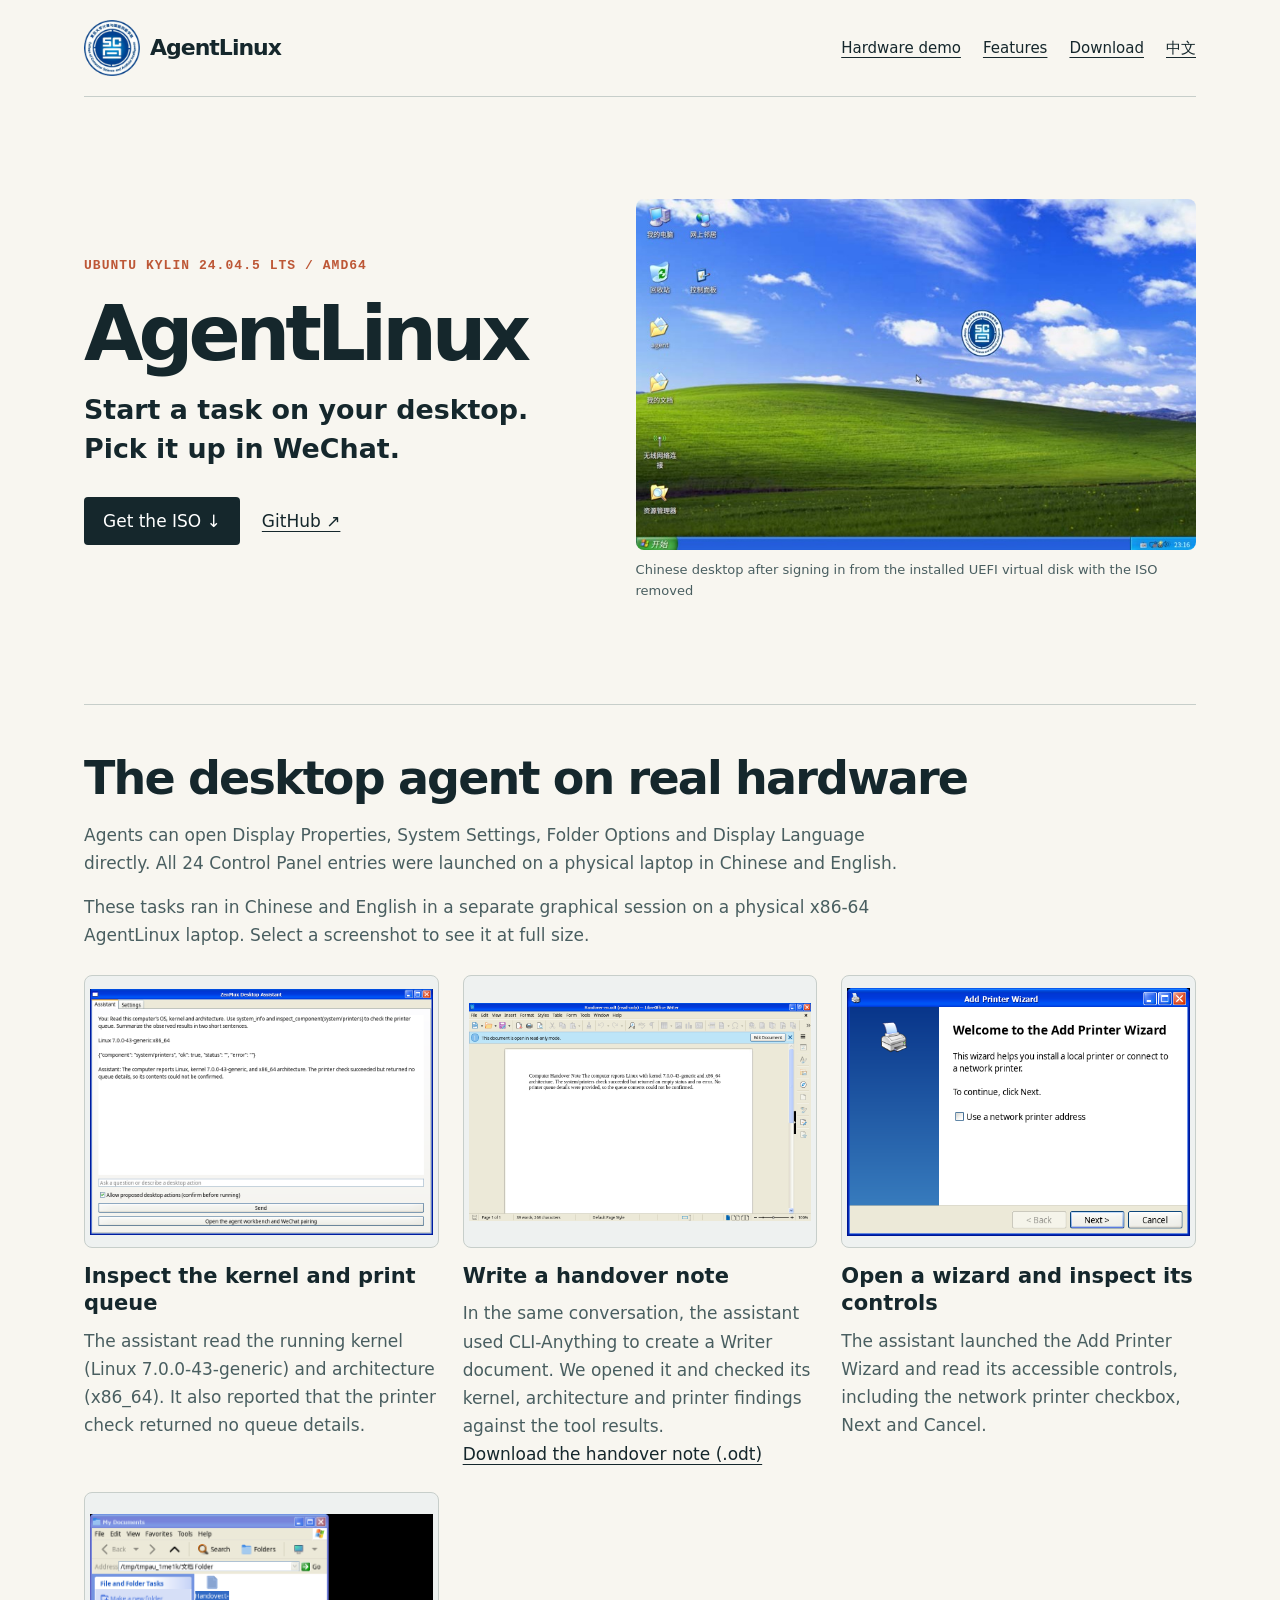
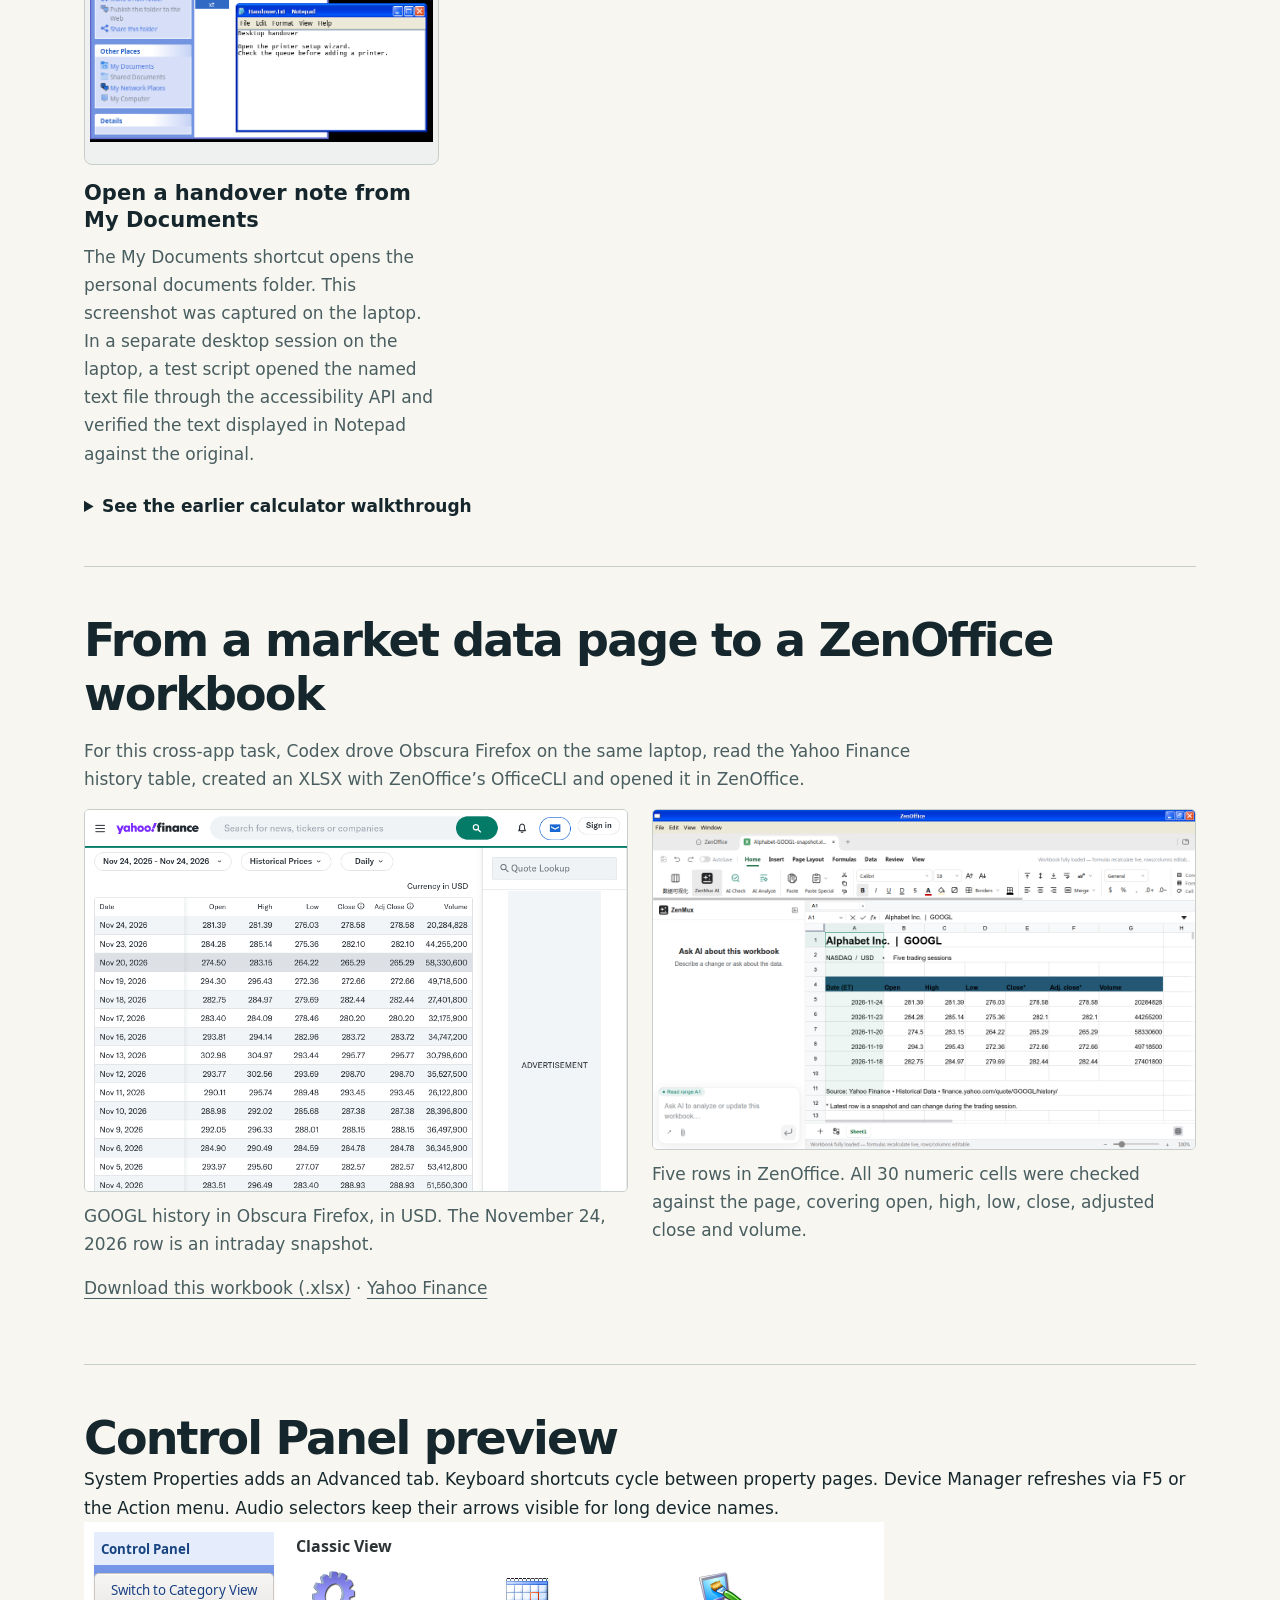
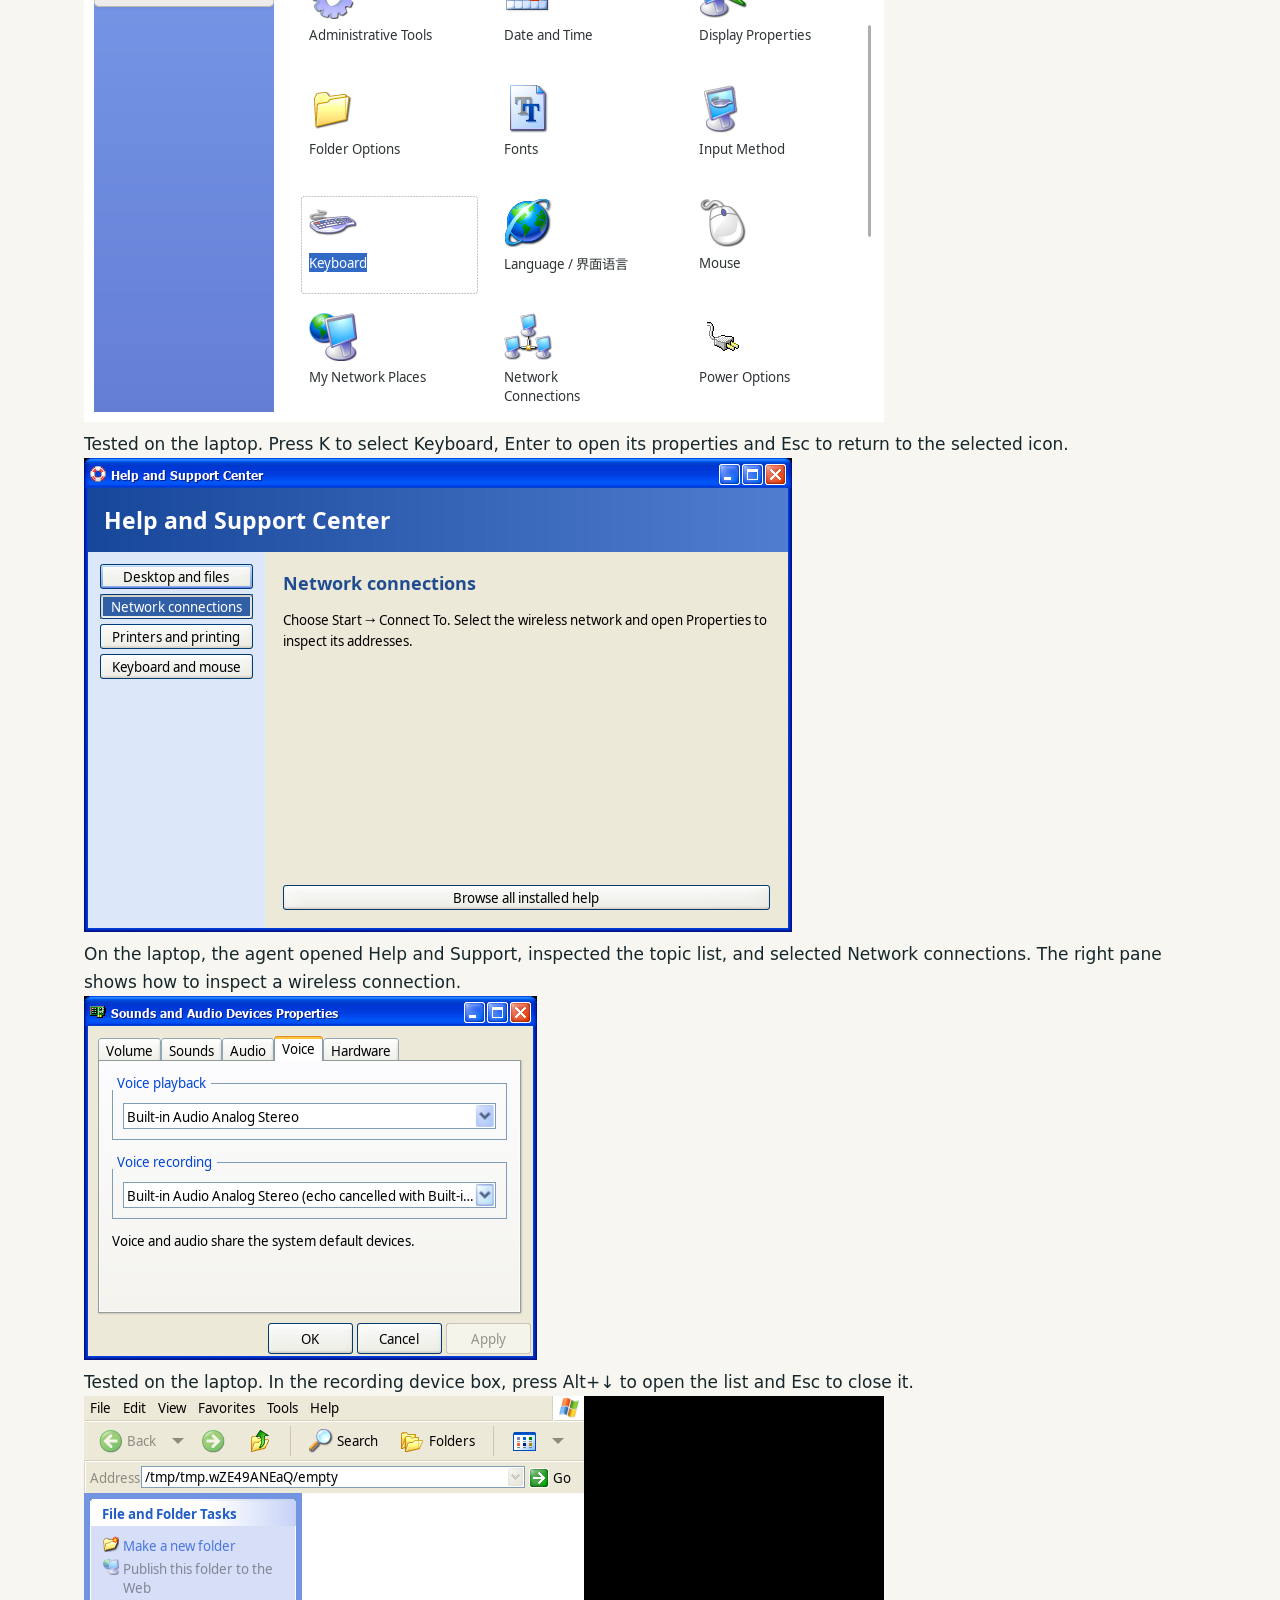
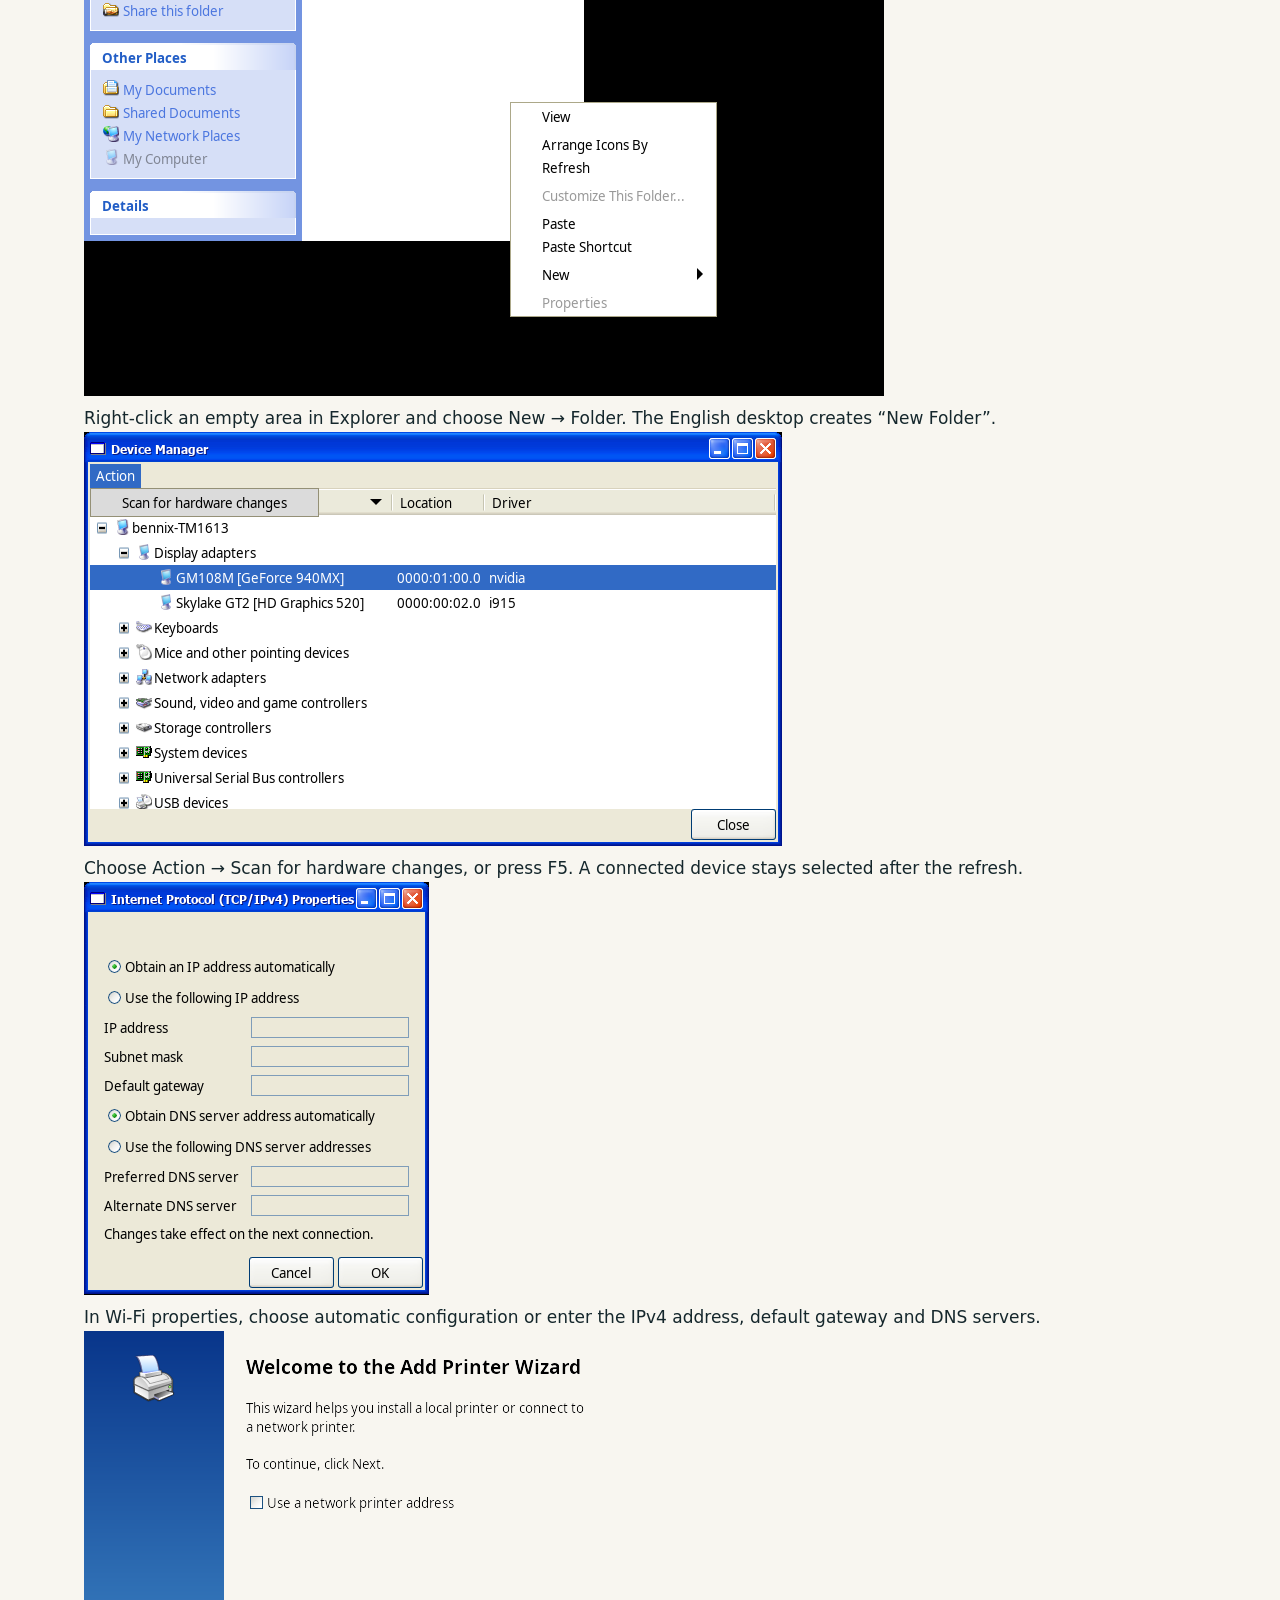
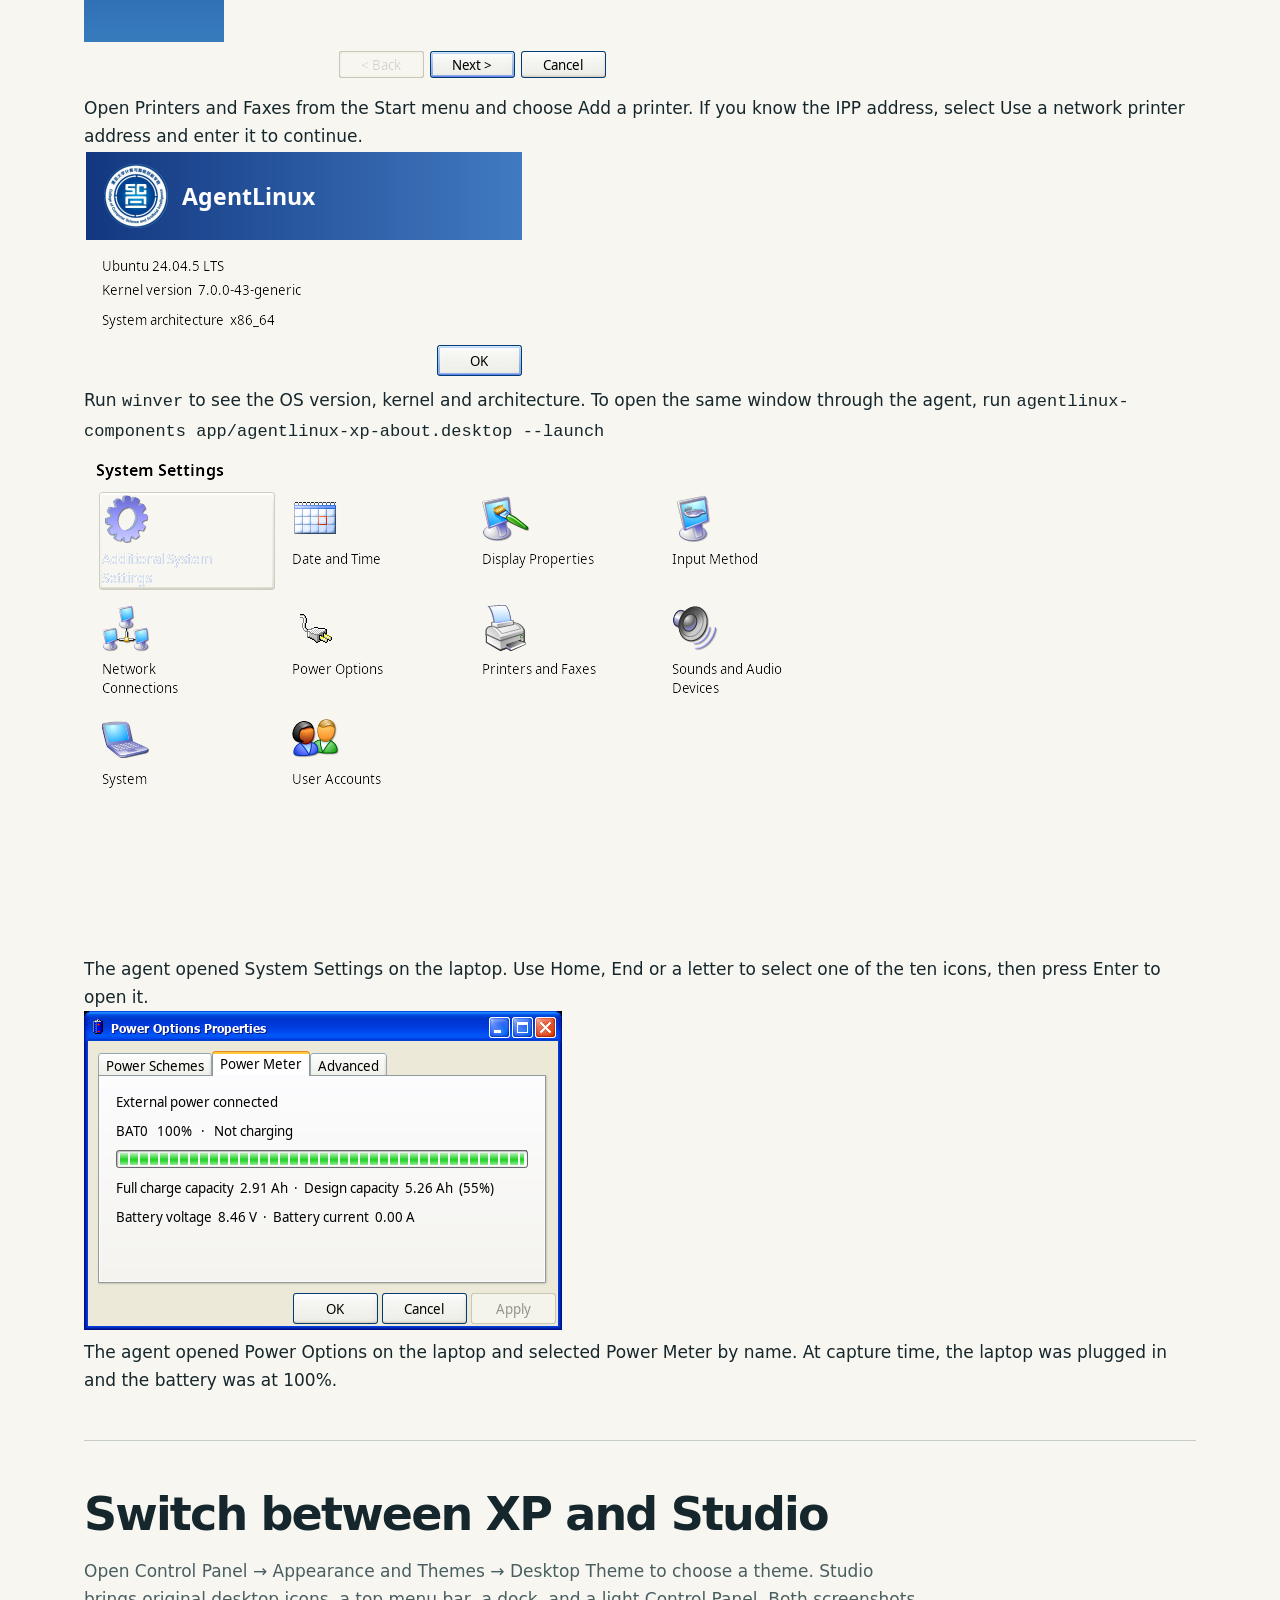
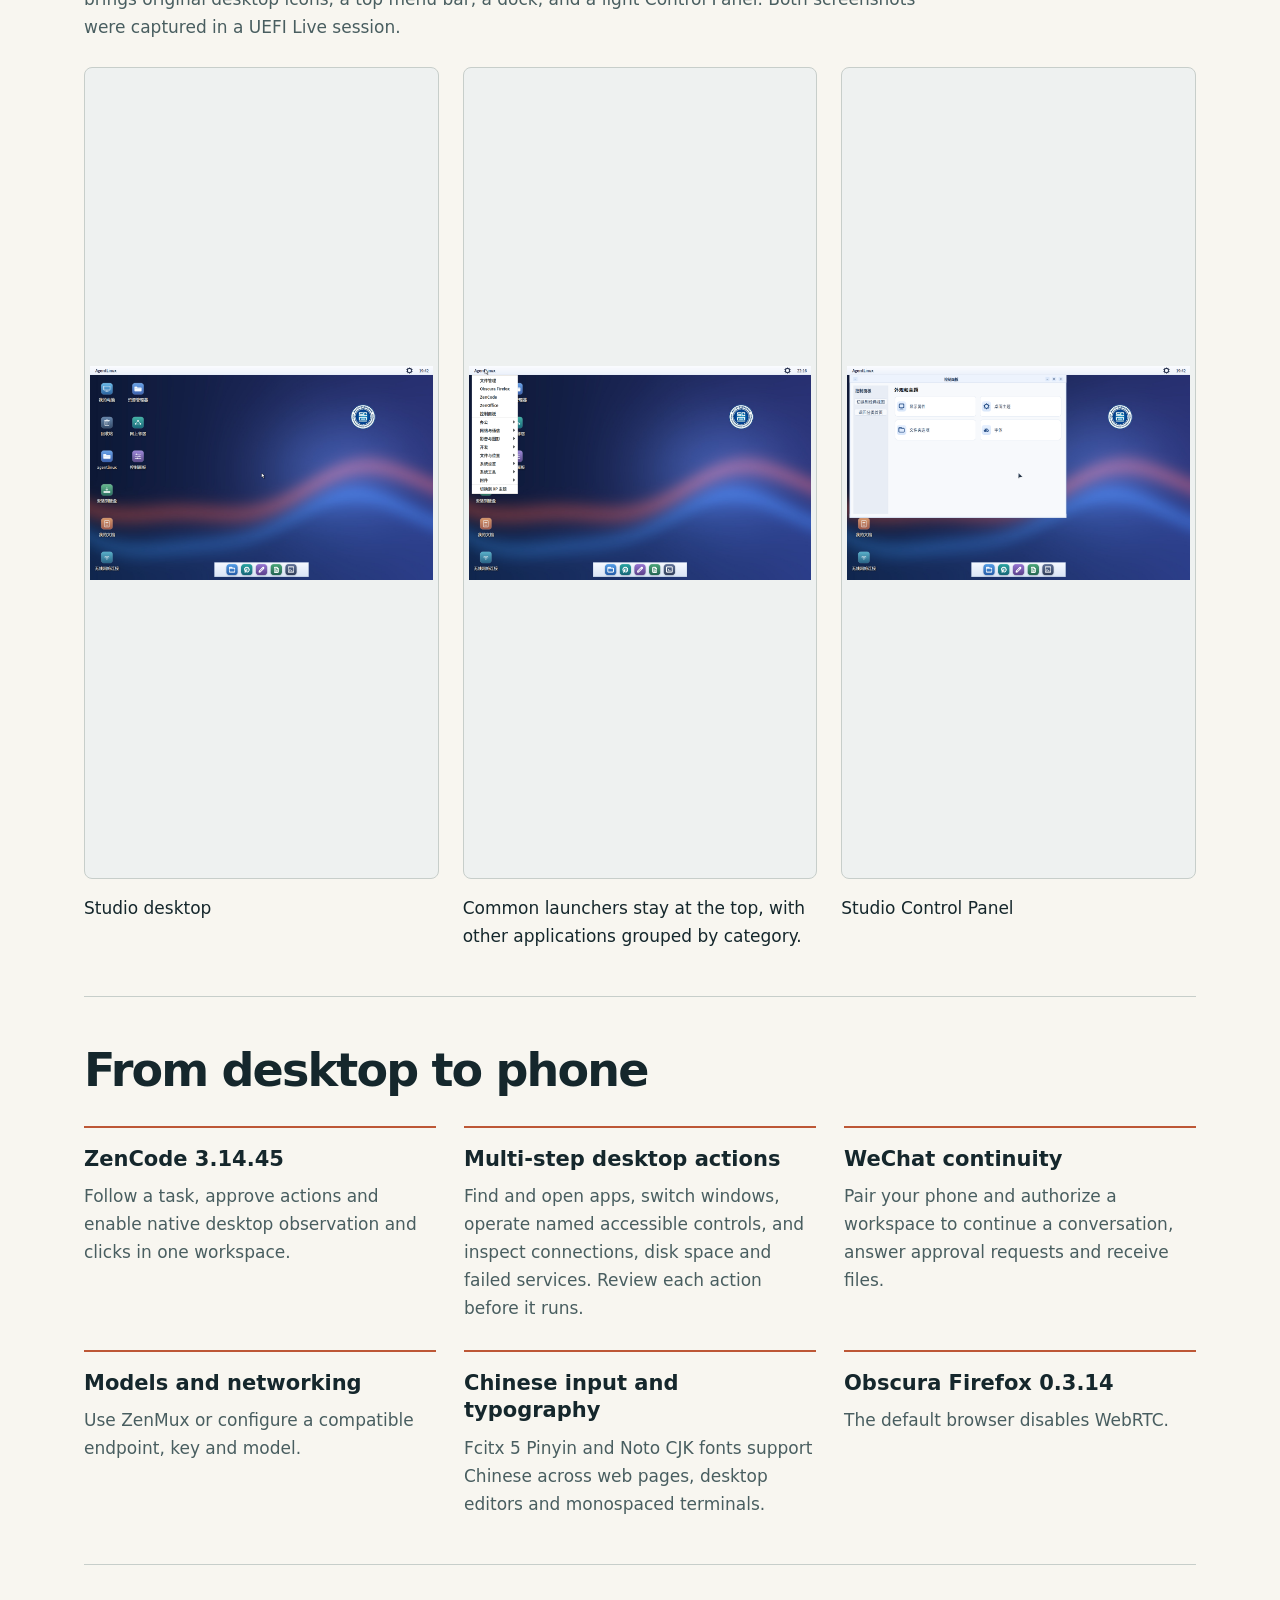
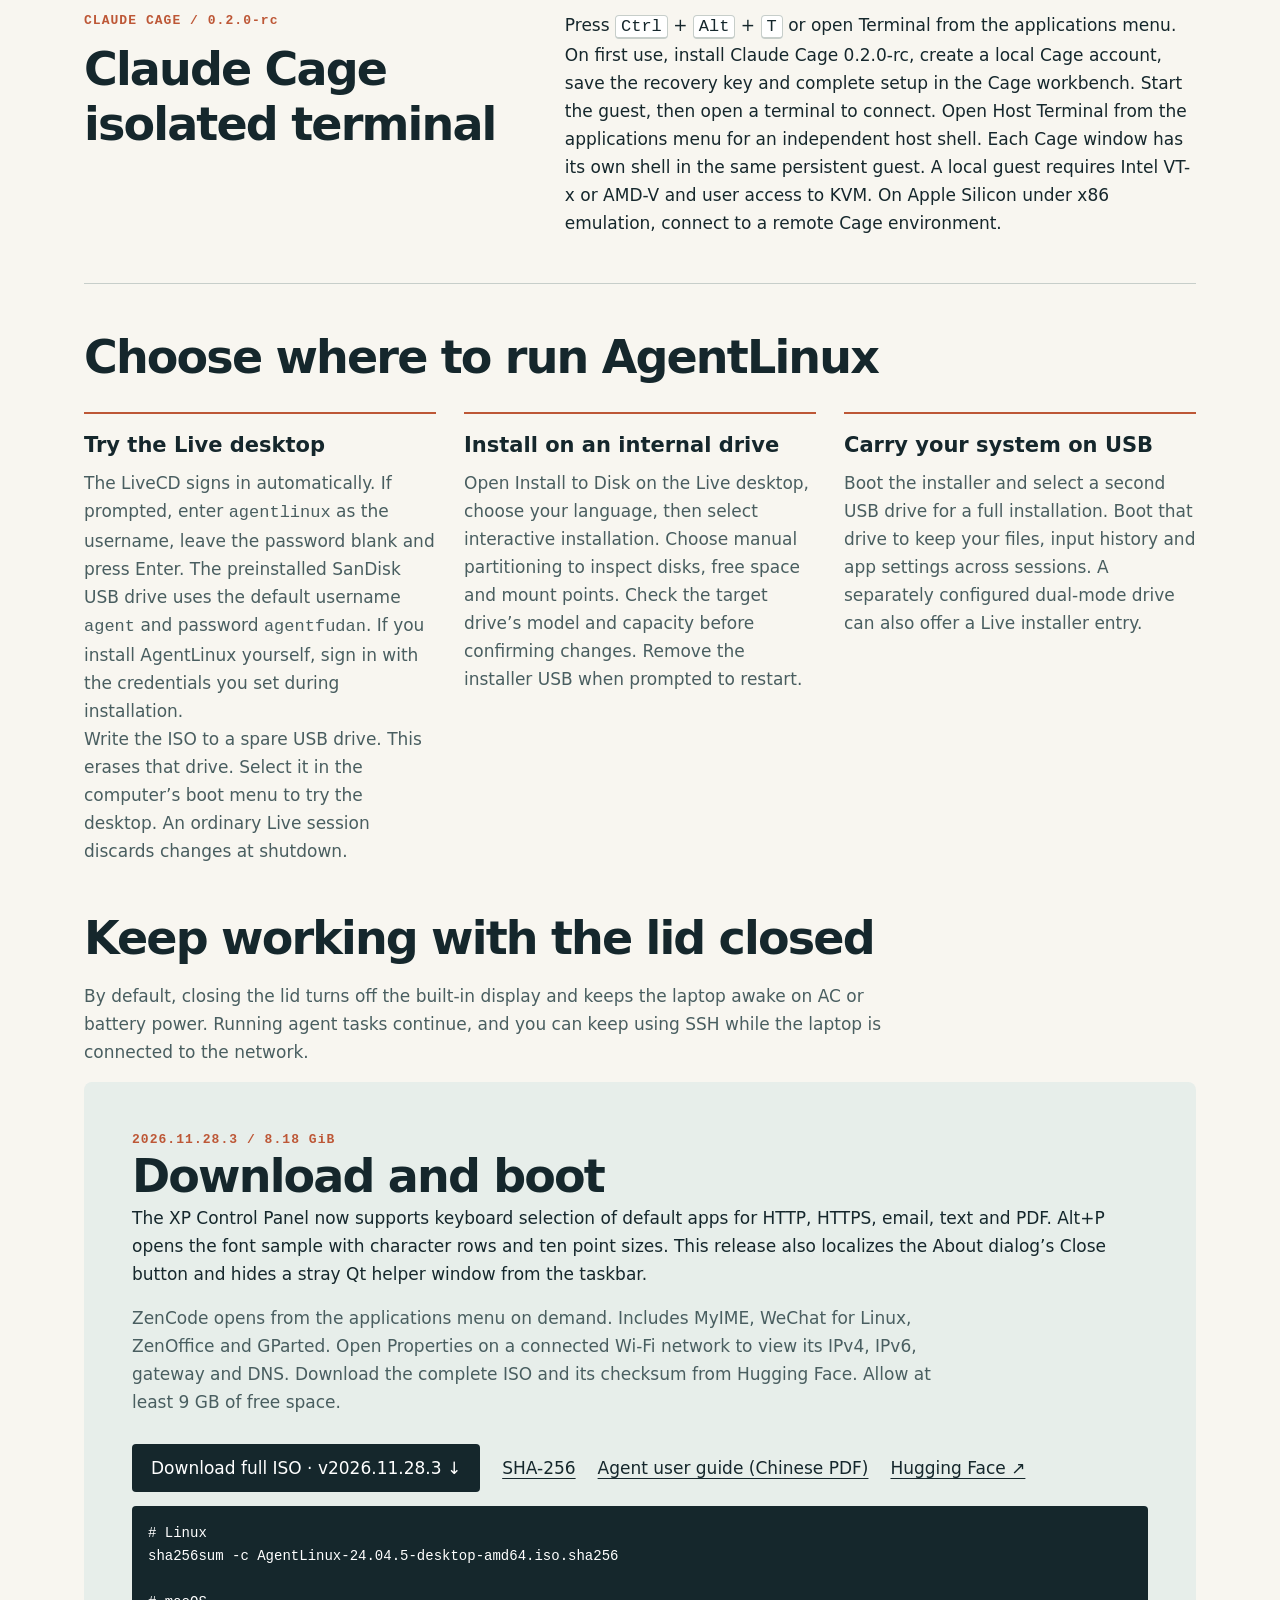
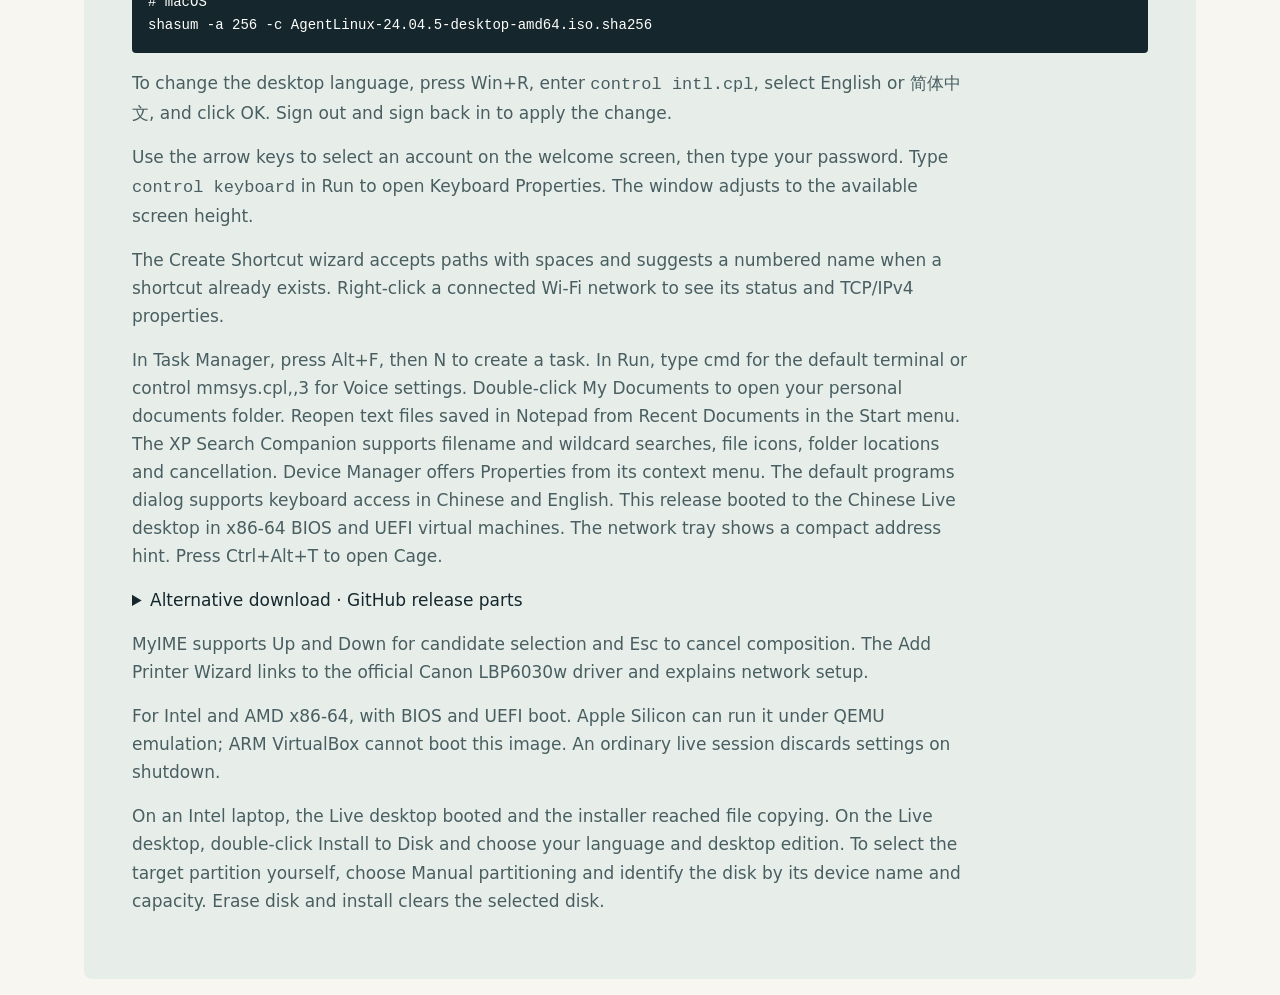
==== commit 65f6da7b: "Update Obscura Firefox to 0.3.14 for the next AgentLinux release" ====
--- a/docs/en.html
+++ b/docs/en.html
@@ -1,5 +1,5 @@
-<!doctype html><html lang="en"><meta charset="utf-8"><meta name="viewport" content="width=device-width, initial-scale=1"><title>AgentLinux · A Linux desktop for agents</title><meta name="description" content="Start a task on your desktop. Pick it up in WeChat. Ubuntu Kylin 24.04.5 LTS · ZenCode 3.14.45"><link rel="icon" type="image/png" href="assets/college-emblem.png"><link rel="stylesheet" href="assets/site.css"><header><nav><a class="brand" href="#top"><img src="assets/college-emblem.png" width="56" height="56" alt="Emblem of Fudan University’s College of Computer Science and Artificial Intelligence">AgentLinux</a><div class="navlinks"><a href="#hardware-demo">Hardware demo</a><a href="#features">Features</a><a href="#download">Download</a><a href="index.html" lang="zh-CN">中文</a></div></nav></header><main id="top"><section class="hero"><div><p class="meta">UBUNTU KYLIN 24.04.5 LTS / AMD64</p><h1>AgentLinux</h1><p class="lead">Start a task on your desktop. Pick it up in WeChat.</p><div class="actions"><a class="button" href="#download">Get the ISO ↓</a><a href="https://github.com/bennix/AgentLinux">GitHub ↗</a></div></div><figure><img src="assets/xp-desktop.jpg" width="800" height="500" style="height:auto" alt="AgentLinux desktop in Chinese with a green Start button and a blue taskbar"><figcaption>Chinese desktop after signing in from the installed UEFI virtual disk with the ISO removed</figcaption></figure></section><section class="section" id="hardware-demo"><h2>The desktop agent on real hardware</h2><p class="details">Agents can open Display Properties, System Settings, Folder Options and Display Language directly. All 24 Control Panel entries were launched on a physical laptop in Chinese and English.</p><p class="details">These tasks ran in Chinese and English in a separate graphical session on a physical x86-64 AgentLinux laptop. Select a screenshot to see it at full size.</p><div class="demo-gallery"><figure><a href="assets/agent/laptop-20261125/en-inspect.png"><img src="assets/agent/laptop-20261125/en-inspect.png" loading="lazy" alt="Inspect the kernel and print queue"></a><figcaption><h3>Inspect the kernel and print queue</h3><p>The assistant read the running kernel (Linux 7.0.0-43-generic) and architecture (x86_64). It also reported that the printer check returned no queue details.</p></figcaption></figure><figure><a href="assets/agent/laptop-20261125/writer-document-en.png"><img src="assets/agent/laptop-20261125/writer-document-en.png" loading="lazy" alt="Write a handover note"></a><figcaption><h3>Write a handover note</h3><p>In the same conversation, the assistant used CLI-Anything to create a Writer document. We opened it and checked its kernel, architecture and printer findings against the tool results.</p><a href="assets/agent/laptop-20261125/Handover-en.odt" download>Download the handover note (.odt)</a></figcaption></figure><figure><a href="assets/agent/laptop-20261125/en-printer-wizard.png"><img src="assets/agent/laptop-20261125/en-printer-wizard.png" loading="lazy" alt="Open a wizard and inspect its controls"></a><figcaption><h3>Open a wizard and inspect its controls</h3><p>The assistant launched the Add Printer Wizard and read its accessible controls, including the network printer checkbox, Next and Cancel.</p></figcaption></figure><figure><a href="assets/agent/laptop-20261125/documents-demo-en_US.png"><img src="assets/agent/laptop-20261125/documents-demo-en_US.png" loading="lazy" alt="Open a handover note from My Documents"></a><figcaption><h3>Open a handover note from My Documents</h3><p>The My Documents shortcut opens the personal documents folder. This screenshot was captured on the laptop.</p><p>In a separate desktop session on the laptop, a test script opened the named text file through the accessibility API and verified the text displayed in Notepad against the original.</p></figcaption></figure></div><details class="earlier-demo"><summary>See the earlier calculator walkthrough</summary><div class="demo-gallery"><figure><a href="assets/agent/confirm-app.png"><img src="assets/agent/confirm-app.png" loading="lazy" alt="The assistant reads the kernel version and architecture, then requests permission to open MATE Calculator by its desktop ID."></a><figcaption><h3>Inspect the OS and launch an app</h3><p>The assistant reads the kernel version and architecture, then requests permission to open MATE Calculator by its desktop ID.</p></figcaption></figure><figure><a href="assets/agent/control.png"><img src="assets/agent/control.png" loading="lazy" alt="The assistant inspects the calculator’s accessible controls. The dialog shows the proposed press of the 6 button."></a><figcaption><h3>Find and press a button</h3><p>The assistant inspects the calculator’s accessible controls. The dialog shows the proposed press of the 6 button.</p></figcaption></figure><figure><a href="assets/agent/calculator.png"><img src="assets/agent/calculator.png" loading="lazy" alt="After the agent activates 6, multiply, 7 and equals, the calculator displays 42."></a><figcaption><h3>Read the result in Calculator</h3><p>After the agent activates 6, multiply, 7 and equals, the calculator displays 42.</p></figcaption></figure></div></details></section><section class="section" id="market-demo"><h2>From a market data page to a ZenOffice workbook</h2><p class="details">For this cross-app task, Codex drove Obscura Firefox on the same laptop, read the Yahoo Finance history table, created an XLSX with ZenOffice’s OfficeCLI and opened it in ZenOffice.</p><div class="market-demo"><figure><a href="assets/agent/laptop-20261125/browser-history.png"><img src="assets/agent/laptop-20261125/browser-history.png" alt="GOOGL history in Obscura Firefox, in USD. The November 24, 2026 row is an intraday snapshot." loading="lazy"></a><figcaption>GOOGL history in Obscura Firefox, in USD. The November 24, 2026 row is an intraday snapshot.</figcaption></figure><figure><a href="assets/agent/laptop-20261125/sheet.png"><img src="assets/agent/laptop-20261125/sheet.png" alt="Five rows in ZenOffice. All 30 numeric cells were checked against the page, covering open, high, low, close, adjusted close and volume." loading="lazy"></a><figcaption>Five rows in ZenOffice. All 30 numeric cells were checked against the page, covering open, high, low, close, adjusted close and volume.</figcaption></figure></div><p class="details"><a href="assets/agent/laptop-20261125/Alphabet-GOOGL-snapshot.xlsx" download>Download this workbook (.xlsx)</a> · <a href="https://finance.yahoo.com/quote/GOOGL/history/">Yahoo Finance</a></p></section><section class="section" id="xp-preview"><h2>Control Panel preview</h2><p>System Properties adds an Advanced tab. Keyboard shortcuts cycle between property pages. Device Manager refreshes via F5 or the Action menu. Audio selectors keep their arrows visible for long device names.</p><figure><a href="assets/xp-control-panel-en_US.png"><img src="assets/xp-control-panel-en_US.png" width="800" height="500" style="max-width:100%;height:auto" loading="lazy" alt="Classic Control Panel on the laptop with the Keyboard icon label highlighted in blue"></a><figcaption>Tested on the laptop. Press K to select Keyboard, Enter to open its properties and Esc to return to the selected icon.</figcaption></figure><figure><a href="assets/xp-help-en_US.png"><img src="assets/xp-help-en_US.png" width="708" height="474" style="max-width:100%;height:auto" alt="The agent has selected Network connections, with the corresponding instructions visible on the right." loading="lazy"></a><figcaption>On the laptop, the agent opened Help and Support, inspected the topic list, and selected Network connections. The right pane shows how to inspect a wireless connection.</figcaption></figure><figure><img src="assets/xp-voice-en_US.png" width="453" height="364" style="max-width:100%;height:auto" loading="lazy" alt="Playback and recording device selectors in XP Voice properties"><figcaption>Tested on the laptop. In the recording device box, press Alt+↓ to open the list and Esc to close it.</figcaption></figure><figure><img src="assets/xp-explorer-en_US.png" width="800" height="600" loading="lazy" style="max-width:100%;height:auto" alt="English Explorer context menu with New and Refresh"><figcaption>Right-click an empty area in Explorer and choose New → Folder. The English desktop creates “New Folder”.</figcaption></figure><figure><img src="assets/xp-device-scan-en_US.png" width="698" height="414" style="max-width:100%;height:auto" loading="lazy" alt="Action menu in Device Manager"><figcaption>Choose Action → Scan for hardware changes, or press F5. A connected device stays selected after the refresh.</figcaption></figure><figure><img src="assets/xp-wifi-en_US.png" width="345" height="413" style="max-width:100%;height:auto" loading="lazy" alt="XP IPv4 properties with automatic IP and DNS server address assignment selected"><figcaption>In Wi-Fi properties, choose automatic configuration or enter the IPv4 address, default gateway and DNS servers.</figcaption></figure><figure><img src="assets/xp-print-wizard-en_US.png" width="530" height="355" style="max-width:100%;height:auto" loading="lazy" alt="Add Printer Wizard with the network address option"><figcaption>Open Printers and Faxes from the Start menu and choose Add a printer. If you know the IPP address, select Use a network printer address and enter it to continue.</figcaption></figure><figure><img src="assets/xp-about-en_US.png" width="440" height="228" loading="lazy" style="max-width:100%;height:auto" alt="About AgentLinux on the laptop"><figcaption>Run <code>winver</code> to see the OS version, kernel and architecture. To open the same window through the agent, run <code>agentlinux-components app/agentlinux-xp-about.desktop --launch</code></figcaption></figure><figure><img src="assets/xp-settings-home-en_US.png" width="776" height="500" loading="lazy" style="max-width:100%;height:auto" alt="System Settings in the XP classic icon view"><figcaption>The agent opened System Settings on the laptop. Use Home, End or a letter to select one of the ten icons, then press Enter to open it.</figcaption></figure><figure><img src="assets/xp-meter-en_US.png" width="478" height="319" loading="lazy" style="max-width:100%;height:auto" alt="XP Power Meter showing external power connected"><figcaption>The agent opened Power Options on the laptop and selected Power Meter by name. At capture time, the laptop was plugged in and the battery was at 100%.</figcaption></figure></section><section id="studio" class="section"><h2>Switch between XP and Studio</h2><p class="details">Open Control Panel → Appearance and Themes → Desktop Theme to choose a theme. Studio brings original desktop icons, a top menu bar, a dock, and a light Control Panel. Both screenshots were captured in a UEFI Live session.</p><div class="demo-gallery"><figure><a href="assets/studio-desktop.png"><img src="assets/studio-desktop.png" width="1280" height="800" loading="lazy" alt="Studio desktop"></a><figcaption>Studio desktop</figcaption></figure><figure><a href="assets/studio-application-menu.png"><img src="assets/studio-application-menu.png" width="1280" height="800" loading="lazy" alt="Categorized Studio menu"></a><figcaption>Common launchers stay at the top, with other applications grouped by category.</figcaption></figure><figure><a href="assets/studio-control-panel.png"><img src="assets/studio-control-panel.png" width="1280" height="800" loading="lazy" alt="Studio Control Panel"></a><figcaption>Studio Control Panel</figcaption></figure></div></section><section id="features" class="section"><h2>From desktop to phone</h2><div class="grid"><article><h3>ZenCode 3.14.45</h3><p>Follow a task, approve actions and enable native desktop observation and clicks in one workspace.</p></article><article><h3>Multi-step desktop actions</h3><p>Find and open apps, switch windows, operate named accessible controls, and inspect connections, disk space and failed services. Review each action before it runs.</p></article><article><h3>WeChat continuity</h3><p>Pair your phone and authorize a workspace to continue a conversation, answer approval requests and receive files.</p></article><article><h3>Models and networking</h3><p>Use ZenMux or configure a compatible endpoint, key and model.</p></article><article><h3>Chinese input and typography</h3><p>Fcitx 5 Pinyin and Noto CJK fonts support Chinese across web pages, desktop editors and monospaced terminals.</p></article><article><h3>Obscura Firefox 0.3.13</h3><p>The default browser disables WebRTC.</p></article></div></section><section id="claude-cage" class="section cage"><div><p class="meta">CLAUDE CAGE / 0.2.0-rc</p><h2>Claude Cage isolated terminal</h2></div><p>Press <kbd>Ctrl</kbd> + <kbd>Alt</kbd> + <kbd>T</kbd> or open Terminal from the applications menu. On first use, install Claude Cage 0.2.0-rc, create a local Cage account, save the recovery key and complete setup in the Cage workbench. Start the guest, then open a terminal to connect. Open Host Terminal from the applications menu for an independent host shell. Each Cage window has its own shell in the same persistent guest. A local guest requires Intel VT-x or AMD-V and user access to KVM. On Apple Silicon under x86 emulation, connect to a remote Cage environment.</p></section><section class="section" id="installation"><h2>Choose where to run AgentLinux</h2><div class="grid"><article><h3>Try the Live desktop</h3><p>The LiveCD signs in automatically. If prompted, enter <code>agentlinux</code> as the username, leave the password blank and press Enter. The preinstalled SanDisk USB drive uses the default username <code>agent</code> and password <code>agentfudan</code>. If you install AgentLinux yourself, sign in with the credentials you set during installation.</p><p>Write the ISO to a spare USB drive. This erases that drive. Select it in the computer’s boot menu to try the desktop. An ordinary Live session discards changes at shutdown.</p></article><article><h3>Install on an internal drive</h3><p>Open Install to Disk on the Live desktop, choose your language, then select interactive installation. Choose manual partitioning to inspect disks, free space and mount points. Check the target drive’s model and capacity before confirming changes. Remove the installer USB when prompted to restart.</p></article><article><h3>Carry your system on USB</h3><p>Boot the installer and select a second USB drive for a full installation. Boot that drive to keep your files, input history and app settings across sessions. A separately configured dual-mode drive can also offer a Live installer entry.</p></article></div></section><section><h2>Keep working with the lid closed</h2><p class="details">By default, closing the lid turns off the built-in display and keeps the laptop awake on AC or battery power. Running agent tasks continue, and you can keep using SSH while the laptop is connected to the network.</p></section><section class="download" id="download"><p class="meta">2026.11.28.2 / 8.18 GiB</p><h2>Download and boot</h2><p>The XP Control Panel now supports keyboard selection of default apps for HTTP, HTTPS, email, text and PDF. Alt+P opens the font sample with character rows and ten point sizes. This release also localizes the About dialog’s Close button and hides a stray Qt helper window from the taskbar.</p><p class="details">ZenCode opens from the applications menu on demand. Includes MyIME, WeChat for Linux, ZenOffice and GParted. Open Properties on a connected Wi-Fi network to view its IPv4, IPv6, gateway and DNS. Download the complete ISO and its checksum from Hugging Face. Allow at least 9 GB of free space.</p><div class="actions"><a class="button" href="https://huggingface.co/datasets/Bennixzp2024/AgentLinux/resolve/v2026.11.28.2/AgentLinux-24.04.5-desktop-amd64.iso?download=true">Download full ISO · v2026.11.28.2 ↓</a><a href="https://huggingface.co/datasets/Bennixzp2024/AgentLinux/resolve/v2026.11.28.2/AgentLinux-24.04.5-desktop-amd64.iso.sha256?download=true">SHA-256</a><a href="manual/agent-guide.pdf" hreflang="zh-CN">Agent user guide (Chinese PDF)</a><a href="https://huggingface.co/datasets/Bennixzp2024/AgentLinux">Hugging Face ↗</a></div><pre># Linux
+<!doctype html><html lang="en"><meta charset="utf-8"><meta name="viewport" content="width=device-width, initial-scale=1"><title>AgentLinux · A Linux desktop for agents</title><meta name="description" content="Start a task on your desktop. Pick it up in WeChat. Ubuntu Kylin 24.04.5 LTS · ZenCode 3.14.45"><link rel="icon" type="image/png" href="assets/college-emblem.png"><link rel="stylesheet" href="assets/site.css"><header><nav><a class="brand" href="#top"><img src="assets/college-emblem.png" width="56" height="56" alt="Emblem of Fudan University’s College of Computer Science and Artificial Intelligence">AgentLinux</a><div class="navlinks"><a href="#hardware-demo">Hardware demo</a><a href="#features">Features</a><a href="#download">Download</a><a href="index.html" lang="zh-CN">中文</a></div></nav></header><main id="top"><section class="hero"><div><p class="meta">UBUNTU KYLIN 24.04.5 LTS / AMD64</p><h1>AgentLinux</h1><p class="lead">Start a task on your desktop. Pick it up in WeChat.</p><div class="actions"><a class="button" href="#download">Get the ISO ↓</a><a href="https://github.com/bennix/AgentLinux">GitHub ↗</a></div></div><figure><img src="assets/xp-desktop.jpg" width="800" height="500" style="height:auto" alt="AgentLinux desktop in Chinese with a green Start button and a blue taskbar"><figcaption>Chinese desktop after signing in from the installed UEFI virtual disk with the ISO removed</figcaption></figure></section><section class="section" id="hardware-demo"><h2>The desktop agent on real hardware</h2><p class="details">Agents can open Display Properties, System Settings, Folder Options and Display Language directly. All 24 Control Panel entries were launched on a physical laptop in Chinese and English.</p><p class="details">These tasks ran in Chinese and English in a separate graphical session on a physical x86-64 AgentLinux laptop. Select a screenshot to see it at full size.</p><div class="demo-gallery"><figure><a href="assets/agent/laptop-20261125/en-inspect.png"><img src="assets/agent/laptop-20261125/en-inspect.png" loading="lazy" alt="Inspect the kernel and print queue"></a><figcaption><h3>Inspect the kernel and print queue</h3><p>The assistant read the running kernel (Linux 7.0.0-43-generic) and architecture (x86_64). It also reported that the printer check returned no queue details.</p></figcaption></figure><figure><a href="assets/agent/laptop-20261125/writer-document-en.png"><img src="assets/agent/laptop-20261125/writer-document-en.png" loading="lazy" alt="Write a handover note"></a><figcaption><h3>Write a handover note</h3><p>In the same conversation, the assistant used CLI-Anything to create a Writer document. We opened it and checked its kernel, architecture and printer findings against the tool results.</p><a href="assets/agent/laptop-20261125/Handover-en.odt" download>Download the handover note (.odt)</a></figcaption></figure><figure><a href="assets/agent/laptop-20261125/en-printer-wizard.png"><img src="assets/agent/laptop-20261125/en-printer-wizard.png" loading="lazy" alt="Open a wizard and inspect its controls"></a><figcaption><h3>Open a wizard and inspect its controls</h3><p>The assistant launched the Add Printer Wizard and read its accessible controls, including the network printer checkbox, Next and Cancel.</p></figcaption></figure><figure><a href="assets/agent/laptop-20261125/documents-demo-en_US.png"><img src="assets/agent/laptop-20261125/documents-demo-en_US.png" loading="lazy" alt="Open a handover note from My Documents"></a><figcaption><h3>Open a handover note from My Documents</h3><p>The My Documents shortcut opens the personal documents folder. This screenshot was captured on the laptop.</p><p>In a separate desktop session on the laptop, a test script opened the named text file through the accessibility API and verified the text displayed in Notepad against the original.</p></figcaption></figure></div><details class="earlier-demo"><summary>See the earlier calculator walkthrough</summary><div class="demo-gallery"><figure><a href="assets/agent/confirm-app.png"><img src="assets/agent/confirm-app.png" loading="lazy" alt="The assistant reads the kernel version and architecture, then requests permission to open MATE Calculator by its desktop ID."></a><figcaption><h3>Inspect the OS and launch an app</h3><p>The assistant reads the kernel version and architecture, then requests permission to open MATE Calculator by its desktop ID.</p></figcaption></figure><figure><a href="assets/agent/control.png"><img src="assets/agent/control.png" loading="lazy" alt="The assistant inspects the calculator’s accessible controls. The dialog shows the proposed press of the 6 button."></a><figcaption><h3>Find and press a button</h3><p>The assistant inspects the calculator’s accessible controls. The dialog shows the proposed press of the 6 button.</p></figcaption></figure><figure><a href="assets/agent/calculator.png"><img src="assets/agent/calculator.png" loading="lazy" alt="After the agent activates 6, multiply, 7 and equals, the calculator displays 42."></a><figcaption><h3>Read the result in Calculator</h3><p>After the agent activates 6, multiply, 7 and equals, the calculator displays 42.</p></figcaption></figure></div></details></section><section class="section" id="market-demo"><h2>From a market data page to a ZenOffice workbook</h2><p class="details">For this cross-app task, Codex drove Obscura Firefox on the same laptop, read the Yahoo Finance history table, created an XLSX with ZenOffice’s OfficeCLI and opened it in ZenOffice.</p><div class="market-demo"><figure><a href="assets/agent/laptop-20261125/browser-history.png"><img src="assets/agent/laptop-20261125/browser-history.png" alt="GOOGL history in Obscura Firefox, in USD. The November 24, 2026 row is an intraday snapshot." loading="lazy"></a><figcaption>GOOGL history in Obscura Firefox, in USD. The November 24, 2026 row is an intraday snapshot.</figcaption></figure><figure><a href="assets/agent/laptop-20261125/sheet.png"><img src="assets/agent/laptop-20261125/sheet.png" alt="Five rows in ZenOffice. All 30 numeric cells were checked against the page, covering open, high, low, close, adjusted close and volume." loading="lazy"></a><figcaption>Five rows in ZenOffice. All 30 numeric cells were checked against the page, covering open, high, low, close, adjusted close and volume.</figcaption></figure></div><p class="details"><a href="assets/agent/laptop-20261125/Alphabet-GOOGL-snapshot.xlsx" download>Download this workbook (.xlsx)</a> · <a href="https://finance.yahoo.com/quote/GOOGL/history/">Yahoo Finance</a></p></section><section class="section" id="xp-preview"><h2>Control Panel preview</h2><p>System Properties adds an Advanced tab. Keyboard shortcuts cycle between property pages. Device Manager refreshes via F5 or the Action menu. Audio selectors keep their arrows visible for long device names.</p><figure><a href="assets/xp-control-panel-en_US.png"><img src="assets/xp-control-panel-en_US.png" width="800" height="500" style="max-width:100%;height:auto" loading="lazy" alt="Classic Control Panel on the laptop with the Keyboard icon label highlighted in blue"></a><figcaption>Tested on the laptop. Press K to select Keyboard, Enter to open its properties and Esc to return to the selected icon.</figcaption></figure><figure><a href="assets/xp-help-en_US.png"><img src="assets/xp-help-en_US.png" width="708" height="474" style="max-width:100%;height:auto" alt="The agent has selected Network connections, with the corresponding instructions visible on the right." loading="lazy"></a><figcaption>On the laptop, the agent opened Help and Support, inspected the topic list, and selected Network connections. The right pane shows how to inspect a wireless connection.</figcaption></figure><figure><img src="assets/xp-voice-en_US.png" width="453" height="364" style="max-width:100%;height:auto" loading="lazy" alt="Playback and recording device selectors in XP Voice properties"><figcaption>Tested on the laptop. In the recording device box, press Alt+↓ to open the list and Esc to close it.</figcaption></figure><figure><img src="assets/xp-explorer-en_US.png" width="800" height="600" loading="lazy" style="max-width:100%;height:auto" alt="English Explorer context menu with New and Refresh"><figcaption>Right-click an empty area in Explorer and choose New → Folder. The English desktop creates “New Folder”.</figcaption></figure><figure><img src="assets/xp-device-scan-en_US.png" width="698" height="414" style="max-width:100%;height:auto" loading="lazy" alt="Action menu in Device Manager"><figcaption>Choose Action → Scan for hardware changes, or press F5. A connected device stays selected after the refresh.</figcaption></figure><figure><img src="assets/xp-wifi-en_US.png" width="345" height="413" style="max-width:100%;height:auto" loading="lazy" alt="XP IPv4 properties with automatic IP and DNS server address assignment selected"><figcaption>In Wi-Fi properties, choose automatic configuration or enter the IPv4 address, default gateway and DNS servers.</figcaption></figure><figure><img src="assets/xp-print-wizard-en_US.png" width="530" height="355" style="max-width:100%;height:auto" loading="lazy" alt="Add Printer Wizard with the network address option"><figcaption>Open Printers and Faxes from the Start menu and choose Add a printer. If you know the IPP address, select Use a network printer address and enter it to continue.</figcaption></figure><figure><img src="assets/xp-about-en_US.png" width="440" height="228" loading="lazy" style="max-width:100%;height:auto" alt="About AgentLinux on the laptop"><figcaption>Run <code>winver</code> to see the OS version, kernel and architecture. To open the same window through the agent, run <code>agentlinux-components app/agentlinux-xp-about.desktop --launch</code></figcaption></figure><figure><img src="assets/xp-settings-home-en_US.png" width="776" height="500" loading="lazy" style="max-width:100%;height:auto" alt="System Settings in the XP classic icon view"><figcaption>The agent opened System Settings on the laptop. Use Home, End or a letter to select one of the ten icons, then press Enter to open it.</figcaption></figure><figure><img src="assets/xp-meter-en_US.png" width="478" height="319" loading="lazy" style="max-width:100%;height:auto" alt="XP Power Meter showing external power connected"><figcaption>The agent opened Power Options on the laptop and selected Power Meter by name. At capture time, the laptop was plugged in and the battery was at 100%.</figcaption></figure></section><section id="studio" class="section"><h2>Switch between XP and Studio</h2><p class="details">Open Control Panel → Appearance and Themes → Desktop Theme to choose a theme. Studio brings original desktop icons, a top menu bar, a dock, and a light Control Panel. Both screenshots were captured in a UEFI Live session.</p><div class="demo-gallery"><figure><a href="assets/studio-desktop.png"><img src="assets/studio-desktop.png" width="1280" height="800" loading="lazy" alt="Studio desktop"></a><figcaption>Studio desktop</figcaption></figure><figure><a href="assets/studio-application-menu.png"><img src="assets/studio-application-menu.png" width="1280" height="800" loading="lazy" alt="Categorized Studio menu"></a><figcaption>Common launchers stay at the top, with other applications grouped by category.</figcaption></figure><figure><a href="assets/studio-control-panel.png"><img src="assets/studio-control-panel.png" width="1280" height="800" loading="lazy" alt="Studio Control Panel"></a><figcaption>Studio Control Panel</figcaption></figure></div></section><section id="features" class="section"><h2>From desktop to phone</h2><div class="grid"><article><h3>ZenCode 3.14.45</h3><p>Follow a task, approve actions and enable native desktop observation and clicks in one workspace.</p></article><article><h3>Multi-step desktop actions</h3><p>Find and open apps, switch windows, operate named accessible controls, and inspect connections, disk space and failed services. Review each action before it runs.</p></article><article><h3>WeChat continuity</h3><p>Pair your phone and authorize a workspace to continue a conversation, answer approval requests and receive files.</p></article><article><h3>Models and networking</h3><p>Use ZenMux or configure a compatible endpoint, key and model.</p></article><article><h3>Chinese input and typography</h3><p>Fcitx 5 Pinyin and Noto CJK fonts support Chinese across web pages, desktop editors and monospaced terminals.</p></article><article><h3>Obscura Firefox 0.3.14</h3><p>The default browser disables WebRTC.</p></article></div></section><section id="claude-cage" class="section cage"><div><p class="meta">CLAUDE CAGE / 0.2.0-rc</p><h2>Claude Cage isolated terminal</h2></div><p>Press <kbd>Ctrl</kbd> + <kbd>Alt</kbd> + <kbd>T</kbd> or open Terminal from the applications menu. On first use, install Claude Cage 0.2.0-rc, create a local Cage account, save the recovery key and complete setup in the Cage workbench. Start the guest, then open a terminal to connect. Open Host Terminal from the applications menu for an independent host shell. Each Cage window has its own shell in the same persistent guest. A local guest requires Intel VT-x or AMD-V and user access to KVM. On Apple Silicon under x86 emulation, connect to a remote Cage environment.</p></section><section class="section" id="installation"><h2>Choose where to run AgentLinux</h2><div class="grid"><article><h3>Try the Live desktop</h3><p>The LiveCD signs in automatically. If prompted, enter <code>agentlinux</code> as the username, leave the password blank and press Enter. The preinstalled SanDisk USB drive uses the default username <code>agent</code> and password <code>agentfudan</code>. If you install AgentLinux yourself, sign in with the credentials you set during installation.</p><p>Write the ISO to a spare USB drive. This erases that drive. Select it in the computer’s boot menu to try the desktop. An ordinary Live session discards changes at shutdown.</p></article><article><h3>Install on an internal drive</h3><p>Open Install to Disk on the Live desktop, choose your language, then select interactive installation. Choose manual partitioning to inspect disks, free space and mount points. Check the target drive’s model and capacity before confirming changes. Remove the installer USB when prompted to restart.</p></article><article><h3>Carry your system on USB</h3><p>Boot the installer and select a second USB drive for a full installation. Boot that drive to keep your files, input history and app settings across sessions. A separately configured dual-mode drive can also offer a Live installer entry.</p></article></div></section><section><h2>Keep working with the lid closed</h2><p class="details">By default, closing the lid turns off the built-in display and keeps the laptop awake on AC or battery power. Running agent tasks continue, and you can keep using SSH while the laptop is connected to the network.</p></section><section class="download" id="download"><p class="meta">2026.11.28.3 / 8.18 GiB</p><h2>Download and boot</h2><p>The XP Control Panel now supports keyboard selection of default apps for HTTP, HTTPS, email, text and PDF. Alt+P opens the font sample with character rows and ten point sizes. This release also localizes the About dialog’s Close button and hides a stray Qt helper window from the taskbar.</p><p class="details">ZenCode opens from the applications menu on demand. Includes MyIME, WeChat for Linux, ZenOffice and GParted. Open Properties on a connected Wi-Fi network to view its IPv4, IPv6, gateway and DNS. Download the complete ISO and its checksum from Hugging Face. Allow at least 9 GB of free space.</p><div class="actions"><a class="button" href="https://huggingface.co/datasets/Bennixzp2024/AgentLinux/resolve/v2026.11.28.3/AgentLinux-24.04.5-desktop-amd64.iso?download=true">Download full ISO · v2026.11.28.3 ↓</a><a href="https://huggingface.co/datasets/Bennixzp2024/AgentLinux/resolve/v2026.11.28.3/AgentLinux-24.04.5-desktop-amd64.iso.sha256?download=true">SHA-256</a><a href="manual/agent-guide.pdf" hreflang="zh-CN">Agent user guide (Chinese PDF)</a><a href="https://huggingface.co/datasets/Bennixzp2024/AgentLinux">Hugging Face ↗</a></div><pre># Linux
 sha256sum -c AgentLinux-24.04.5-desktop-amd64.iso.sha256
 
 # macOS
-shasum -a 256 -c AgentLinux-24.04.5-desktop-amd64.iso.sha256</pre><p class="details">To change the desktop language, press Win+R, enter <code>control intl.cpl</code>, select English or 简体中文, and click OK. Sign out and sign back in to apply the change.</p><p class="details">Use the arrow keys to select an account on the welcome screen, then type your password. Type <code>control keyboard</code> in Run to open Keyboard Properties. The window adjusts to the available screen height.</p><p class="details">The Create Shortcut wizard accepts paths with spaces and suggests a numbered name when a shortcut already exists. Right-click a connected Wi-Fi network to see its status and TCP/IPv4 properties.</p><p class="details">In Task Manager, press Alt+F, then N to create a task. In Run, type cmd for the default terminal or control mmsys.cpl,,3 for Voice settings. Double-click My Documents to open your personal documents folder. Reopen text files saved in Notepad from Recent Documents in the Start menu. The XP Search Companion supports filename and wildcard searches, file icons, folder locations and cancellation. Device Manager offers Properties from its context menu. The default programs dialog supports keyboard access in Chinese and English. This release booted to the Chinese Live desktop in x86-64 BIOS and UEFI virtual machines. The network tray shows a compact address hint. Press Ctrl+Alt+T to open Cage.</p><details><summary>Alternative download · GitHub release parts</summary><p class="details">Run the Python 3 downloader to resume, join and verify all 33 parts.</p><div class="actions"><a href="https://github.com/bennix/AgentLinux/releases/download/v2026.11.28.2/download-iso.py">Download assembly script</a><a href="https://github.com/bennix/AgentLinux/releases/tag/v2026.11.28.2">All release parts ↗</a></div><pre>python3 download-iso.py</pre></details><p class="details">MyIME supports Up and Down for candidate selection and Esc to cancel composition. The Add Printer Wizard links to the official Canon LBP6030w driver and explains network setup.</p><p class="details">For Intel and AMD x86-64, with BIOS and UEFI boot. Apple Silicon can run it under QEMU emulation; ARM VirtualBox cannot boot this image. An ordinary live session discards settings on shutdown.</p><p class="details">On an Intel laptop, the Live desktop booted and the installer reached file copying. On the Live desktop, double-click Install to Disk and choose your language and desktop edition. To select the target partition yourself, choose Manual partitioning and identify the disk by its device name and capacity. Erase disk and install clears the selected disk.</p></section></main></html>+shasum -a 256 -c AgentLinux-24.04.5-desktop-amd64.iso.sha256</pre><p class="details">To change the desktop language, press Win+R, enter <code>control intl.cpl</code>, select English or 简体中文, and click OK. Sign out and sign back in to apply the change.</p><p class="details">Use the arrow keys to select an account on the welcome screen, then type your password. Type <code>control keyboard</code> in Run to open Keyboard Properties. The window adjusts to the available screen height.</p><p class="details">The Create Shortcut wizard accepts paths with spaces and suggests a numbered name when a shortcut already exists. Right-click a connected Wi-Fi network to see its status and TCP/IPv4 properties.</p><p class="details">In Task Manager, press Alt+F, then N to create a task. In Run, type cmd for the default terminal or control mmsys.cpl,,3 for Voice settings. Double-click My Documents to open your personal documents folder. Reopen text files saved in Notepad from Recent Documents in the Start menu. The XP Search Companion supports filename and wildcard searches, file icons, folder locations and cancellation. Device Manager offers Properties from its context menu. The default programs dialog supports keyboard access in Chinese and English. This release booted to the Chinese Live desktop in x86-64 BIOS and UEFI virtual machines. The network tray shows a compact address hint. Press Ctrl+Alt+T to open Cage.</p><details><summary>Alternative download · GitHub release parts</summary><p class="details">Run the Python 3 downloader to resume, join and verify all 33 parts.</p><div class="actions"><a href="https://github.com/bennix/AgentLinux/releases/download/v2026.11.28.3/download-iso.py">Download assembly script</a><a href="https://github.com/bennix/AgentLinux/releases/tag/v2026.11.28.3">All release parts ↗</a></div><pre>python3 download-iso.py</pre></details><p class="details">MyIME supports Up and Down for candidate selection and Esc to cancel composition. The Add Printer Wizard links to the official Canon LBP6030w driver and explains network setup.</p><p class="details">For Intel and AMD x86-64, with BIOS and UEFI boot. Apple Silicon can run it under QEMU emulation; ARM VirtualBox cannot boot this image. An ordinary live session discards settings on shutdown.</p><p class="details">On an Intel laptop, the Live desktop booted and the installer reached file copying. On the Live desktop, double-click Install to Disk and choose your language and desktop edition. To select the target partition yourself, choose Manual partitioning and identify the disk by its device name and capacity. Erase disk and install clears the selected disk.</p></section></main></html>
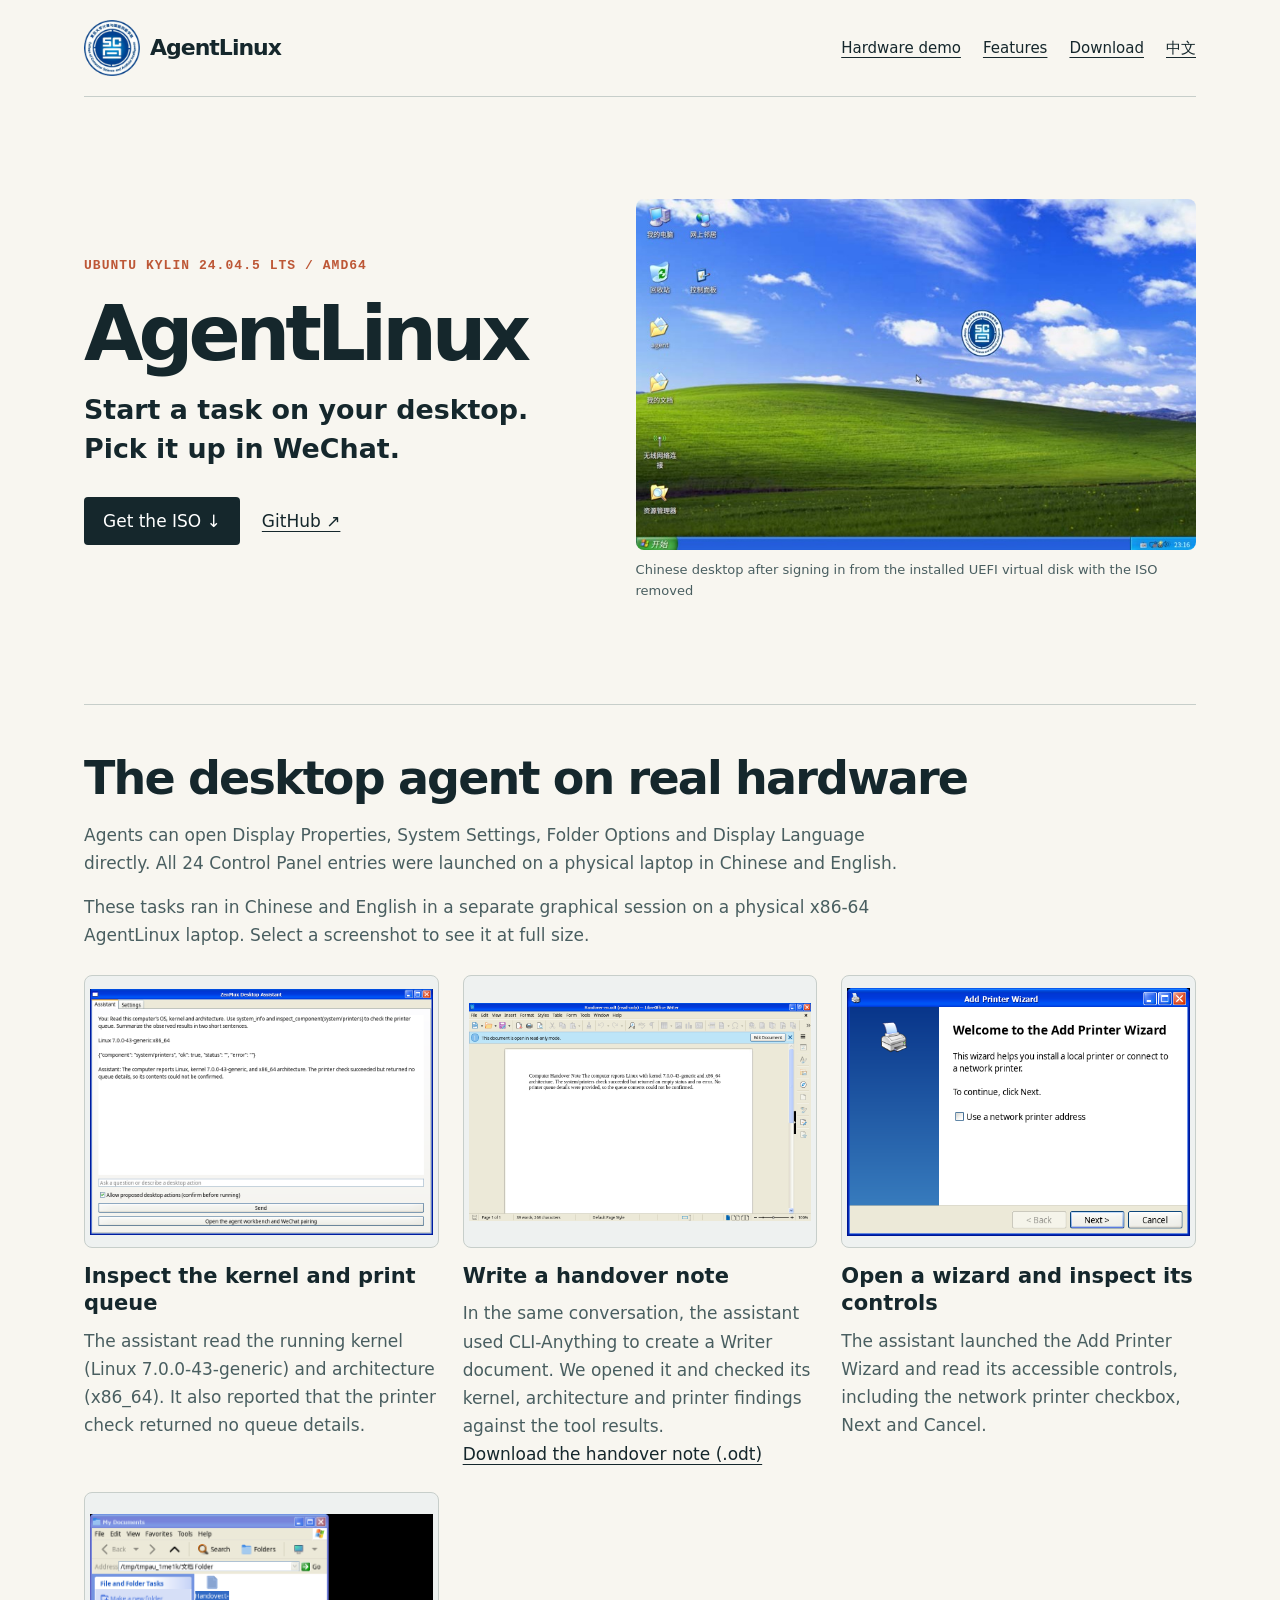
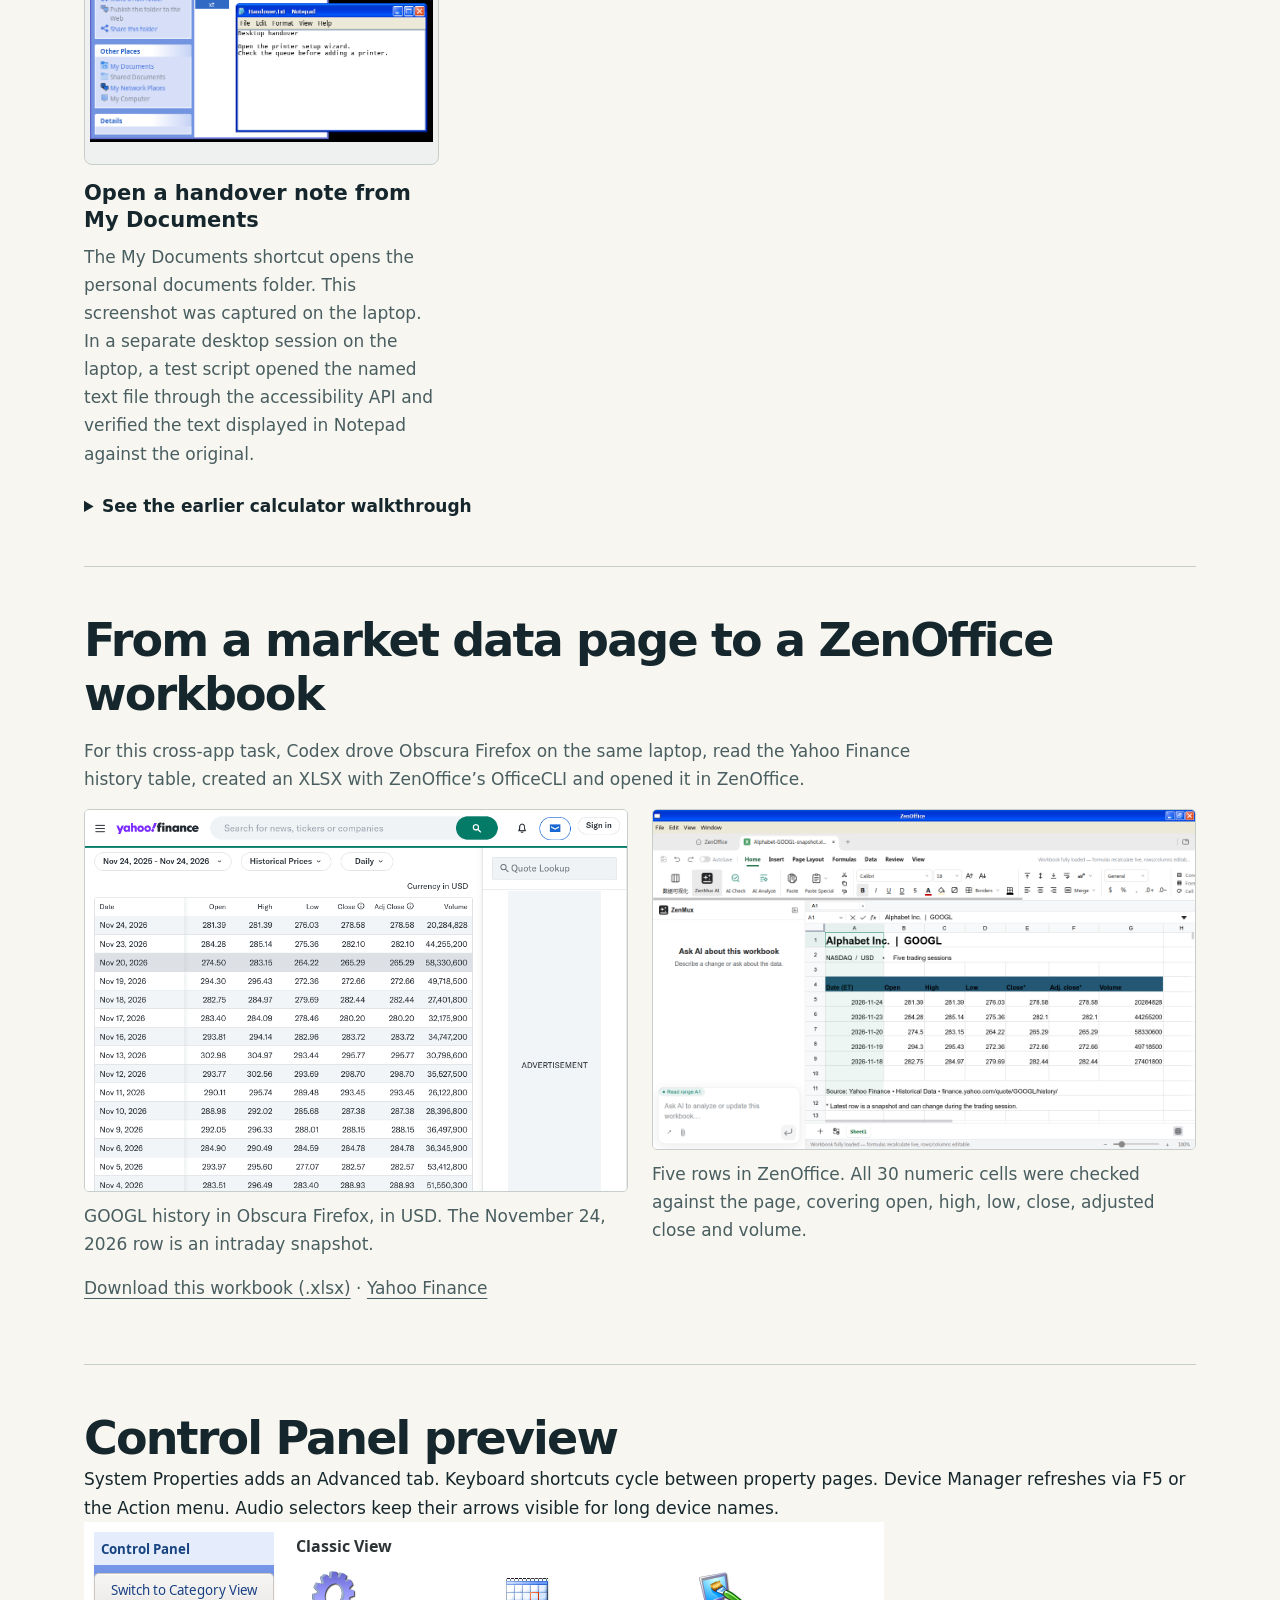
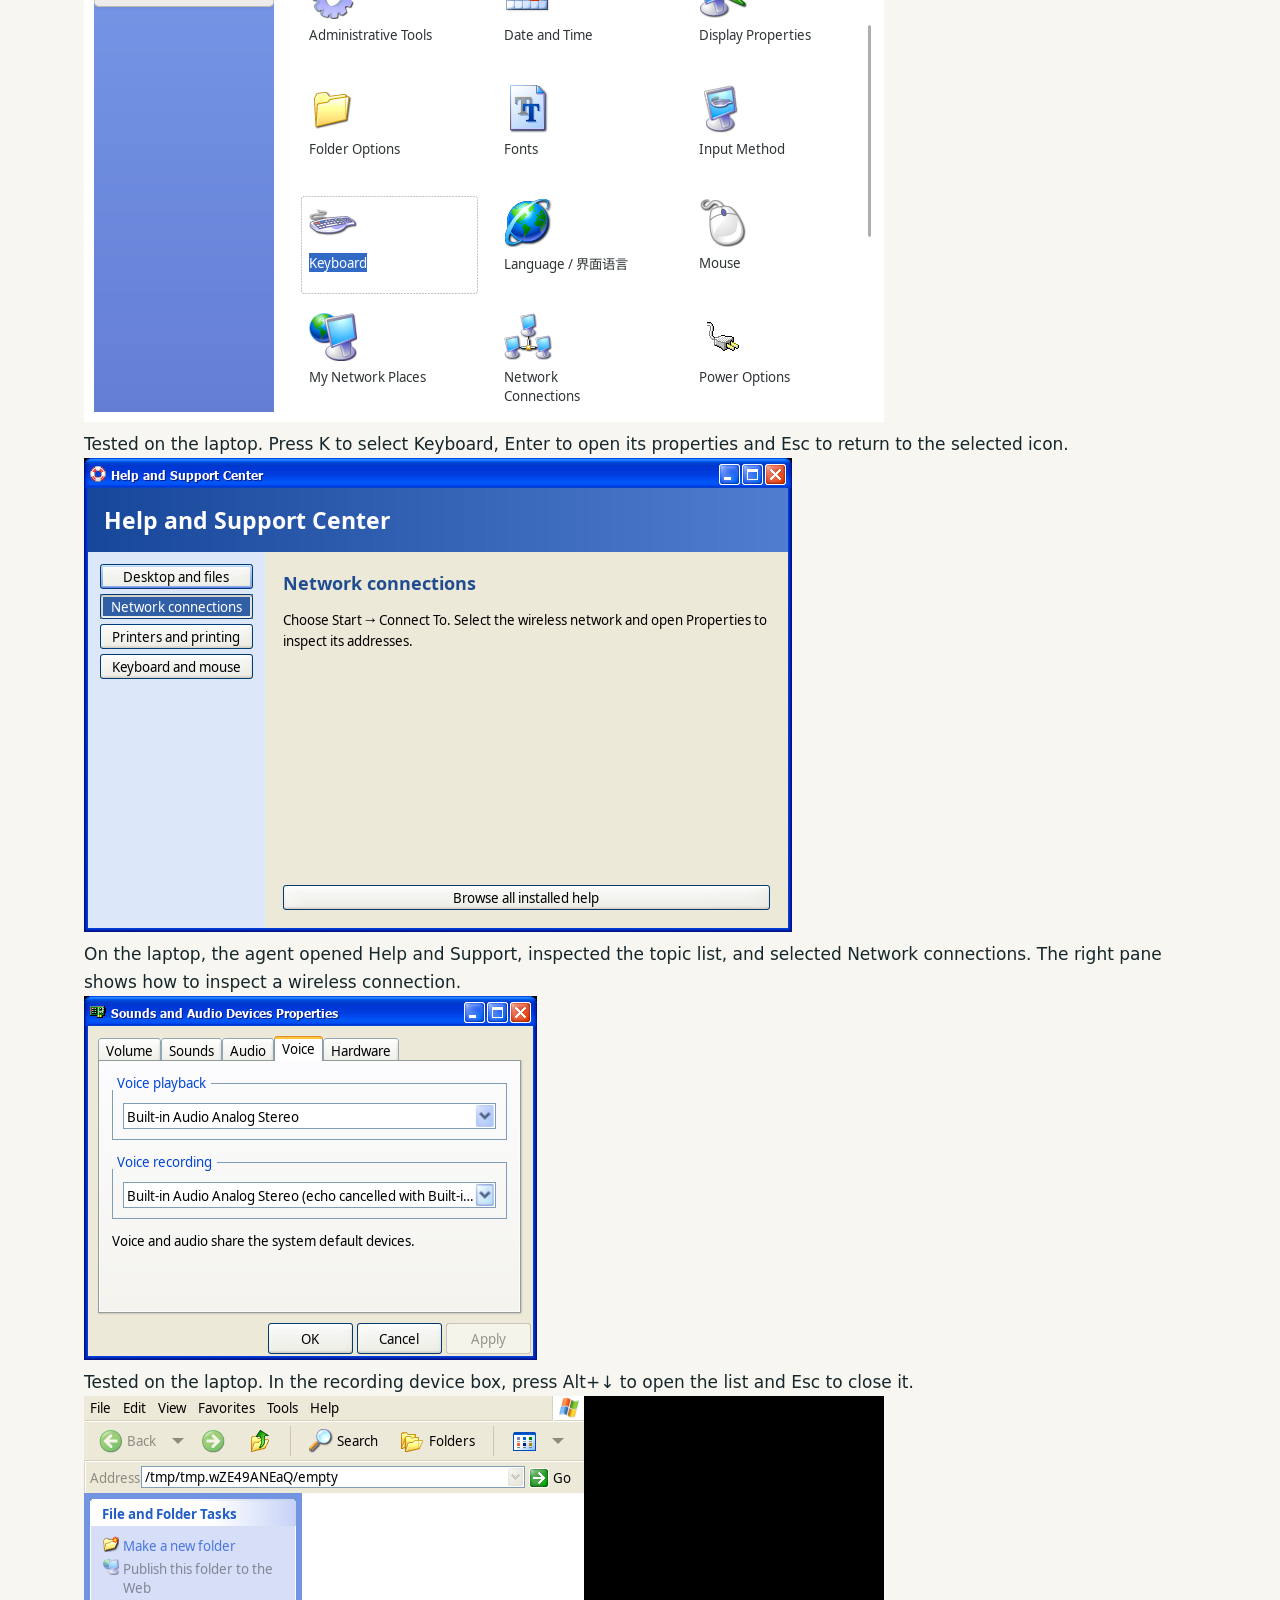
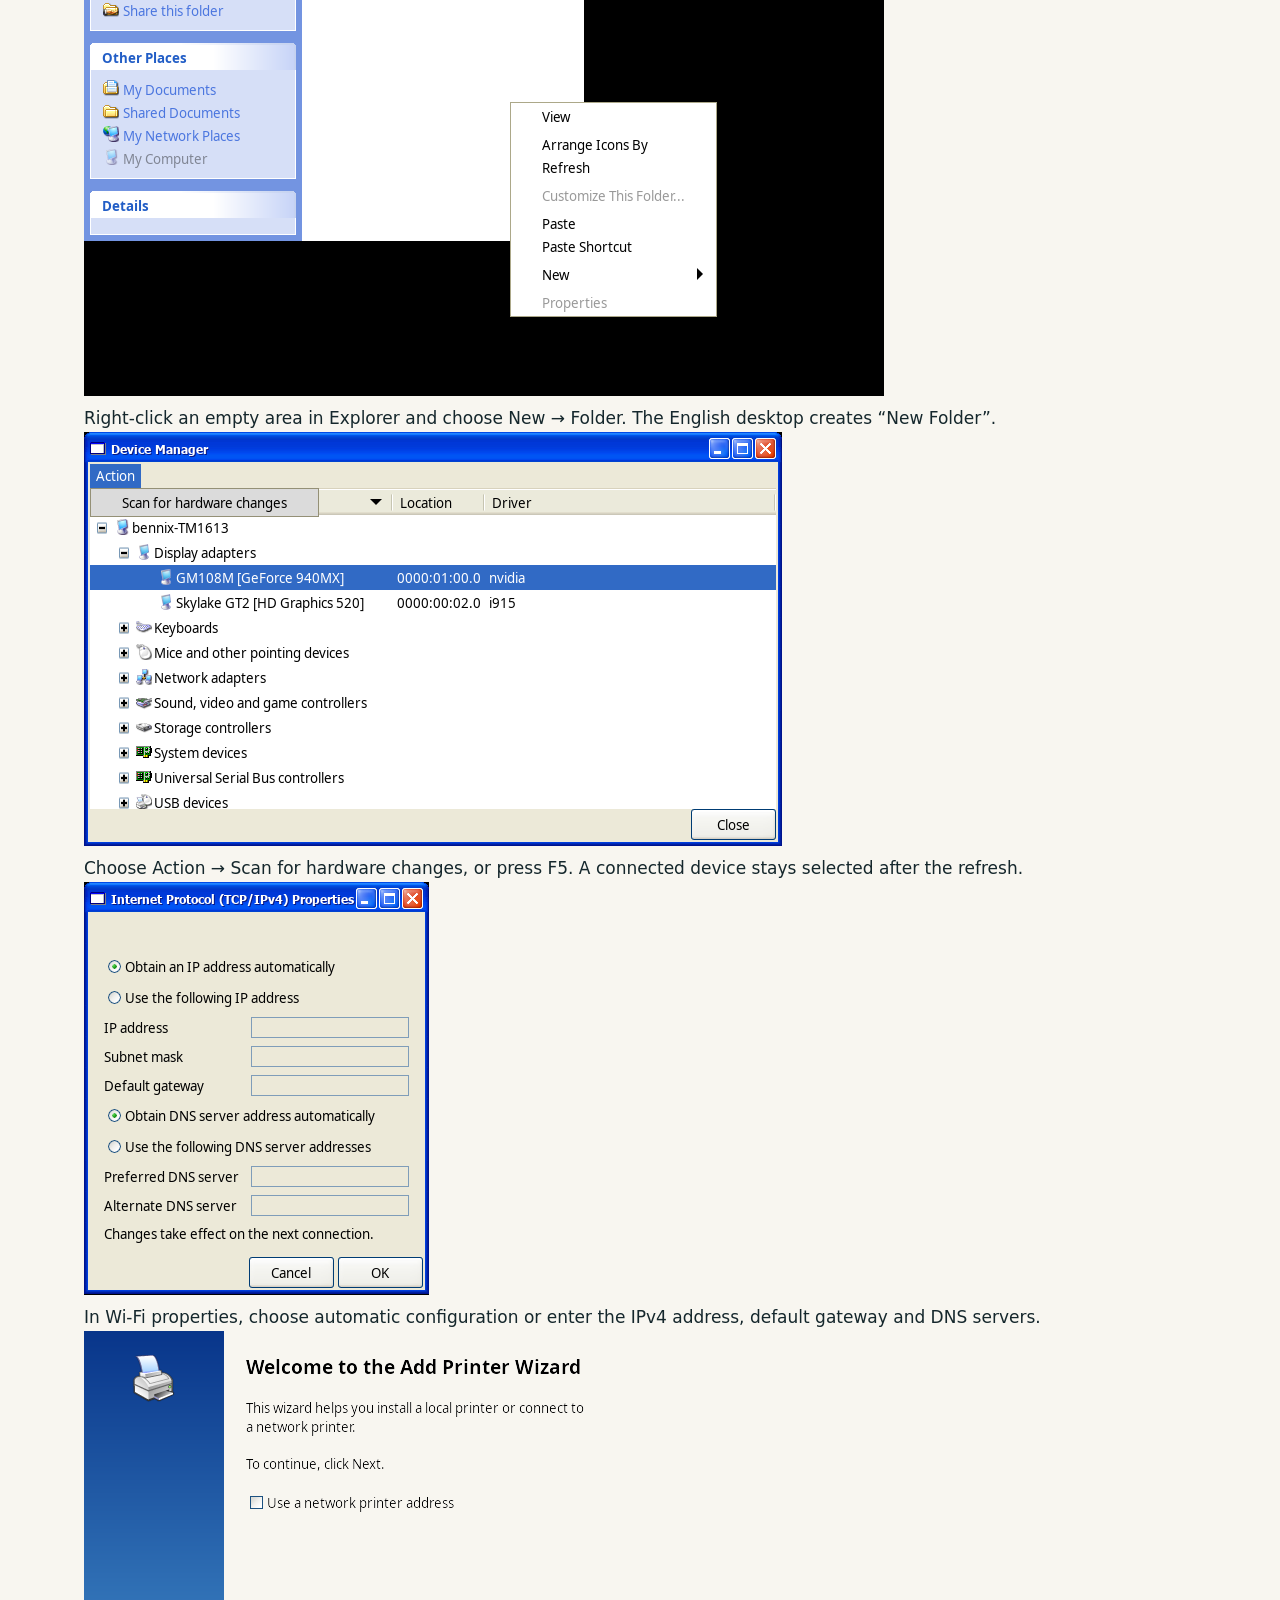
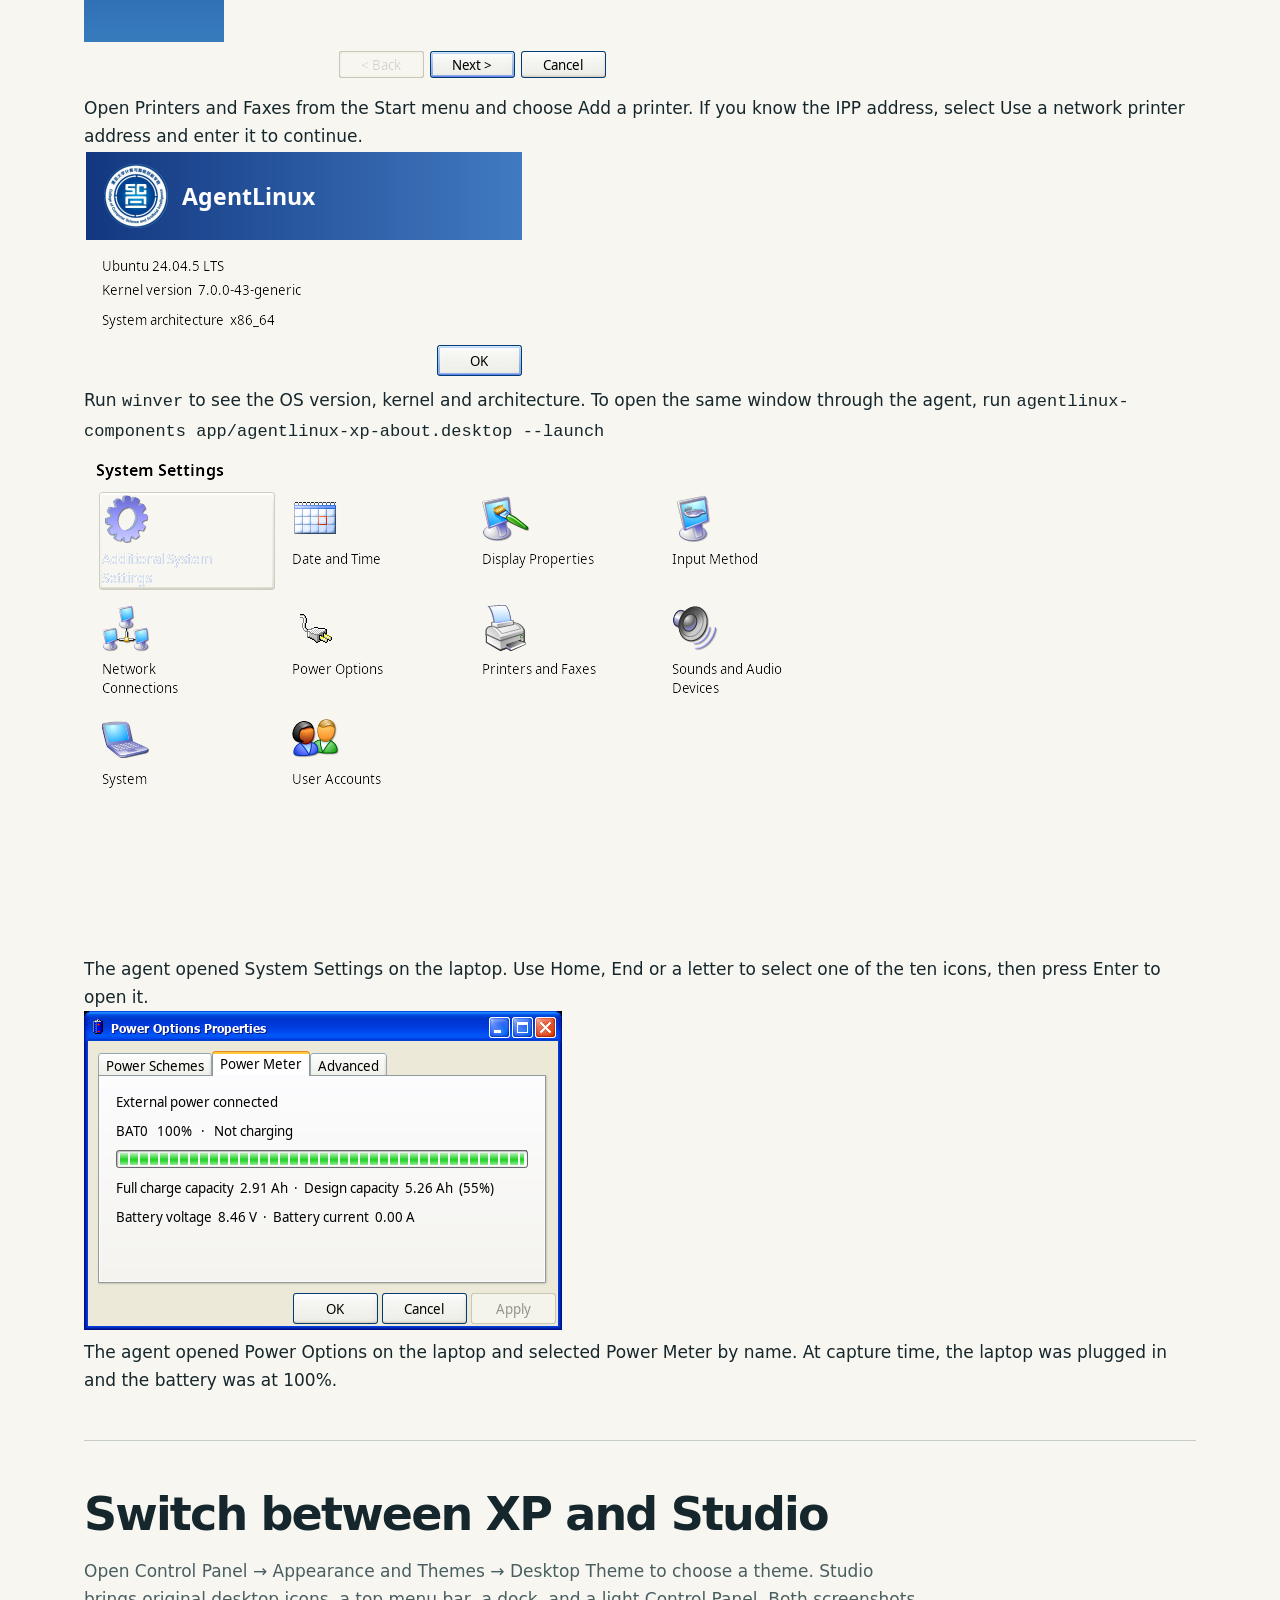
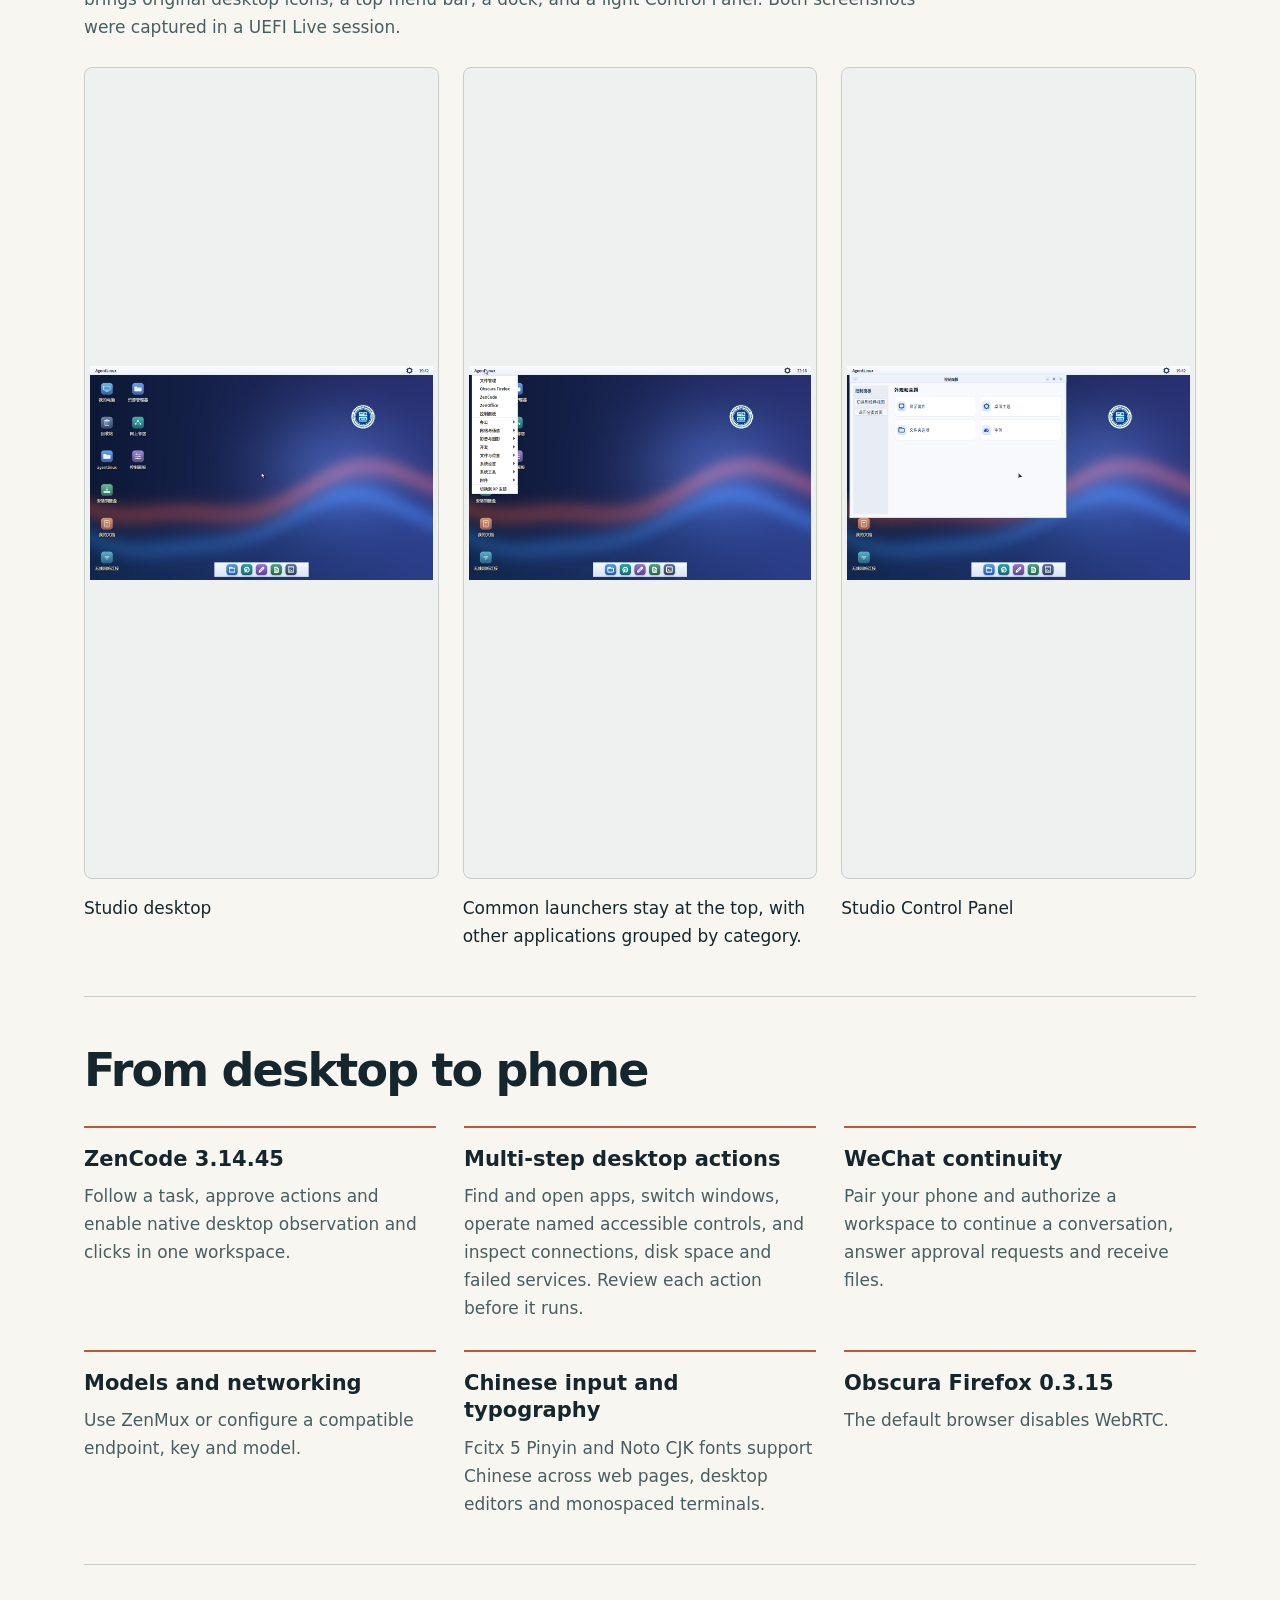
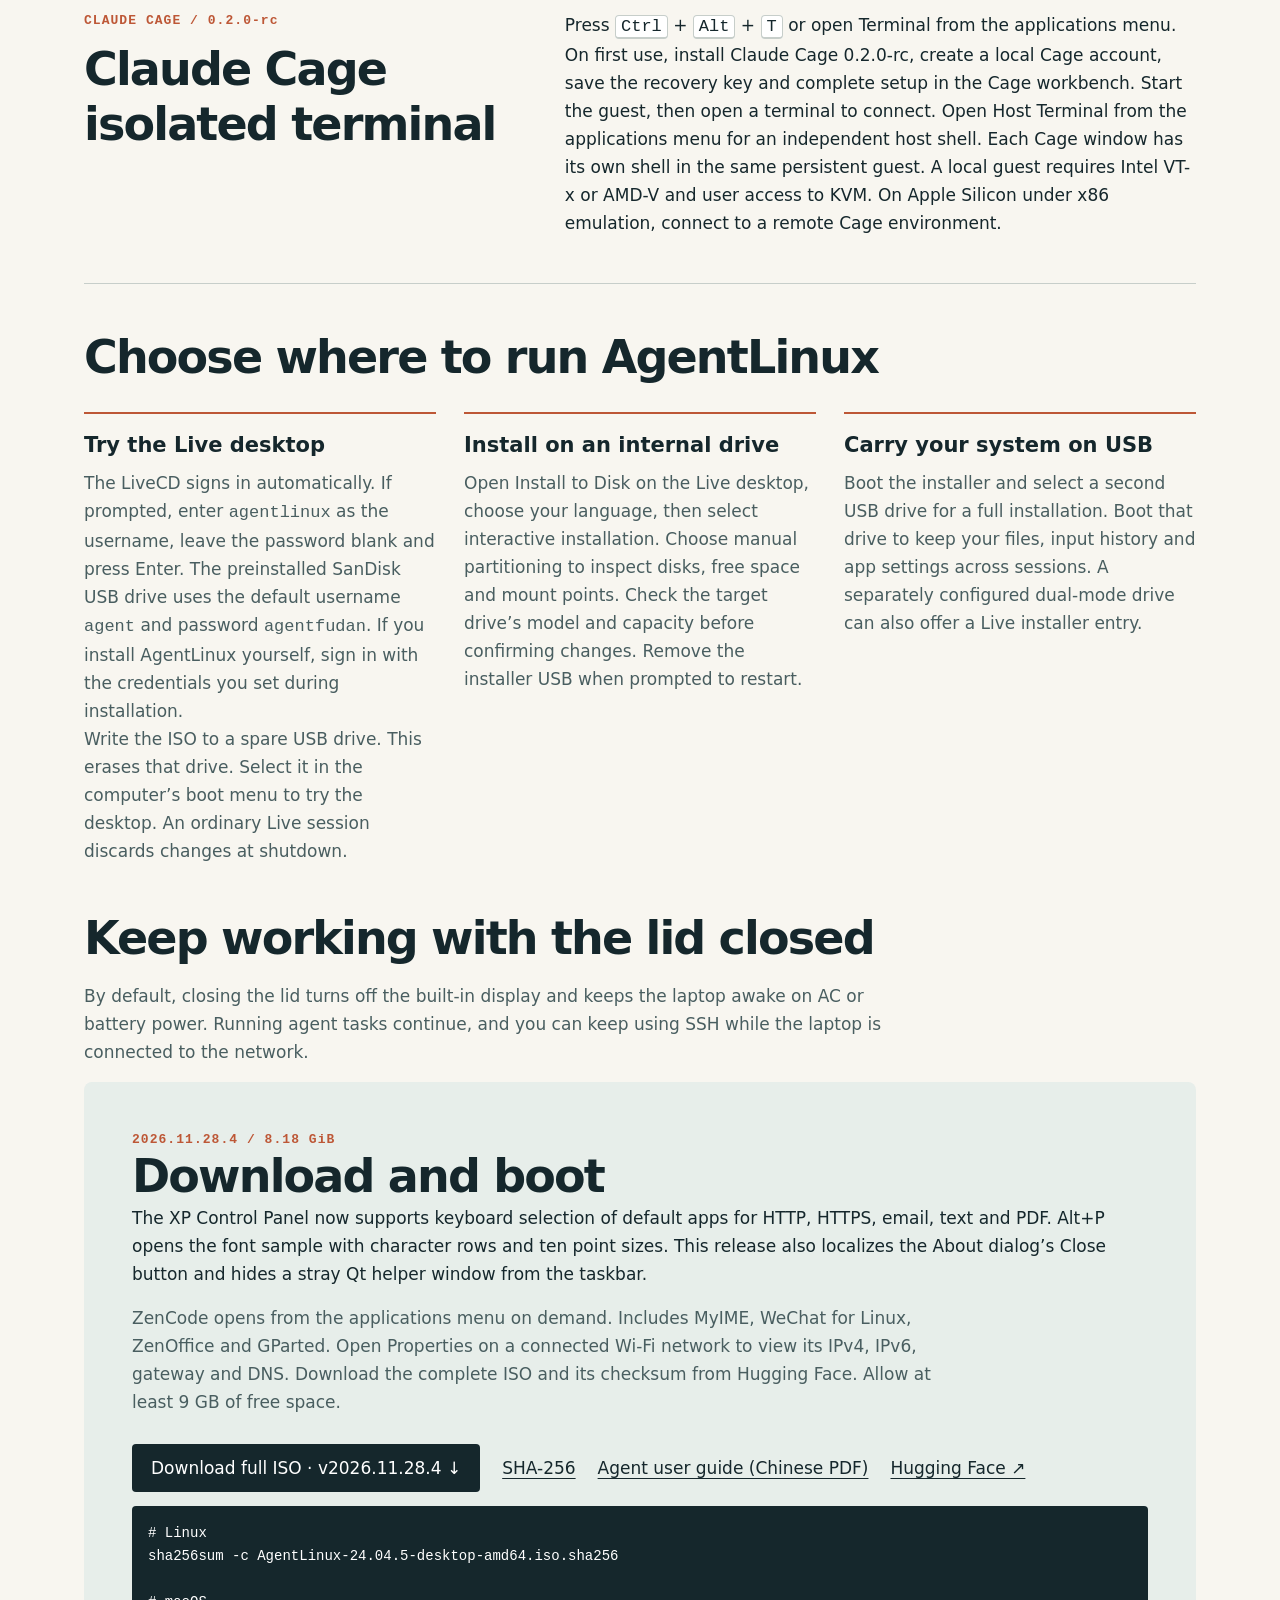
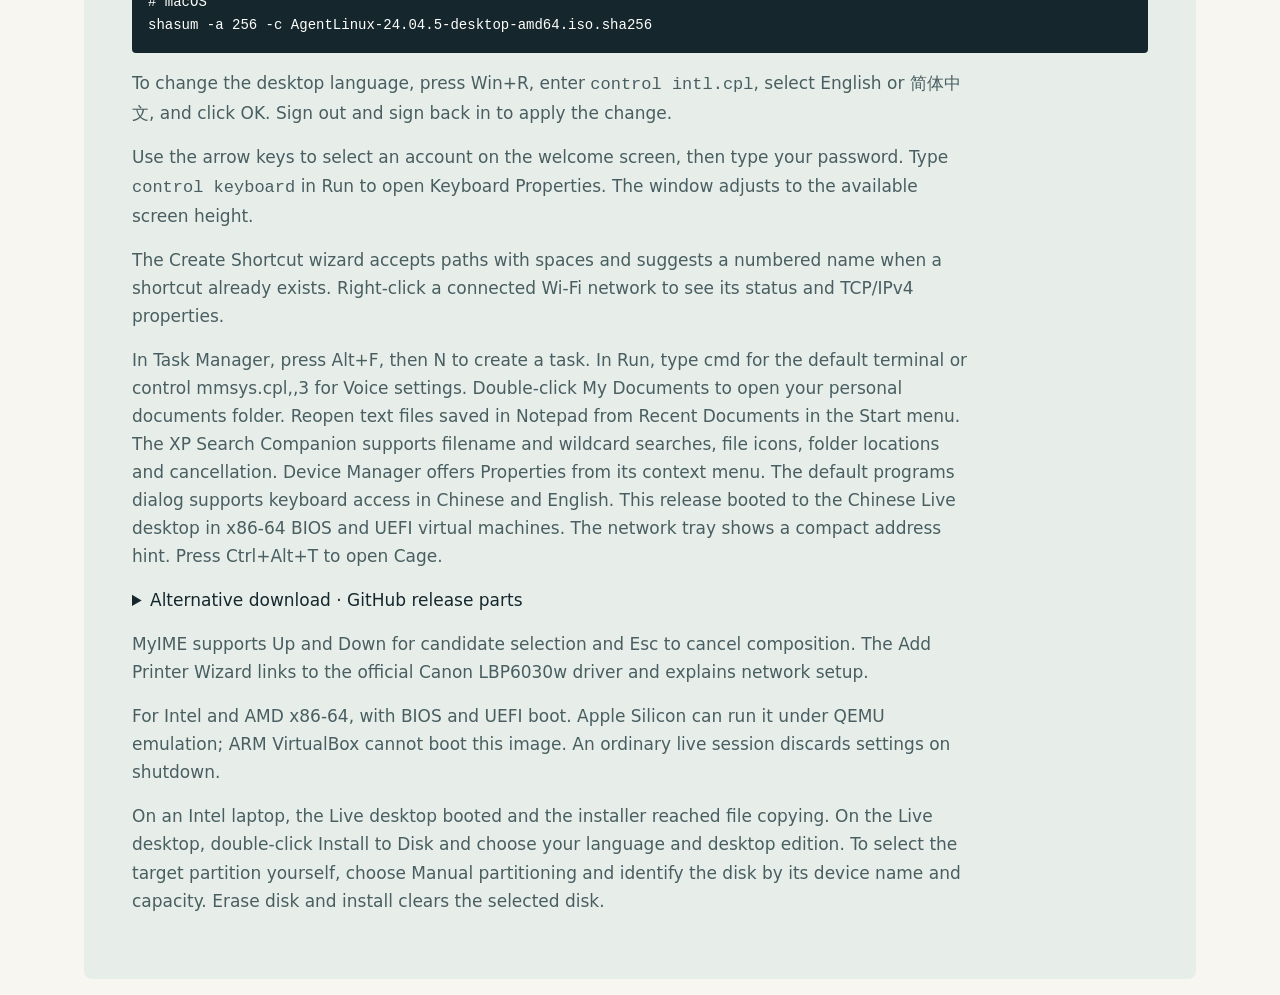
==== commit dc65b629: "Update Obscura Firefox to 0.3.15" ====
--- a/docs/en.html
+++ b/docs/en.html
@@ -1,5 +1,5 @@
-<!doctype html><html lang="en"><meta charset="utf-8"><meta name="viewport" content="width=device-width, initial-scale=1"><title>AgentLinux · A Linux desktop for agents</title><meta name="description" content="Start a task on your desktop. Pick it up in WeChat. Ubuntu Kylin 24.04.5 LTS · ZenCode 3.14.45"><link rel="icon" type="image/png" href="assets/college-emblem.png"><link rel="stylesheet" href="assets/site.css"><header><nav><a class="brand" href="#top"><img src="assets/college-emblem.png" width="56" height="56" alt="Emblem of Fudan University’s College of Computer Science and Artificial Intelligence">AgentLinux</a><div class="navlinks"><a href="#hardware-demo">Hardware demo</a><a href="#features">Features</a><a href="#download">Download</a><a href="index.html" lang="zh-CN">中文</a></div></nav></header><main id="top"><section class="hero"><div><p class="meta">UBUNTU KYLIN 24.04.5 LTS / AMD64</p><h1>AgentLinux</h1><p class="lead">Start a task on your desktop. Pick it up in WeChat.</p><div class="actions"><a class="button" href="#download">Get the ISO ↓</a><a href="https://github.com/bennix/AgentLinux">GitHub ↗</a></div></div><figure><img src="assets/xp-desktop.jpg" width="800" height="500" style="height:auto" alt="AgentLinux desktop in Chinese with a green Start button and a blue taskbar"><figcaption>Chinese desktop after signing in from the installed UEFI virtual disk with the ISO removed</figcaption></figure></section><section class="section" id="hardware-demo"><h2>The desktop agent on real hardware</h2><p class="details">Agents can open Display Properties, System Settings, Folder Options and Display Language directly. All 24 Control Panel entries were launched on a physical laptop in Chinese and English.</p><p class="details">These tasks ran in Chinese and English in a separate graphical session on a physical x86-64 AgentLinux laptop. Select a screenshot to see it at full size.</p><div class="demo-gallery"><figure><a href="assets/agent/laptop-20261125/en-inspect.png"><img src="assets/agent/laptop-20261125/en-inspect.png" loading="lazy" alt="Inspect the kernel and print queue"></a><figcaption><h3>Inspect the kernel and print queue</h3><p>The assistant read the running kernel (Linux 7.0.0-43-generic) and architecture (x86_64). It also reported that the printer check returned no queue details.</p></figcaption></figure><figure><a href="assets/agent/laptop-20261125/writer-document-en.png"><img src="assets/agent/laptop-20261125/writer-document-en.png" loading="lazy" alt="Write a handover note"></a><figcaption><h3>Write a handover note</h3><p>In the same conversation, the assistant used CLI-Anything to create a Writer document. We opened it and checked its kernel, architecture and printer findings against the tool results.</p><a href="assets/agent/laptop-20261125/Handover-en.odt" download>Download the handover note (.odt)</a></figcaption></figure><figure><a href="assets/agent/laptop-20261125/en-printer-wizard.png"><img src="assets/agent/laptop-20261125/en-printer-wizard.png" loading="lazy" alt="Open a wizard and inspect its controls"></a><figcaption><h3>Open a wizard and inspect its controls</h3><p>The assistant launched the Add Printer Wizard and read its accessible controls, including the network printer checkbox, Next and Cancel.</p></figcaption></figure><figure><a href="assets/agent/laptop-20261125/documents-demo-en_US.png"><img src="assets/agent/laptop-20261125/documents-demo-en_US.png" loading="lazy" alt="Open a handover note from My Documents"></a><figcaption><h3>Open a handover note from My Documents</h3><p>The My Documents shortcut opens the personal documents folder. This screenshot was captured on the laptop.</p><p>In a separate desktop session on the laptop, a test script opened the named text file through the accessibility API and verified the text displayed in Notepad against the original.</p></figcaption></figure></div><details class="earlier-demo"><summary>See the earlier calculator walkthrough</summary><div class="demo-gallery"><figure><a href="assets/agent/confirm-app.png"><img src="assets/agent/confirm-app.png" loading="lazy" alt="The assistant reads the kernel version and architecture, then requests permission to open MATE Calculator by its desktop ID."></a><figcaption><h3>Inspect the OS and launch an app</h3><p>The assistant reads the kernel version and architecture, then requests permission to open MATE Calculator by its desktop ID.</p></figcaption></figure><figure><a href="assets/agent/control.png"><img src="assets/agent/control.png" loading="lazy" alt="The assistant inspects the calculator’s accessible controls. The dialog shows the proposed press of the 6 button."></a><figcaption><h3>Find and press a button</h3><p>The assistant inspects the calculator’s accessible controls. The dialog shows the proposed press of the 6 button.</p></figcaption></figure><figure><a href="assets/agent/calculator.png"><img src="assets/agent/calculator.png" loading="lazy" alt="After the agent activates 6, multiply, 7 and equals, the calculator displays 42."></a><figcaption><h3>Read the result in Calculator</h3><p>After the agent activates 6, multiply, 7 and equals, the calculator displays 42.</p></figcaption></figure></div></details></section><section class="section" id="market-demo"><h2>From a market data page to a ZenOffice workbook</h2><p class="details">For this cross-app task, Codex drove Obscura Firefox on the same laptop, read the Yahoo Finance history table, created an XLSX with ZenOffice’s OfficeCLI and opened it in ZenOffice.</p><div class="market-demo"><figure><a href="assets/agent/laptop-20261125/browser-history.png"><img src="assets/agent/laptop-20261125/browser-history.png" alt="GOOGL history in Obscura Firefox, in USD. The November 24, 2026 row is an intraday snapshot." loading="lazy"></a><figcaption>GOOGL history in Obscura Firefox, in USD. The November 24, 2026 row is an intraday snapshot.</figcaption></figure><figure><a href="assets/agent/laptop-20261125/sheet.png"><img src="assets/agent/laptop-20261125/sheet.png" alt="Five rows in ZenOffice. All 30 numeric cells were checked against the page, covering open, high, low, close, adjusted close and volume." loading="lazy"></a><figcaption>Five rows in ZenOffice. All 30 numeric cells were checked against the page, covering open, high, low, close, adjusted close and volume.</figcaption></figure></div><p class="details"><a href="assets/agent/laptop-20261125/Alphabet-GOOGL-snapshot.xlsx" download>Download this workbook (.xlsx)</a> · <a href="https://finance.yahoo.com/quote/GOOGL/history/">Yahoo Finance</a></p></section><section class="section" id="xp-preview"><h2>Control Panel preview</h2><p>System Properties adds an Advanced tab. Keyboard shortcuts cycle between property pages. Device Manager refreshes via F5 or the Action menu. Audio selectors keep their arrows visible for long device names.</p><figure><a href="assets/xp-control-panel-en_US.png"><img src="assets/xp-control-panel-en_US.png" width="800" height="500" style="max-width:100%;height:auto" loading="lazy" alt="Classic Control Panel on the laptop with the Keyboard icon label highlighted in blue"></a><figcaption>Tested on the laptop. Press K to select Keyboard, Enter to open its properties and Esc to return to the selected icon.</figcaption></figure><figure><a href="assets/xp-help-en_US.png"><img src="assets/xp-help-en_US.png" width="708" height="474" style="max-width:100%;height:auto" alt="The agent has selected Network connections, with the corresponding instructions visible on the right." loading="lazy"></a><figcaption>On the laptop, the agent opened Help and Support, inspected the topic list, and selected Network connections. The right pane shows how to inspect a wireless connection.</figcaption></figure><figure><img src="assets/xp-voice-en_US.png" width="453" height="364" style="max-width:100%;height:auto" loading="lazy" alt="Playback and recording device selectors in XP Voice properties"><figcaption>Tested on the laptop. In the recording device box, press Alt+↓ to open the list and Esc to close it.</figcaption></figure><figure><img src="assets/xp-explorer-en_US.png" width="800" height="600" loading="lazy" style="max-width:100%;height:auto" alt="English Explorer context menu with New and Refresh"><figcaption>Right-click an empty area in Explorer and choose New → Folder. The English desktop creates “New Folder”.</figcaption></figure><figure><img src="assets/xp-device-scan-en_US.png" width="698" height="414" style="max-width:100%;height:auto" loading="lazy" alt="Action menu in Device Manager"><figcaption>Choose Action → Scan for hardware changes, or press F5. A connected device stays selected after the refresh.</figcaption></figure><figure><img src="assets/xp-wifi-en_US.png" width="345" height="413" style="max-width:100%;height:auto" loading="lazy" alt="XP IPv4 properties with automatic IP and DNS server address assignment selected"><figcaption>In Wi-Fi properties, choose automatic configuration or enter the IPv4 address, default gateway and DNS servers.</figcaption></figure><figure><img src="assets/xp-print-wizard-en_US.png" width="530" height="355" style="max-width:100%;height:auto" loading="lazy" alt="Add Printer Wizard with the network address option"><figcaption>Open Printers and Faxes from the Start menu and choose Add a printer. If you know the IPP address, select Use a network printer address and enter it to continue.</figcaption></figure><figure><img src="assets/xp-about-en_US.png" width="440" height="228" loading="lazy" style="max-width:100%;height:auto" alt="About AgentLinux on the laptop"><figcaption>Run <code>winver</code> to see the OS version, kernel and architecture. To open the same window through the agent, run <code>agentlinux-components app/agentlinux-xp-about.desktop --launch</code></figcaption></figure><figure><img src="assets/xp-settings-home-en_US.png" width="776" height="500" loading="lazy" style="max-width:100%;height:auto" alt="System Settings in the XP classic icon view"><figcaption>The agent opened System Settings on the laptop. Use Home, End or a letter to select one of the ten icons, then press Enter to open it.</figcaption></figure><figure><img src="assets/xp-meter-en_US.png" width="478" height="319" loading="lazy" style="max-width:100%;height:auto" alt="XP Power Meter showing external power connected"><figcaption>The agent opened Power Options on the laptop and selected Power Meter by name. At capture time, the laptop was plugged in and the battery was at 100%.</figcaption></figure></section><section id="studio" class="section"><h2>Switch between XP and Studio</h2><p class="details">Open Control Panel → Appearance and Themes → Desktop Theme to choose a theme. Studio brings original desktop icons, a top menu bar, a dock, and a light Control Panel. Both screenshots were captured in a UEFI Live session.</p><div class="demo-gallery"><figure><a href="assets/studio-desktop.png"><img src="assets/studio-desktop.png" width="1280" height="800" loading="lazy" alt="Studio desktop"></a><figcaption>Studio desktop</figcaption></figure><figure><a href="assets/studio-application-menu.png"><img src="assets/studio-application-menu.png" width="1280" height="800" loading="lazy" alt="Categorized Studio menu"></a><figcaption>Common launchers stay at the top, with other applications grouped by category.</figcaption></figure><figure><a href="assets/studio-control-panel.png"><img src="assets/studio-control-panel.png" width="1280" height="800" loading="lazy" alt="Studio Control Panel"></a><figcaption>Studio Control Panel</figcaption></figure></div></section><section id="features" class="section"><h2>From desktop to phone</h2><div class="grid"><article><h3>ZenCode 3.14.45</h3><p>Follow a task, approve actions and enable native desktop observation and clicks in one workspace.</p></article><article><h3>Multi-step desktop actions</h3><p>Find and open apps, switch windows, operate named accessible controls, and inspect connections, disk space and failed services. Review each action before it runs.</p></article><article><h3>WeChat continuity</h3><p>Pair your phone and authorize a workspace to continue a conversation, answer approval requests and receive files.</p></article><article><h3>Models and networking</h3><p>Use ZenMux or configure a compatible endpoint, key and model.</p></article><article><h3>Chinese input and typography</h3><p>Fcitx 5 Pinyin and Noto CJK fonts support Chinese across web pages, desktop editors and monospaced terminals.</p></article><article><h3>Obscura Firefox 0.3.14</h3><p>The default browser disables WebRTC.</p></article></div></section><section id="claude-cage" class="section cage"><div><p class="meta">CLAUDE CAGE / 0.2.0-rc</p><h2>Claude Cage isolated terminal</h2></div><p>Press <kbd>Ctrl</kbd> + <kbd>Alt</kbd> + <kbd>T</kbd> or open Terminal from the applications menu. On first use, install Claude Cage 0.2.0-rc, create a local Cage account, save the recovery key and complete setup in the Cage workbench. Start the guest, then open a terminal to connect. Open Host Terminal from the applications menu for an independent host shell. Each Cage window has its own shell in the same persistent guest. A local guest requires Intel VT-x or AMD-V and user access to KVM. On Apple Silicon under x86 emulation, connect to a remote Cage environment.</p></section><section class="section" id="installation"><h2>Choose where to run AgentLinux</h2><div class="grid"><article><h3>Try the Live desktop</h3><p>The LiveCD signs in automatically. If prompted, enter <code>agentlinux</code> as the username, leave the password blank and press Enter. The preinstalled SanDisk USB drive uses the default username <code>agent</code> and password <code>agentfudan</code>. If you install AgentLinux yourself, sign in with the credentials you set during installation.</p><p>Write the ISO to a spare USB drive. This erases that drive. Select it in the computer’s boot menu to try the desktop. An ordinary Live session discards changes at shutdown.</p></article><article><h3>Install on an internal drive</h3><p>Open Install to Disk on the Live desktop, choose your language, then select interactive installation. Choose manual partitioning to inspect disks, free space and mount points. Check the target drive’s model and capacity before confirming changes. Remove the installer USB when prompted to restart.</p></article><article><h3>Carry your system on USB</h3><p>Boot the installer and select a second USB drive for a full installation. Boot that drive to keep your files, input history and app settings across sessions. A separately configured dual-mode drive can also offer a Live installer entry.</p></article></div></section><section><h2>Keep working with the lid closed</h2><p class="details">By default, closing the lid turns off the built-in display and keeps the laptop awake on AC or battery power. Running agent tasks continue, and you can keep using SSH while the laptop is connected to the network.</p></section><section class="download" id="download"><p class="meta">2026.11.28.3 / 8.18 GiB</p><h2>Download and boot</h2><p>The XP Control Panel now supports keyboard selection of default apps for HTTP, HTTPS, email, text and PDF. Alt+P opens the font sample with character rows and ten point sizes. This release also localizes the About dialog’s Close button and hides a stray Qt helper window from the taskbar.</p><p class="details">ZenCode opens from the applications menu on demand. Includes MyIME, WeChat for Linux, ZenOffice and GParted. Open Properties on a connected Wi-Fi network to view its IPv4, IPv6, gateway and DNS. Download the complete ISO and its checksum from Hugging Face. Allow at least 9 GB of free space.</p><div class="actions"><a class="button" href="https://huggingface.co/datasets/Bennixzp2024/AgentLinux/resolve/v2026.11.28.3/AgentLinux-24.04.5-desktop-amd64.iso?download=true">Download full ISO · v2026.11.28.3 ↓</a><a href="https://huggingface.co/datasets/Bennixzp2024/AgentLinux/resolve/v2026.11.28.3/AgentLinux-24.04.5-desktop-amd64.iso.sha256?download=true">SHA-256</a><a href="manual/agent-guide.pdf" hreflang="zh-CN">Agent user guide (Chinese PDF)</a><a href="https://huggingface.co/datasets/Bennixzp2024/AgentLinux">Hugging Face ↗</a></div><pre># Linux
+<!doctype html><html lang="en"><meta charset="utf-8"><meta name="viewport" content="width=device-width, initial-scale=1"><title>AgentLinux · A Linux desktop for agents</title><meta name="description" content="Start a task on your desktop. Pick it up in WeChat. Ubuntu Kylin 24.04.5 LTS · ZenCode 3.14.45"><link rel="icon" type="image/png" href="assets/college-emblem.png"><link rel="stylesheet" href="assets/site.css"><header><nav><a class="brand" href="#top"><img src="assets/college-emblem.png" width="56" height="56" alt="Emblem of Fudan University’s College of Computer Science and Artificial Intelligence">AgentLinux</a><div class="navlinks"><a href="#hardware-demo">Hardware demo</a><a href="#features">Features</a><a href="#download">Download</a><a href="index.html" lang="zh-CN">中文</a></div></nav></header><main id="top"><section class="hero"><div><p class="meta">UBUNTU KYLIN 24.04.5 LTS / AMD64</p><h1>AgentLinux</h1><p class="lead">Start a task on your desktop. Pick it up in WeChat.</p><div class="actions"><a class="button" href="#download">Get the ISO ↓</a><a href="https://github.com/bennix/AgentLinux">GitHub ↗</a></div></div><figure><img src="assets/xp-desktop.jpg" width="800" height="500" style="height:auto" alt="AgentLinux desktop in Chinese with a green Start button and a blue taskbar"><figcaption>Chinese desktop after signing in from the installed UEFI virtual disk with the ISO removed</figcaption></figure></section><section class="section" id="hardware-demo"><h2>The desktop agent on real hardware</h2><p class="details">Agents can open Display Properties, System Settings, Folder Options and Display Language directly. All 24 Control Panel entries were launched on a physical laptop in Chinese and English.</p><p class="details">These tasks ran in Chinese and English in a separate graphical session on a physical x86-64 AgentLinux laptop. Select a screenshot to see it at full size.</p><div class="demo-gallery"><figure><a href="assets/agent/laptop-20261125/en-inspect.png"><img src="assets/agent/laptop-20261125/en-inspect.png" loading="lazy" alt="Inspect the kernel and print queue"></a><figcaption><h3>Inspect the kernel and print queue</h3><p>The assistant read the running kernel (Linux 7.0.0-43-generic) and architecture (x86_64). It also reported that the printer check returned no queue details.</p></figcaption></figure><figure><a href="assets/agent/laptop-20261125/writer-document-en.png"><img src="assets/agent/laptop-20261125/writer-document-en.png" loading="lazy" alt="Write a handover note"></a><figcaption><h3>Write a handover note</h3><p>In the same conversation, the assistant used CLI-Anything to create a Writer document. We opened it and checked its kernel, architecture and printer findings against the tool results.</p><a href="assets/agent/laptop-20261125/Handover-en.odt" download>Download the handover note (.odt)</a></figcaption></figure><figure><a href="assets/agent/laptop-20261125/en-printer-wizard.png"><img src="assets/agent/laptop-20261125/en-printer-wizard.png" loading="lazy" alt="Open a wizard and inspect its controls"></a><figcaption><h3>Open a wizard and inspect its controls</h3><p>The assistant launched the Add Printer Wizard and read its accessible controls, including the network printer checkbox, Next and Cancel.</p></figcaption></figure><figure><a href="assets/agent/laptop-20261125/documents-demo-en_US.png"><img src="assets/agent/laptop-20261125/documents-demo-en_US.png" loading="lazy" alt="Open a handover note from My Documents"></a><figcaption><h3>Open a handover note from My Documents</h3><p>The My Documents shortcut opens the personal documents folder. This screenshot was captured on the laptop.</p><p>In a separate desktop session on the laptop, a test script opened the named text file through the accessibility API and verified the text displayed in Notepad against the original.</p></figcaption></figure></div><details class="earlier-demo"><summary>See the earlier calculator walkthrough</summary><div class="demo-gallery"><figure><a href="assets/agent/confirm-app.png"><img src="assets/agent/confirm-app.png" loading="lazy" alt="The assistant reads the kernel version and architecture, then requests permission to open MATE Calculator by its desktop ID."></a><figcaption><h3>Inspect the OS and launch an app</h3><p>The assistant reads the kernel version and architecture, then requests permission to open MATE Calculator by its desktop ID.</p></figcaption></figure><figure><a href="assets/agent/control.png"><img src="assets/agent/control.png" loading="lazy" alt="The assistant inspects the calculator’s accessible controls. The dialog shows the proposed press of the 6 button."></a><figcaption><h3>Find and press a button</h3><p>The assistant inspects the calculator’s accessible controls. The dialog shows the proposed press of the 6 button.</p></figcaption></figure><figure><a href="assets/agent/calculator.png"><img src="assets/agent/calculator.png" loading="lazy" alt="After the agent activates 6, multiply, 7 and equals, the calculator displays 42."></a><figcaption><h3>Read the result in Calculator</h3><p>After the agent activates 6, multiply, 7 and equals, the calculator displays 42.</p></figcaption></figure></div></details></section><section class="section" id="market-demo"><h2>From a market data page to a ZenOffice workbook</h2><p class="details">For this cross-app task, Codex drove Obscura Firefox on the same laptop, read the Yahoo Finance history table, created an XLSX with ZenOffice’s OfficeCLI and opened it in ZenOffice.</p><div class="market-demo"><figure><a href="assets/agent/laptop-20261125/browser-history.png"><img src="assets/agent/laptop-20261125/browser-history.png" alt="GOOGL history in Obscura Firefox, in USD. The November 24, 2026 row is an intraday snapshot." loading="lazy"></a><figcaption>GOOGL history in Obscura Firefox, in USD. The November 24, 2026 row is an intraday snapshot.</figcaption></figure><figure><a href="assets/agent/laptop-20261125/sheet.png"><img src="assets/agent/laptop-20261125/sheet.png" alt="Five rows in ZenOffice. All 30 numeric cells were checked against the page, covering open, high, low, close, adjusted close and volume." loading="lazy"></a><figcaption>Five rows in ZenOffice. All 30 numeric cells were checked against the page, covering open, high, low, close, adjusted close and volume.</figcaption></figure></div><p class="details"><a href="assets/agent/laptop-20261125/Alphabet-GOOGL-snapshot.xlsx" download>Download this workbook (.xlsx)</a> · <a href="https://finance.yahoo.com/quote/GOOGL/history/">Yahoo Finance</a></p></section><section class="section" id="xp-preview"><h2>Control Panel preview</h2><p>System Properties adds an Advanced tab. Keyboard shortcuts cycle between property pages. Device Manager refreshes via F5 or the Action menu. Audio selectors keep their arrows visible for long device names.</p><figure><a href="assets/xp-control-panel-en_US.png"><img src="assets/xp-control-panel-en_US.png" width="800" height="500" style="max-width:100%;height:auto" loading="lazy" alt="Classic Control Panel on the laptop with the Keyboard icon label highlighted in blue"></a><figcaption>Tested on the laptop. Press K to select Keyboard, Enter to open its properties and Esc to return to the selected icon.</figcaption></figure><figure><a href="assets/xp-help-en_US.png"><img src="assets/xp-help-en_US.png" width="708" height="474" style="max-width:100%;height:auto" alt="The agent has selected Network connections, with the corresponding instructions visible on the right." loading="lazy"></a><figcaption>On the laptop, the agent opened Help and Support, inspected the topic list, and selected Network connections. The right pane shows how to inspect a wireless connection.</figcaption></figure><figure><img src="assets/xp-voice-en_US.png" width="453" height="364" style="max-width:100%;height:auto" loading="lazy" alt="Playback and recording device selectors in XP Voice properties"><figcaption>Tested on the laptop. In the recording device box, press Alt+↓ to open the list and Esc to close it.</figcaption></figure><figure><img src="assets/xp-explorer-en_US.png" width="800" height="600" loading="lazy" style="max-width:100%;height:auto" alt="English Explorer context menu with New and Refresh"><figcaption>Right-click an empty area in Explorer and choose New → Folder. The English desktop creates “New Folder”.</figcaption></figure><figure><img src="assets/xp-device-scan-en_US.png" width="698" height="414" style="max-width:100%;height:auto" loading="lazy" alt="Action menu in Device Manager"><figcaption>Choose Action → Scan for hardware changes, or press F5. A connected device stays selected after the refresh.</figcaption></figure><figure><img src="assets/xp-wifi-en_US.png" width="345" height="413" style="max-width:100%;height:auto" loading="lazy" alt="XP IPv4 properties with automatic IP and DNS server address assignment selected"><figcaption>In Wi-Fi properties, choose automatic configuration or enter the IPv4 address, default gateway and DNS servers.</figcaption></figure><figure><img src="assets/xp-print-wizard-en_US.png" width="530" height="355" style="max-width:100%;height:auto" loading="lazy" alt="Add Printer Wizard with the network address option"><figcaption>Open Printers and Faxes from the Start menu and choose Add a printer. If you know the IPP address, select Use a network printer address and enter it to continue.</figcaption></figure><figure><img src="assets/xp-about-en_US.png" width="440" height="228" loading="lazy" style="max-width:100%;height:auto" alt="About AgentLinux on the laptop"><figcaption>Run <code>winver</code> to see the OS version, kernel and architecture. To open the same window through the agent, run <code>agentlinux-components app/agentlinux-xp-about.desktop --launch</code></figcaption></figure><figure><img src="assets/xp-settings-home-en_US.png" width="776" height="500" loading="lazy" style="max-width:100%;height:auto" alt="System Settings in the XP classic icon view"><figcaption>The agent opened System Settings on the laptop. Use Home, End or a letter to select one of the ten icons, then press Enter to open it.</figcaption></figure><figure><img src="assets/xp-meter-en_US.png" width="478" height="319" loading="lazy" style="max-width:100%;height:auto" alt="XP Power Meter showing external power connected"><figcaption>The agent opened Power Options on the laptop and selected Power Meter by name. At capture time, the laptop was plugged in and the battery was at 100%.</figcaption></figure></section><section id="studio" class="section"><h2>Switch between XP and Studio</h2><p class="details">Open Control Panel → Appearance and Themes → Desktop Theme to choose a theme. Studio brings original desktop icons, a top menu bar, a dock, and a light Control Panel. Both screenshots were captured in a UEFI Live session.</p><div class="demo-gallery"><figure><a href="assets/studio-desktop.png"><img src="assets/studio-desktop.png" width="1280" height="800" loading="lazy" alt="Studio desktop"></a><figcaption>Studio desktop</figcaption></figure><figure><a href="assets/studio-application-menu.png"><img src="assets/studio-application-menu.png" width="1280" height="800" loading="lazy" alt="Categorized Studio menu"></a><figcaption>Common launchers stay at the top, with other applications grouped by category.</figcaption></figure><figure><a href="assets/studio-control-panel.png"><img src="assets/studio-control-panel.png" width="1280" height="800" loading="lazy" alt="Studio Control Panel"></a><figcaption>Studio Control Panel</figcaption></figure></div></section><section id="features" class="section"><h2>From desktop to phone</h2><div class="grid"><article><h3>ZenCode 3.14.45</h3><p>Follow a task, approve actions and enable native desktop observation and clicks in one workspace.</p></article><article><h3>Multi-step desktop actions</h3><p>Find and open apps, switch windows, operate named accessible controls, and inspect connections, disk space and failed services. Review each action before it runs.</p></article><article><h3>WeChat continuity</h3><p>Pair your phone and authorize a workspace to continue a conversation, answer approval requests and receive files.</p></article><article><h3>Models and networking</h3><p>Use ZenMux or configure a compatible endpoint, key and model.</p></article><article><h3>Chinese input and typography</h3><p>Fcitx 5 Pinyin and Noto CJK fonts support Chinese across web pages, desktop editors and monospaced terminals.</p></article><article><h3>Obscura Firefox 0.3.15</h3><p>The default browser disables WebRTC.</p></article></div></section><section id="claude-cage" class="section cage"><div><p class="meta">CLAUDE CAGE / 0.2.0-rc</p><h2>Claude Cage isolated terminal</h2></div><p>Press <kbd>Ctrl</kbd> + <kbd>Alt</kbd> + <kbd>T</kbd> or open Terminal from the applications menu. On first use, install Claude Cage 0.2.0-rc, create a local Cage account, save the recovery key and complete setup in the Cage workbench. Start the guest, then open a terminal to connect. Open Host Terminal from the applications menu for an independent host shell. Each Cage window has its own shell in the same persistent guest. A local guest requires Intel VT-x or AMD-V and user access to KVM. On Apple Silicon under x86 emulation, connect to a remote Cage environment.</p></section><section class="section" id="installation"><h2>Choose where to run AgentLinux</h2><div class="grid"><article><h3>Try the Live desktop</h3><p>The LiveCD signs in automatically. If prompted, enter <code>agentlinux</code> as the username, leave the password blank and press Enter. The preinstalled SanDisk USB drive uses the default username <code>agent</code> and password <code>agentfudan</code>. If you install AgentLinux yourself, sign in with the credentials you set during installation.</p><p>Write the ISO to a spare USB drive. This erases that drive. Select it in the computer’s boot menu to try the desktop. An ordinary Live session discards changes at shutdown.</p></article><article><h3>Install on an internal drive</h3><p>Open Install to Disk on the Live desktop, choose your language, then select interactive installation. Choose manual partitioning to inspect disks, free space and mount points. Check the target drive’s model and capacity before confirming changes. Remove the installer USB when prompted to restart.</p></article><article><h3>Carry your system on USB</h3><p>Boot the installer and select a second USB drive for a full installation. Boot that drive to keep your files, input history and app settings across sessions. A separately configured dual-mode drive can also offer a Live installer entry.</p></article></div></section><section><h2>Keep working with the lid closed</h2><p class="details">By default, closing the lid turns off the built-in display and keeps the laptop awake on AC or battery power. Running agent tasks continue, and you can keep using SSH while the laptop is connected to the network.</p></section><section class="download" id="download"><p class="meta">2026.11.28.4 / 8.18 GiB</p><h2>Download and boot</h2><p>The XP Control Panel now supports keyboard selection of default apps for HTTP, HTTPS, email, text and PDF. Alt+P opens the font sample with character rows and ten point sizes. This release also localizes the About dialog’s Close button and hides a stray Qt helper window from the taskbar.</p><p class="details">ZenCode opens from the applications menu on demand. Includes MyIME, WeChat for Linux, ZenOffice and GParted. Open Properties on a connected Wi-Fi network to view its IPv4, IPv6, gateway and DNS. Download the complete ISO and its checksum from Hugging Face. Allow at least 9 GB of free space.</p><div class="actions"><a class="button" href="https://huggingface.co/datasets/Bennixzp2024/AgentLinux/resolve/v2026.11.28.4/AgentLinux-24.04.5-desktop-amd64.iso?download=true">Download full ISO · v2026.11.28.4 ↓</a><a href="https://huggingface.co/datasets/Bennixzp2024/AgentLinux/resolve/v2026.11.28.4/AgentLinux-24.04.5-desktop-amd64.iso.sha256?download=true">SHA-256</a><a href="manual/agent-guide.pdf" hreflang="zh-CN">Agent user guide (Chinese PDF)</a><a href="https://huggingface.co/datasets/Bennixzp2024/AgentLinux">Hugging Face ↗</a></div><pre># Linux
 sha256sum -c AgentLinux-24.04.5-desktop-amd64.iso.sha256
 
 # macOS
-shasum -a 256 -c AgentLinux-24.04.5-desktop-amd64.iso.sha256</pre><p class="details">To change the desktop language, press Win+R, enter <code>control intl.cpl</code>, select English or 简体中文, and click OK. Sign out and sign back in to apply the change.</p><p class="details">Use the arrow keys to select an account on the welcome screen, then type your password. Type <code>control keyboard</code> in Run to open Keyboard Properties. The window adjusts to the available screen height.</p><p class="details">The Create Shortcut wizard accepts paths with spaces and suggests a numbered name when a shortcut already exists. Right-click a connected Wi-Fi network to see its status and TCP/IPv4 properties.</p><p class="details">In Task Manager, press Alt+F, then N to create a task. In Run, type cmd for the default terminal or control mmsys.cpl,,3 for Voice settings. Double-click My Documents to open your personal documents folder. Reopen text files saved in Notepad from Recent Documents in the Start menu. The XP Search Companion supports filename and wildcard searches, file icons, folder locations and cancellation. Device Manager offers Properties from its context menu. The default programs dialog supports keyboard access in Chinese and English. This release booted to the Chinese Live desktop in x86-64 BIOS and UEFI virtual machines. The network tray shows a compact address hint. Press Ctrl+Alt+T to open Cage.</p><details><summary>Alternative download · GitHub release parts</summary><p class="details">Run the Python 3 downloader to resume, join and verify all 33 parts.</p><div class="actions"><a href="https://github.com/bennix/AgentLinux/releases/download/v2026.11.28.3/download-iso.py">Download assembly script</a><a href="https://github.com/bennix/AgentLinux/releases/tag/v2026.11.28.3">All release parts ↗</a></div><pre>python3 download-iso.py</pre></details><p class="details">MyIME supports Up and Down for candidate selection and Esc to cancel composition. The Add Printer Wizard links to the official Canon LBP6030w driver and explains network setup.</p><p class="details">For Intel and AMD x86-64, with BIOS and UEFI boot. Apple Silicon can run it under QEMU emulation; ARM VirtualBox cannot boot this image. An ordinary live session discards settings on shutdown.</p><p class="details">On an Intel laptop, the Live desktop booted and the installer reached file copying. On the Live desktop, double-click Install to Disk and choose your language and desktop edition. To select the target partition yourself, choose Manual partitioning and identify the disk by its device name and capacity. Erase disk and install clears the selected disk.</p></section></main></html>+shasum -a 256 -c AgentLinux-24.04.5-desktop-amd64.iso.sha256</pre><p class="details">To change the desktop language, press Win+R, enter <code>control intl.cpl</code>, select English or 简体中文, and click OK. Sign out and sign back in to apply the change.</p><p class="details">Use the arrow keys to select an account on the welcome screen, then type your password. Type <code>control keyboard</code> in Run to open Keyboard Properties. The window adjusts to the available screen height.</p><p class="details">The Create Shortcut wizard accepts paths with spaces and suggests a numbered name when a shortcut already exists. Right-click a connected Wi-Fi network to see its status and TCP/IPv4 properties.</p><p class="details">In Task Manager, press Alt+F, then N to create a task. In Run, type cmd for the default terminal or control mmsys.cpl,,3 for Voice settings. Double-click My Documents to open your personal documents folder. Reopen text files saved in Notepad from Recent Documents in the Start menu. The XP Search Companion supports filename and wildcard searches, file icons, folder locations and cancellation. Device Manager offers Properties from its context menu. The default programs dialog supports keyboard access in Chinese and English. This release booted to the Chinese Live desktop in x86-64 BIOS and UEFI virtual machines. The network tray shows a compact address hint. Press Ctrl+Alt+T to open Cage.</p><details><summary>Alternative download · GitHub release parts</summary><p class="details">Run the Python 3 downloader to resume, join and verify all 33 parts.</p><div class="actions"><a href="https://github.com/bennix/AgentLinux/releases/download/v2026.11.28.4/download-iso.py">Download assembly script</a><a href="https://github.com/bennix/AgentLinux/releases/tag/v2026.11.28.4">All release parts ↗</a></div><pre>python3 download-iso.py</pre></details><p class="details">MyIME supports Up and Down for candidate selection and Esc to cancel composition. The Add Printer Wizard links to the official Canon LBP6030w driver and explains network setup.</p><p class="details">For Intel and AMD x86-64, with BIOS and UEFI boot. Apple Silicon can run it under QEMU emulation; ARM VirtualBox cannot boot this image. An ordinary live session discards settings on shutdown.</p><p class="details">On an Intel laptop, the Live desktop booted and the installer reached file copying. On the Live desktop, double-click Install to Disk and choose your language and desktop edition. To select the target partition yourself, choose Manual partitioning and identify the disk by its device name and capacity. Erase disk and install clears the selected disk.</p></section></main></html>
